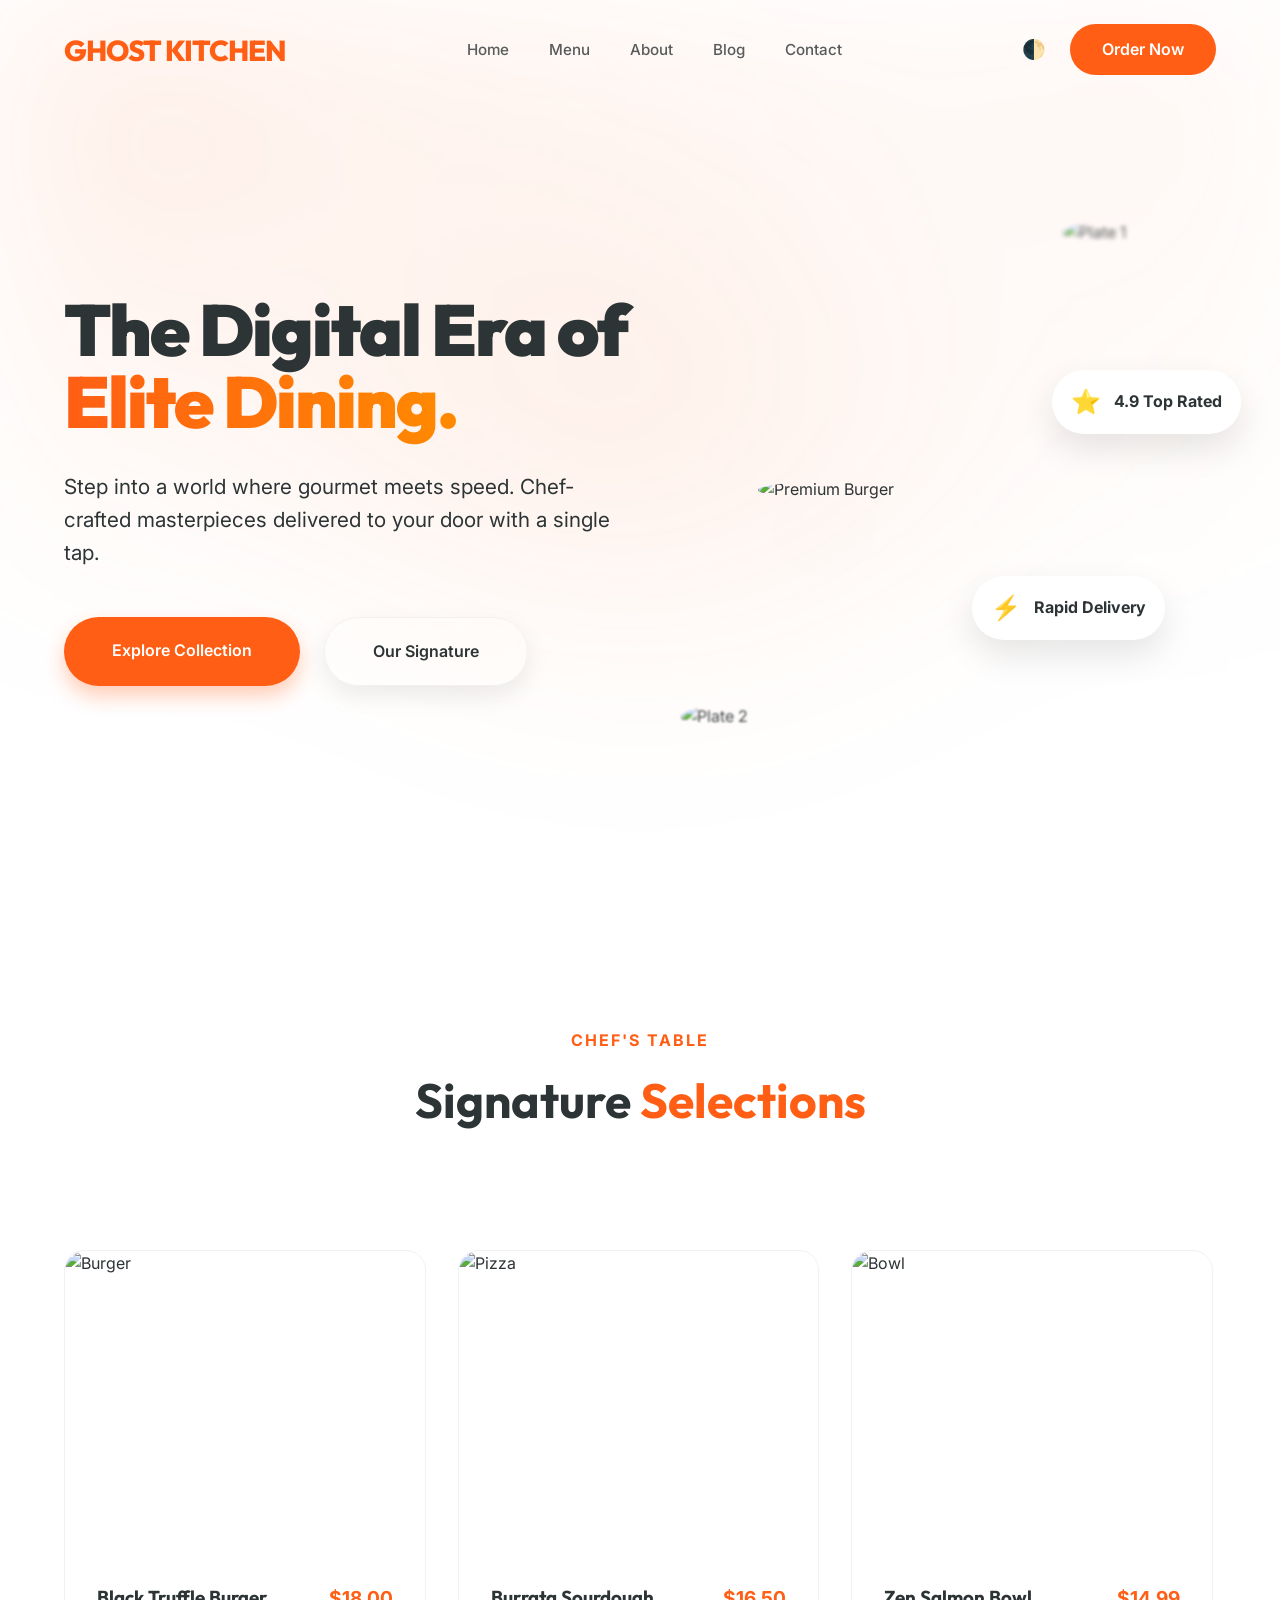
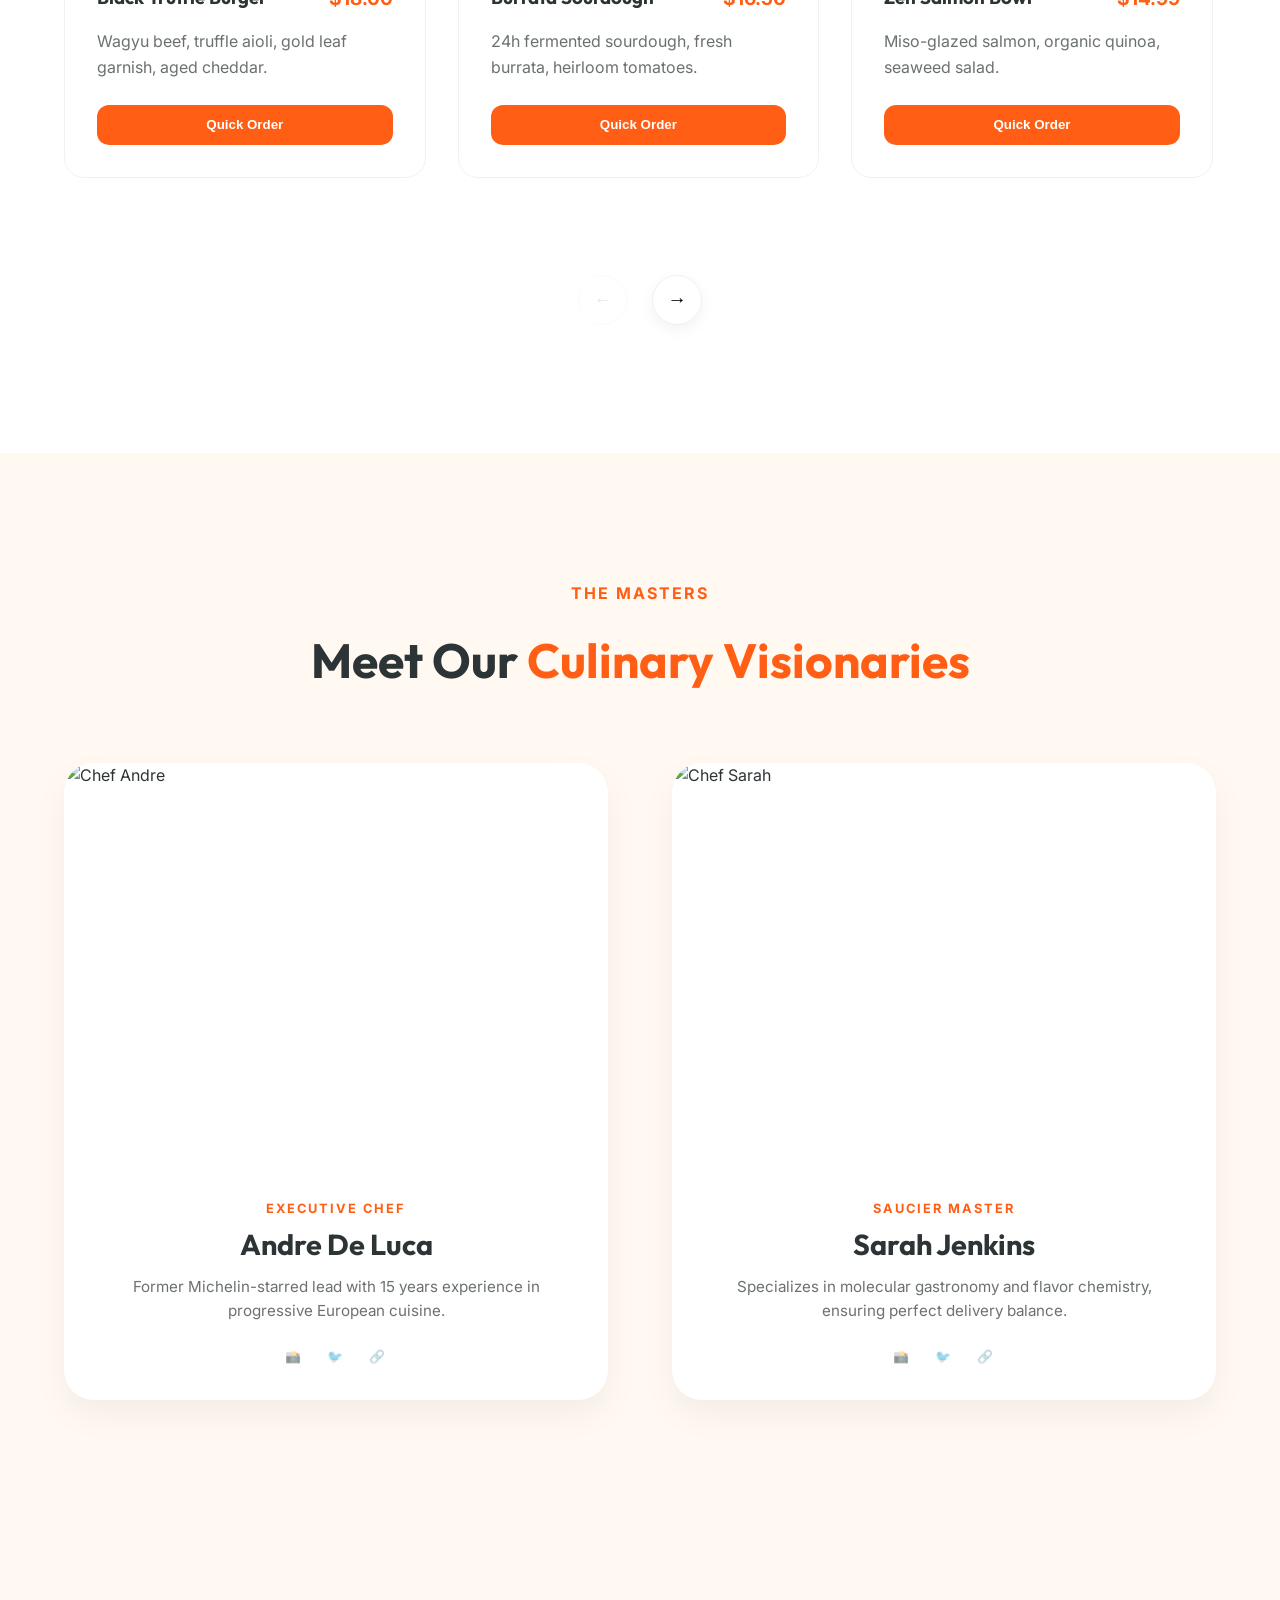
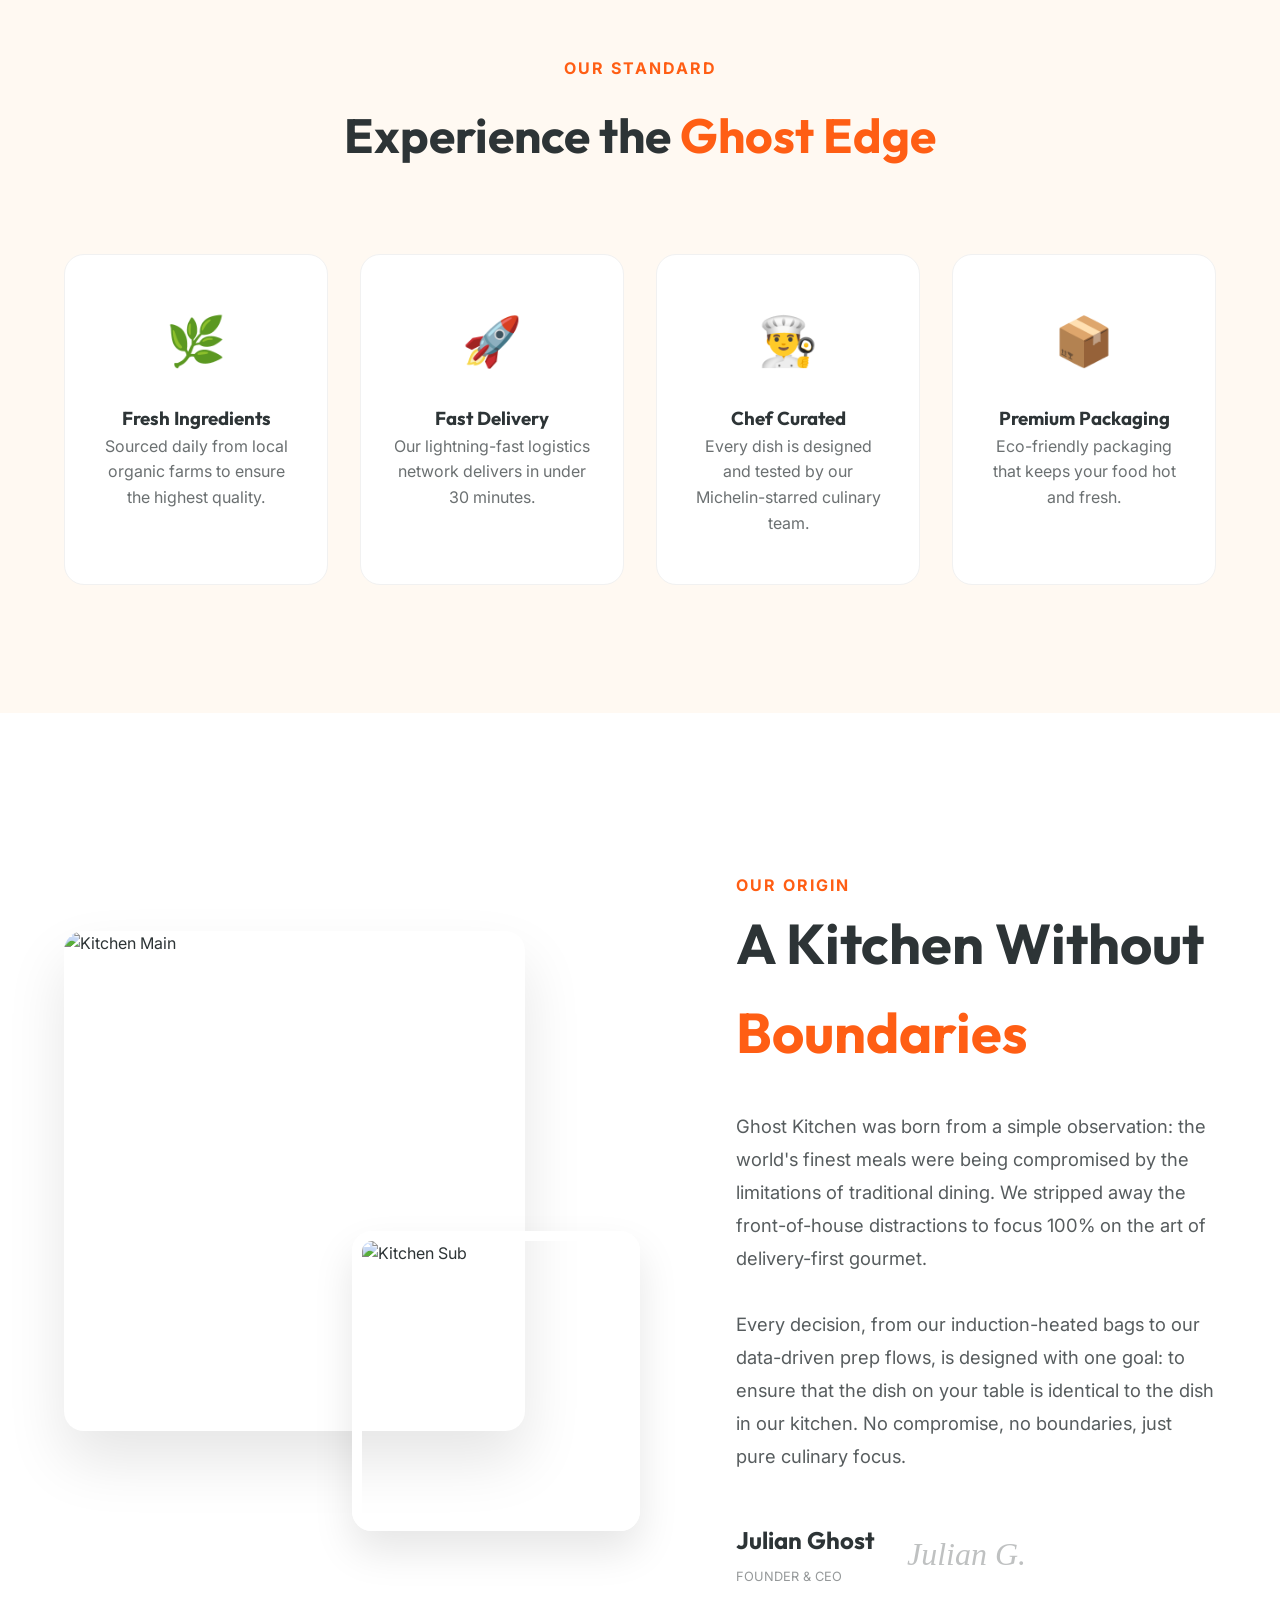
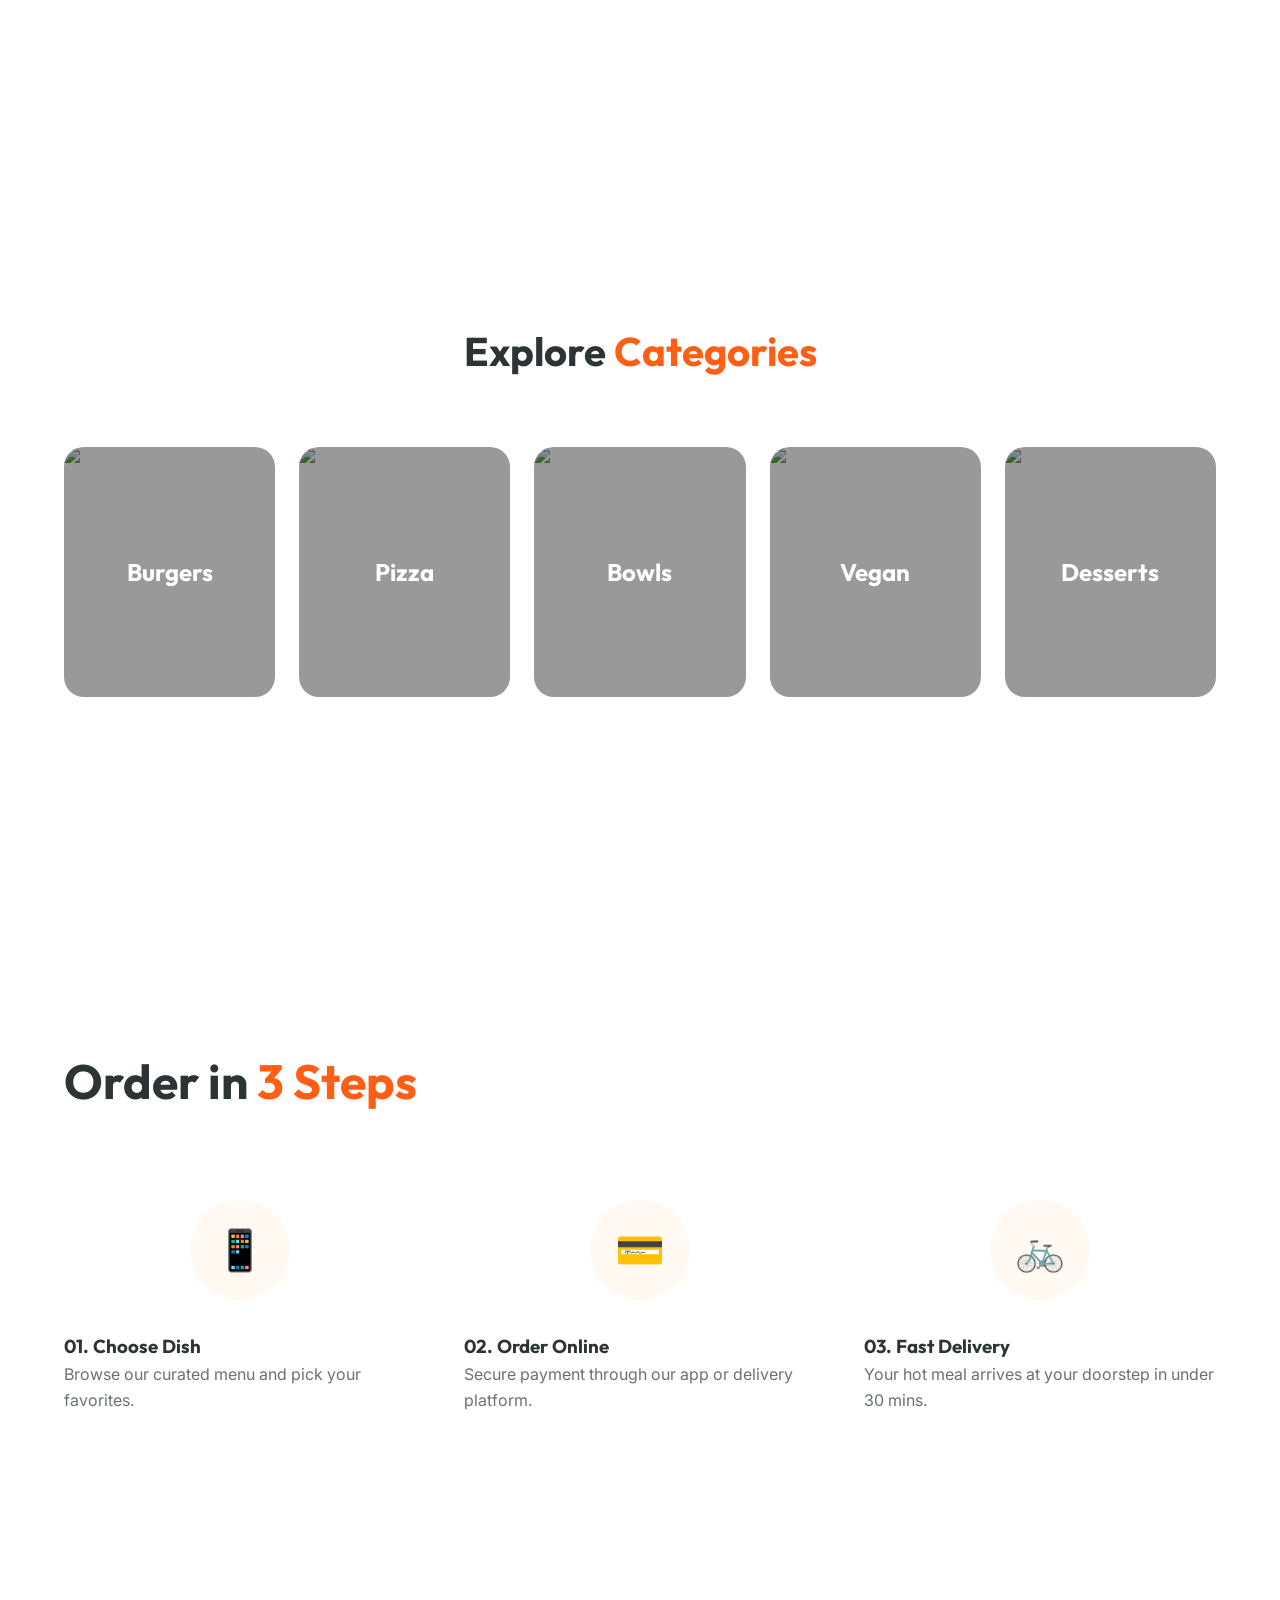
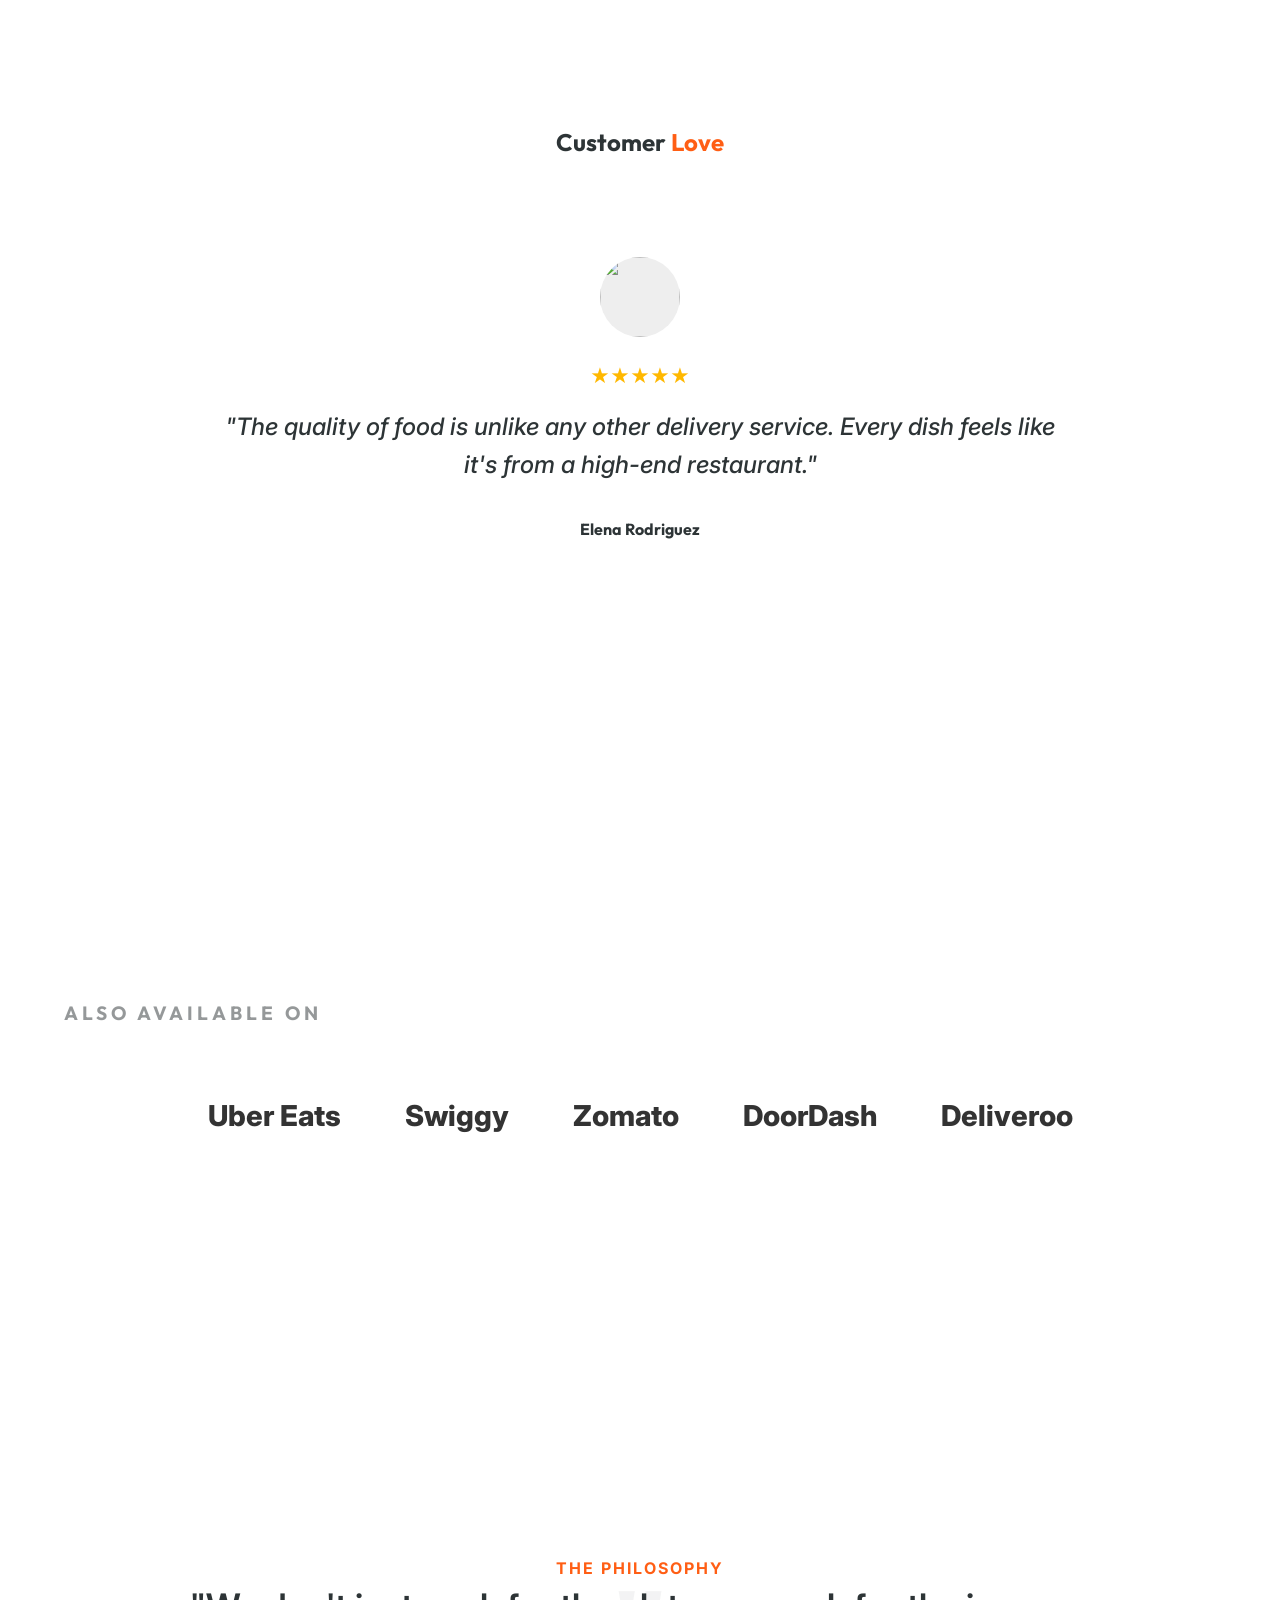
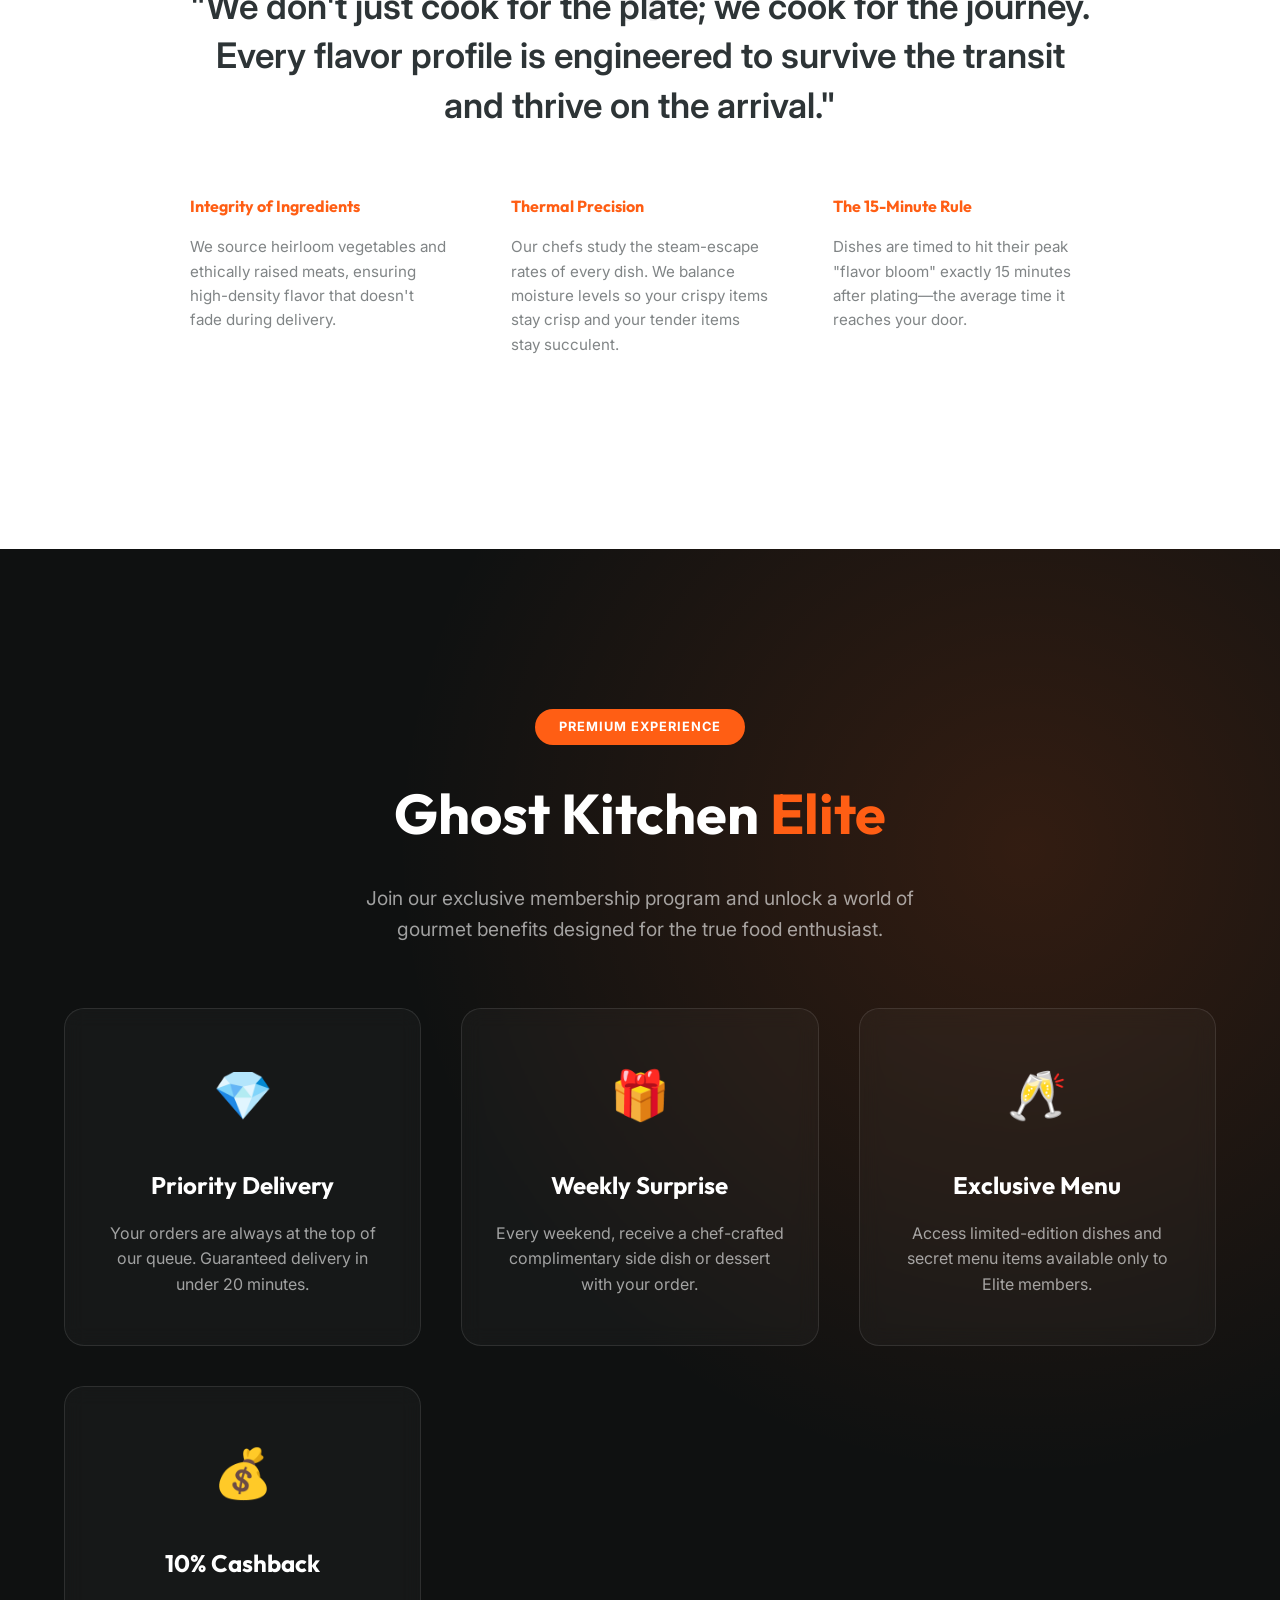
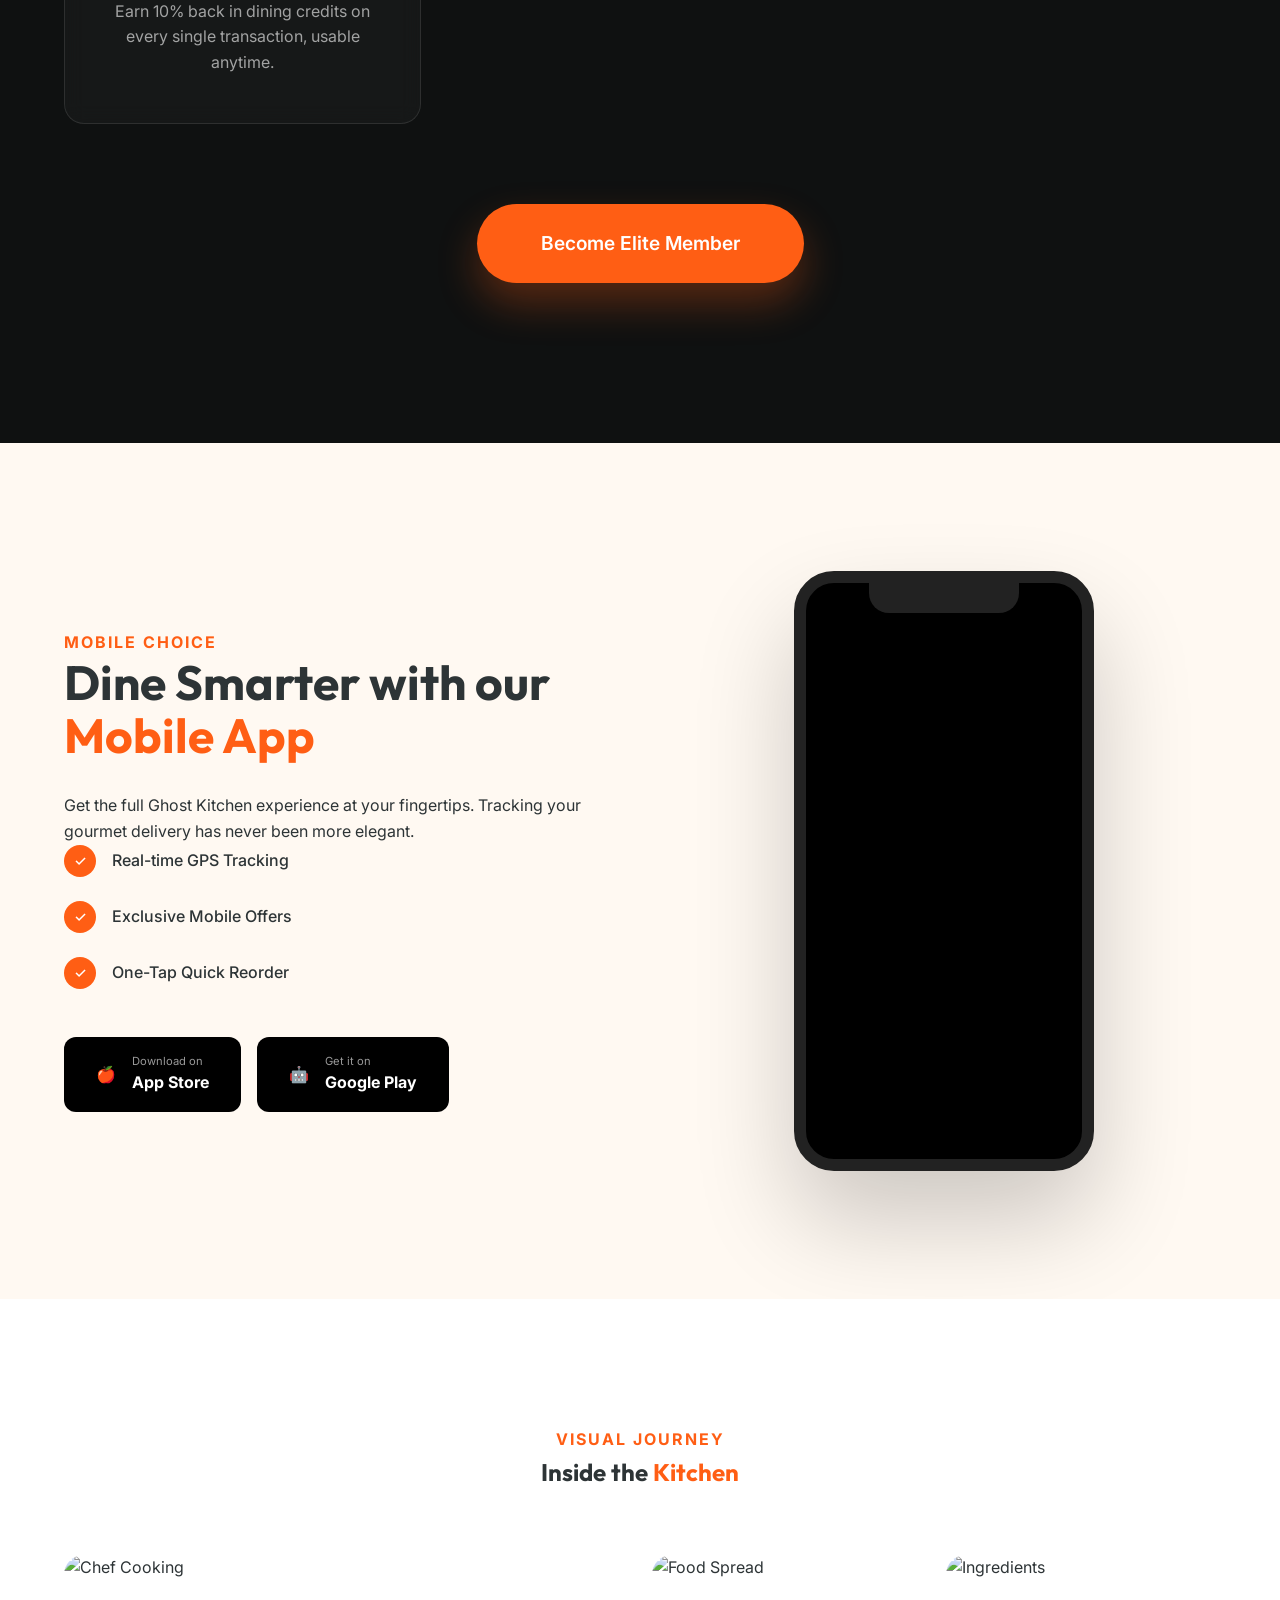
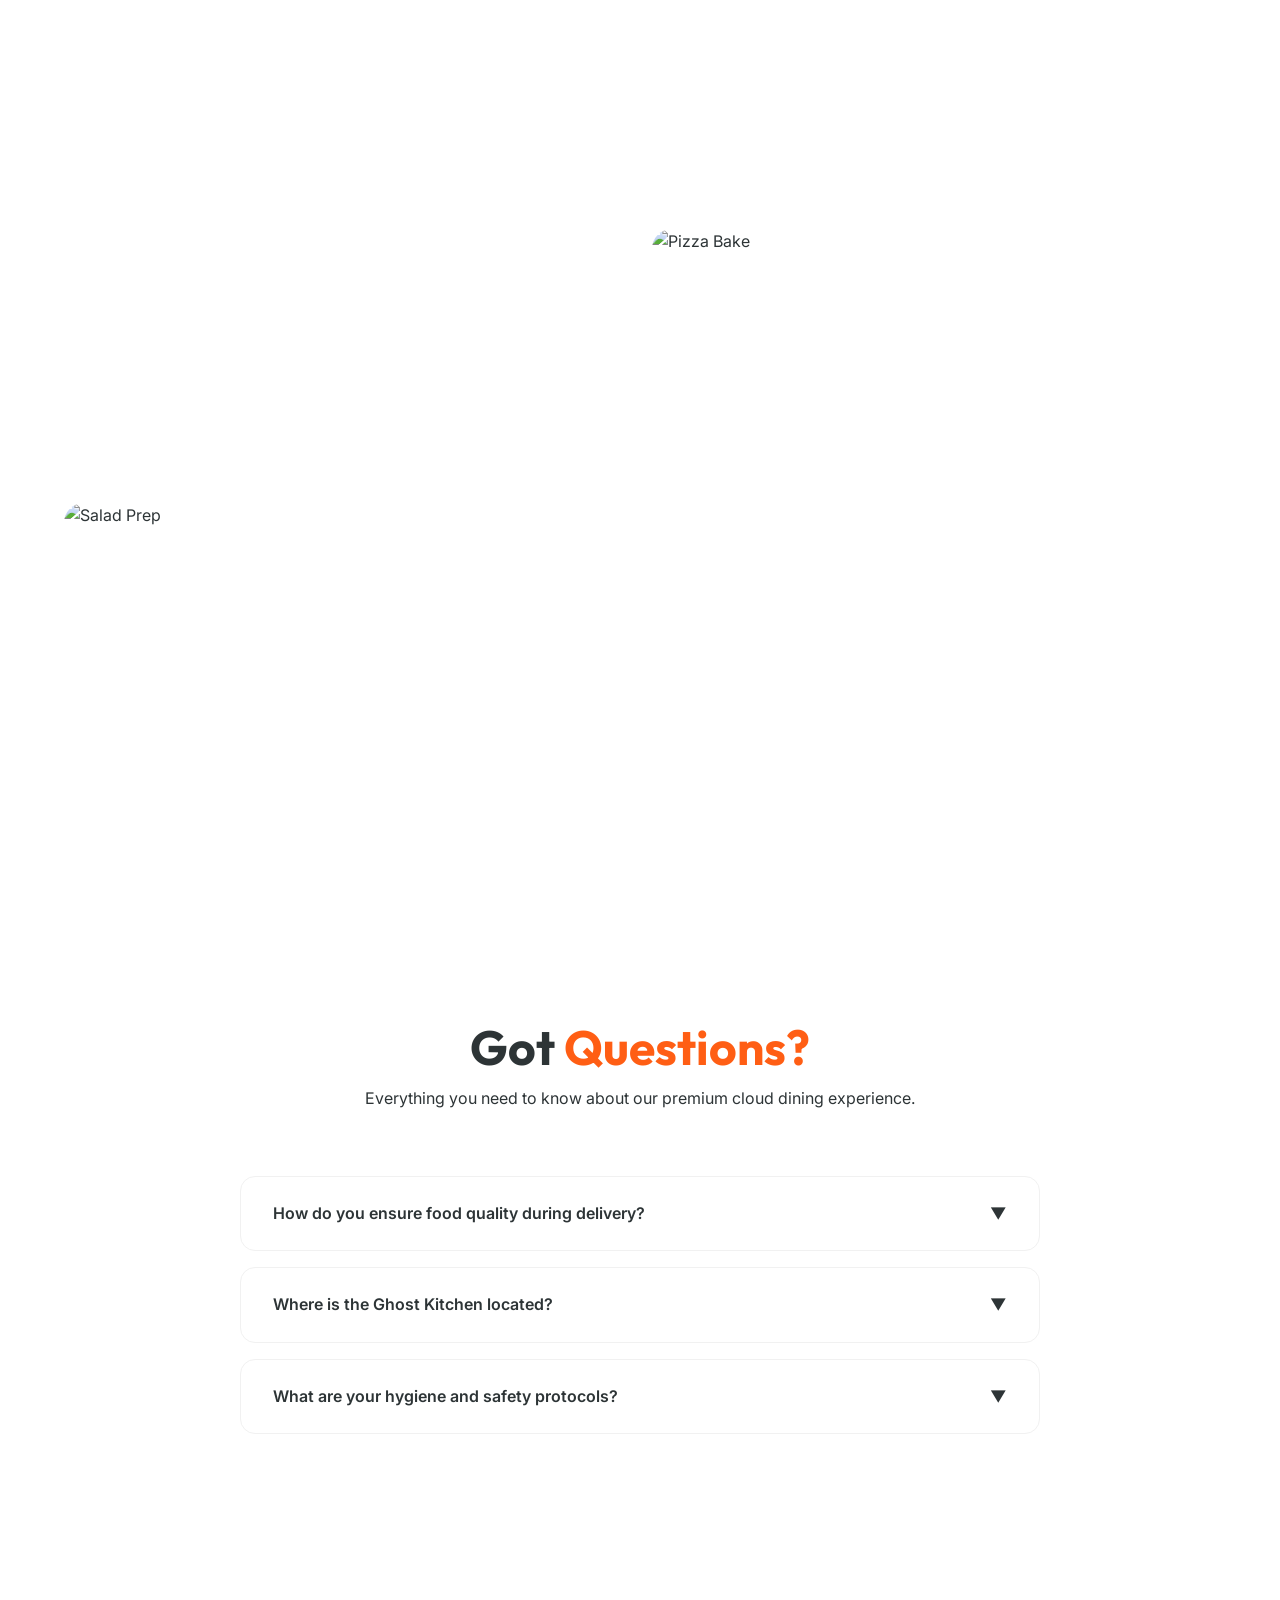
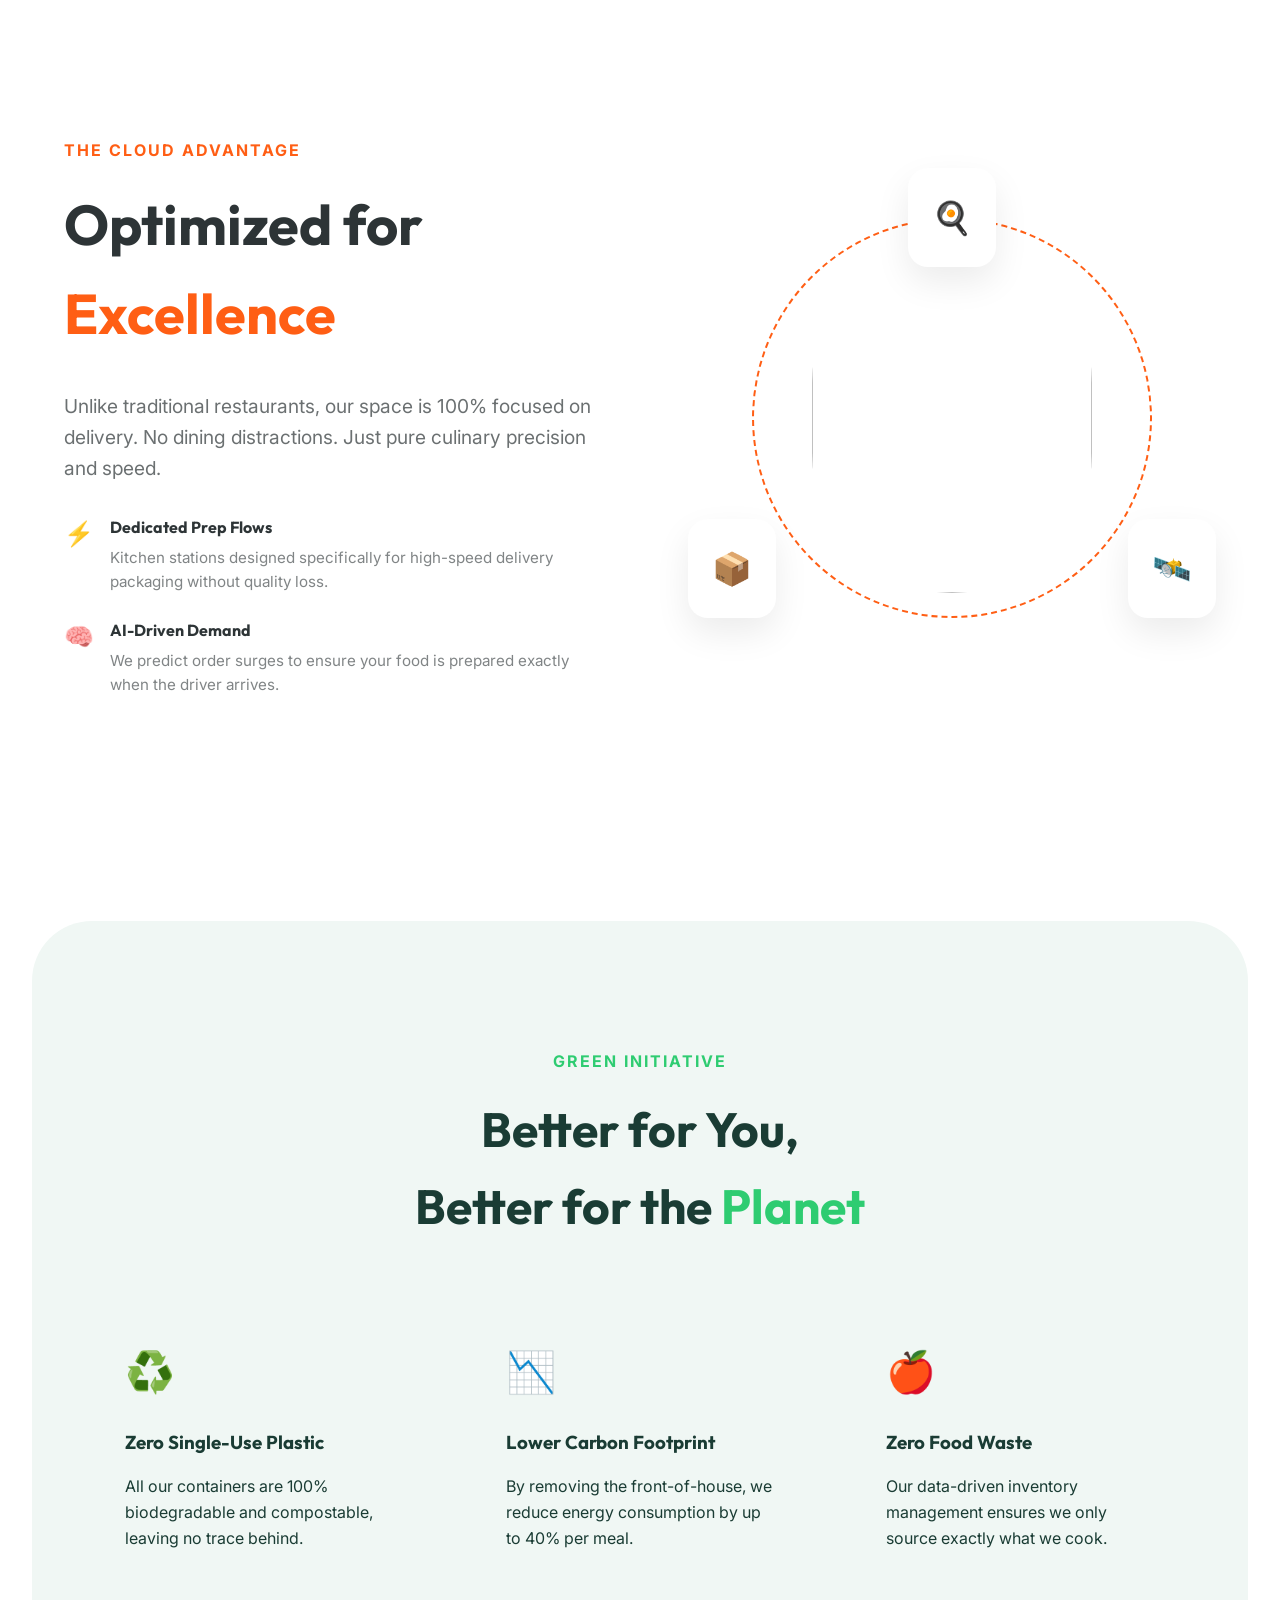
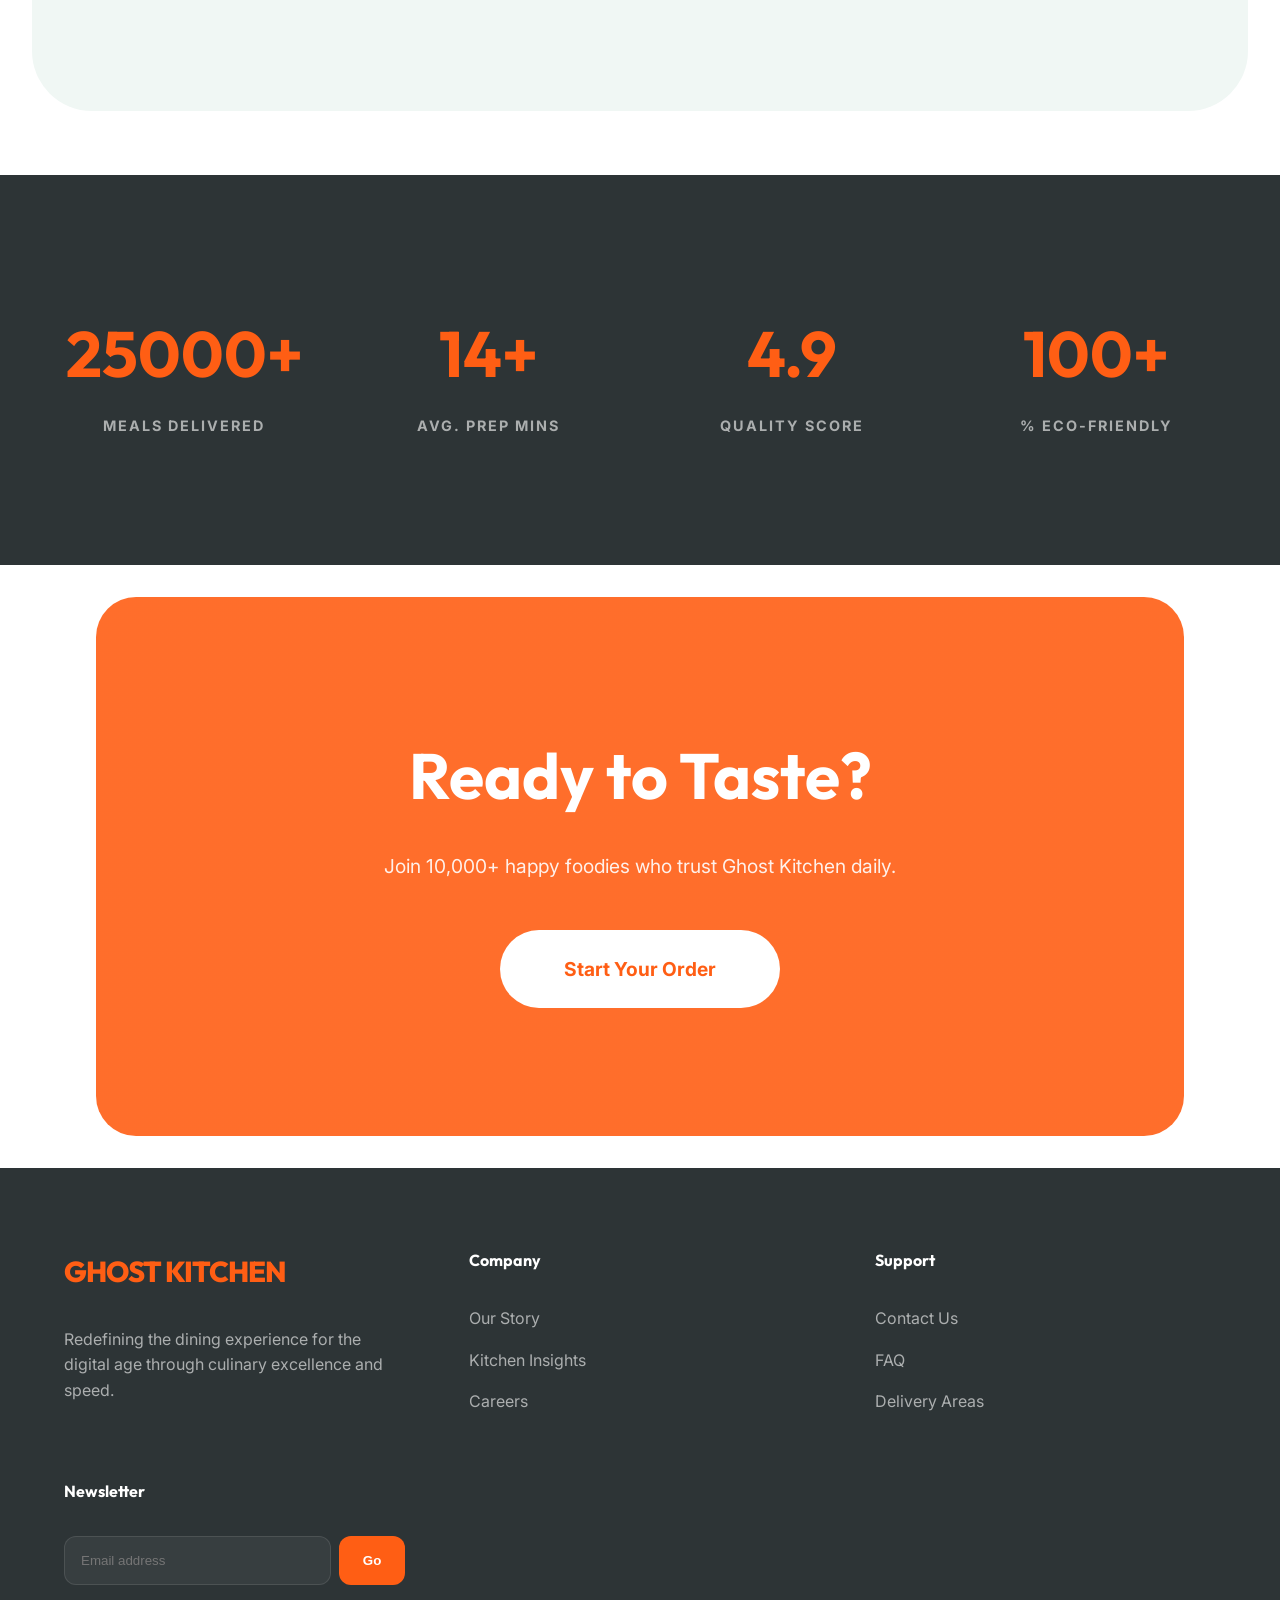
==== index.html @ 6c08d734 "15/03" ====
<!DOCTYPE html>
<html lang="en" data-theme="light">
<head>
    <meta charset="UTF-8">
    <meta name="viewport" content="width=device-width, initial-scale=1.0">
    <title>Ghost Kitchen | Premium Virtual Restaurant</title>
    <meta name="description" content="Experience the future of cloud dining. Chef-curated gourmet meals delivered to your doorstep.">
    
    <!-- Google Fonts -->
    <link rel="preconnect" href="https://fonts.googleapis.com">
    <link rel="preconnect" href="https://fonts.gstatic.com" crossorigin>
    <link href="https://fonts.googleapis.com/css2?family=Inter:wght@400;500;600&family=Outfit:wght@600;700;800&display=swap" rel="stylesheet">
    
    <!-- Core Styles -->
    <link rel="stylesheet" href="assets/css/style.css">
    <link rel="stylesheet" href="assets/css/dark-mode.css">
    
    <style>
        /* Custom V2 Homepage Styles */
        header {
            position: fixed;
            top: 0;
            width: 100%;
            padding: 1.5rem 0;
            z-index: 1000;
            transition: var(--transition);
            background: transparent;
        }
        header.scrolled {
            background: rgba(255,255,255,0.9);
            backdrop-filter: blur(10px);
            padding: 1rem 0;
            box-shadow: var(--shadow-sm);
        }
        [data-theme="dark"] header.scrolled {
            background: rgba(18,18,18,0.9);
        }

        .nav-container {
            display: flex;
            justify-content: space-between;
            align-items: center;
        }
        .logo {
            font-family: var(--font-heading);
            font-size: 1.8rem;
            font-weight: 800;
            color: var(--primary-color);
            letter-spacing: -1px;
        }
        .nav-menu ul {
            display: flex;
            gap: 2.5rem;
        }
        .nav-menu a {
            font-weight: 500;
            font-size: 0.95rem;
            opacity: 0.8;
        }
        .nav-menu a:hover {
            opacity: 1;
            color: var(--primary-color);
        }

        /* 1. Hero Section - V4 Dynamic Animated Collage */
        .hero {
            position: relative;
            min-height: 100vh;
            display: flex;
            align-items: center;
            overflow: hidden;
            background: #fff;
            padding-top: 80px;
        }

        /* Animated Mesh Background */
        .hero-mesh {
            position: absolute;
            top: 0;
            left: 0;
            width: 100%;
            height: 100%;
            background: 
                radial-gradient(at 10% 10%, rgba(255, 94, 20, 0.1) 0px, transparent 50%),
                radial-gradient(at 90% 10%, rgba(255, 94, 20, 0.05) 0px, transparent 50%),
                radial-gradient(at 50% 50%, rgba(255, 94, 20, 0.08) 0px, transparent 50%);
            filter: blur(80px);
            z-index: 0;
            animation: meshMove 20s ease-in-out infinite alternate;
        }
        @keyframes meshMove {
            0% { transform: scale(1) translate(0, 0); }
            100% { transform: scale(1.2) translate(5%, 5%); }
        }

        .hero-container {
            display: grid;
            grid-template-columns: 1.2fr 1fr;
            align-items: center;
            gap: 2rem;
            position: relative;
            z-index: 5;
        }

        .hero-content {
            text-align: left;
        }
        .hero-content h1 {
            font-size: clamp(2.8rem, 6vw, 4.5rem);
            line-height: 1;
            margin-bottom: 2rem;
            letter-spacing: -2px;
            font-weight: 900;
        }
        .hero-content h1 span {
            background: linear-gradient(90deg, var(--primary-color), #ff8a00);
            -webkit-background-clip: text;
            background-clip: text;
            -webkit-text-fill-color: transparent;
        }
        .hero-content p {
            font-size: 1.3rem;
            margin-bottom: 3rem;
            opacity: 0.8;
            max-width: 550px;
        }

        /* Dynamic Collage Area */
        .hero-collage {
            position: relative;
            height: 600px;
            display: flex;
            justify-content: center;
            align-items: center;
        }
        .parallax-item {
            position: absolute;
            transition: transform 0.1s ease-out;
            will-change: transform;
        }
        .main-food {
            width: 80%;
            z-index: 5;
            filter: drop-shadow(0 40px 60px rgba(0,0,0,0.15));
            animation: floating 10s ease-in-out infinite;
        }
        .sub-food-1 { width: 30%; top: 5%; right: 0; z-index: 3; animation: floating 8s ease-in-out infinite reverse; filter: blur(2px) opacity(0.8); }
        .sub-food-2 { width: 25%; bottom: 10%; left: -5%; z-index: 3; animation: floating 12s ease-in-out infinite; filter: blur(1px) opacity(0.9); }
        .sub-food-3 { width: 20%; top: 15%; left: 0; z-index: 2; animation: floating 15s ease-in-out infinite reverse; filter: blur(4px) opacity(0.6); }

        /* V4 Floating Badges */
        .v4-badge {
            position: absolute;
            background: white;
            padding: 0.8rem 1.2rem;
            border-radius: 100px;
            display: flex;
            align-items: center;
            gap: 0.8rem;
            font-weight: 700;
            box-shadow: 0 15px 35px rgba(0,0,0,0.1);
            z-index: 10;
        }
        .v4-badge-1 { top: 30%; right: -5%; }
        .v4-badge-2 { bottom: 25%; right: 10%; }

        @keyframes floating {
            0%, 100% { transform: translateY(0) rotate(0deg); }
            50% { transform: translateY(-30px) rotate(5deg); }
        }

        @media (max-width: 1024px) {
            .hero-container {
                grid-template-columns: 1fr;
                text-align: center;
                padding-bottom: 100px;
            }
            .hero-content {
                display: flex;
                flex-direction: column;
                align-items: center;
                margin-top: 4rem;
            }
            .hero-content p { margin-left: auto; margin-right: auto; }
            .hero-collage { height: 400px; order: -1; }
        }

        /* 2. Signature Dishes - Standardized */
        .dish-grid {
            display: grid;
            grid-template-columns: repeat(auto-fit, minmax(320px, 1fr));
            gap: 2.5rem;
        }
        .dish-card {
            background: var(--card-bg);
            border-radius: var(--radius-lg);
            border: 1px solid var(--border-color);
            padding: 0;
            display: flex;
            flex-direction: column;
            height: 100%;
            overflow: hidden;
            transition: transform 0.4s cubic-bezier(0.165, 0.84, 0.44, 1), 
                        box-shadow 0.4s cubic-bezier(0.165, 0.84, 0.44, 1),
                        border-color 0.4s ease;
            cursor: pointer;
            animation: float-card 6s ease-in-out infinite;
        }
        @keyframes float-card {
            0%, 100% { transform: translateY(0); }
            50% { transform: translateY(-8px); }
        }
        /* Staggered delays for the float animation */
        .dish-card:nth-child(2n) { animation-delay: 1s; }
        .dish-card:nth-child(3n) { animation-delay: 1.5s; }

        /* Carousel Styles */
        .carousel-container {
            position: relative;
            overflow: hidden;
            padding: 2rem 0;
            margin: 0 -1rem;
        }
        .carousel-track {
            display: flex;
            gap: 2rem;
            transition: transform 0.6s cubic-bezier(0.23, 1, 0.32, 1);
            will-change: transform;
            padding: 1rem;
        }
        .carousel-track .dish-card {
            flex: 0 0 calc(33.333% - 1.4rem);
            min-width: 300px;
        }
        .carousel-nav {
            display: flex;
            justify-content: center;
            gap: 1.5rem;
            margin-top: 3rem;
        }
        .btn-nav {
            width: 50px;
            height: 50px;
            border-radius: 50%;
            background: #fff;
            border: 1px solid var(--border-color);
            display: flex;
            align-items: center;
            justify-content: center;
            cursor: pointer;
            transition: var(--transition);
            font-size: 1.2rem;
            box-shadow: 0 5px 15px rgba(0,0,0,0.05);
        }
        .btn-nav:hover {
            background: var(--primary-color);
            color: #fff;
            border-color: var(--primary-color);
            transform: translateY(-3px);
            box-shadow: 0 10px 20px rgba(255, 94, 20, 0.2);
        }
        .btn-nav:disabled {
            opacity: 0.3;
            cursor: not-allowed;
            transform: none !important;
            box-shadow: none !important;
        }

        @media (max-width: 1024px) {
            .carousel-track .dish-card {
                flex: 0 0 calc(50% - 1rem);
            }
        }
        @media (max-width: 640px) {
            .carousel-track .dish-card {
                flex: 0 0 85%;
            }
            .carousel-container {
                margin: 0;
            }
        }
        
        .dish-card:hover {
            transform: translateY(-15px) !important; /* Override float-card slightly on hover */
            box-shadow: 0 30px 60px rgba(0,0,0,0.12);
            border-color: var(--primary-color);
        }
        .img-zoom-container {
            width: 100%;
            aspect-ratio: 1.2 / 1;
            overflow: hidden;
            position: relative;
        }
        /* Shine/Glint Effect */
        .img-zoom-container::after {
            content: '';
            position: absolute;
            top: 0;
            left: -100%;
            width: 100%;
            height: 100%;
            background: linear-gradient(
                90deg,
                transparent,
                rgba(255, 255, 255, 0.2),
                transparent
            );
            transition: 0.6s;
        }
        .dish-card:hover .img-zoom-container::after {
            left: 100%;
        }
        .img-zoom-container img {
            width: 100%;
            height: 100%;
            object-fit: cover;
            transition: transform 0.6s cubic-bezier(0.165, 0.84, 0.44, 1);
        }
        .dish-card:hover .img-zoom-container img {
            transform: scale(1.1);
        }
        .dish-info {
            padding: 2rem;
            flex-grow: 1;
            display: flex;
            flex-direction: column;
        }
        .dish-header {
            display: flex;
            justify-content: space-between;
            align-items: flex-start;
            margin-bottom: 1rem;
        }
        .dish-price {
            color: var(--primary-color);
            font-weight: 700;
            font-size: 1.2rem;
            transition: transform 0.3s ease;
        }
        .dish-card:hover .dish-price {
            transform: scale(1.1);
        }
        .dish-card p {
            flex-grow: 1;
            margin-bottom: 2rem;
            line-height: 1.6;
            opacity: 0.7;
            transition: opacity 0.3s ease;
        }
        .dish-card:hover p {
            opacity: 1;
        }
        /* Button Animation */
        .dish-card .btn-primary {
            width: 100%;
            border-radius: 12px;
            position: relative;
            overflow: hidden;
            transition: all 0.3s ease;
        }
        .dish-card:hover .btn-primary {
            transform: translateY(-2px);
            box-shadow: 0 10px 20px rgba(255, 94, 20, 0.2);
        }

        /* 3. Why Us */
        .feature-grid {
            display: grid;
            grid-template-columns: repeat(auto-fit, minmax(240px, 1fr));
            gap: 2rem;
        }
        .feature-card {
            padding: 3rem 2rem;
            background: var(--card-bg);
            border-radius: var(--radius-lg);
            text-align: center;
            border: 1px solid var(--border-color);
        }
        .feature-icon {
            font-size: 3rem;
            margin-bottom: 1.5rem;
            display: block;
        }

        /* 4. Menu Categories */
        .category-grid {
            display: grid;
            grid-template-columns: repeat(auto-fit, minmax(200px, 1fr));
            gap: 1.5rem;
        }
        .category-card {
            position: relative;
            height: 250px;
            border-radius: var(--radius-lg);
            overflow: hidden;
            display: flex;
            align-items: center;
            justify-content: center;
            color: white;
            text-align: center;
        }
        .category-card img {
            position: absolute;
            width: 100%;
            height: 100%;
            object-fit: cover;
            z-index: -1;
            transition: var(--transition);
        }
        .category-card:hover img {
            transform: scale(1.1);
        }
        .category-overlay {
            position: absolute;
            width: 100%;
            height: 100%;
            background: rgba(0,0,0,0.4);
            z-index: 0;
        }
        .category-card h3 {
            position: relative;
            z-index: 1;
            font-size: 1.5rem;
        }

        /* 6. Testimonials */
        .testimonial-slider {
            max-width: 900px;
            margin: 0 auto;
            overflow: hidden;
            position: relative;
        }
        .testimonial-track {
            display: flex;
            transition: transform 0.6s cubic-bezier(0.165, 0.84, 0.44, 1);
        }
        .testimonial-slide {
            min-width: 100%;
            padding: 2rem;
            text-align: center;
        }
        .customer-img {
            width: 80px;
            height: 80px;
            border-radius: 50%;
            margin: 0 auto 1.5rem;
            background: #eee;
            object-fit: cover;
        }

        /* 7. Delivery Partners */
        .partner-grid {
            display: flex;
            justify-content: center;
            align-items: center;
            gap: 4rem;
            flex-wrap: wrap;
            filter: grayscale(1);
            opacity: 0.6;
            transition: var(--transition);
        }
        .partner-grid span {
            font-size: 1.8rem;
            font-weight: 800;
            transition: var(--transition);
            cursor: pointer;
        }
        .partner-grid span:hover {
            filter: grayscale(0);
            opacity: 1;
            color: var(--primary-color);
            transform: scale(1.1);
        }

        /* 8. CTA Section */
        .cta-section {
            background: linear-gradient(rgba(255, 94, 20, 0.9), rgba(255, 94, 20, 0.9)), url('https://images.unsplash.com/photo-1555396273-367ea4eb4db5?q=80&w=1920&auto=format&fit=crop');
            background-size: cover;
            background-position: center;
            color: white;
            text-align: center;
            padding: 8rem 0;
            border-radius: 40px;
            margin: 2rem;
        }

        /* 9. Ghost Kitchen Elite - Premium Section */
        .elite-section {
            background: #0f1111;
            color: white;
            padding: 10rem 0;
            margin-top: 4rem;
            position: relative;
            overflow: hidden;
        }
        .elite-section::before {
            content: '';
            position: absolute;
            top: 0; left: 0; width: 100%; height: 100%;
            background: radial-gradient(circle at 80% 20%, rgba(255, 94, 20, 0.15), transparent 40%);
        }
        .elite-grid {
            display: grid;
            grid-template-columns: repeat(auto-fit, minmax(300px, 1fr));
            gap: 2.5rem;
            margin-top: 4rem;
        }
        .elite-card {
            background: rgba(255, 255, 255, 0.03);
            border: 1px solid rgba(255, 255, 255, 0.1);
            padding: 3rem 2rem;
            border-radius: var(--radius-lg);
            transition: var(--transition);
            text-align: center;
            backdrop-filter: blur(10px);
        }
        .elite-card:hover {
            border-color: var(--primary-color);
            transform: translateY(-10px);
            background: rgba(255, 255, 255, 0.05);
        }
        .elite-icon {
            font-size: 3rem;
            margin-bottom: 2rem;
            display: block;
        }
        .elite-card h3 {
            font-size: 1.5rem;
            margin-bottom: 1rem;
            color: #fff;
        }
        .elite-card p {
            opacity: 0.6;
            margin-bottom: 0;
        }
        .elite-badge {
            background: var(--primary-color);
            color: white;
            padding: 0.5rem 1.5rem;
            border-radius: 100px;
            font-weight: 700;
            font-size: 0.8rem;
            text-transform: uppercase;
            letter-spacing: 1px;
            display: inline-block;
            margin-bottom: 1.5rem;
        }

        /* 10. App Promotion Section */
        .app-section {
            padding: 8rem 0;
            background: var(--accent-color);
            overflow: hidden;
        }
        .app-container {
            display: grid;
            grid-template-columns: 1fr 1fr;
            align-items: center;
            gap: 4rem;
        }
        .app-content {
            text-align: left;
        }
        .app-content h2 {
            font-size: 3rem;
            margin-bottom: 2rem;
            line-height: 1.1;
        }
        .app-features {
            margin-bottom: 3rem;
        }
        .app-feature {
            display: flex;
            align-items: center;
            gap: 1rem;
            margin-bottom: 1.5rem;
            font-weight: 500;
        }
        .app-feature-icon {
            width: 32px;
            height: 32px;
            background: var(--primary-color);
            color: white;
            border-radius: 50%;
            display: flex;
            align-items: center;
            justify-content: center;
            font-size: 0.9rem;
        }
        .app-download {
            display: flex;
            gap: 1rem;
        }
        .btn-download {
            background: #000;
            color: white;
            padding: 1rem 2rem;
            border-radius: 12px;
            display: flex;
            align-items: center;
            gap: 1rem;
            transition: var(--transition);
        }
        .btn-download:hover {
            transform: translateY(-5px);
            background: #222;
        }
        .phone-mockup {
            position: relative;
            width: 300px;
            height: 600px;
            background: #000;
            border: 12px solid #222;
            border-radius: 40px;
            margin: 0 auto;
            box-shadow: 0 50px 100px rgba(0,0,0,0.2);
            overflow: hidden;
            animation: floating 8s ease-in-out infinite;
        }
        .phone-screen {
            width: 100%;
            height: 100%;
            background: url('https://images.unsplash.com/photo-1565299624946-b28f40a0ae38?q=80&w=400&auto=format&fit=crop');
            background-size: cover;
            background-position: center;
        }
        .phone-notch {
            position: absolute;
            top: 0;
            left: 50%;
            transform: translateX(-50%);
            width: 150px;
            height: 30px;
            background: #222;
            border-bottom-left-radius: 20px;
            border-bottom-right-radius: 20px;
            z-index: 2;
        }

        @media (max-width: 1024px) {
            .app-container {
                grid-template-columns: 1fr;
                text-align: center;
            }
            .app-content {
                display: flex;
                flex-direction: column;
                align-items: center;
            }
            .app-download {
                justify-content: center;
                flex-wrap: wrap;
            }
        }

        /* 11. Action Gallery */
        .gallery-section {
            padding: 8rem 0;
            background: #fff;
        }
        .gallery-grid {
            display: grid;
            grid-template-columns: repeat(4, 1fr);
            grid-auto-rows: 250px;
            gap: 1.5rem;
        }
        .gallery-item {
            position: relative;
            overflow: hidden;
            border-radius: var(--radius-lg);
            cursor: pointer;
        }
        .gallery-item img {
            width: 100%;
            height: 100%;
            object-fit: cover;
            transition: var(--transition);
        }
        .gallery-item:hover img {
            transform: scale(1.1);
        }
        .gallery-item.large { grid-column: span 2; grid-row: span 2; }
        .gallery-item.tall { grid-row: span 2; }

        /* 12. FAQ Section */
        .faq-section {
            padding: 8rem 0;
            background: var(--card-bg);
        }
        .faq-accordion {
            max-width: 800px;
            margin: 4rem auto 0;
        }
        .faq-item {
            background: var(--bg-color);
            border: 1px solid var(--border-color);
            border-radius: 15px;
            margin-bottom: 1rem;
            overflow: hidden;
            transition: var(--transition);
        }
        .faq-question {
            padding: 1.5rem 2rem;
            display: flex;
            justify-content: space-between;
            align-items: center;
            cursor: pointer;
            font-weight: 600;
        }
        .faq-answer {
            padding: 0 2rem;
            max-height: 0;
            overflow: hidden;
            transition: all 0.4s ease;
            opacity: 0;
        }
        .faq-item.active {
            border-color: var(--primary-color);
            box-shadow: 0 10px 30px rgba(0,0,0,0.05);
        }
        .faq-item.active .faq-answer {
            padding: 0 2rem 2rem;
            max-height: 200px;
            opacity: 1;
        }
        .faq-icon {
            transition: var(--transition);
        }
        .faq-item.active .faq-icon {
            transform: rotate(180deg);
            color: var(--primary-color);
        }

        /* 13. Technology & Efficiency - "The Cloud Advantage" */
        .tech-section {
            padding: 10rem 0;
            background: #fff;
            position: relative;
        }
        .tech-grid {
            display: grid;
            grid-template-columns: 1fr 1fr;
            align-items: center;
            gap: 6rem;
        }
        .tech-visual {
            position: relative;
            height: 500px;
            display: flex;
            align-items: center;
            justify-content: center;
        }
        .tech-circle {
            position: absolute;
            width: 400px;
            height: 400px;
            border: 2px dashed var(--primary-color);
            border-radius: 50%;
            animation: rotate-slow 20s linear infinite;
        }
        @keyframes rotate-slow {
            from { transform: rotate(0deg); }
            to { transform: rotate(360deg); }
        }
        .tech-icon-float {
            position: absolute;
            background: white;
            padding: 1.5rem;
            border-radius: 20px;
            box-shadow: 0 15px 35px rgba(0,0,0,0.08);
            font-size: 2rem;
            z-index: 2;
        }
        .icon-1 { top: 0; left: 50%; transform: translateX(-50%); }
        .icon-2 { bottom: 10%; right: 0; }
        .icon-3 { bottom: 10%; left: 0; }

        /* 14. Sustainability Section */
        .sustainability-section {
            padding: 8rem 0;
            background: #f0f7f4; /* Soft mint green */
            color: #1a3c34;
            border-radius: 60px;
            margin: 4rem 2rem;
        }
        .eco-grid {
            display: grid;
            grid-template-columns: repeat(auto-fit, minmax(280px, 1fr));
            gap: 3rem;
            margin-top: 4rem;
        }
        .eco-card {
            text-align: left;
            padding: 2rem;
        }
        .eco-card h3 { color: #1a3c34; margin-bottom: 1rem; }
        .eco-icon { color: #2ecc71; font-size: 2.5rem; margin-bottom: 1.5rem; display: block; }

        /* 15. Live Kitchen Pulse (Stats) */
        .pulse-section {
            padding: 8rem 0;
            background: var(--secondary-color);
            color: white;
        }
        .stats-grid {
            display: grid;
            grid-template-columns: repeat(auto-fit, minmax(200px, 1fr));
            gap: 4rem;
            text-align: center;
        }
        .stat-item h2 {
            font-size: 4rem;
            color: var(--primary-color);
            margin-bottom: 0.5rem;
        }
        .stat-item p {
            opacity: 0.6;
            text-transform: uppercase;
            letter-spacing: 2px;
            font-weight: 700;
            font-size: 0.9rem;
        }

        @media (max-width: 1024px) {
            .tech-grid { grid-template-columns: 1fr; text-align: center; }
            .tech-visual { height: 400px; order: -1; }
            .tech-circle { width: 300px; height: 300px; }
            .sustainability-section { margin: 2rem 1rem; padding: 6rem 0; }
        }

        /* 16. Narrative Sections */
        .story-section {
            padding: 10rem 0;
            background: #fff;
        }
        .story-grid {
            display: grid;
            grid-template-columns: 1.2fr 1fr;
            align-items: center;
            gap: 6rem;
        }
        .story-image-stack {
            position: relative;
            height: 600px;
        }
        .story-img-main {
            width: 80%;
            height: 500px;
            object-fit: cover;
            border-radius: 20px;
            box-shadow: 0 30px 60px rgba(0,0,0,0.1);
        }
        .story-img-sub {
            position: absolute;
            bottom: 0;
            right: 0;
            width: 50%;
            height: 300px;
            object-fit: cover;
            border-radius: 20px;
            border: 10px solid #fff;
            box-shadow: 0 20px 40px rgba(0,0,0,0.1);
        }
        .story-content h2 { font-size: 3.5rem; margin-bottom: 2rem; }
        .story-content p { font-size: 1.15rem; line-height: 1.8; opacity: 0.8; margin-bottom: 2rem; }

        .philosophy-section {
            padding: 8rem 0;
            text-align: center;
            background: var(--bg-color);
        }
        .philosophy-container {
            max-width: 900px;
            margin: 0 auto;
        }
        .philosophy-quote {
            font-size: 2.2rem;
            font-weight: 600;
            line-height: 1.4;
            margin-bottom: 3rem;
            position: relative;
        }
        .philosophy-quote::before {
            content: '"';
            position: absolute;
            top: -40px;
            left: 50%;
            transform: translateX(-50%);
            font-size: 8rem;
            opacity: 0.05;
            font-family: serif;
        }

        .chef-section {
            padding: 8rem 0;
            background: var(--accent-color);
        }
        .chef-grid {
            display: grid;
            grid-template-columns: repeat(auto-fit, minmax(300px, 1fr));
            gap: 4rem;
            margin-top: 4rem;
        }
        .chef-card {
            background: #fff;
            border-radius: 30px;
            overflow: hidden;
            box-shadow: 0 15px 35px rgba(0,0,0,0.05);
            transition: var(--transition);
        }
        .chef-img {
            width: 100%;
            height: 400px;
            object-fit: cover;
        }
        .chef-info {
            padding: 2rem;
            text-align: center;
        }
        .chef-info h3 { font-size: 1.8rem; margin-bottom: 0.5rem; }
        .chef-info span { color: var(--primary-color); font-weight: 700; text-transform: uppercase; font-size: 0.8rem; letter-spacing: 2px; }
        .chef-social {
            margin-top: 1.5rem;
            display: flex;
            justify-content: center;
            gap: 1.5rem;
            font-size: 1.2rem;
            opacity: 0.5;
        }

        @media (max-width: 1024px) {
            .story-grid { grid-template-columns: 1fr; gap: 4rem; }
            .story-image-stack { height: 450px; }
            .philosophy-quote { font-size: 1.6rem; }
        }

        /* Footer */
        footer {
            background: var(--secondary-color);
            color: white;
            padding: 5rem 0 2rem;
        }

        /* Responsive Improvements */
        @media (max-width: 1024px) {
            .hero-content h1 { font-size: 4rem; }
            .nav-menu { display: none; } /* Add hamburger logic in actual impl */
        }
    </style>
</head>
<body>

    <header id="main-header">
        <div class="container nav-container">
            <div class="logo">GHOST KITCHEN</div>
            <nav class="nav-menu">
                <ul>
                    <li><a href="#home">Home</a></li>
                    <li><a href="pages/services.html">Menu</a></li>
                    <li><a href="pages/about.html">About</a></li>
                    <li><a href="pages/blog.html">Blog</a></li>
                    <li><a href="pages/contact.html">Contact</a></li>
                </ul>
            </nav>
            <div style="display: flex; align-items: center; gap: 1.5rem;">
                <button id="theme-toggle" style="background:none; border:none; cursor:pointer; font-size: 1.2rem;">🌓</button>
                <a href="#featured" class="btn btn-primary">Order Now</a>
            </div>
        </div>
    </header>

    <main>
        <!-- 1. Hero Section - V4 Dynamic Animated Collage -->
        <section class="hero" id="home">
            <div class="hero-mesh"></div>
            <div class="container hero-container">
                <div class="hero-content">
                    <h1 class="reveal delay-1">The Digital Era of <br><span>Elite Dining.</span></h1>
                    <p class="reveal delay-2">Step into a world where gourmet meets speed. Chef-crafted masterpieces delivered to your door with a single tap.</p>
                    <div class="reveal delay-3" style="display: flex; gap: 1.5rem;">
                        <a href="pages/services.html" class="btn btn-primary" style="padding: 1.3rem 3rem; border-radius: 100px; box-shadow: 0 10px 20px rgba(255, 94, 20, 0.3);">Explore Collection</a>
                        <a href="#featured" class="btn" style="border: 1px solid var(--border-color); padding: 1.3rem 3rem; border-radius: 100px; backdrop-filter: blur(10px); box-shadow: 0 10px 25px rgba(0,0,0,0.08);">Our Signature</a>
                    </div>
                </div>
                
                <div class="hero-collage">
                    <!-- Parallax Food Items -->
                    <div class="parallax-item main-food" data-speed="0.03">
                        <img src="https://images.unsplash.com/photo-1568901346375-23c9450c58cd?q=80&w=800&auto=format&fit=crop" alt="Premium Burger" style="width: 100%; border-radius: 50%;">
                    </div>
                    <div class="parallax-item sub-food-1" data-speed="0.08">
                        <img src="https://images.unsplash.com/photo-1546069901-ba9599a7e63c?q=80&w=400&auto=format&fit=crop" alt="Plate 1" style="width: 100%; border-radius: 50%;">
                    </div>
                    <div class="parallax-item sub-food-2" data-speed="0.12">
                        <img src="https://images.unsplash.com/photo-1513104890138-7c749659a591?q=80&w=400&auto=format&fit=crop" alt="Plate 2" style="width: 100%; border-radius: 50%;">
                    </div>
                    
                    <!-- V4 Animated Badges -->
                    <div class="v4-badge v4-badge-1 reveal delay-4">
                        <span style="font-size: 1.5rem;">⭐</span>
                        <span>4.9 Top Rated</span>
                    </div>
                    <div class="v4-badge v4-badge-2 reveal delay-5">
                        <span style="font-size: 1.5rem;">⚡</span>
                        <span>Rapid Delivery</span>
                    </div>
                </div>
            </div>
        </section>

        <!-- 2. Featured Signature Dishes -->
        <section class="section" id="featured">
            <div class="container">
                <div class="section-header reveal" style="text-align: center; margin-bottom: 4rem;">
                    <span style="color: var(--primary-color); font-weight: 700; text-transform: uppercase; letter-spacing: 2px;">Chef's Table</span>
                    <h2 style="font-size: 3rem; margin-top: 0.5rem;">Signature <span style="color: var(--primary-color)">Selections</span></h2>
                </div>
                <div class="carousel-container">
                    <div class="carousel-track" id="signature-track">
                        <!-- Dish 1 -->
                        <div class="dish-card reveal hover-lift">
                            <div class="img-zoom-container">
                                <img src="https://images.unsplash.com/photo-1568901346375-23c9450c58cd?q=80&w=600&auto=format&fit=crop" alt="Burger">
                            </div>
                            <div class="dish-info">
                                <div class="dish-header">
                                    <h3>Black Truffle Burger</h3>
                                    <span class="dish-price">$18.00</span>
                                </div>
                                <p style="opacity: 0.7; margin-bottom: 1.5rem;">Wagyu beef, truffle aioli, gold leaf garnish, aged cheddar.</p>
                                <button class="btn btn-primary" style="width: 100%; border-radius: 12px;">Quick Order</button>
                            </div>
                        </div>
                        <!-- Dish 2 -->
                        <div class="dish-card reveal hover-lift delay-1">
                            <div class="img-zoom-container">
                                <img src="https://images.unsplash.com/photo-1513104890138-7c749659a591?q=80&w=600&auto=format&fit=crop" alt="Pizza">
                            </div>
                            <div class="dish-info">
                                <div class="dish-header">
                                    <h3>Burrata Sourdough</h3>
                                    <span class="dish-price">$16.50</span>
                                </div>
                                <p style="opacity: 0.7; margin-bottom: 1.5rem;">24h fermented sourdough, fresh burrata, heirloom tomatoes.</p>
                                <button class="btn btn-primary" style="width: 100%; border-radius: 12px;">Quick Order</button>
                            </div>
                        </div>
                        <!-- Dish 3 -->
                        <div class="dish-card reveal hover-lift delay-2">
                            <div class="img-zoom-container">
                                <img src="https://images.unsplash.com/photo-1546069901-ba9599a7e63c?q=80&w=600&auto=format&fit=crop" alt="Bowl">
                            </div>
                            <div class="dish-info">
                                <div class="dish-header">
                                    <h3>Zen Salmon Bowl</h3>
                                    <span class="dish-price">$14.99</span>
                                </div>
                                <p style="opacity: 0.7; margin-bottom: 1.5rem;">Miso-glazed salmon, organic quinoa, seaweed salad.</p>
                                <button class="btn btn-primary" style="width: 100%; border-radius: 12px;">Quick Order</button>
                            </div>
                        </div>
                        <!-- Dish 4 -->
                        <div class="dish-card reveal hover-lift">
                            <div class="img-zoom-container">
                                <img src="https://images.unsplash.com/photo-1473093226795-af9932fe5855?q=80&w=600&auto=format&fit=crop" alt="Pasta">
                            </div>
                            <div class="dish-info">
                                <div class="dish-header">
                                    <h3>Lobster Ravioli</h3>
                                    <span class="dish-price">$22.00</span>
                                </div>
                                <p style="opacity: 0.7; margin-bottom: 1.5rem;">Handmade pasta, butter poached lobster, saffron sauce.</p>
                                <button class="btn btn-primary" style="width: 100%; border-radius: 12px;">Quick Order</button>
                            </div>
                        </div>
                        <!-- Dish 5 -->
                        <div class="dish-card reveal hover-lift delay-1">
                            <div class="img-zoom-container">
                                <img src="https://images.unsplash.com/photo-1555939594-58d7cb561ad1?q=80&w=600&auto=format&fit=crop" alt="Grill">
                            </div>
                            <div class="dish-info">
                                <div class="dish-header">
                                    <h3>Wagyu Steak Strips</h3>
                                    <span class="dish-price">$28.00</span>
                                </div>
                                <p style="opacity: 0.7; margin-bottom: 1.5rem;">Grade A5 Wagyu, smoked sea salt, chimichurri.</p>
                                <button class="btn btn-primary" style="width: 100%; border-radius: 12px;">Quick Order</button>
                            </div>
                        </div>
                        <!-- Dish 6 -->
                        <div class="dish-card reveal hover-lift delay-2">
                            <div class="img-zoom-container">
                                <img src="https://images.unsplash.com/photo-1565299624946-b28f40a0ae38?q=80&w=600&auto=format&fit=crop" alt="Tacos">
                            </div>
                            <div class="dish-info">
                                <div class="dish-header">
                                    <h3>Signature Street Tacos</h3>
                                    <span class="dish-price">$15.00</span>
                                </div>
                                <p style="opacity: 0.7; margin-bottom: 1.5rem;">Al pastor pork, pineapple salsa, handmade corn tortillas.</p>
                                <button class="btn btn-primary" style="width: 100%; border-radius: 12px;">Quick Order</button>
                            </div>
                        </div>
                    </div>
                </div>
                <div class="carousel-nav">
                    <button class="btn-nav" id="signature-prev" aria-label="Previous">←</button>
                    <button class="btn-nav" id="signature-next" aria-label="Next">→</button>
                </div>
            </div>
        </section>

        <!-- 17. Culinary Visionaries -->
        <section class="chef-section">
            <div class="container">
                <div class="section-header reveal" style="text-align: center;">
                    <span style="color: var(--primary-color); font-weight: 700; text-transform: uppercase; letter-spacing: 2px;">The Masters</span>
                    <h2 style="font-size: 3rem; margin-top: 1rem;">Meet Our <span style="color: var(--primary-color)">Culinary Visionaries</span></h2>
                </div>
                <div class="chef-grid">
                    <div class="chef-card reveal hover-lift">
                        <img src="https://images.unsplash.com/photo-1577219491135-ce391730fb2c?q=80&w=600&auto=format&fit=crop" alt="Chef Andre" class="chef-img">
                        <div class="chef-info">
                            <span>Executive Chef</span>
                            <h3>Andre De Luca</h3>
                            <p style="opacity: 0.7; font-size: 0.95rem;">Former Michelin-starred lead with 15 years experience in progressive European cuisine.</p>
                            <div class="chef-social">
                                <span>📸</span> <span>🐦</span> <span>🔗</span>
                            </div>
                        </div>
                    </div>
                    <div class="chef-card reveal hover-lift delay-1">
                        <img src="https://images.unsplash.com/photo-1581299894007-aaa50297cf16?q=80&w=600&auto=format&fit=crop" alt="Chef Sarah" class="chef-img">
                        <div class="chef-info">
                            <span>Saucier Master</span>
                            <h3>Sarah Jenkins</h3>
                            <p style="opacity: 0.7; font-size: 0.95rem;">Specializes in molecular gastronomy and flavor chemistry, ensuring perfect delivery balance.</p>
                            <div class="chef-social">
                                <span>📸</span> <span>🐦</span> <span>🔗</span>
                            </div>
                        </div>
                    </div>
                </div>
            </div>
        </section>

        <!-- 3. Why Choose Our Kitchen -->
        <section class="section" style="background: var(--accent-color);">
            <div class="container">
                <div class="section-header reveal" style="text-align: center; margin-bottom: 5rem;">
                    <span style="color: var(--primary-color); font-weight: 700; text-transform: uppercase; letter-spacing: 2px;">Our Standard</span>
                    <h2 style="font-size: 3rem; margin-top: 1rem;">Experience the <span style="color: var(--primary-color)">Ghost Edge</span></h2>
                </div>
                <div class="feature-grid">
                    <div class="feature-card reveal hover-lift">
                        <span class="feature-icon">🌿</span>
                        <h3>Fresh Ingredients</h3>
                        <p style="opacity: 0.7;">Sourced daily from local organic farms to ensure the highest quality.</p>
                    </div>
                    <div class="feature-card reveal hover-lift delay-1">
                        <span class="feature-icon">🚀</span>
                        <h3>Fast Delivery</h3>
                        <p style="opacity: 0.7;">Our lightning-fast logistics network delivers in under 30 minutes.</p>
                    </div>
                    <div class="feature-card reveal hover-lift delay-2">
                        <span class="feature-icon">👨‍🍳</span>
                        <h3>Chef Curated</h3>
                        <p style="opacity: 0.7;">Every dish is designed and tested by our Michelin-starred culinary team.</p>
                    </div>
                    <div class="feature-card reveal hover-lift delay-3">
                        <span class="feature-icon">📦</span>
                        <h3>Premium Packaging</h3>
                        <p style="opacity: 0.7;">Eco-friendly packaging that keeps your food hot and fresh.</p>
                    </div>
                </div>
            </div>
        </section>

        <!-- 16. The Ghost Story -->
        <section class="story-section">
            <div class="container story-grid">
                <div class="story-image-stack reveal">
                    <img src="https://images.unsplash.com/photo-1556910103-1c02745aae4d?q=80&w=600&auto=format&fit=crop" class="story-img-main" alt="Kitchen Main">
                    <img src="https://images.unsplash.com/photo-1504674900247-0877df9cc836?q=80&w=400&auto=format&fit=crop" class="story-img-sub" alt="Kitchen Sub">
                </div>
                <div class="story-content reveal delay-2">
                    <span style="color: var(--primary-color); font-weight: 700; text-transform: uppercase; letter-spacing: 2px;">Our Origin</span>
                    <h2>A Kitchen Without <span style="color: var(--primary-color)">Boundaries</span></h2>
                    <p>Ghost Kitchen was born from a simple observation: the world's finest meals were being compromised by the limitations of traditional dining. We stripped away the front-of-house distractions to focus 100% on the art of delivery-first gourmet.</p>
                    <p>Every decision, from our induction-heated bags to our data-driven prep flows, is designed with one goal: to ensure that the dish on your table is identical to the dish in our kitchen. No compromise, no boundaries, just pure culinary focus.</p>
                    <div style="display: flex; align-items: center; gap: 2rem; margin-top: 3rem;">
                        <div>
                            <h4 style="font-size: 1.5rem; margin-bottom: 0.2rem;">Julian Ghost</h4>
                            <span style="opacity: 0.5; font-size: 0.8rem; text-transform: uppercase;">Founder & CEO</span>
                        </div>
                        <div style="font-family: serif; font-size: 2rem; font-style: italic; opacity: 0.3;">Julian G.</div>
                    </div>
                </div>
            </div>
        </section>

        <!-- 4. Menu Categories -->
        <section class="section">
            <div class="container">
                <div class="section-header reveal" style="text-align: center; margin-bottom: 4rem;">
                    <h2 style="font-size: 2.5rem;">Explore <span style="color: var(--primary-color)">Categories</span></h2>
                </div>
                <div class="category-grid">
                    <div class="category-card reveal hover-lift">
                        <img src="https://images.unsplash.com/photo-1547748443-41c30425bd94?q=80&w=400&auto=format&fit=crop" alt="Burgers">
                        <div class="category-overlay"></div>
                        <h3>Burgers</h3>
                    </div>
                    <div class="category-card reveal hover-lift delay-1">
                        <img src="https://images.unsplash.com/photo-1513104890138-7c749659a591?q=80&w=400&auto=format&fit=crop" alt="Pizza">
                        <div class="category-overlay"></div>
                        <h3>Pizza</h3>
                    </div>
                    <div class="category-card reveal hover-lift delay-2">
                        <img src="https://images.unsplash.com/photo-1546069901-ba9599a7e63c?q=80&w=400&auto=format&fit=crop" alt="Bowls">
                        <div class="category-overlay"></div>
                        <h3>Bowls</h3>
                    </div>
                    <div class="category-card reveal hover-lift delay-3">
                        <img src="https://images.unsplash.com/photo-1512621776951-a57141f2eefd?q=80&w=400&auto=format&fit=crop" alt="Vegan">
                        <div class="category-overlay"></div>
                        <h3>Vegan</h3>
                    </div>
                    <div class="category-card reveal hover-lift delay-4">
                        <img src="https://images.unsplash.com/photo-1551024506-0bccd828d307?q=80&w=400&auto=format&fit=crop" alt="Desserts">
                        <div class="category-overlay"></div>
                        <h3>Desserts</h3>
                    </div>
                </div>
            </div>
        </section>

        <!-- 5. How Ordering Works -->
        <section class="section" style="background: var(--card-bg);">
            <div class="container text-center">
                <h2 class="reveal" style="font-size: 3rem; margin-bottom: 5rem;">Order in <span style="color: var(--primary-color)">3 Steps</span></h2>
                <div style="display: grid; grid-template-columns: repeat(auto-fit, minmax(280px, 1fr)); gap: 3rem;">
                    <div class="reveal">
                        <div style="width: 100px; height: 100px; background: var(--accent-color); border-radius: 50%; display: flex; align-items: center; justify-content: center; margin: 0 auto 2rem; font-size: 2.5rem;">📱</div>
                        <h3>01. Choose Dish</h3>
                        <p style="opacity: 0.7;">Browse our curated menu and pick your favorites.</p>
                    </div>
                    <div class="reveal delay-1">
                        <div style="width: 100px; height: 100px; background: var(--accent-color); border-radius: 50%; display: flex; align-items: center; justify-content: center; margin: 0 auto 2rem; font-size: 2.5rem;">💳</div>
                        <h3>02. Order Online</h3>
                        <p style="opacity: 0.7;">Secure payment through our app or delivery platform.</p>
                    </div>
                    <div class="reveal delay-2">
                        <div style="width: 100px; height: 100px; background: var(--accent-color); border-radius: 50%; display: flex; align-items: center; justify-content: center; margin: 0 auto 2rem; font-size: 2.5rem;">🚲</div>
                        <h3>03. Fast Delivery</h3>
                        <p style="opacity: 0.7;">Your hot meal arrives at your doorstep in under 30 mins.</p>
                    </div>
                </div>
            </div>
        </section>

        <!-- 6. Customer Reviews -->
        <section class="section">
            <div class="container">
                <h2 class="reveal" style="text-align: center; margin-bottom: 4rem;">Customer <span style="color: var(--primary-color)">Love</span></h2>
                <div class="testimonial-slider reveal">
                    <div class="testimonial-track">
                        <div class="testimonial-slide">
                            <img src="https://images.unsplash.com/photo-1494790108377-be9c29b29330?q=80&w=150&auto=format&fit=crop" class="customer-img">
                            <div style="color: #ffb800; font-size: 1.2rem; margin-bottom: 1rem;">★★★★★</div>
                            <p style="font-size: 1.5rem; font-weight: 500; font-style: italic; margin-bottom: 2rem;">"The quality of food is unlike any other delivery service. Every dish feels like it's from a high-end restaurant."</p>
                            <h4>Elena Rodriguez</h4>
                        </div>
                        <div class="testimonial-slide">
                            <img src="https://images.unsplash.com/photo-1507003211169-0a1dd7228f2d?q=80&w=150&auto=format&fit=crop" class="customer-img">
                            <div style="color: #ffb800; font-size: 1.2rem; margin-bottom: 1rem;">★★★★★</div>
                            <p style="font-size: 1.5rem; font-weight: 500; font-style: italic; margin-bottom: 2rem;">"Lightning fast delivery and incredible packaging. The Truffle Burger arrived perfectly juicy and aromatic."</p>
                            <h4>Marcus Chen</h4>
                        </div>
                    </div>
                </div>
            </div>
        </section>

        <!-- 7. Also Available On -->
        <section class="section" style="padding-bottom: 8rem;">
            <div class="container text-center">
                <h2 class="reveal" style="font-size: 1.2rem; text-transform: uppercase; letter-spacing: 4px; opacity: 0.5; margin-bottom: 4rem;">Also Available On</h2>
                <div class="partner-grid reveal">
                    <span>Uber Eats</span>
                    <span>Swiggy</span>
                    <span>Zomato</span>
                    <span>DoorDash</span>
                    <span>Deliveroo</span>
                </div>
            </div>
        </section>

        <!-- 18. Our Culinary Philosophy -->
        <section class="philosophy-section">
            <div class="container philosophy-container">
                <div class="reveal">
                    <span style="color: var(--primary-color); font-weight: 700; text-transform: uppercase; letter-spacing: 2px;">The Philosophy</span>
                    <div class="philosophy-quote">
                        "We don't just cook for the plate; we cook for the journey. Every flavor profile is engineered to survive the transit and thrive on the arrival."
                    </div>
                </div>
                <div class="reveal delay-1" style="display: grid; grid-template-columns: repeat(auto-fit, minmax(250px, 1fr)); gap: 4rem; text-align: left; margin-top: 4rem;">
                    <div>
                        <h4 style="margin-bottom: 1rem; color: var(--primary-color);">Integrity of Ingredients</h4>
                        <p style="opacity: 0.6; font-size: 0.95rem;">We source heirloom vegetables and ethically raised meats, ensuring high-density flavor that doesn't fade during delivery.</p>
                    </div>
                    <div>
                        <h4 style="margin-bottom: 1rem; color: var(--primary-color);">Thermal Precision</h4>
                        <p style="opacity: 0.6; font-size: 0.95rem;">Our chefs study the steam-escape rates of every dish. We balance moisture levels so your crispy items stay crisp and your tender items stay succulent.</p>
                    </div>
                    <div>
                        <h4 style="margin-bottom: 1rem; color: var(--primary-color);">The 15-Minute Rule</h4>
                        <p style="opacity: 0.6; font-size: 0.95rem;">Dishes are timed to hit their peak "flavor bloom" exactly 15 minutes after plating—the average time it reaches your door.</p>
                    </div>
                </div>
            </div>
        </section>

        <!-- 9. Ghost Kitchen Elite Membership -->
        <section class="elite-section">
            <div class="container">
                <div class="section-header reveal" style="text-align: center;">
                    <div class="elite-badge">Premium Experience</div>
                    <h2 style="font-size: 3.5rem; color: #fff;">Ghost Kitchen <span style="color: var(--primary-color)">Elite</span></h2>
                    <p style="max-width: 600px; margin: 1.5rem auto; opacity: 0.6; font-size: 1.2rem;">Join our exclusive membership program and unlock a world of gourmet benefits designed for the true food enthusiast.</p>
                </div>
                
                <div class="elite-grid">
                    <div class="elite-card reveal hover-lift">
                        <span class="elite-icon">💎</span>
                        <h3>Priority Delivery</h3>
                        <p>Your orders are always at the top of our queue. Guaranteed delivery in under 20 minutes.</p>
                    </div>
                    <div class="elite-card reveal hover-lift delay-1">
                        <span class="elite-icon">🎁</span>
                        <h3>Weekly Surprise</h3>
                        <p>Every weekend, receive a chef-crafted complimentary side dish or dessert with your order.</p>
                    </div>
                    <div class="elite-card reveal hover-lift delay-2">
                        <span class="elite-icon">🥂</span>
                        <h3>Exclusive Menu</h3>
                        <p>Access limited-edition dishes and secret menu items available only to Elite members.</p>
                    </div>
                    <div class="elite-card reveal hover-lift delay-3">
                        <span class="elite-icon">💰</span>
                        <h3>10% Cashback</h3>
                        <p>Earn 10% back in dining credits on every single transaction, usable anytime.</p>
                    </div>
                </div>
                
                <div class="reveal delay-4" style="text-align: center; margin-top: 5rem;">
                    <a href="#" class="btn btn-primary" style="padding: 1.5rem 4rem; border-radius: 100px; font-size: 1.2rem; box-shadow: 0 20px 40px rgba(255, 94, 20, 0.3);">Become Elite Member</a>
                </div>
            </div>
        </section>

        <!-- 10. Mobile App Promotion -->
        <section class="app-section">
            <div class="container app-container">
                <div class="app-content reveal">
                    <span style="color: var(--primary-color); font-weight: 700; text-transform: uppercase; letter-spacing: 2px;">Mobile Choice</span>
                    <h2>Dine Smarter with our <br><span style="color: var(--primary-color)">Mobile App</span></h2>
                    <p>Get the full Ghost Kitchen experience at your fingertips. Tracking your gourmet delivery has never been more elegant.</p>
                    
                    <div class="app-features">
                        <div class="app-feature">
                            <div class="app-feature-icon">✓</div>
                            <span>Real-time GPS Tracking</span>
                        </div>
                        <div class="app-feature">
                            <div class="app-feature-icon">✓</div>
                            <span>Exclusive Mobile Offers</span>
                        </div>
                        <div class="app-feature">
                            <div class="app-feature-icon">✓</div>
                            <span>One-Tap Quick Reorder</span>
                        </div>
                    </div>
                    
                    <div class="app-download">
                        <a href="#" class="btn-download">
                            <span>🍎</span>
                            <div style="text-align: left;">
                                <div style="font-size: 0.7rem; opacity: 0.6;">Download on</div>
                                <div style="font-weight: 700;">App Store</div>
                            </div>
                        </a>
                        <a href="#" class="btn-download">
                            <span>🤖</span>
                            <div style="text-align: left;">
                                <div style="font-size: 0.7rem; opacity: 0.6;">Get it on</div>
                                <div style="font-weight: 700;">Google Play</div>
                            </div>
                        </a>
                    </div>
                </div>
                
                <div class="reveal delay-2">
                    <div class="phone-mockup">
                        <div class="phone-notch"></div>
                        <div class="phone-screen"></div>
                    </div>
                </div>
            </div>
        </section>

        </section>

        <!-- 11. Action Gallery -->
        <section class="gallery-section">
            <div class="container">
                <div class="section-header reveal" style="text-align: center; margin-bottom: 4rem;">
                    <span style="color: var(--primary-color); font-weight: 700; text-transform: uppercase; letter-spacing: 2px;">Visual Journey</span>
                    <h2>Inside the <span style="color: var(--primary-color)">Kitchen</span></h2>
                </div>
                <div class="gallery-grid">
                    <div class="gallery-item large reveal">
                        <img src="https://images.unsplash.com/photo-1556910103-1c02745aae4d?q=80&w=800&auto=format&fit=crop" alt="Chef Cooking">
                    </div>
                    <div class="gallery-item reveal delay-1">
                        <img src="https://images.unsplash.com/photo-1504674900247-0877df9cc836?q=80&w=400&auto=format&fit=crop" alt="Food Spread">
                    </div>
                    <div class="gallery-item tall reveal delay-2">
                        <img src="https://images.unsplash.com/photo-1559339352-11d035aa65de?q=80&w=400&auto=format&fit=crop" alt="Ingredients">
                    </div>
                    <div class="gallery-item reveal delay-3">
                        <img src="https://images.unsplash.com/photo-1565299624946-b28f40a0ae38?q=80&w=400&auto=format&fit=crop" alt="Pizza Bake">
                    </div>
                    <div class="gallery-item reveal delay-4">
                        <img src="https://images.unsplash.com/photo-1512621776951-a57141f2eefd?q=80&w=400&auto=format&fit=crop" alt="Salad Prep">
                    </div>
                </div>
            </div>
        </section>

        <!-- 12. FAQ Section -->
        <section class="faq-section">
            <div class="container">
                <div class="section-header reveal" style="text-align: center;">
                    <h2 style="font-size: 3rem;">Got <span style="color: var(--primary-color)">Questions?</span></h2>
                    <p>Everything you need to know about our premium cloud dining experience.</p>
                </div>
                
                <div class="faq-accordion reveal delay-1">
                    <div class="faq-item">
                        <div class="faq-question">
                            <span>How do you ensure food quality during delivery?</span>
                            <span class="faq-icon">▼</span>
                        </div>
                        <div class="faq-answer">
                            <p>We use custom-engineered, induction-heated delivery bags and eco-friendly temperature-controlled packaging to ensure your dish arrives exactly as the chef intended.</p>
                        </div>
                    </div>
                    <div class="faq-item">
                        <div class="faq-question">
                            <span>Where is the Ghost Kitchen located?</span>
                            <span class="faq-icon">▼</span>
                        </div>
                        <div class="faq-answer">
                            <p>We operate from a state-of-the-art culinary hub designed specifically for high-efficiency delivery, allowing us to maintain gourmet standards while serving the entire metropolitan area.</p>
                        </div>
                    </div>
                    <div class="faq-item">
                        <div class="faq-question">
                            <span>What are your hygiene and safety protocols?</span>
                            <span class="faq-icon">▼</span>
                        </div>
                        <div class="faq-answer">
                            <p>Our kitchen exceeds 5-star safety ratings. We implement hourly sanitation cycles, real-time temperature monitoring of all ingredients, and rigorous health checks for all culinary staff.</p>
                        </div>
                    </div>
                </div>
            </div>
        </section>

        </section>

        <!-- 13. Technology & Efficiency -->
        <section class="tech-section">
            <div class="container tech-grid">
                <div class="tech-content reveal">
                    <span style="color: var(--primary-color); font-weight: 700; text-transform: uppercase; letter-spacing: 2px;">The Cloud Advantage</span>
                    <h2 style="font-size: 3.5rem; margin-top: 1rem;">Optimized for <span style="color: var(--primary-color)">Excellence</span></h2>
                    <p style="margin: 2rem 0; font-size: 1.2rem; opacity: 0.7;">Unlike traditional restaurants, our space is 100% focused on delivery. No dining distractions. Just pure culinary precision and speed.</p>
                    <ul style="display: grid; gap: 1.5rem;">
                        <li style="display: flex; gap: 1rem; align-items: flex-start;">
                            <span style="color: var(--primary-color); font-size: 1.5rem;">⚡</span>
                            <div>
                                <h4 style="margin-bottom: 0.3rem;">Dedicated Prep Flows</h4>
                                <p style="font-size: 0.95rem; opacity: 0.6;">Kitchen stations designed specifically for high-speed delivery packaging without quality loss.</p>
                            </div>
                        </li>
                        <li style="display: flex; gap: 1rem; align-items: flex-start;">
                            <span style="color: var(--primary-color); font-size: 1.5rem;">🧠</span>
                            <div>
                                <h4 style="margin-bottom: 0.3rem;">AI-Driven Demand</h4>
                                <p style="font-size: 0.95rem; opacity: 0.6;">We predict order surges to ensure your food is prepared exactly when the driver arrives.</p>
                            </div>
                        </li>
                    </ul>
                </div>
                <div class="tech-visual reveal delay-2">
                    <div class="tech-circle"></div>
                    <div class="tech-icon-float icon-1">🍳</div>
                    <div class="tech-icon-float icon-2">🛰️</div>
                    <div class="tech-icon-float icon-3">📦</div>
                    <img src="https://images.unsplash.com/photo-1556910103-1c02745aae4d?q=80&w=600&auto=format&fit=crop" style="width: 280px; height: 350px; object-fit: cover; border-radius: 140px; z-index: 1;">
                </div>
            </div>
        </section>

        <!-- 14. Sustainability Section -->
        <section class="sustainability-section">
            <div class="container">
                <div class="section-header reveal" style="text-align: center;">
                    <span style="color: #2ecc71; font-weight: 700; text-transform: uppercase; letter-spacing: 2px;">Green Initiative</span>
                    <h2 style="font-size: 3rem; margin-top: 1rem;">Better for You, <br>Better for the <span style="color: #2ecc71">Planet</span></h2>
                </div>
                <div class="eco-grid">
                    <div class="eco-card reveal hover-lift">
                        <span class="eco-icon">♻️</span>
                        <h3>Zero Single-Use Plastic</h3>
                        <p>All our containers are 100% biodegradable and compostable, leaving no trace behind.</p>
                    </div>
                    <div class="eco-card reveal hover-lift delay-1">
                        <span class="eco-icon">📉</span>
                        <h3>Lower Carbon Footprint</h3>
                        <p>By removing the front-of-house, we reduce energy consumption by up to 40% per meal.</p>
                    </div>
                    <div class="eco-card reveal hover-lift delay-2">
                        <span class="eco-icon">🍎</span>
                        <h3>Zero Food Waste</h3>
                        <p>Our data-driven inventory management ensures we only source exactly what we cook.</p>
                    </div>
                </div>
            </div>
        </section>

        <!-- 15. Live Kitchen Pulse (Stats) -->
        <section class="pulse-section">
            <div class="container">
                <div class="stats-grid">
                    <div class="stat-item reveal">
                        <h2 class="counter" data-target="25000">0</h2>
                        <p>Meals Delivered</p>
                    </div>
                    <div class="stat-item reveal delay-1">
                        <h2 class="counter" data-target="14">0</h2>
                        <p>Avg. Prep Mins</p>
                    </div>
                    <div class="stat-item reveal delay-2">
                        <h2 class="counter" data-target="4.9">0</h2>
                        <p>Quality Score</p>
                    </div>
                    <div class="stat-item reveal delay-3">
                        <h2 class="counter" data-target="100">0</h2>
                        <p>% Eco-Friendly</p>
                    </div>
                </div>
            </div>
        </section>

        <!-- 8. Order Now CTA -->
        <section class="container reveal">
            <div class="cta-section">
                <h2 style="font-size: 4rem; margin-bottom: 1.5rem;">Ready to Taste?</h2>
                <p style="font-size: 1.2rem; margin-bottom: 3rem; opacity: 0.9;">Join 10,000+ happy foodies who trust Ghost Kitchen daily.</p>
                <a href="pages/services.html" class="btn" style="background: white; color: var(--primary-color); padding: 1.5rem 4rem; font-size: 1.2rem; font-weight: 700;">Start Your Order</a>
            </div>
        </section>
    </main>

    <footer>
        <div class="container" style="display: grid; grid-template-columns: repeat(auto-fit, minmax(250px, 1fr)); gap: 4rem; border-bottom: 1px solid rgba(255,255,255,0.1); padding-bottom: 4rem;">
            <div>
                <div class="logo" style="margin-bottom: 2rem;">GHOST KITCHEN</div>
                <p style="opacity: 0.6;">Redefining the dining experience for the digital age through culinary excellence and speed.</p>
            </div>
            <div>
                <h4 style="margin-bottom: 2rem;">Company</h4>
                <ul style="opacity: 0.6; display: flex; flex-direction: column; gap: 1rem;">
                    <li><a href="pages/about.html">Our Story</a></li>
                    <li><a href="pages/blog.html">Kitchen Insights</a></li>
                    <li><a href="pages/contact.html">Careers</a></li>
                </ul>
            </div>
            <div>
                <h4 style="margin-bottom: 2rem;">Support</h4>
                <ul style="opacity: 0.6; display: flex; flex-direction: column; gap: 1rem;">
                    <li><a href="pages/contact.html">Contact Us</a></li>
                    <li><a href="pages/contact.html">FAQ</a></li>
                    <li><a href="pages/404.html">Delivery Areas</a></li>
                </ul>
            </div>
            <div>
                <h4 style="margin-bottom: 2rem;">Newsletter</h4>
                <form style="display: flex; gap: 0.5rem;">
                    <input type="email" placeholder="Email address" style="flex: 1; padding: 1rem; border-radius: 12px; border: 1px solid rgba(255,255,255,0.1); background: rgba(255,255,255,0.05); color: white;">
                    <button class="btn btn-primary" style="padding: 1rem 1.5rem; border-radius: 12px;">Go</button>
                </form>
            </div>
        </div>
        <div class="container" style="padding-top: 2rem; display: flex; justify-content: space-between; flex-wrap: wrap; opacity: 0.5; font-size: 0.9rem;">
            <p>&copy; 2026 Ghost Kitchen Inc. All Rights Reserved.</p>
            <div style="display: flex; gap: 2rem;">
                <a href="#">Privacy Policy</a>
                <a href="#">Terms of Use</a>
            </div>
        </div>
    </footer>

    <script src="assets/js/main.js"></script>
</body>
</html>
---- assets/css/style.css ----
:root {
    /* V2 Primary Colors */
    --primary-color: #ff5e14; /* Warm vibrant orange/red */
    --primary-hover: #e64a00;
    --secondary-color: #2d3436; /* Charcoal */
    --accent-color: #fff9f2; /* Cream */
    
    /* Neutral Colors */
    --bg-light: #ffffff;
    --text-light: #2d3436;
    --card-bg-light: #ffffff;
    --border-light: #f1f1f1;
    
    /* Dark Mode Tokens */
    --bg-dark: #121212;
    --text-dark: #f5f5f5;
    --card-bg-dark: #1e1e1e;
    --border-dark: #2a2a2a;

    --bg-color: var(--bg-light);
    --text-color: var(--text-light);
    --card-bg: var(--card-bg-light);
    --border-color: var(--border-light);

    /* Typography */
    --font-main: 'Inter', sans-serif;
    --font-heading: 'Outfit', sans-serif;

    /* Spacing & Effects */
    --spacing-md: 4rem;
    --spacing-lg: 8rem;
    --shadow-sm: 0 4px 6px rgba(0,0,0,0.05);
    --shadow-md: 0 10px 30px rgba(0,0,0,0.08);
    --radius-lg: 20px;
    --radius-full: 50px;
    --transition: all 0.4s cubic-bezier(0.165, 0.84, 0.44, 1);
}

[data-theme="dark"] {
    --bg-color: var(--bg-dark);
    --text-color: var(--text-dark);
    --card-bg: var(--card-bg-dark);
    --border-color: var(--border-dark);
}

* {
    margin: 0;
    padding: 0;
    box-sizing: border-box;
}

body {
    font-family: var(--font-main);
    background-color: var(--bg-color);
    color: var(--text-color);
    line-height: 1.6;
    transition: var(--transition);
}

h1, h2, h3, h4, h5, h6 {
    font-family: var(--font-heading);
    font-weight: 700;
}

a {
    text-decoration: none;
    color: inherit;
    transition: var(--transition);
}

ul {
    list-style: none;
}

img {
    max-width: 100%;
    display: block;
}

.container {
    width: 90%;
    max-width: 1200px;
    margin: 0 auto;
}

/* Base Components */
.btn {
    display: inline-block;
    padding: 0.8rem 2rem;
    border-radius: 50px;
    font-weight: 600;
    cursor: pointer;
    border: none;
    transition: var(--transition);
}

.btn-primary {
    background-color: var(--primary-color);
    color: white;
}

.btn-primary:hover {
    background-color: var(--primary-hover);
    transform: translateY(-2px);
}

.section {
    padding: var(--spacing-lg) 0;
    min-height: 80vh;
    display: flex;
    align-items: center;
}

/* Scroll Reveal Animations (AOS Style) */
.reveal {
    opacity: 0;
    transform: translateY(40px);
    transition: var(--transition);
    visibility: hidden;
}

.reveal.active {
    opacity: 1;
    transform: translateY(0);
    visibility: visible;
}

/* Staggered Delay Helpers */
.delay-1 { transition-delay: 0.1s; }
.delay-2 { transition-delay: 0.2s; }
.delay-3 { transition-delay: 0.3s; }
.delay-4 { transition-delay: 0.4s; }

/* Interactive States */
.hover-lift {
    transition: var(--transition);
}
.hover-lift:hover {
    transform: translateY(-10px);
    box-shadow: var(--shadow-md);
}

.img-zoom-container {
    overflow: hidden;
    border-radius: var(--radius-lg);
}
.img-zoom-container img {
    transition: var(--transition);
}
.img-zoom-container:hover img {
    transform: scale(1.1);
}
---- assets/css/dark-mode.css ----
/* Dark Mode Overrides */
[data-theme="dark"] {
    --bg-color: #121212;
    --text-color: #f5f5f5;
    --card-bg: #1e1e1e;
    --border-color: #333333;
}

[data-theme="dark"] .card {
    background-color: var(--card-bg);
    box-shadow: 0 4px 15px rgba(0,0,0,0.3);
}

[data-theme="dark"] .bg-alt {
    background-color: #1a1a1a;
}
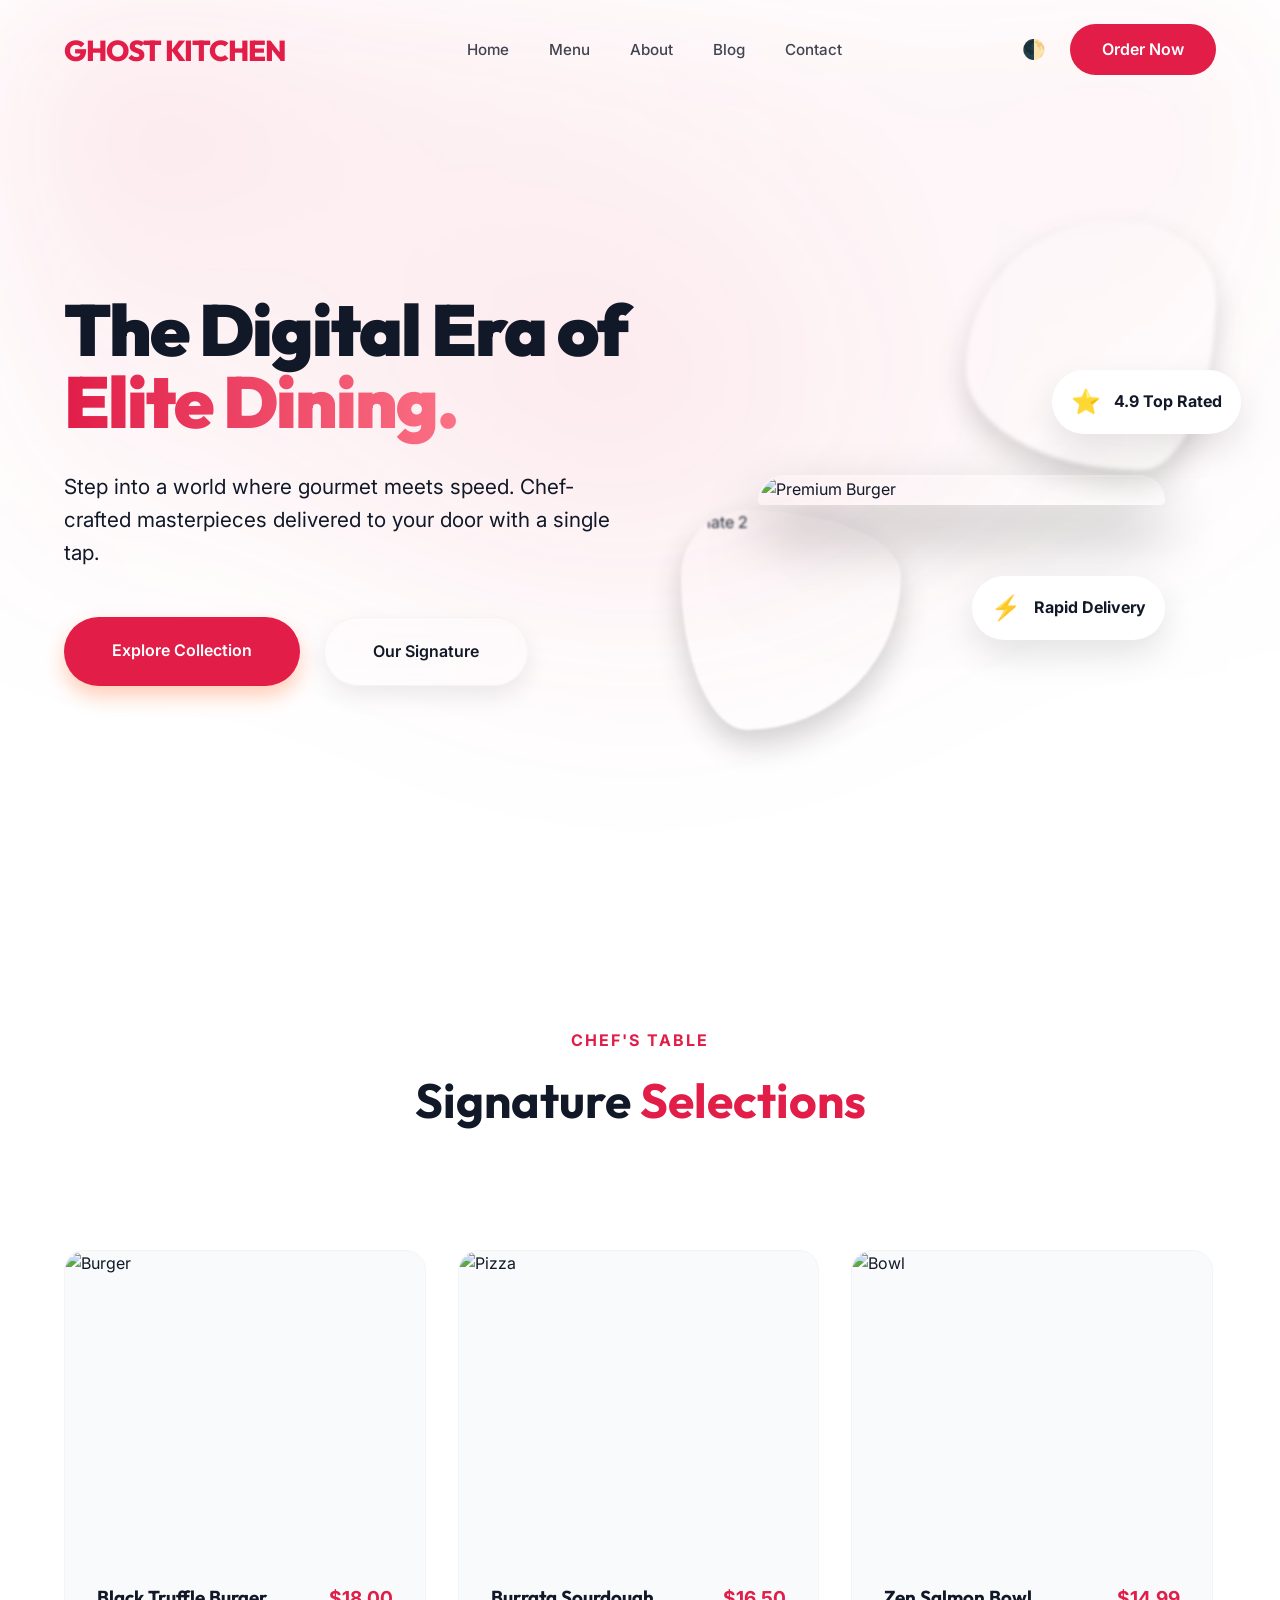
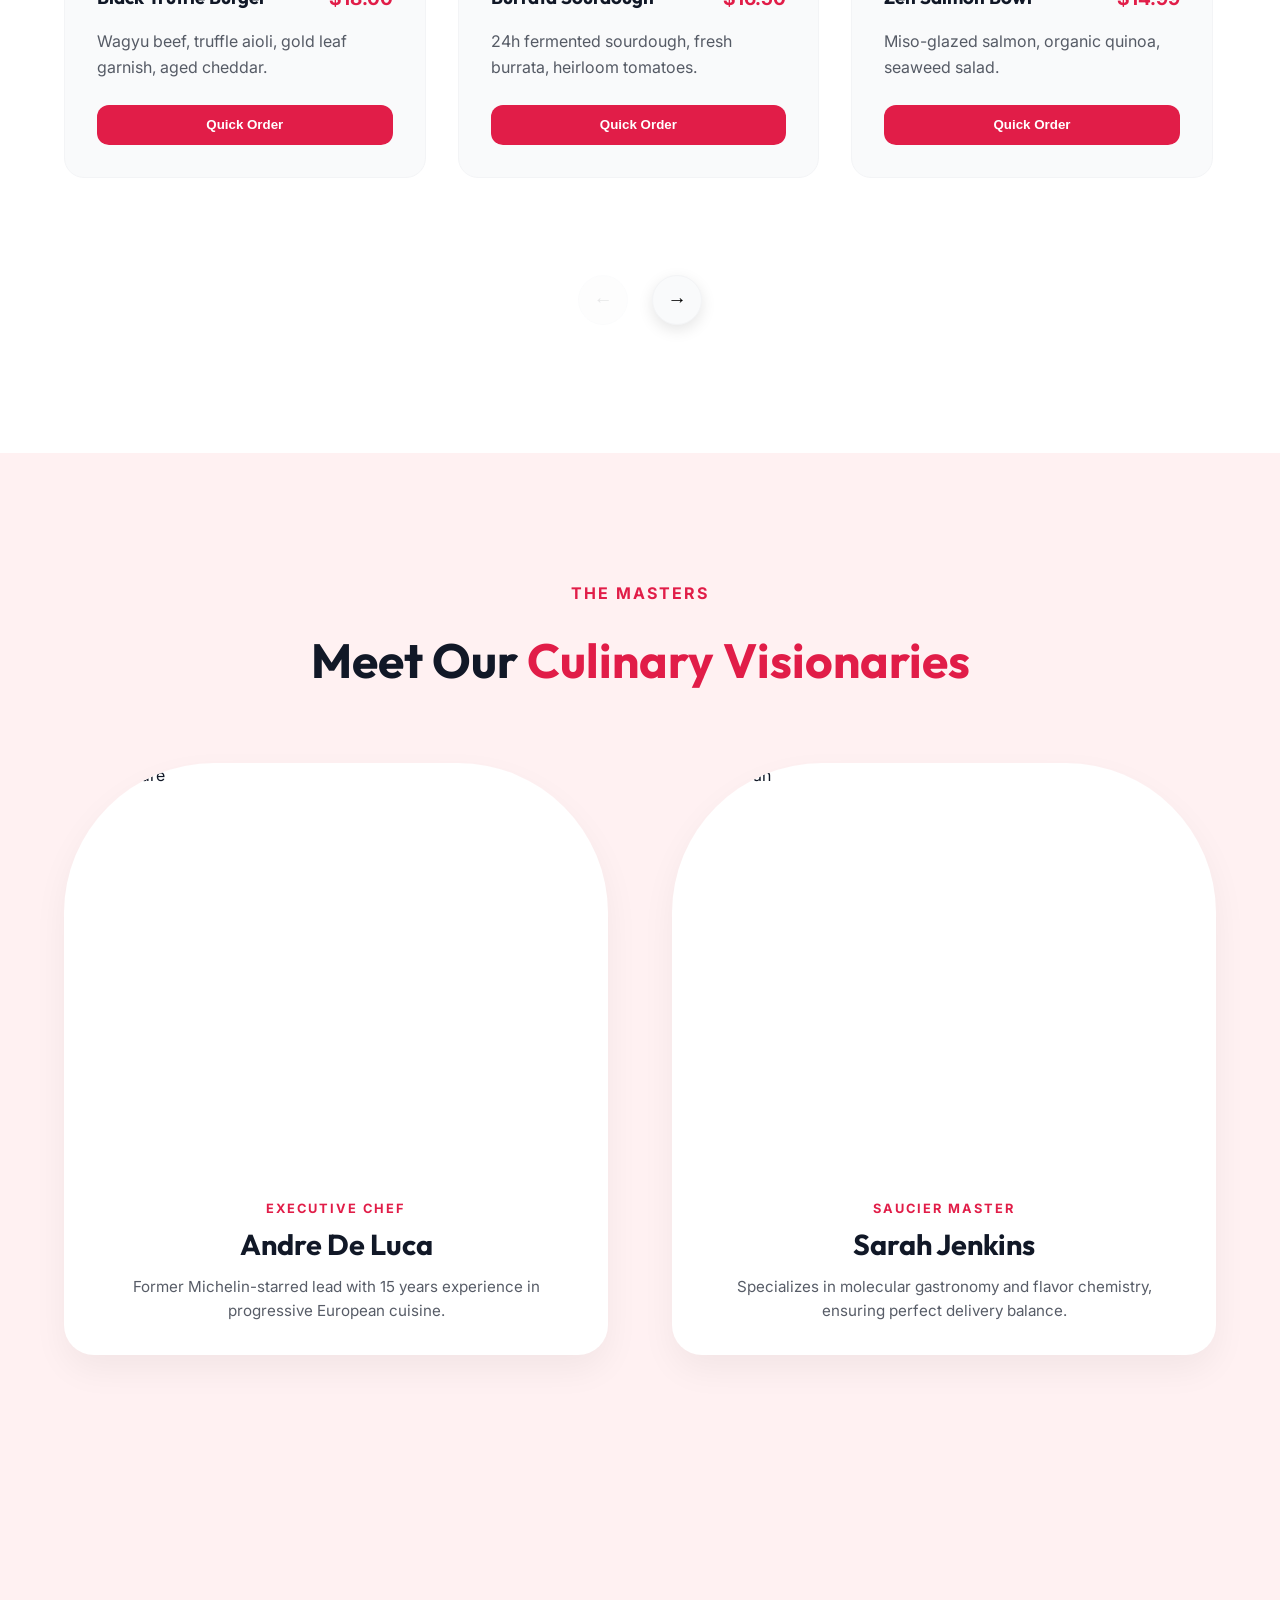
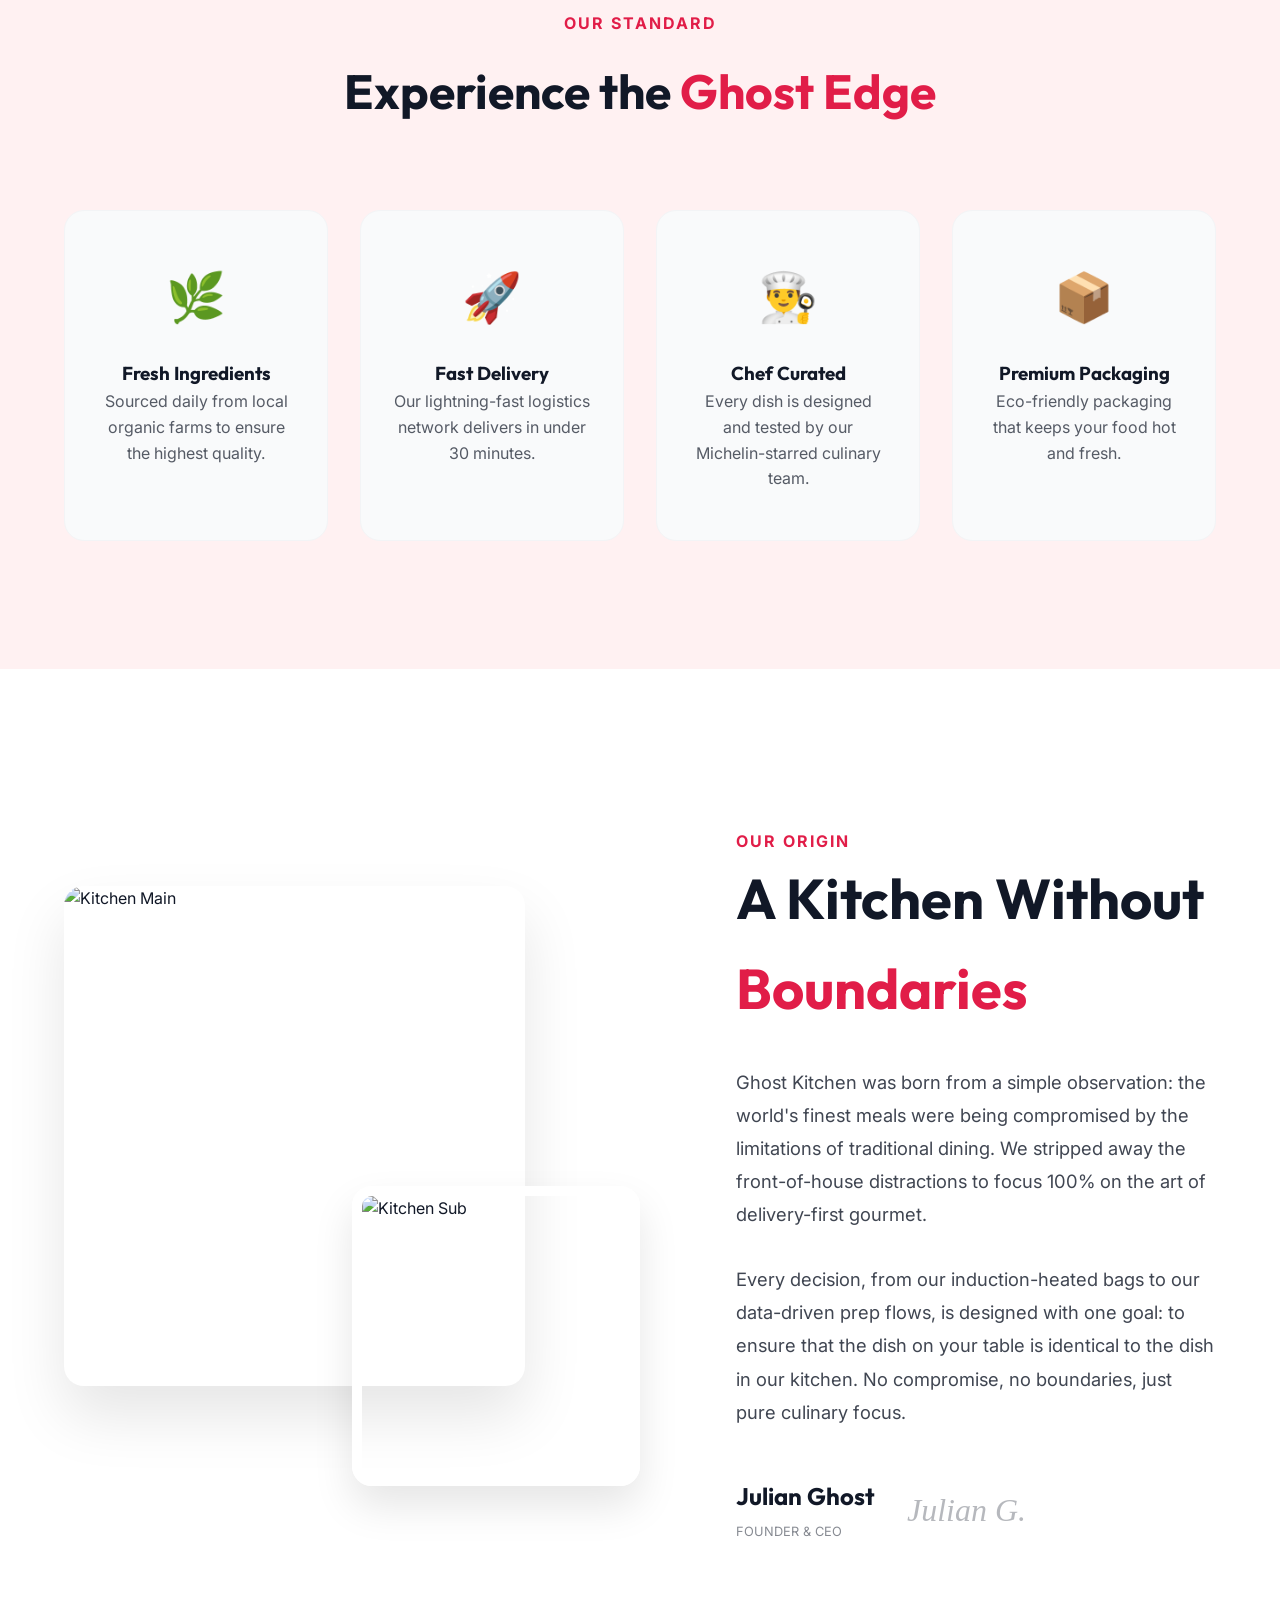
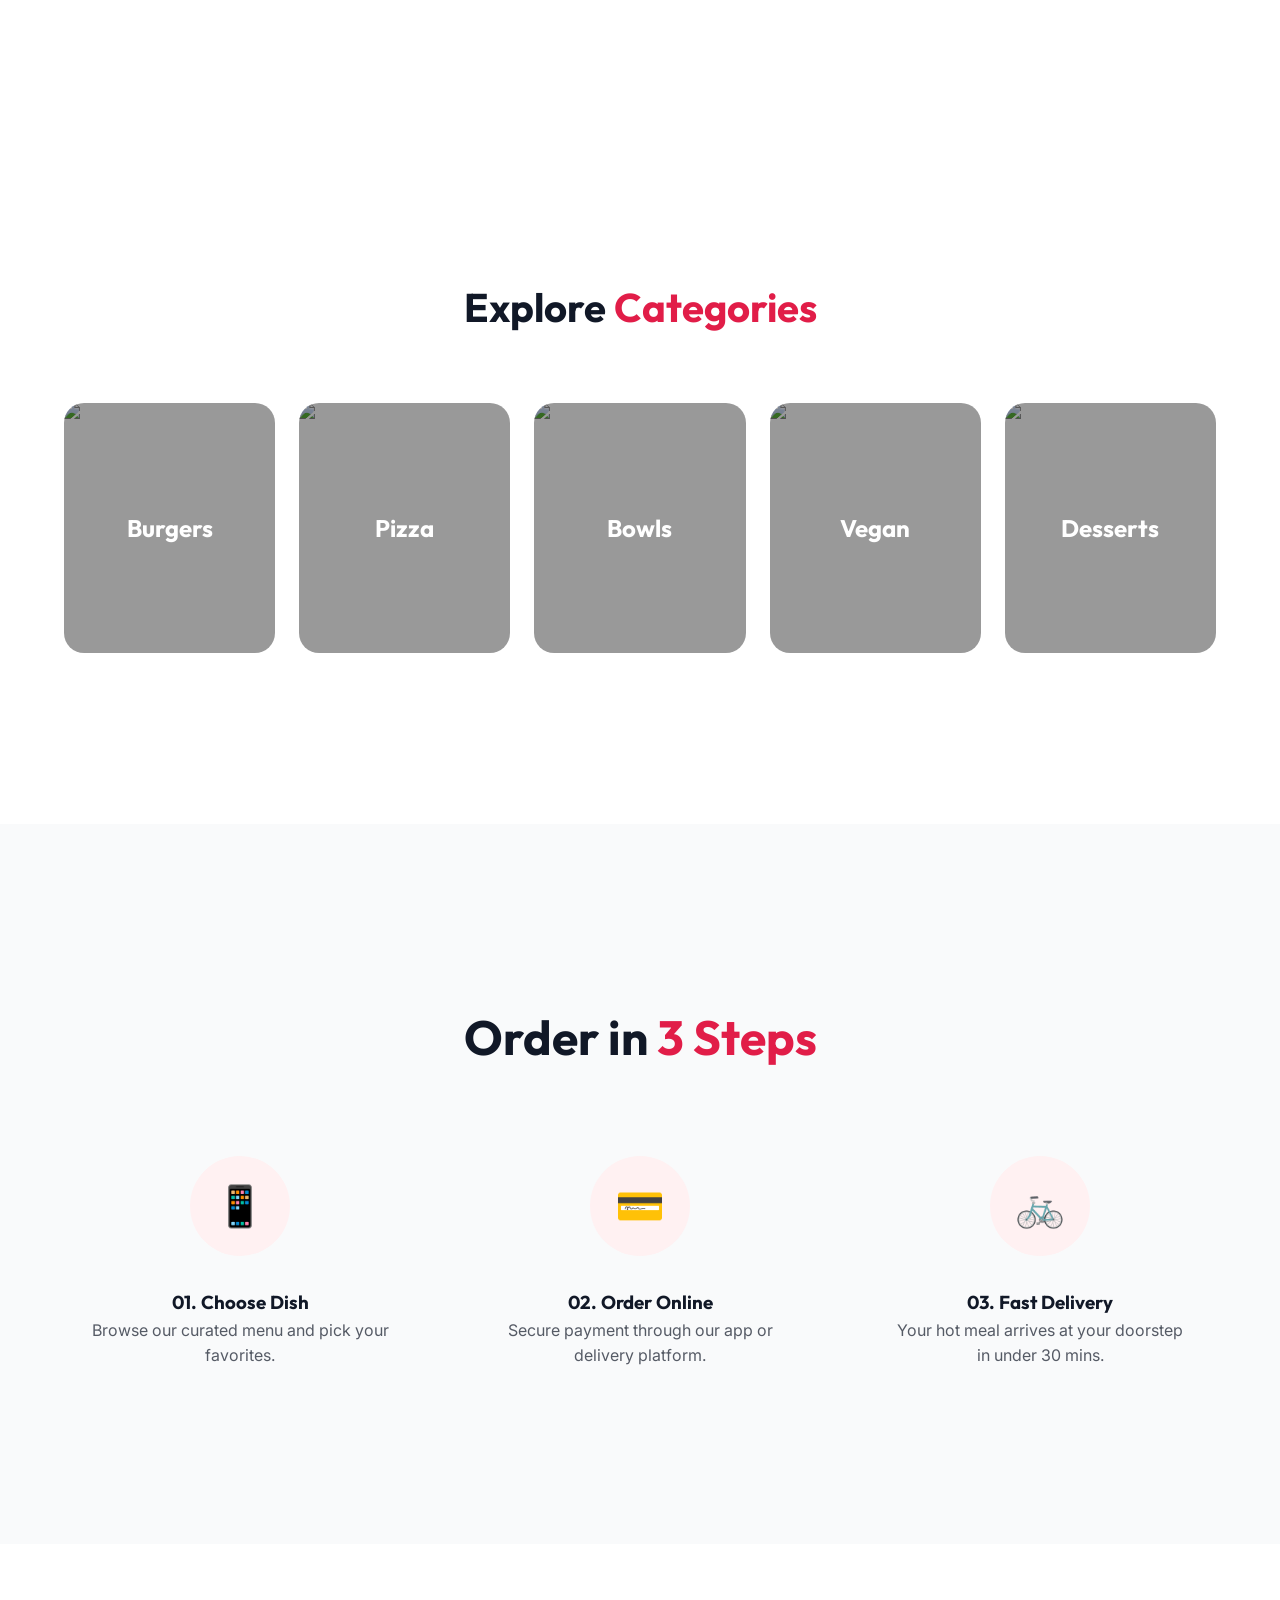
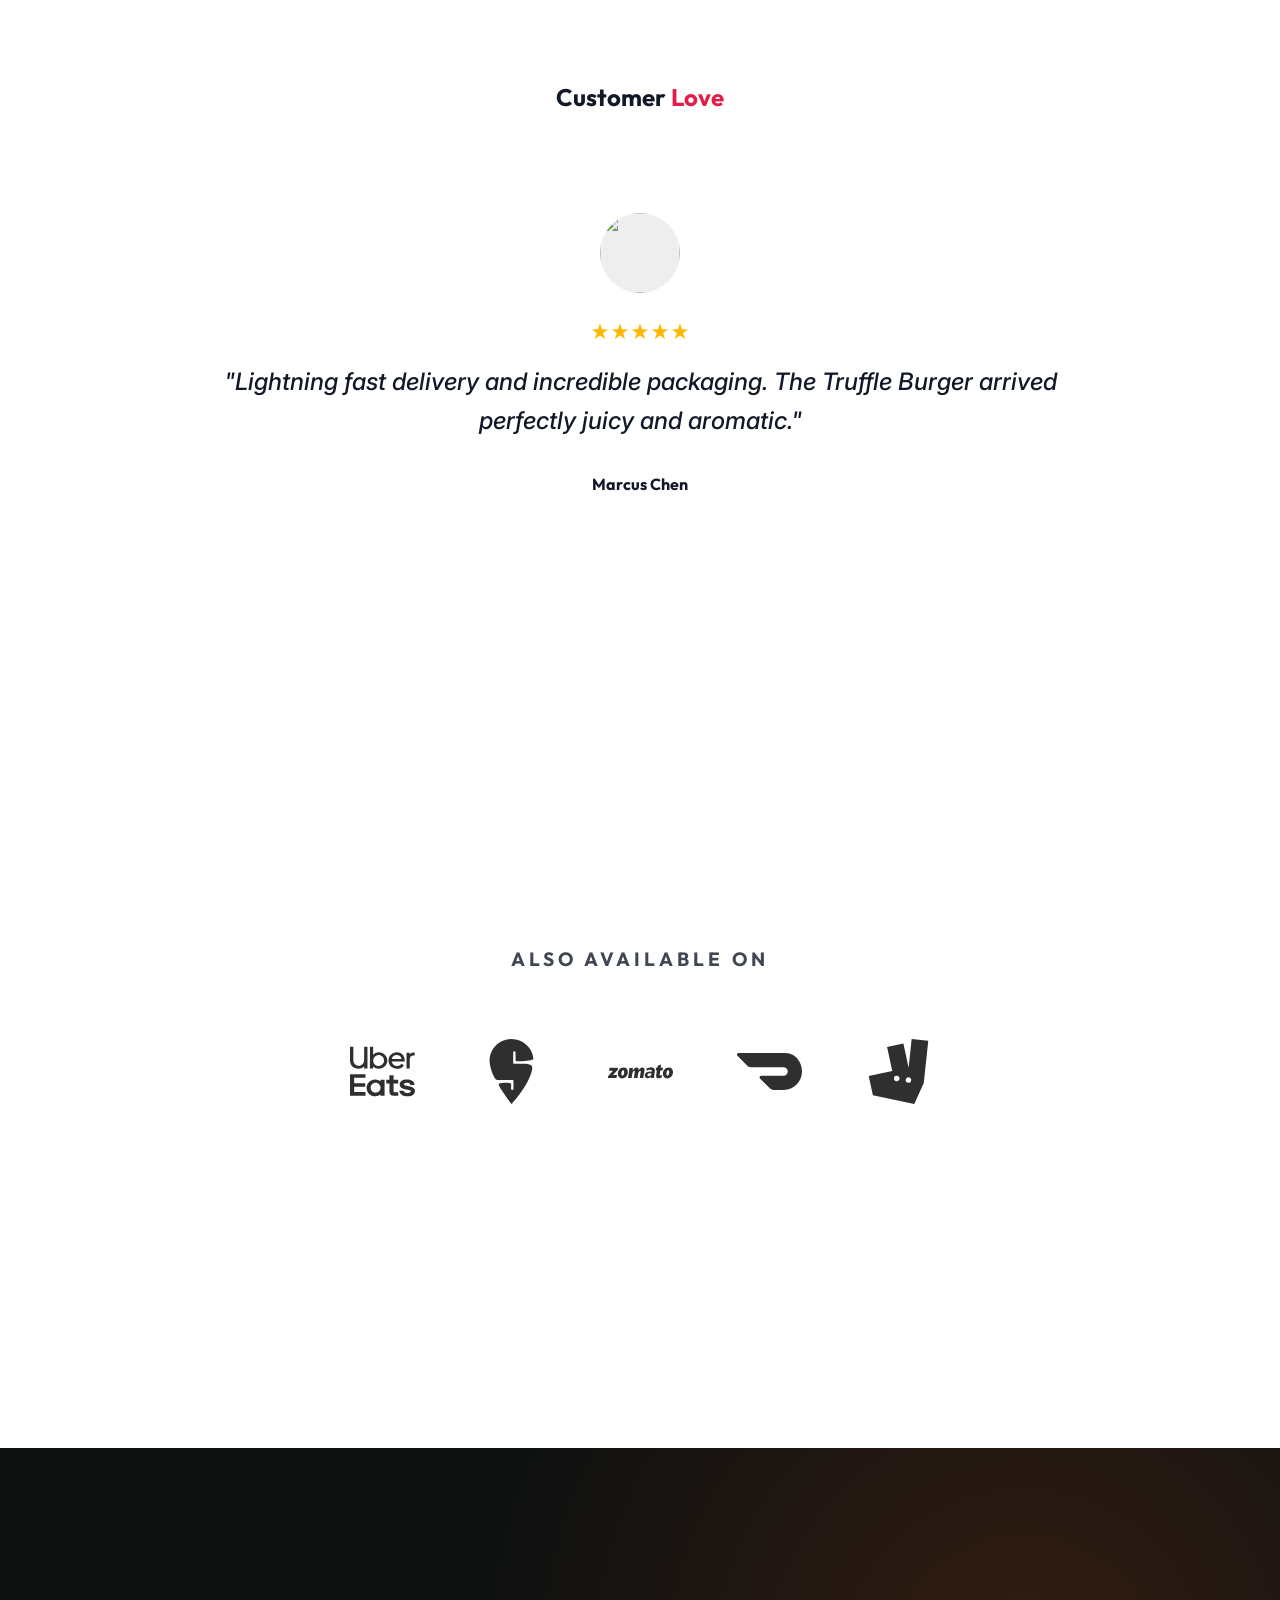
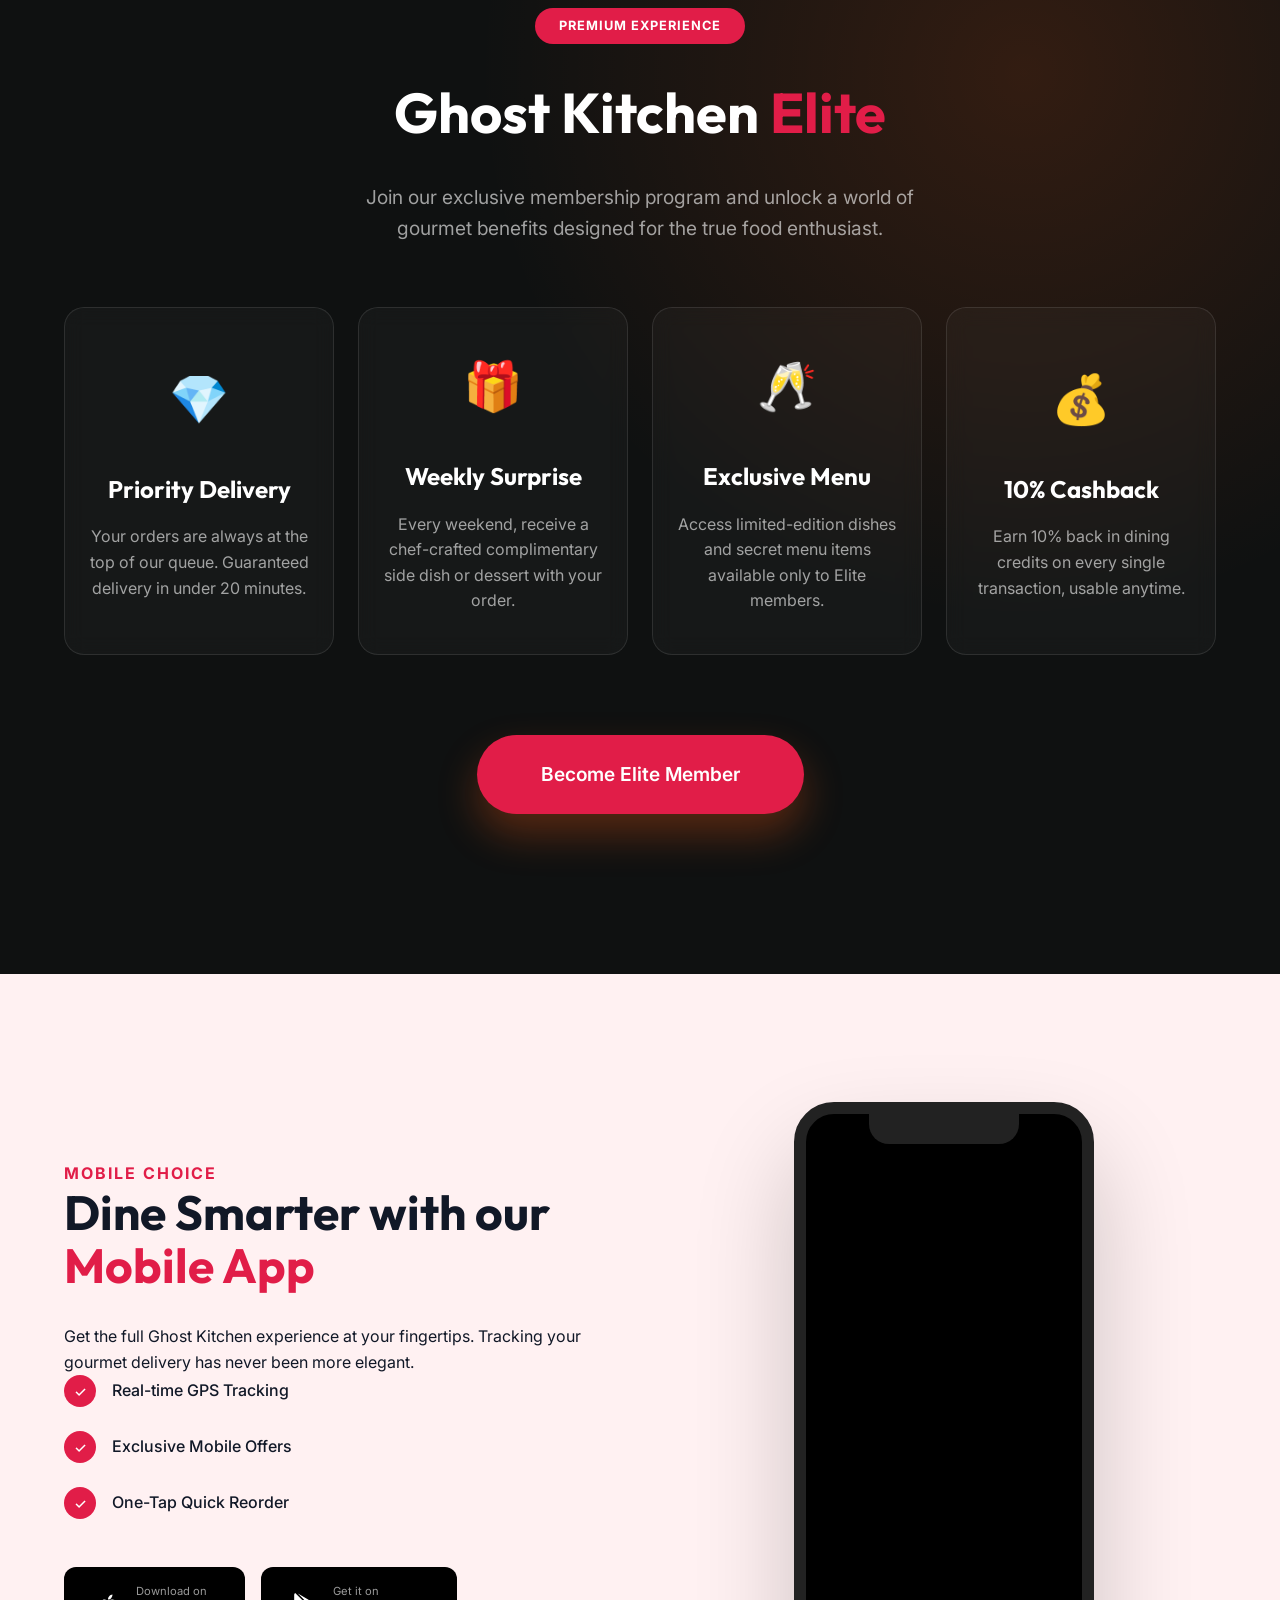
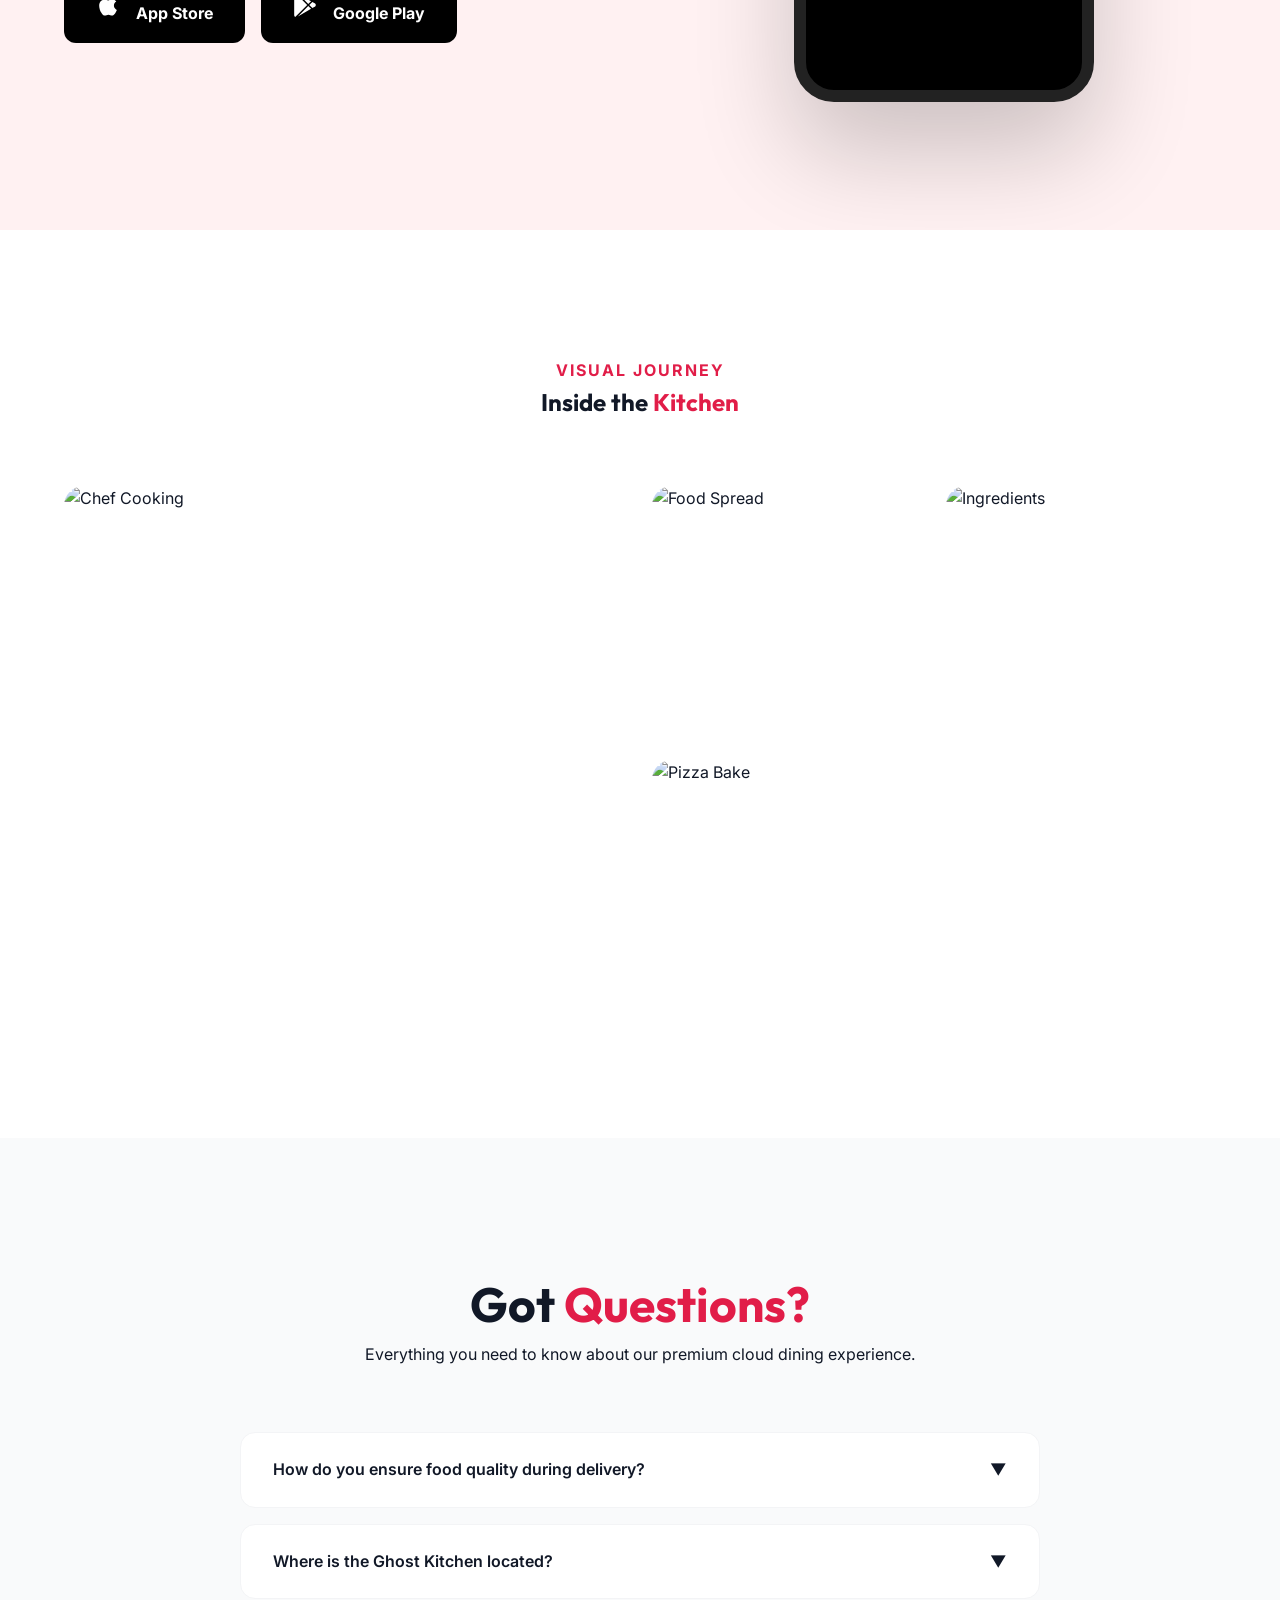
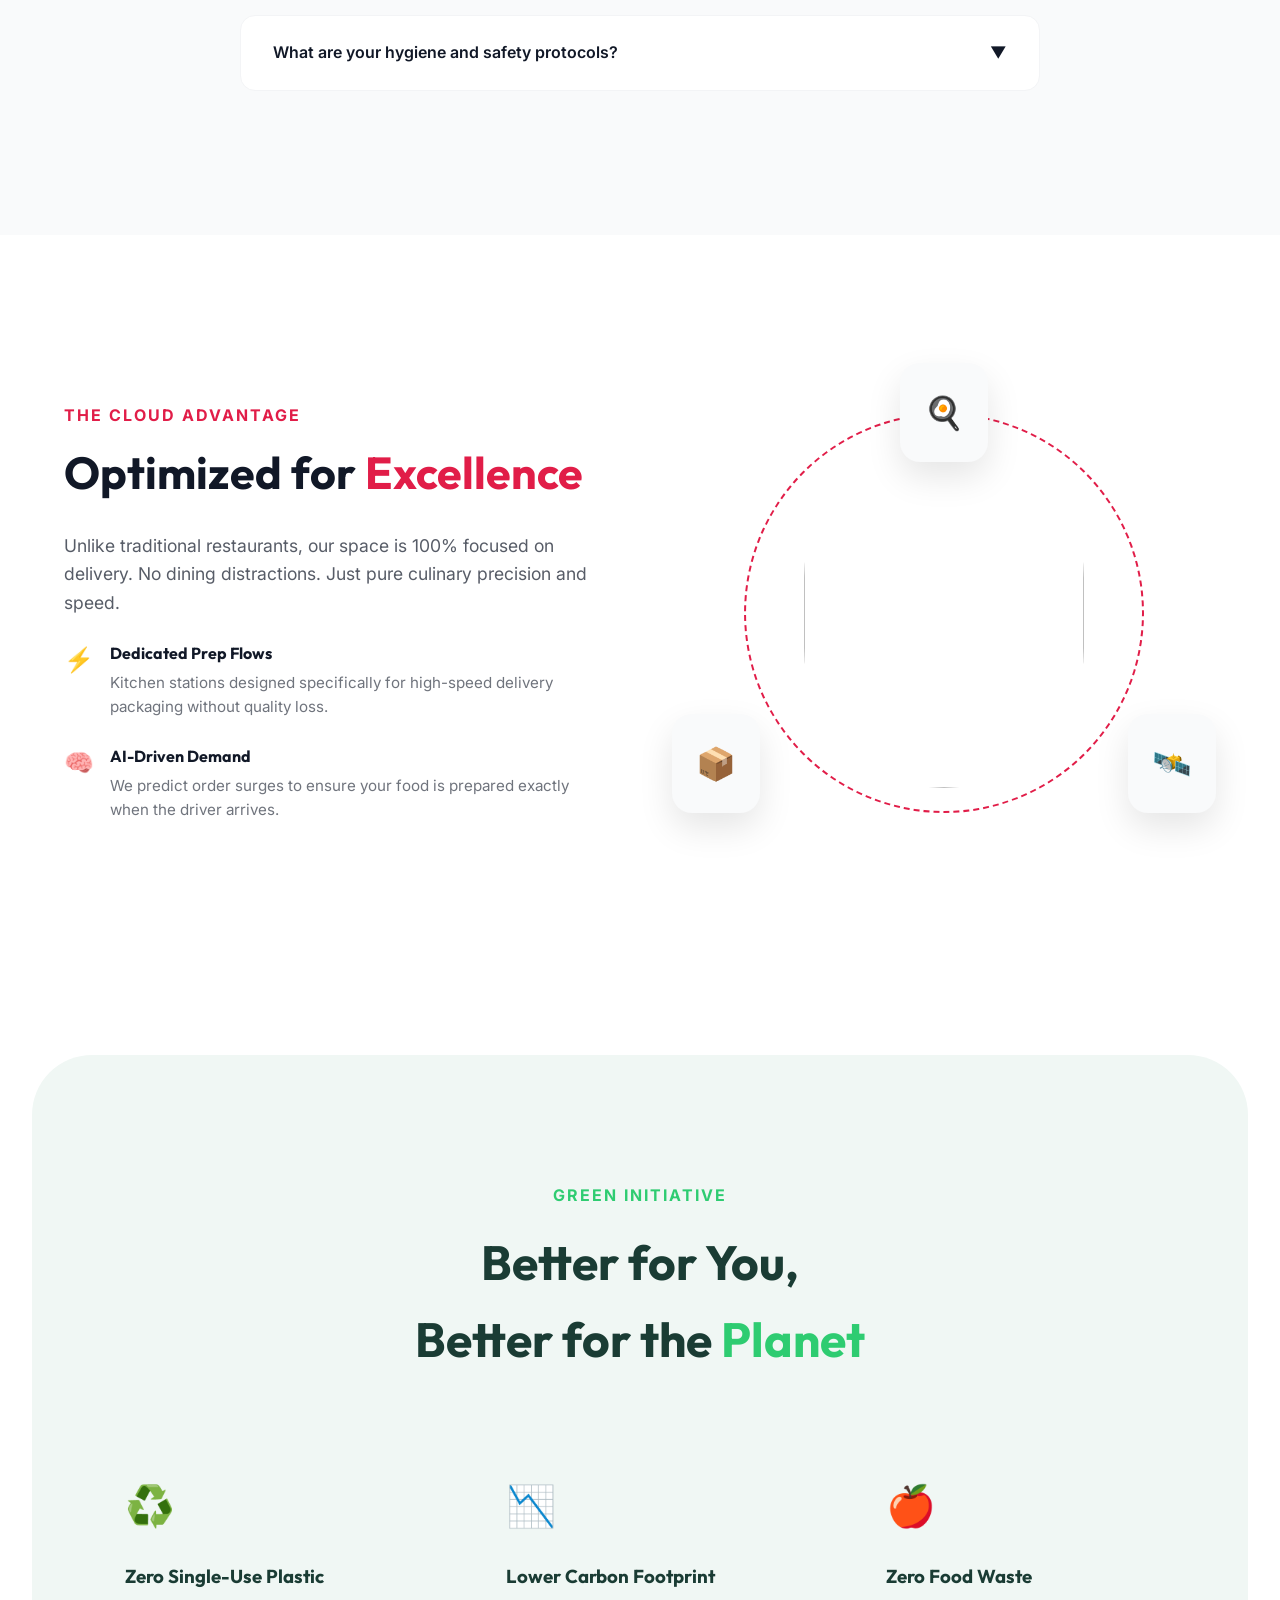
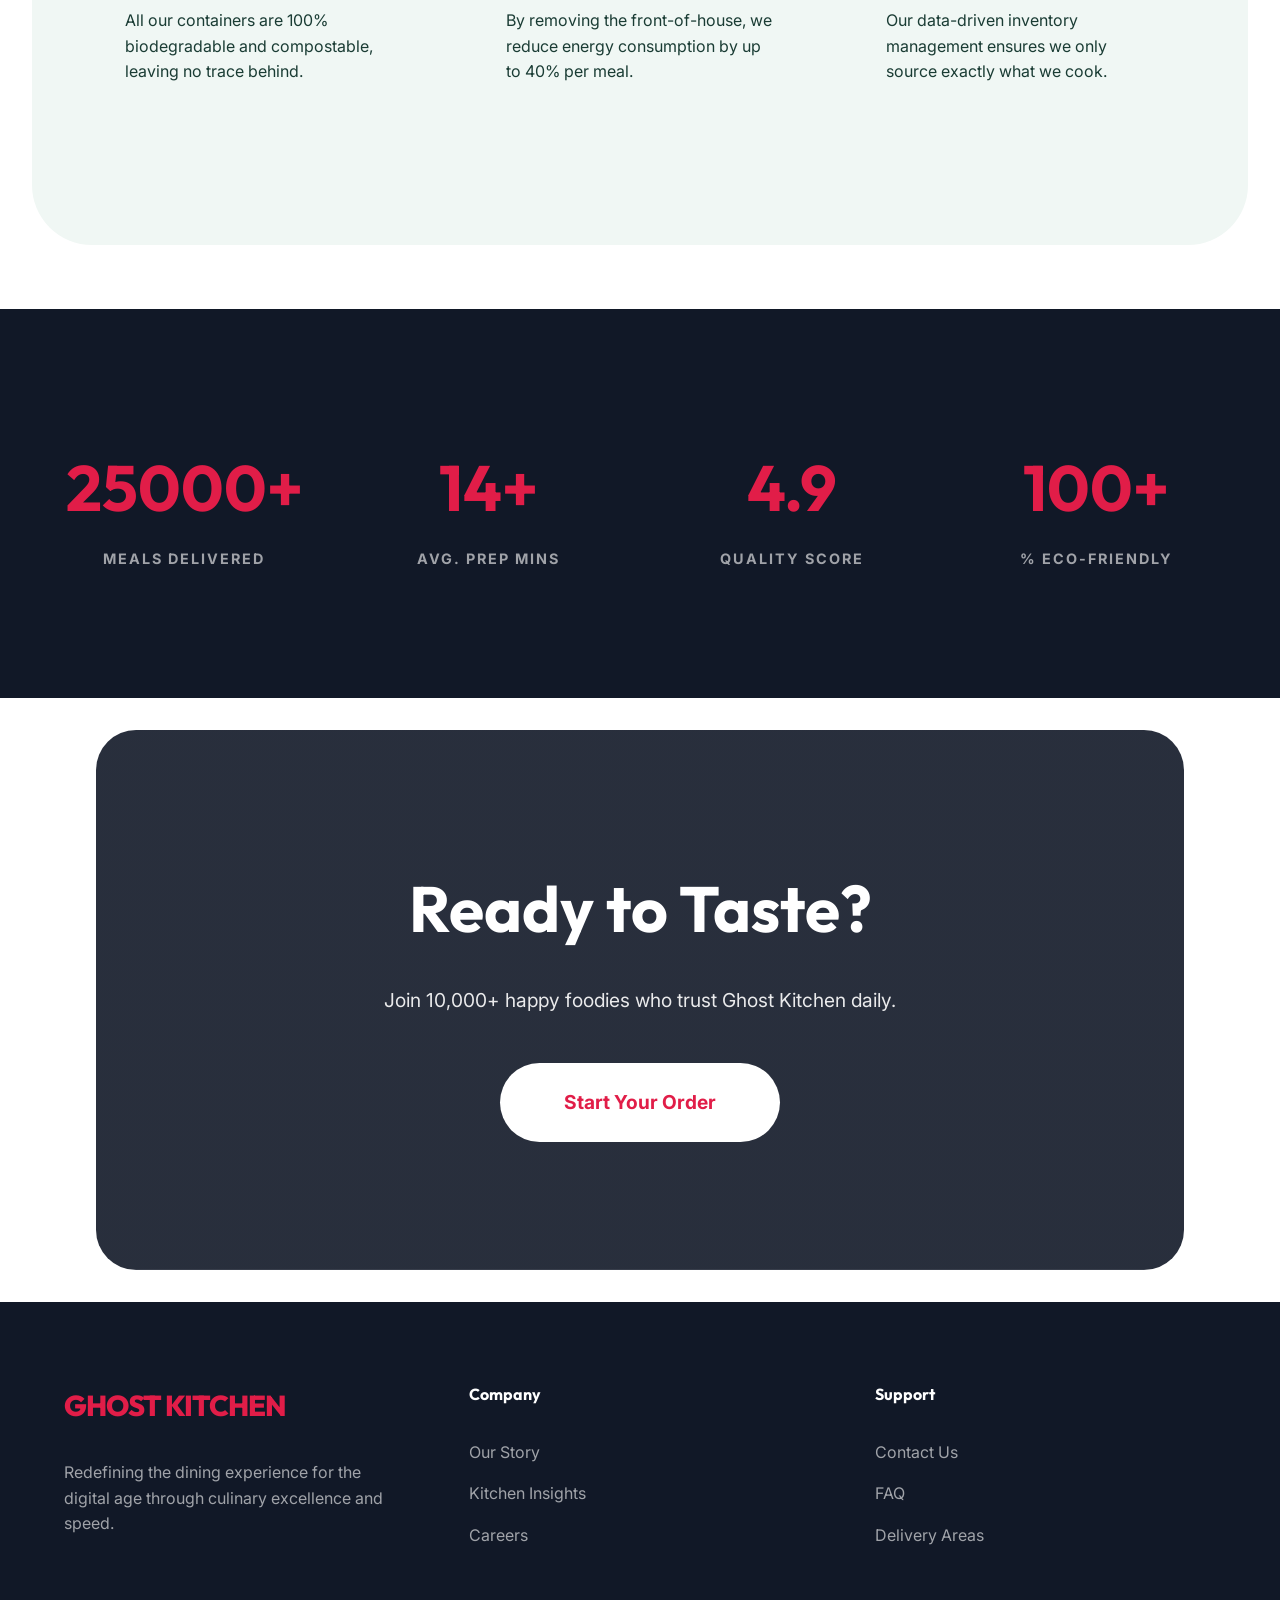
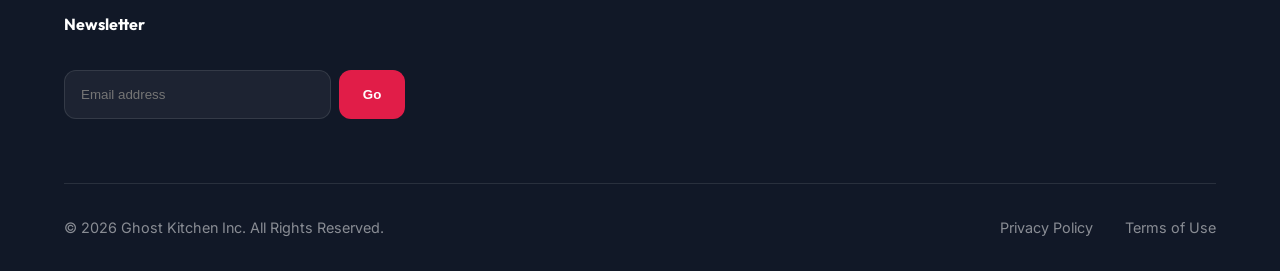
==== commit 80cf0c67: "16/03" ====
--- a/index.html
+++ b/index.html
@@ -1,20 +1,24 @@
 <!DOCTYPE html>
 <html lang="en" data-theme="light">
+
 <head>
     <meta charset="UTF-8">
     <meta name="viewport" content="width=device-width, initial-scale=1.0">
     <title>Ghost Kitchen | Premium Virtual Restaurant</title>
-    <meta name="description" content="Experience the future of cloud dining. Chef-curated gourmet meals delivered to your doorstep.">
-    
+    <meta name="description"
+        content="Experience the future of cloud dining. Chef-curated gourmet meals delivered to your doorstep.">
+
     <!-- Google Fonts -->
     <link rel="preconnect" href="https://fonts.googleapis.com">
     <link rel="preconnect" href="https://fonts.gstatic.com" crossorigin>
-    <link href="https://fonts.googleapis.com/css2?family=Inter:wght@400;500;600&family=Outfit:wght@600;700;800&display=swap" rel="stylesheet">
-    
+    <link
+        href="https://fonts.googleapis.com/css2?family=Inter:wght@400;500;600&family=Outfit:wght@600;700;800&display=swap"
+        rel="stylesheet">
+
     <!-- Core Styles -->
     <link rel="stylesheet" href="assets/css/style.css">
     <link rel="stylesheet" href="assets/css/dark-mode.css">
-    
+
     <style>
         /* Custom V2 Homepage Styles */
         header {
@@ -26,14 +30,17 @@
             transition: var(--transition);
             background: transparent;
         }
+
         header.scrolled {
-            background: rgba(255,255,255,0.9);
+            background: var(--bg-color);
             backdrop-filter: blur(10px);
+            opacity: 0.95;
             padding: 1rem 0;
             box-shadow: var(--shadow-sm);
         }
+
         [data-theme="dark"] header.scrolled {
-            background: rgba(18,18,18,0.9);
+            background: rgba(17, 24, 39, 0.9);
         }
 
         .nav-container {
@@ -41,6 +48,7 @@
             justify-content: space-between;
             align-items: center;
         }
+
         .logo {
             font-family: var(--font-heading);
             font-size: 1.8rem;
@@ -48,15 +56,18 @@
             color: var(--primary-color);
             letter-spacing: -1px;
         }
+
         .nav-menu ul {
             display: flex;
             gap: 2.5rem;
         }
+
         .nav-menu a {
             font-weight: 500;
             font-size: 0.95rem;
             opacity: 0.8;
         }
+
         .nav-menu a:hover {
             opacity: 1;
             color: var(--primary-color);
@@ -69,7 +80,7 @@
             display: flex;
             align-items: center;
             overflow: hidden;
-            background: #fff;
+            background: var(--bg-color);
             padding-top: 80px;
         }
 
@@ -80,17 +91,23 @@
             left: 0;
             width: 100%;
             height: 100%;
-            background: 
-                radial-gradient(at 10% 10%, rgba(255, 94, 20, 0.1) 0px, transparent 50%),
-                radial-gradient(at 90% 10%, rgba(255, 94, 20, 0.05) 0px, transparent 50%),
-                radial-gradient(at 50% 50%, rgba(255, 94, 20, 0.08) 0px, transparent 50%);
+            background:
+                radial-gradient(at 10% 10%, rgba(225, 29, 72, 0.1) 0px, transparent 50%),
+                radial-gradient(at 90% 10%, rgba(225, 29, 72, 0.05) 0px, transparent 50%),
+                radial-gradient(at 50% 50%, rgba(225, 29, 72, 0.08) 0px, transparent 50%);
             filter: blur(80px);
             z-index: 0;
             animation: meshMove 20s ease-in-out infinite alternate;
         }
+
         @keyframes meshMove {
-            0% { transform: scale(1) translate(0, 0); }
-            100% { transform: scale(1.2) translate(5%, 5%); }
+            0% {
+                transform: scale(1) translate(0, 0);
+            }
+
+            100% {
+                transform: scale(1.2) translate(5%, 5%);
+            }
         }
 
         .hero-container {
@@ -105,6 +122,7 @@
         .hero-content {
             text-align: left;
         }
+
         .hero-content h1 {
             font-size: clamp(2.8rem, 6vw, 4.5rem);
             line-height: 1;
@@ -112,12 +130,14 @@
             letter-spacing: -2px;
             font-weight: 900;
         }
+
         .hero-content h1 span {
-            background: linear-gradient(90deg, var(--primary-color), #ff8a00);
+            background: linear-gradient(90deg, var(--primary-color), #fb7185);
             -webkit-background-clip: text;
             background-clip: text;
             -webkit-text-fill-color: transparent;
         }
+
         .hero-content p {
             font-size: 1.3rem;
             margin-bottom: 3rem;
@@ -133,20 +153,46 @@
             justify-content: center;
             align-items: center;
         }
+
         .parallax-item {
             position: absolute;
             transition: transform 0.1s ease-out;
             will-change: transform;
         }
+
         .main-food {
             width: 80%;
             z-index: 5;
-            filter: drop-shadow(0 40px 60px rgba(0,0,0,0.15));
+            filter: drop-shadow(0 40px 60px rgba(0, 0, 0, 0.15));
             animation: floating 10s ease-in-out infinite;
         }
-        .sub-food-1 { width: 30%; top: 5%; right: 0; z-index: 3; animation: floating 8s ease-in-out infinite reverse; filter: blur(2px) opacity(0.8); }
-        .sub-food-2 { width: 25%; bottom: 10%; left: -5%; z-index: 3; animation: floating 12s ease-in-out infinite; filter: blur(1px) opacity(0.9); }
-        .sub-food-3 { width: 20%; top: 15%; left: 0; z-index: 2; animation: floating 15s ease-in-out infinite reverse; filter: blur(4px) opacity(0.6); }
+
+        .sub-food-1 {
+            width: 30%;
+            top: 5%;
+            right: 0;
+            z-index: 3;
+            animation: floating 8s ease-in-out infinite reverse;
+            filter: blur(2px) opacity(0.8);
+        }
+
+        .sub-food-2 {
+            width: 25%;
+            bottom: 10%;
+            left: -5%;
+            z-index: 3;
+            animation: floating 12s ease-in-out infinite;
+            filter: blur(1px) opacity(0.9);
+        }
+
+        .sub-food-3 {
+            width: 20%;
+            top: 15%;
+            left: 0;
+            z-index: 2;
+            animation: floating 15s ease-in-out infinite reverse;
+            filter: blur(4px) opacity(0.6);
+        }
 
         /* V4 Floating Badges */
         .v4-badge {
@@ -158,15 +204,30 @@
             align-items: center;
             gap: 0.8rem;
             font-weight: 700;
-            box-shadow: 0 15px 35px rgba(0,0,0,0.1);
+            box-shadow: 0 15px 35px rgba(0, 0, 0, 0.1);
             z-index: 10;
         }
-        .v4-badge-1 { top: 30%; right: -5%; }
-        .v4-badge-2 { bottom: 25%; right: 10%; }
+
+        .v4-badge-1 {
+            top: 30%;
+            right: -5%;
+        }
+
+        .v4-badge-2 {
+            bottom: 25%;
+            right: 10%;
+        }
 
         @keyframes floating {
-            0%, 100% { transform: translateY(0) rotate(0deg); }
-            50% { transform: translateY(-30px) rotate(5deg); }
+
+            0%,
+            100% {
+                transform: translateY(0) rotate(0deg);
+            }
+
+            50% {
+                transform: translateY(-30px) rotate(5deg);
+            }
         }
 
         @media (max-width: 1024px) {
@@ -175,14 +236,23 @@
                 text-align: center;
                 padding-bottom: 100px;
             }
+
             .hero-content {
                 display: flex;
                 flex-direction: column;
                 align-items: center;
                 margin-top: 4rem;
             }
-            .hero-content p { margin-left: auto; margin-right: auto; }
-            .hero-collage { height: 400px; order: -1; }
+
+            .hero-content p {
+                margin-left: auto;
+                margin-right: auto;
+            }
+
+            .hero-collage {
+                height: 400px;
+                order: -1;
+            }
         }
 
         /* 2. Signature Dishes - Standardized */
@@ -191,6 +261,7 @@
             grid-template-columns: repeat(auto-fit, minmax(320px, 1fr));
             gap: 2.5rem;
         }
+
         .dish-card {
             background: var(--card-bg);
             border-radius: var(--radius-lg);
@@ -200,19 +271,33 @@
             flex-direction: column;
             height: 100%;
             overflow: hidden;
-            transition: transform 0.4s cubic-bezier(0.165, 0.84, 0.44, 1), 
-                        box-shadow 0.4s cubic-bezier(0.165, 0.84, 0.44, 1),
-                        border-color 0.4s ease;
+            transition: transform 0.4s cubic-bezier(0.165, 0.84, 0.44, 1),
+                box-shadow 0.4s cubic-bezier(0.165, 0.84, 0.44, 1),
+                border-color 0.4s ease;
             cursor: pointer;
             animation: float-card 6s ease-in-out infinite;
         }
+
         @keyframes float-card {
-            0%, 100% { transform: translateY(0); }
-            50% { transform: translateY(-8px); }
-        }
+
+            0%,
+            100% {
+                transform: translateY(0);
+            }
+
+            50% {
+                transform: translateY(-8px);
+            }
+        }
+
         /* Staggered delays for the float animation */
-        .dish-card:nth-child(2n) { animation-delay: 1s; }
-        .dish-card:nth-child(3n) { animation-delay: 1.5s; }
+        .dish-card:nth-child(2n) {
+            animation-delay: 1s;
+        }
+
+        .dish-card:nth-child(3n) {
+            animation-delay: 1.5s;
+        }
 
         /* Carousel Styles */
         .carousel-container {
@@ -221,6 +306,7 @@
             padding: 2rem 0;
             margin: 0 -1rem;
         }
+
         .carousel-track {
             display: flex;
             gap: 2rem;
@@ -228,21 +314,24 @@
             will-change: transform;
             padding: 1rem;
         }
+
         .carousel-track .dish-card {
             flex: 0 0 calc(33.333% - 1.4rem);
             min-width: 300px;
         }
+
         .carousel-nav {
             display: flex;
             justify-content: center;
             gap: 1.5rem;
             margin-top: 3rem;
         }
+
         .btn-nav {
             width: 50px;
             height: 50px;
             border-radius: 50%;
-            background: #fff;
+            background: var(--card-bg);
             border: 1px solid var(--border-color);
             display: flex;
             align-items: center;
@@ -250,15 +339,17 @@
             cursor: pointer;
             transition: var(--transition);
             font-size: 1.2rem;
-            box-shadow: 0 5px 15px rgba(0,0,0,0.05);
-        }
+            box-shadow: 0 5px 15px rgba(0, 0, 0, 0.1);
+        }
+
         .btn-nav:hover {
             background: var(--primary-color);
             color: #fff;
             border-color: var(--primary-color);
             transform: translateY(-3px);
-            box-shadow: 0 10px 20px rgba(255, 94, 20, 0.2);
-        }
+            box-shadow: 0 10px 20px rgba(225, 29, 72, 0.2);
+        }
+
         .btn-nav:disabled {
             opacity: 0.3;
             cursor: not-allowed;
@@ -271,26 +362,31 @@
                 flex: 0 0 calc(50% - 1rem);
             }
         }
+
         @media (max-width: 640px) {
             .carousel-track .dish-card {
                 flex: 0 0 85%;
             }
+
             .carousel-container {
                 margin: 0;
             }
         }
-        
+
         .dish-card:hover {
-            transform: translateY(-15px) !important; /* Override float-card slightly on hover */
-            box-shadow: 0 30px 60px rgba(0,0,0,0.12);
+            transform: translateY(-15px) !important;
+            /* Override float-card slightly on hover */
+            box-shadow: 0 30px 60px rgba(0, 0, 0, 0.12);
             border-color: var(--primary-color);
         }
+
         .img-zoom-container {
             width: 100%;
             aspect-ratio: 1.2 / 1;
             overflow: hidden;
             position: relative;
         }
+
         /* Shine/Glint Effect */
         .img-zoom-container::after {
             content: '';
@@ -299,47 +395,53 @@
             left: -100%;
             width: 100%;
             height: 100%;
-            background: linear-gradient(
-                90deg,
-                transparent,
-                rgba(255, 255, 255, 0.2),
-                transparent
-            );
+            background: linear-gradient(90deg,
+                    transparent,
+                    rgba(255, 255, 255, 0.2),
+                    transparent);
             transition: 0.6s;
         }
+
         .dish-card:hover .img-zoom-container::after {
             left: 100%;
         }
+
         .img-zoom-container img {
             width: 100%;
             height: 100%;
             object-fit: cover;
             transition: transform 0.6s cubic-bezier(0.165, 0.84, 0.44, 1);
         }
+
         .dish-card:hover .img-zoom-container img {
             transform: scale(1.1);
         }
+
         .dish-info {
             padding: 2rem;
             flex-grow: 1;
             display: flex;
             flex-direction: column;
         }
+
         .dish-header {
             display: flex;
             justify-content: space-between;
             align-items: flex-start;
             margin-bottom: 1rem;
         }
+
         .dish-price {
             color: var(--primary-color);
             font-weight: 700;
             font-size: 1.2rem;
             transition: transform 0.3s ease;
         }
+
         .dish-card:hover .dish-price {
             transform: scale(1.1);
         }
+
         .dish-card p {
             flex-grow: 1;
             margin-bottom: 2rem;
@@ -347,9 +449,11 @@
             opacity: 0.7;
             transition: opacity 0.3s ease;
         }
+
         .dish-card:hover p {
             opacity: 1;
         }
+
         /* Button Animation */
         .dish-card .btn-primary {
             width: 100%;
@@ -358,9 +462,10 @@
             overflow: hidden;
             transition: all 0.3s ease;
         }
+
         .dish-card:hover .btn-primary {
             transform: translateY(-2px);
-            box-shadow: 0 10px 20px rgba(255, 94, 20, 0.2);
+            box-shadow: 0 10px 20px rgba(225, 29, 72, 0.2);
         }
 
         /* 3. Why Us */
@@ -369,6 +474,7 @@
             grid-template-columns: repeat(auto-fit, minmax(240px, 1fr));
             gap: 2rem;
         }
+
         .feature-card {
             padding: 3rem 2rem;
             background: var(--card-bg);
@@ -376,6 +482,7 @@
             text-align: center;
             border: 1px solid var(--border-color);
         }
+
         .feature-icon {
             font-size: 3rem;
             margin-bottom: 1.5rem;
@@ -388,6 +495,7 @@
             grid-template-columns: repeat(auto-fit, minmax(200px, 1fr));
             gap: 1.5rem;
         }
+
         .category-card {
             position: relative;
             height: 250px;
@@ -399,6 +507,7 @@
             color: white;
             text-align: center;
         }
+
         .category-card img {
             position: absolute;
             width: 100%;
@@ -407,16 +516,19 @@
             z-index: -1;
             transition: var(--transition);
         }
+
         .category-card:hover img {
             transform: scale(1.1);
         }
+
         .category-overlay {
             position: absolute;
             width: 100%;
             height: 100%;
-            background: rgba(0,0,0,0.4);
+            background: rgba(0, 0, 0, 0.4);
             z-index: 0;
         }
+
         .category-card h3 {
             position: relative;
             z-index: 1;
@@ -430,15 +542,18 @@
             overflow: hidden;
             position: relative;
         }
+
         .testimonial-track {
             display: flex;
             transition: transform 0.6s cubic-bezier(0.165, 0.84, 0.44, 1);
         }
+
         .testimonial-slide {
             min-width: 100%;
             padding: 2rem;
             text-align: center;
         }
+
         .customer-img {
             width: 80px;
             height: 80px;
@@ -453,28 +568,65 @@
             display: flex;
             justify-content: center;
             align-items: center;
-            gap: 4rem;
+            gap: clamp(2rem, 5vw, 4rem);
             flex-wrap: wrap;
-            filter: grayscale(1);
-            opacity: 0.6;
+            opacity: 1;
             transition: var(--transition);
-        }
-        .partner-grid span {
-            font-size: 1.8rem;
-            font-weight: 800;
+            max-width: 1200px;
+            margin: 0 auto;
+            padding: 0 1rem;
+        }
+
+        .partner-item {
+            height: 65px;
+            display: flex;
+            align-items: center;
             transition: var(--transition);
+            filter: grayscale(1) brightness(2);
             cursor: pointer;
         }
-        .partner-grid span:hover {
-            filter: grayscale(0);
+
+        [data-theme="dark"] .partner-item {
+            filter: grayscale(1) invert(1) brightness(1.5);
+        }
+
+        .partner-item svg {
+            height: 100%;
+            width: auto;
+            max-width: clamp(120px, 18vw, 180px);
+            fill: currentColor;
+        }
+
+        .partner-item:hover {
+            filter: grayscale(0) brightness(1) !important;
+            transform: scale(1.1);
             opacity: 1;
-            color: var(--primary-color);
-            transform: scale(1.1);
+        }
+
+        /* Brand Specific Colors on Hover */
+        .partner-item.uber:hover {
+            color: #06C167;
+        }
+
+        .partner-item.swiggy:hover {
+            color: #FC8019;
+        }
+
+        .partner-item.zomato:hover {
+            color: #CB202D;
+        }
+
+        .partner-item.doordash:hover {
+            color: #FF3008;
+        }
+
+        .partner-item.deliveroo:hover {
+            color: #00CCBC;
         }
 
         /* 8. CTA Section */
         .cta-section {
-            background: linear-gradient(rgba(255, 94, 20, 0.9), rgba(255, 94, 20, 0.9)), url('https://images.unsplash.com/photo-1555396273-367ea4eb4db5?q=80&w=1920&auto=format&fit=crop');
+            background: linear-gradient(rgba(17, 24, 39, 0.9), rgba(17, 24, 39, 0.9)), url('https://images.unsplash.com/photo-1555396273-367ea4eb4db5?q=80&w=1920&auto=format&fit=crop');
             background-size: cover;
             background-position: center;
             color: white;
@@ -493,46 +645,72 @@
             position: relative;
             overflow: hidden;
         }
+
         .elite-section::before {
             content: '';
             position: absolute;
-            top: 0; left: 0; width: 100%; height: 100%;
+            top: 0;
+            left: 0;
+            width: 100%;
+            height: 100%;
             background: radial-gradient(circle at 80% 20%, rgba(255, 94, 20, 0.15), transparent 40%);
         }
+
         .elite-grid {
             display: grid;
-            grid-template-columns: repeat(auto-fit, minmax(300px, 1fr));
-            gap: 2.5rem;
+            grid-template-columns: repeat(4, 1fr);
+            gap: 1.5rem;
             margin-top: 4rem;
         }
+
+        @media (max-width: 1200px) {
+            .elite-grid {
+                grid-template-columns: repeat(2, 1fr);
+            }
+        }
+
+        @media (max-width: 640px) {
+            .elite-grid {
+                grid-template-columns: 1fr;
+            }
+        }
+
         .elite-card {
             background: rgba(255, 255, 255, 0.03);
             border: 1px solid rgba(255, 255, 255, 0.1);
-            padding: 3rem 2rem;
+            padding: 2.5rem 1.5rem;
             border-radius: var(--radius-lg);
             transition: var(--transition);
             text-align: center;
             backdrop-filter: blur(10px);
-        }
+            display: flex;
+            flex-direction: column;
+            justify-content: center;
+        }
+
         .elite-card:hover {
             border-color: var(--primary-color);
             transform: translateY(-10px);
             background: rgba(255, 255, 255, 0.05);
         }
+
         .elite-icon {
             font-size: 3rem;
             margin-bottom: 2rem;
             display: block;
         }
+
         .elite-card h3 {
             font-size: 1.5rem;
             margin-bottom: 1rem;
             color: #fff;
         }
+
         .elite-card p {
             opacity: 0.6;
             margin-bottom: 0;
         }
+
         .elite-badge {
             background: var(--primary-color);
             color: white;
@@ -552,23 +730,28 @@
             background: var(--accent-color);
             overflow: hidden;
         }
+
         .app-container {
             display: grid;
             grid-template-columns: 1fr 1fr;
             align-items: center;
             gap: 4rem;
         }
+
         .app-content {
             text-align: left;
         }
+
         .app-content h2 {
             font-size: 3rem;
             margin-bottom: 2rem;
             line-height: 1.1;
         }
+
         .app-features {
             margin-bottom: 3rem;
         }
+
         .app-feature {
             display: flex;
             align-items: center;
@@ -576,6 +759,7 @@
             margin-bottom: 1.5rem;
             font-weight: 500;
         }
+
         .app-feature-icon {
             width: 32px;
             height: 32px;
@@ -587,10 +771,12 @@
             justify-content: center;
             font-size: 0.9rem;
         }
+
         .app-download {
             display: flex;
             gap: 1rem;
         }
+
         .btn-download {
             background: #000;
             color: white;
@@ -601,10 +787,12 @@
             gap: 1rem;
             transition: var(--transition);
         }
+
         .btn-download:hover {
             transform: translateY(-5px);
             background: #222;
         }
+
         .phone-mockup {
             position: relative;
             width: 300px;
@@ -613,17 +801,19 @@
             border: 12px solid #222;
             border-radius: 40px;
             margin: 0 auto;
-            box-shadow: 0 50px 100px rgba(0,0,0,0.2);
+            box-shadow: 0 50px 100px rgba(0, 0, 0, 0.2);
             overflow: hidden;
             animation: floating 8s ease-in-out infinite;
         }
+
         .phone-screen {
             width: 100%;
             height: 100%;
-            background: url('https://images.unsplash.com/photo-1565299624946-b28f40a0ae38?q=80&w=400&auto=format&fit=crop');
+            background: url('https://images.unsplash.com/photo-1565299624946-b28f40a0ae38?q=100&w=2000&auto=format&fit=crop');
             background-size: cover;
             background-position: center;
         }
+
         .phone-notch {
             position: absolute;
             top: 0;
@@ -642,11 +832,13 @@
                 grid-template-columns: 1fr;
                 text-align: center;
             }
+
             .app-content {
                 display: flex;
                 flex-direction: column;
                 align-items: center;
             }
+
             .app-download {
                 justify-content: center;
                 flex-wrap: wrap;
@@ -656,41 +848,54 @@
         /* 11. Action Gallery */
         .gallery-section {
             padding: 8rem 0;
-            background: #fff;
-        }
+            background: var(--bg-color);
+        }
+
         .gallery-grid {
             display: grid;
             grid-template-columns: repeat(4, 1fr);
             grid-auto-rows: 250px;
             gap: 1.5rem;
         }
+
         .gallery-item {
             position: relative;
             overflow: hidden;
             border-radius: var(--radius-lg);
             cursor: pointer;
         }
+
         .gallery-item img {
             width: 100%;
             height: 100%;
             object-fit: cover;
             transition: var(--transition);
         }
+
         .gallery-item:hover img {
             transform: scale(1.1);
         }
-        .gallery-item.large { grid-column: span 2; grid-row: span 2; }
-        .gallery-item.tall { grid-row: span 2; }
+
+        .gallery-item.large {
+            grid-column: span 2;
+            grid-row: span 2;
+        }
+
+        .gallery-item.tall {
+            grid-row: span 2;
+        }
 
         /* 12. FAQ Section */
         .faq-section {
             padding: 8rem 0;
             background: var(--card-bg);
         }
+
         .faq-accordion {
             max-width: 800px;
             margin: 4rem auto 0;
         }
+
         .faq-item {
             background: var(--bg-color);
             border: 1px solid var(--border-color);
@@ -699,6 +904,7 @@
             overflow: hidden;
             transition: var(--transition);
         }
+
         .faq-question {
             padding: 1.5rem 2rem;
             display: flex;
@@ -707,6 +913,7 @@
             cursor: pointer;
             font-weight: 600;
         }
+
         .faq-answer {
             padding: 0 2rem;
             max-height: 0;
@@ -714,18 +921,22 @@
             transition: all 0.4s ease;
             opacity: 0;
         }
+
         .faq-item.active {
             border-color: var(--primary-color);
-            box-shadow: 0 10px 30px rgba(0,0,0,0.05);
-        }
+            box-shadow: 0 10px 30px rgba(0, 0, 0, 0.05);
+        }
+
         .faq-item.active .faq-answer {
             padding: 0 2rem 2rem;
             max-height: 200px;
             opacity: 1;
         }
+
         .faq-icon {
             transition: var(--transition);
         }
+
         .faq-item.active .faq-icon {
             transform: rotate(180deg);
             color: var(--primary-color);
@@ -733,16 +944,18 @@
 
         /* 13. Technology & Efficiency - "The Cloud Advantage" */
         .tech-section {
-            padding: 10rem 0;
-            background: #fff;
+            padding: 8rem 0;
+            background: var(--bg-color);
             position: relative;
         }
+
         .tech-grid {
             display: grid;
             grid-template-columns: 1fr 1fr;
             align-items: center;
-            gap: 6rem;
-        }
+            gap: 4rem;
+        }
+
         .tech-visual {
             position: relative;
             height: 500px;
@@ -750,6 +963,7 @@
             align-items: center;
             justify-content: center;
         }
+
         .tech-circle {
             position: absolute;
             width: 400px;
@@ -758,43 +972,76 @@
             border-radius: 50%;
             animation: rotate-slow 20s linear infinite;
         }
+
         @keyframes rotate-slow {
-            from { transform: rotate(0deg); }
-            to { transform: rotate(360deg); }
-        }
+            from {
+                transform: rotate(0deg);
+            }
+
+            to {
+                transform: rotate(360deg);
+            }
+        }
+
         .tech-icon-float {
             position: absolute;
-            background: white;
+            background: var(--card-bg);
             padding: 1.5rem;
             border-radius: 20px;
-            box-shadow: 0 15px 35px rgba(0,0,0,0.08);
+            box-shadow: 0 15px 35px rgba(0, 0, 0, 0.1);
             font-size: 2rem;
             z-index: 2;
         }
-        .icon-1 { top: 0; left: 50%; transform: translateX(-50%); }
-        .icon-2 { bottom: 10%; right: 0; }
-        .icon-3 { bottom: 10%; left: 0; }
+
+        .icon-1 {
+            top: 0;
+            left: 50%;
+            transform: translateX(-50%);
+        }
+
+        .icon-2 {
+            bottom: 10%;
+            right: 0;
+        }
+
+        .icon-3 {
+            bottom: 10%;
+            left: 0;
+        }
 
         /* 14. Sustainability Section */
         .sustainability-section {
             padding: 8rem 0;
-            background: #f0f7f4; /* Soft mint green */
+            background: #f0f7f4;
+            /* Soft mint green */
             color: #1a3c34;
             border-radius: 60px;
             margin: 4rem 2rem;
         }
+
         .eco-grid {
             display: grid;
             grid-template-columns: repeat(auto-fit, minmax(280px, 1fr));
             gap: 3rem;
             margin-top: 4rem;
         }
+
         .eco-card {
             text-align: left;
             padding: 2rem;
         }
-        .eco-card h3 { color: #1a3c34; margin-bottom: 1rem; }
-        .eco-icon { color: #2ecc71; font-size: 2.5rem; margin-bottom: 1.5rem; display: block; }
+
+        .eco-card h3 {
+            color: #1a3c34;
+            margin-bottom: 1rem;
+        }
+
+        .eco-icon {
+            color: #2ecc71;
+            font-size: 2.5rem;
+            margin-bottom: 1.5rem;
+            display: block;
+        }
 
         /* 15. Live Kitchen Pulse (Stats) */
         .pulse-section {
@@ -802,17 +1049,20 @@
             background: var(--secondary-color);
             color: white;
         }
+
         .stats-grid {
             display: grid;
             grid-template-columns: repeat(auto-fit, minmax(200px, 1fr));
             gap: 4rem;
             text-align: center;
         }
+
         .stat-item h2 {
             font-size: 4rem;
             color: var(--primary-color);
             margin-bottom: 0.5rem;
         }
+
         .stat-item p {
             opacity: 0.6;
             text-transform: uppercase;
@@ -822,10 +1072,25 @@
         }
 
         @media (max-width: 1024px) {
-            .tech-grid { grid-template-columns: 1fr; text-align: center; }
-            .tech-visual { height: 400px; order: -1; }
-            .tech-circle { width: 300px; height: 300px; }
-            .sustainability-section { margin: 2rem 1rem; padding: 6rem 0; }
+            .tech-grid {
+                grid-template-columns: 1fr;
+                text-align: center;
+            }
+
+            .tech-visual {
+                height: 400px;
+                order: -1;
+            }
+
+            .tech-circle {
+                width: 300px;
+                height: 300px;
+            }
+
+            .sustainability-section {
+                margin: 2rem 1rem;
+                padding: 6rem 0;
+            }
         }
 
         /* 16. Narrative Sections */
@@ -833,23 +1098,27 @@
             padding: 10rem 0;
             background: #fff;
         }
+
         .story-grid {
             display: grid;
             grid-template-columns: 1.2fr 1fr;
             align-items: center;
             gap: 6rem;
         }
+
         .story-image-stack {
             position: relative;
             height: 600px;
         }
+
         .story-img-main {
             width: 80%;
             height: 500px;
             object-fit: cover;
             border-radius: 20px;
-            box-shadow: 0 30px 60px rgba(0,0,0,0.1);
-        }
+            box-shadow: 0 30px 60px rgba(0, 0, 0, 0.1);
+        }
+
         .story-img-sub {
             position: absolute;
             bottom: 0;
@@ -859,20 +1128,32 @@
             object-fit: cover;
             border-radius: 20px;
             border: 10px solid #fff;
-            box-shadow: 0 20px 40px rgba(0,0,0,0.1);
-        }
-        .story-content h2 { font-size: 3.5rem; margin-bottom: 2rem; }
-        .story-content p { font-size: 1.15rem; line-height: 1.8; opacity: 0.8; margin-bottom: 2rem; }
+            box-shadow: 0 20px 40px rgba(0, 0, 0, 0.1);
+        }
+
+        .story-content h2 {
+            font-size: 3.5rem;
+            margin-bottom: 2rem;
+        }
+
+        .story-content p {
+            font-size: 1.15rem;
+            line-height: 1.8;
+            opacity: 0.8;
+            margin-bottom: 2rem;
+        }
 
         .philosophy-section {
             padding: 8rem 0;
             text-align: center;
             background: var(--bg-color);
         }
+
         .philosophy-container {
             max-width: 900px;
             margin: 0 auto;
         }
+
         .philosophy-quote {
             font-size: 2.2rem;
             font-weight: 600;
@@ -880,6 +1161,7 @@
             margin-bottom: 3rem;
             position: relative;
         }
+
         .philosophy-quote::before {
             content: '"';
             position: absolute;
@@ -895,30 +1177,52 @@
             padding: 8rem 0;
             background: var(--accent-color);
         }
+
         .chef-grid {
             display: grid;
             grid-template-columns: repeat(auto-fit, minmax(300px, 1fr));
             gap: 4rem;
             margin-top: 4rem;
         }
+
         .chef-card {
             background: #fff;
-            border-radius: 30px;
+            border-radius: 150px 150px 30px 30px;
             overflow: hidden;
-            box-shadow: 0 15px 35px rgba(0,0,0,0.05);
+            box-shadow: 0 15px 35px rgba(0, 0, 0, 0.05);
             transition: var(--transition);
         }
+
         .chef-img {
             width: 100%;
             height: 400px;
             object-fit: cover;
-        }
+            border-radius: 150px 150px 0 0;
+            transition: var(--transition);
+        }
+
+        .chef-card:hover .chef-img {
+            transform: scale(1.05);
+        }
+
         .chef-info {
             padding: 2rem;
             text-align: center;
         }
-        .chef-info h3 { font-size: 1.8rem; margin-bottom: 0.5rem; }
-        .chef-info span { color: var(--primary-color); font-weight: 700; text-transform: uppercase; font-size: 0.8rem; letter-spacing: 2px; }
+
+        .chef-info h3 {
+            font-size: 1.8rem;
+            margin-bottom: 0.5rem;
+        }
+
+        .chef-info span {
+            color: var(--primary-color);
+            font-weight: 700;
+            text-transform: uppercase;
+            font-size: 0.8rem;
+            letter-spacing: 2px;
+        }
+
         .chef-social {
             margin-top: 1.5rem;
             display: flex;
@@ -929,9 +1233,18 @@
         }
 
         @media (max-width: 1024px) {
-            .story-grid { grid-template-columns: 1fr; gap: 4rem; }
-            .story-image-stack { height: 450px; }
-            .philosophy-quote { font-size: 1.6rem; }
+            .story-grid {
+                grid-template-columns: 1fr;
+                gap: 4rem;
+            }
+
+            .story-image-stack {
+                height: 450px;
+            }
+
+            .philosophy-quote {
+                font-size: 1.6rem;
+            }
         }
 
         /* Footer */
@@ -943,11 +1256,19 @@
 
         /* Responsive Improvements */
         @media (max-width: 1024px) {
-            .hero-content h1 { font-size: 4rem; }
-            .nav-menu { display: none; } /* Add hamburger logic in actual impl */
+            .hero-content h1 {
+                font-size: 4rem;
+            }
+
+            .nav-menu {
+                display: none;
+            }
+
+            /* Add hamburger logic in actual impl */
         }
     </style>
 </head>
+
 <body>
 
     <header id="main-header">
@@ -963,7 +1284,8 @@
                 </ul>
             </nav>
             <div style="display: flex; align-items: center; gap: 1.5rem;">
-                <button id="theme-toggle" style="background:none; border:none; cursor:pointer; font-size: 1.2rem;">🌓</button>
+                <button id="theme-toggle"
+                    style="background:none; border:none; cursor:pointer; font-size: 1.2rem;">🌓</button>
                 <a href="#featured" class="btn btn-primary">Order Now</a>
             </div>
         </div>
@@ -976,25 +1298,36 @@
             <div class="container hero-container">
                 <div class="hero-content">
                     <h1 class="reveal delay-1">The Digital Era of <br><span>Elite Dining.</span></h1>
-                    <p class="reveal delay-2">Step into a world where gourmet meets speed. Chef-crafted masterpieces delivered to your door with a single tap.</p>
+                    <p class="reveal delay-2">Step into a world where gourmet meets speed. Chef-crafted masterpieces
+                        delivered to your door with a single tap.</p>
                     <div class="reveal delay-3" style="display: flex; gap: 1.5rem;">
-                        <a href="pages/services.html" class="btn btn-primary" style="padding: 1.3rem 3rem; border-radius: 100px; box-shadow: 0 10px 20px rgba(255, 94, 20, 0.3);">Explore Collection</a>
-                        <a href="#featured" class="btn" style="border: 1px solid var(--border-color); padding: 1.3rem 3rem; border-radius: 100px; backdrop-filter: blur(10px); box-shadow: 0 10px 25px rgba(0,0,0,0.08);">Our Signature</a>
-                    </div>
-                </div>
-                
+                        <a href="pages/services.html" class="btn btn-primary"
+                            style="padding: 1.3rem 3rem; border-radius: 100px; box-shadow: 0 10px 20px rgba(255, 94, 20, 0.3);">Explore
+                            Collection</a>
+                        <a href="#featured" class="btn"
+                            style="border: 1px solid var(--border-color); padding: 1.3rem 3rem; border-radius: 100px; backdrop-filter: blur(10px); box-shadow: 0 10px 25px rgba(0,0,0,0.08);">Our
+                            Signature</a>
+                    </div>
+                </div>
+
                 <div class="hero-collage">
                     <!-- Parallax Food Items -->
                     <div class="parallax-item main-food" data-speed="0.03">
-                        <img src="https://images.unsplash.com/photo-1568901346375-23c9450c58cd?q=80&w=800&auto=format&fit=crop" alt="Premium Burger" style="width: 100%; border-radius: 50%;">
-                    </div>
-                    <div class="parallax-item sub-food-1" data-speed="0.08">
-                        <img src="https://images.unsplash.com/photo-1546069901-ba9599a7e63c?q=80&w=400&auto=format&fit=crop" alt="Plate 1" style="width: 100%; border-radius: 50%;">
-                    </div>
-                    <div class="parallax-item sub-food-2" data-speed="0.12">
-                        <img src="https://images.unsplash.com/photo-1513104890138-7c749659a591?q=80&w=400&auto=format&fit=crop" alt="Plate 2" style="width: 100%; border-radius: 50%;">
-                    </div>
-                    
+                        <img src="https://images.unsplash.com/photo-1550547660-d9450f859349?q=80&w=1200&auto=format&fit=crop"
+                            alt="Premium Burger"
+                            style="width: 100%; height: 100%; object-fit: cover; border-radius: 250px 250px 40px 40px; box-shadow: 0 30px 60px rgba(0,0,0,0.3); border: 2px solid rgba(255,255,255,0.1);">
+                    </div>
+                    <div class="parallax-item sub-food-1" data-speed="0.08" style="width: 250px; height: 250px;">
+                        <img src="https://images.unsplash.com/photo-1546069901-ba9599a7e63c?q=80&w=600&auto=format&fit=crop"
+                            alt="Plate 1"
+                            style="width: 100%; height: 100%; object-fit: cover; border-radius: 60% 40% 30% 70% / 60% 30% 70% 40%; box-shadow: 0 15px 30px rgba(0,0,0,0.2);">
+                    </div>
+                    <div class="parallax-item sub-food-2" data-speed="0.12" style="width: 220px; height: 220px;">
+                        <img src="https://images.unsplash.com/photo-1565299624946-b28f40a0ae38?q=80&w=600&auto=format&fit=crop"
+                            alt="Plate 2"
+                            style="width: 100%; height: 100%; object-fit: cover; border-radius: 30% 70% 70% 30% / 30% 30% 70% 70%; box-shadow: 0 15px 30px rgba(0,0,0,0.2);">
+                    </div>
+
                     <!-- V4 Animated Badges -->
                     <div class="v4-badge v4-badge-1 reveal delay-4">
                         <span style="font-size: 1.5rem;">⭐</span>
@@ -1012,93 +1345,114 @@
         <section class="section" id="featured">
             <div class="container">
                 <div class="section-header reveal" style="text-align: center; margin-bottom: 4rem;">
-                    <span style="color: var(--primary-color); font-weight: 700; text-transform: uppercase; letter-spacing: 2px;">Chef's Table</span>
-                    <h2 style="font-size: 3rem; margin-top: 0.5rem;">Signature <span style="color: var(--primary-color)">Selections</span></h2>
+                    <span
+                        style="color: var(--primary-color); font-weight: 700; text-transform: uppercase; letter-spacing: 2px;">Chef's
+                        Table</span>
+                    <h2 style="font-size: 3rem; margin-top: 0.5rem;">Signature <span
+                            style="color: var(--primary-color)">Selections</span></h2>
                 </div>
                 <div class="carousel-container">
                     <div class="carousel-track" id="signature-track">
                         <!-- Dish 1 -->
                         <div class="dish-card reveal hover-lift">
                             <div class="img-zoom-container">
-                                <img src="https://images.unsplash.com/photo-1568901346375-23c9450c58cd?q=80&w=600&auto=format&fit=crop" alt="Burger">
+                                <img src="https://images.unsplash.com/photo-1571091718767-18b5b1457add?q=80&w=600&auto=format&fit=crop"
+                                    alt="Burger">
                             </div>
                             <div class="dish-info">
                                 <div class="dish-header">
                                     <h3>Black Truffle Burger</h3>
                                     <span class="dish-price">$18.00</span>
                                 </div>
-                                <p style="opacity: 0.7; margin-bottom: 1.5rem;">Wagyu beef, truffle aioli, gold leaf garnish, aged cheddar.</p>
-                                <button class="btn btn-primary" style="width: 100%; border-radius: 12px;">Quick Order</button>
+                                <p style="opacity: 0.7; margin-bottom: 1.5rem;">Wagyu beef, truffle aioli, gold leaf
+                                    garnish, aged cheddar.</p>
+                                <button class="btn btn-primary" style="width: 100%; border-radius: 12px;">Quick
+                                    Order</button>
                             </div>
                         </div>
                         <!-- Dish 2 -->
                         <div class="dish-card reveal hover-lift delay-1">
                             <div class="img-zoom-container">
-                                <img src="https://images.unsplash.com/photo-1513104890138-7c749659a591?q=80&w=600&auto=format&fit=crop" alt="Pizza">
+                                <img src="https://images.unsplash.com/photo-1513104890138-7c749659a591?q=80&w=600&auto=format&fit=crop"
+                                    alt="Pizza">
                             </div>
                             <div class="dish-info">
                                 <div class="dish-header">
                                     <h3>Burrata Sourdough</h3>
                                     <span class="dish-price">$16.50</span>
                                 </div>
-                                <p style="opacity: 0.7; margin-bottom: 1.5rem;">24h fermented sourdough, fresh burrata, heirloom tomatoes.</p>
-                                <button class="btn btn-primary" style="width: 100%; border-radius: 12px;">Quick Order</button>
+                                <p style="opacity: 0.7; margin-bottom: 1.5rem;">24h fermented sourdough, fresh burrata,
+                                    heirloom tomatoes.</p>
+                                <button class="btn btn-primary" style="width: 100%; border-radius: 12px;">Quick
+                                    Order</button>
                             </div>
                         </div>
                         <!-- Dish 3 -->
                         <div class="dish-card reveal hover-lift delay-2">
                             <div class="img-zoom-container">
-                                <img src="https://images.unsplash.com/photo-1546069901-ba9599a7e63c?q=80&w=600&auto=format&fit=crop" alt="Bowl">
+                                <img src="https://images.unsplash.com/photo-1546069901-ba9599a7e63c?q=80&w=600&auto=format&fit=crop"
+                                    alt="Bowl">
                             </div>
                             <div class="dish-info">
                                 <div class="dish-header">
                                     <h3>Zen Salmon Bowl</h3>
                                     <span class="dish-price">$14.99</span>
                                 </div>
-                                <p style="opacity: 0.7; margin-bottom: 1.5rem;">Miso-glazed salmon, organic quinoa, seaweed salad.</p>
-                                <button class="btn btn-primary" style="width: 100%; border-radius: 12px;">Quick Order</button>
+                                <p style="opacity: 0.7; margin-bottom: 1.5rem;">Miso-glazed salmon, organic quinoa,
+                                    seaweed salad.</p>
+                                <button class="btn btn-primary" style="width: 100%; border-radius: 12px;">Quick
+                                    Order</button>
                             </div>
                         </div>
                         <!-- Dish 4 -->
                         <div class="dish-card reveal hover-lift">
                             <div class="img-zoom-container">
-                                <img src="https://images.unsplash.com/photo-1473093226795-af9932fe5855?q=80&w=600&auto=format&fit=crop" alt="Pasta">
+                                <img src="https://images.unsplash.com/photo-1546549032-9571cd6b27df?q=80&w=600&auto=format&fit=crop"
+                                    alt="Lobster Ravioli">
                             </div>
                             <div class="dish-info">
                                 <div class="dish-header">
                                     <h3>Lobster Ravioli</h3>
                                     <span class="dish-price">$22.00</span>
                                 </div>
-                                <p style="opacity: 0.7; margin-bottom: 1.5rem;">Handmade pasta, butter poached lobster, saffron sauce.</p>
-                                <button class="btn btn-primary" style="width: 100%; border-radius: 12px;">Quick Order</button>
+                                <p style="opacity: 0.7; margin-bottom: 1.5rem;">Handmade pasta, butter poached lobster,
+                                    saffron sauce.</p>
+                                <button class="btn btn-primary" style="width: 100%; border-radius: 12px;">Quick
+                                    Order</button>
                             </div>
                         </div>
                         <!-- Dish 5 -->
                         <div class="dish-card reveal hover-lift delay-1">
                             <div class="img-zoom-container">
-                                <img src="https://images.unsplash.com/photo-1555939594-58d7cb561ad1?q=80&w=600&auto=format&fit=crop" alt="Grill">
+                                <img src="https://images.unsplash.com/photo-1555939594-58d7cb561ad1?q=80&w=600&auto=format&fit=crop"
+                                    alt="Grill">
                             </div>
                             <div class="dish-info">
                                 <div class="dish-header">
                                     <h3>Wagyu Steak Strips</h3>
                                     <span class="dish-price">$28.00</span>
                                 </div>
-                                <p style="opacity: 0.7; margin-bottom: 1.5rem;">Grade A5 Wagyu, smoked sea salt, chimichurri.</p>
-                                <button class="btn btn-primary" style="width: 100%; border-radius: 12px;">Quick Order</button>
+                                <p style="opacity: 0.7; margin-bottom: 1.5rem;">Grade A5 Wagyu, smoked sea salt,
+                                    chimichurri.</p>
+                                <button class="btn btn-primary" style="width: 100%; border-radius: 12px;">Quick
+                                    Order</button>
                             </div>
                         </div>
                         <!-- Dish 6 -->
                         <div class="dish-card reveal hover-lift delay-2">
                             <div class="img-zoom-container">
-                                <img src="https://images.unsplash.com/photo-1565299624946-b28f40a0ae38?q=80&w=600&auto=format&fit=crop" alt="Tacos">
+                                <img src="https://images.unsplash.com/photo-1565299624946-b28f40a0ae38?q=80&w=600&auto=format&fit=crop"
+                                    alt="Tacos">
                             </div>
                             <div class="dish-info">
                                 <div class="dish-header">
                                     <h3>Signature Street Tacos</h3>
                                     <span class="dish-price">$15.00</span>
                                 </div>
-                                <p style="opacity: 0.7; margin-bottom: 1.5rem;">Al pastor pork, pineapple salsa, handmade corn tortillas.</p>
-                                <button class="btn btn-primary" style="width: 100%; border-radius: 12px;">Quick Order</button>
+                                <p style="opacity: 0.7; margin-bottom: 1.5rem;">Al pastor pork, pineapple salsa,
+                                    handmade corn tortillas.</p>
+                                <button class="btn btn-primary" style="width: 100%; border-radius: 12px;">Quick
+                                    Order</button>
                             </div>
                         </div>
                     </div>
@@ -1114,30 +1468,33 @@
         <section class="chef-section">
             <div class="container">
                 <div class="section-header reveal" style="text-align: center;">
-                    <span style="color: var(--primary-color); font-weight: 700; text-transform: uppercase; letter-spacing: 2px;">The Masters</span>
-                    <h2 style="font-size: 3rem; margin-top: 1rem;">Meet Our <span style="color: var(--primary-color)">Culinary Visionaries</span></h2>
+                    <span
+                        style="color: var(--primary-color); font-weight: 700; text-transform: uppercase; letter-spacing: 2px;">The
+                        Masters</span>
+                    <h2 style="font-size: 3rem; margin-top: 1rem;">Meet Our <span
+                            style="color: var(--primary-color)">Culinary Visionaries</span></h2>
                 </div>
                 <div class="chef-grid">
                     <div class="chef-card reveal hover-lift">
-                        <img src="https://images.unsplash.com/photo-1577219491135-ce391730fb2c?q=80&w=600&auto=format&fit=crop" alt="Chef Andre" class="chef-img">
+                        <img src="https://images.unsplash.com/photo-1577219491135-ce391730fb2c?q=80&w=600&auto=format&fit=crop"
+                            alt="Chef Andre" class="chef-img">
                         <div class="chef-info">
                             <span>Executive Chef</span>
                             <h3>Andre De Luca</h3>
-                            <p style="opacity: 0.7; font-size: 0.95rem;">Former Michelin-starred lead with 15 years experience in progressive European cuisine.</p>
-                            <div class="chef-social">
-                                <span>📸</span> <span>🐦</span> <span>🔗</span>
-                            </div>
+                            <p style="opacity: 0.7; font-size: 0.95rem;">Former Michelin-starred lead with 15 years
+                                experience in progressive European cuisine.</p>
+
                         </div>
                     </div>
                     <div class="chef-card reveal hover-lift delay-1">
-                        <img src="https://images.unsplash.com/photo-1581299894007-aaa50297cf16?q=80&w=600&auto=format&fit=crop" alt="Chef Sarah" class="chef-img">
+                        <img src="https://images.unsplash.com/photo-1595273670150-bd0c3c392e46?q=80&w=600&auto=format&fit=crop"
+                            alt="Chef Sarah" class="chef-img">
                         <div class="chef-info">
                             <span>Saucier Master</span>
                             <h3>Sarah Jenkins</h3>
-                            <p style="opacity: 0.7; font-size: 0.95rem;">Specializes in molecular gastronomy and flavor chemistry, ensuring perfect delivery balance.</p>
-                            <div class="chef-social">
-                                <span>📸</span> <span>🐦</span> <span>🔗</span>
-                            </div>
+                            <p style="opacity: 0.7; font-size: 0.95rem;">Specializes in molecular gastronomy and flavor
+                                chemistry, ensuring perfect delivery balance.</p>
+
                         </div>
                     </div>
                 </div>
@@ -1148,14 +1505,18 @@
         <section class="section" style="background: var(--accent-color);">
             <div class="container">
                 <div class="section-header reveal" style="text-align: center; margin-bottom: 5rem;">
-                    <span style="color: var(--primary-color); font-weight: 700; text-transform: uppercase; letter-spacing: 2px;">Our Standard</span>
-                    <h2 style="font-size: 3rem; margin-top: 1rem;">Experience the <span style="color: var(--primary-color)">Ghost Edge</span></h2>
+                    <span
+                        style="color: var(--primary-color); font-weight: 700; text-transform: uppercase; letter-spacing: 2px;">Our
+                        Standard</span>
+                    <h2 style="font-size: 3rem; margin-top: 1rem;">Experience the <span
+                            style="color: var(--primary-color)">Ghost Edge</span></h2>
                 </div>
                 <div class="feature-grid">
                     <div class="feature-card reveal hover-lift">
                         <span class="feature-icon">🌿</span>
                         <h3>Fresh Ingredients</h3>
-                        <p style="opacity: 0.7;">Sourced daily from local organic farms to ensure the highest quality.</p>
+                        <p style="opacity: 0.7;">Sourced daily from local organic farms to ensure the highest quality.
+                        </p>
                     </div>
                     <div class="feature-card reveal hover-lift delay-1">
                         <span class="feature-icon">🚀</span>
@@ -1165,7 +1526,8 @@
                     <div class="feature-card reveal hover-lift delay-2">
                         <span class="feature-icon">👨‍🍳</span>
                         <h3>Chef Curated</h3>
-                        <p style="opacity: 0.7;">Every dish is designed and tested by our Michelin-starred culinary team.</p>
+                        <p style="opacity: 0.7;">Every dish is designed and tested by our Michelin-starred culinary
+                            team.</p>
                     </div>
                     <div class="feature-card reveal hover-lift delay-3">
                         <span class="feature-icon">📦</span>
@@ -1180,20 +1542,30 @@
         <section class="story-section">
             <div class="container story-grid">
                 <div class="story-image-stack reveal">
-                    <img src="https://images.unsplash.com/photo-1556910103-1c02745aae4d?q=80&w=600&auto=format&fit=crop" class="story-img-main" alt="Kitchen Main">
-                    <img src="https://images.unsplash.com/photo-1504674900247-0877df9cc836?q=80&w=400&auto=format&fit=crop" class="story-img-sub" alt="Kitchen Sub">
+                    <img src="https://images.unsplash.com/photo-1556910103-1c02745aae4d?q=80&w=600&auto=format&fit=crop"
+                        class="story-img-main" alt="Kitchen Main">
+                    <img src="https://images.unsplash.com/photo-1504674900247-0877df9cc836?q=80&w=400&auto=format&fit=crop"
+                        class="story-img-sub" alt="Kitchen Sub">
                 </div>
                 <div class="story-content reveal delay-2">
-                    <span style="color: var(--primary-color); font-weight: 700; text-transform: uppercase; letter-spacing: 2px;">Our Origin</span>
+                    <span
+                        style="color: var(--primary-color); font-weight: 700; text-transform: uppercase; letter-spacing: 2px;">Our
+                        Origin</span>
                     <h2>A Kitchen Without <span style="color: var(--primary-color)">Boundaries</span></h2>
-                    <p>Ghost Kitchen was born from a simple observation: the world's finest meals were being compromised by the limitations of traditional dining. We stripped away the front-of-house distractions to focus 100% on the art of delivery-first gourmet.</p>
-                    <p>Every decision, from our induction-heated bags to our data-driven prep flows, is designed with one goal: to ensure that the dish on your table is identical to the dish in our kitchen. No compromise, no boundaries, just pure culinary focus.</p>
+                    <p>Ghost Kitchen was born from a simple observation: the world's finest meals were being compromised
+                        by the limitations of traditional dining. We stripped away the front-of-house distractions to
+                        focus 100% on the art of delivery-first gourmet.</p>
+                    <p>Every decision, from our induction-heated bags to our data-driven prep flows, is designed with
+                        one goal: to ensure that the dish on your table is identical to the dish in our kitchen. No
+                        compromise, no boundaries, just pure culinary focus.</p>
                     <div style="display: flex; align-items: center; gap: 2rem; margin-top: 3rem;">
                         <div>
                             <h4 style="font-size: 1.5rem; margin-bottom: 0.2rem;">Julian Ghost</h4>
-                            <span style="opacity: 0.5; font-size: 0.8rem; text-transform: uppercase;">Founder & CEO</span>
+                            <span style="opacity: 0.5; font-size: 0.8rem; text-transform: uppercase;">Founder &
+                                CEO</span>
                         </div>
-                        <div style="font-family: serif; font-size: 2rem; font-style: italic; opacity: 0.3;">Julian G.</div>
+                        <div style="font-family: serif; font-size: 2rem; font-style: italic; opacity: 0.3;">Julian G.
+                        </div>
                     </div>
                 </div>
             </div>
@@ -1203,31 +1575,37 @@
         <section class="section">
             <div class="container">
                 <div class="section-header reveal" style="text-align: center; margin-bottom: 4rem;">
-                    <h2 style="font-size: 2.5rem;">Explore <span style="color: var(--primary-color)">Categories</span></h2>
+                    <h2 style="font-size: 2.5rem;">Explore <span style="color: var(--primary-color)">Categories</span>
+                    </h2>
                 </div>
                 <div class="category-grid">
                     <div class="category-card reveal hover-lift">
-                        <img src="https://images.unsplash.com/photo-1547748443-41c30425bd94?q=80&w=400&auto=format&fit=crop" alt="Burgers">
+                        <img src="https://images.unsplash.com/photo-1568901346375-23c9450c58cd?q=80&w=800&auto=format&fit=crop"
+                            alt="Burgers">
                         <div class="category-overlay"></div>
                         <h3>Burgers</h3>
                     </div>
                     <div class="category-card reveal hover-lift delay-1">
-                        <img src="https://images.unsplash.com/photo-1513104890138-7c749659a591?q=80&w=400&auto=format&fit=crop" alt="Pizza">
+                        <img src="https://images.unsplash.com/photo-1513104890138-7c749659a591?q=80&w=400&auto=format&fit=crop"
+                            alt="Pizza">
                         <div class="category-overlay"></div>
                         <h3>Pizza</h3>
                     </div>
                     <div class="category-card reveal hover-lift delay-2">
-                        <img src="https://images.unsplash.com/photo-1546069901-ba9599a7e63c?q=80&w=400&auto=format&fit=crop" alt="Bowls">
+                        <img src="https://images.unsplash.com/photo-1546069901-ba9599a7e63c?q=80&w=400&auto=format&fit=crop"
+                            alt="Bowls">
                         <div class="category-overlay"></div>
                         <h3>Bowls</h3>
                     </div>
                     <div class="category-card reveal hover-lift delay-3">
-                        <img src="https://images.unsplash.com/photo-1512621776951-a57141f2eefd?q=80&w=400&auto=format&fit=crop" alt="Vegan">
+                        <img src="https://images.unsplash.com/photo-1512621776951-a57141f2eefd?q=80&w=400&auto=format&fit=crop"
+                            alt="Vegan">
                         <div class="category-overlay"></div>
                         <h3>Vegan</h3>
                     </div>
                     <div class="category-card reveal hover-lift delay-4">
-                        <img src="https://images.unsplash.com/photo-1551024506-0bccd828d307?q=80&w=400&auto=format&fit=crop" alt="Desserts">
+                        <img src="https://images.unsplash.com/photo-1551024506-0bccd828d307?q=80&w=400&auto=format&fit=crop"
+                            alt="Desserts">
                         <div class="category-overlay"></div>
                         <h3>Desserts</h3>
                     </div>
@@ -1238,22 +1616,36 @@
         <!-- 5. How Ordering Works -->
         <section class="section" style="background: var(--card-bg);">
             <div class="container text-center">
-                <h2 class="reveal" style="font-size: 3rem; margin-bottom: 5rem;">Order in <span style="color: var(--primary-color)">3 Steps</span></h2>
-                <div style="display: grid; grid-template-columns: repeat(auto-fit, minmax(280px, 1fr)); gap: 3rem;">
-                    <div class="reveal">
-                        <div style="width: 100px; height: 100px; background: var(--accent-color); border-radius: 50%; display: flex; align-items: center; justify-content: center; margin: 0 auto 2rem; font-size: 2.5rem;">📱</div>
-                        <h3>01. Choose Dish</h3>
-                        <p style="opacity: 0.7;">Browse our curated menu and pick your favorites.</p>
-                    </div>
-                    <div class="reveal delay-1">
-                        <div style="width: 100px; height: 100px; background: var(--accent-color); border-radius: 50%; display: flex; align-items: center; justify-content: center; margin: 0 auto 2rem; font-size: 2.5rem;">💳</div>
-                        <h3>02. Order Online</h3>
-                        <p style="opacity: 0.7;">Secure payment through our app or delivery platform.</p>
-                    </div>
-                    <div class="reveal delay-2">
-                        <div style="width: 100px; height: 100px; background: var(--accent-color); border-radius: 50%; display: flex; align-items: center; justify-content: center; margin: 0 auto 2rem; font-size: 2.5rem;">🚲</div>
-                        <h3>03. Fast Delivery</h3>
-                        <p style="opacity: 0.7;">Your hot meal arrives at your doorstep in under 30 mins.</p>
+                <h2 class="reveal" style="font-size: 3rem; margin-bottom: 5rem; text-align: center;">Order in <span
+                        style="color: var(--primary-color)">3 Steps</span></h2>
+                <div
+                    style="display: grid; grid-template-columns: repeat(auto-fit, minmax(280px, 1fr)); gap: 3rem; text-align: center;">
+                    <div class="reveal"
+                        style="display: flex; flex-direction: column; align-items: center; text-align: center;">
+                        <div
+                            style="width: 100px; height: 100px; background: var(--accent-color); border-radius: 50%; display: flex; align-items: center; justify-content: center; margin-bottom: 2rem; font-size: 2.5rem;">
+                            📱</div>
+                        <h3 style="text-align: center;">01. Choose Dish</h3>
+                        <p style="opacity: 0.7; max-width: 300px; text-align: center;">Browse our curated menu and pick
+                            your favorites.</p>
+                    </div>
+                    <div class="reveal delay-1"
+                        style="display: flex; flex-direction: column; align-items: center; text-align: center;">
+                        <div
+                            style="width: 100px; height: 100px; background: var(--accent-color); border-radius: 50%; display: flex; align-items: center; justify-content: center; margin-bottom: 2rem; font-size: 2.5rem;">
+                            💳</div>
+                        <h3 style="text-align: center;">02. Order Online</h3>
+                        <p style="opacity: 0.7; max-width: 300px; text-align: center;">Secure payment through our app or
+                            delivery platform.</p>
+                    </div>
+                    <div class="reveal delay-2"
+                        style="display: flex; flex-direction: column; align-items: center; text-align: center;">
+                        <div
+                            style="width: 100px; height: 100px; background: var(--accent-color); border-radius: 50%; display: flex; align-items: center; justify-content: center; margin-bottom: 2rem; font-size: 2.5rem;">
+                            🚲</div>
+                        <h3 style="text-align: center;">03. Fast Delivery</h3>
+                        <p style="opacity: 0.7; max-width: 300px; text-align: center;">Your hot meal arrives at your
+                            doorstep in under 30 mins.</p>
                     </div>
                 </div>
             </div>
@@ -1262,19 +1654,26 @@
         <!-- 6. Customer Reviews -->
         <section class="section">
             <div class="container">
-                <h2 class="reveal" style="text-align: center; margin-bottom: 4rem;">Customer <span style="color: var(--primary-color)">Love</span></h2>
+                <h2 class="reveal" style="text-align: center; margin-bottom: 4rem;">Customer <span
+                        style="color: var(--primary-color)">Love</span></h2>
                 <div class="testimonial-slider reveal">
                     <div class="testimonial-track">
                         <div class="testimonial-slide">
-                            <img src="https://images.unsplash.com/photo-1494790108377-be9c29b29330?q=80&w=150&auto=format&fit=crop" class="customer-img">
+                            <img src="https://images.unsplash.com/photo-1494790108377-be9c29b29330?q=80&w=150&auto=format&fit=crop"
+                                class="customer-img">
                             <div style="color: #ffb800; font-size: 1.2rem; margin-bottom: 1rem;">★★★★★</div>
-                            <p style="font-size: 1.5rem; font-weight: 500; font-style: italic; margin-bottom: 2rem;">"The quality of food is unlike any other delivery service. Every dish feels like it's from a high-end restaurant."</p>
+                            <p style="font-size: 1.5rem; font-weight: 500; font-style: italic; margin-bottom: 2rem;">
+                                "The quality of food is unlike any other delivery service. Every dish feels like it's
+                                from a high-end restaurant."</p>
                             <h4>Elena Rodriguez</h4>
                         </div>
                         <div class="testimonial-slide">
-                            <img src="https://images.unsplash.com/photo-1507003211169-0a1dd7228f2d?q=80&w=150&auto=format&fit=crop" class="customer-img">
+                            <img src="https://images.unsplash.com/photo-1507003211169-0a1dd7228f2d?q=80&w=150&auto=format&fit=crop"
+                                class="customer-img">
                             <div style="color: #ffb800; font-size: 1.2rem; margin-bottom: 1rem;">★★★★★</div>
-                            <p style="font-size: 1.5rem; font-weight: 500; font-style: italic; margin-bottom: 2rem;">"Lightning fast delivery and incredible packaging. The Truffle Burger arrived perfectly juicy and aromatic."</p>
+                            <p style="font-size: 1.5rem; font-weight: 500; font-style: italic; margin-bottom: 2rem;">
+                                "Lightning fast delivery and incredible packaging. The Truffle Burger arrived perfectly
+                                juicy and aromatic."</p>
                             <h4>Marcus Chen</h4>
                         </div>
                     </div>
@@ -1285,19 +1684,46 @@
         <!-- 7. Also Available On -->
         <section class="section" style="padding-bottom: 8rem;">
             <div class="container text-center">
-                <h2 class="reveal" style="font-size: 1.2rem; text-transform: uppercase; letter-spacing: 4px; opacity: 0.5; margin-bottom: 4rem;">Also Available On</h2>
+                <h2 class="reveal"
+                    style="font-size: 1.2rem; text-transform: uppercase; letter-spacing: 4px; opacity: 0.8; margin-bottom: 4rem; text-align: center; width: 100%;">
+                    Also Available On</h2>
                 <div class="partner-grid reveal">
-                    <span>Uber Eats</span>
-                    <span>Swiggy</span>
-                    <span>Zomato</span>
-                    <span>DoorDash</span>
-                    <span>Deliveroo</span>
+                    <div class="partner-item uber" title="Uber Eats">
+                        <svg role="img" viewBox="0 0 24 24" xmlns="http://www.w3.org/2000/svg">
+                            <path
+                                d="M0 2.8645v4.9972c0 1.8834 1.3315 3.1297 3.0835 3.1297a2.9652 2.9652 0 0 0 2.1502-.876v.7425H6.445V2.8645H5.223v4.9339c0 1.2642-.8696 2.1198-1.9954 2.122-1.1386-.0023-1.997-.834-1.997-2.122V2.8645zm7.3625 0v7.9934h1.163v-.7318a2.9915 2.9915 0 0 0 2.1177.876c1.714.048 3.1295-1.3283 3.1295-3.0429s-1.4155-3.091-3.1295-3.0429a2.9674 2.9674 0 0 0-2.107.876V2.8645zm9.8857 2.0561c-1.6752-.0074-3.0369 1.3492-3.0356 3.0245 0 1.7366 1.3732 3.0373 3.1537 3.0373a3.123 3.123 0 0 0 2.5578-1.2438l-.8495-.6177a2.0498 2.0498 0 0 1-1.7083.8585c-.9763.0126-1.8147-.6915-1.971-1.6553h4.818v-.379c0-1.734-1.254-3.0238-2.9638-3.0245zm6.1632.0667a1.5943 1.5943 0 0 0-1.376.7657v-.7186h-1.163v5.8235h1.1741V7.5465c0-.9023.5581-1.4847 1.3268-1.4847h.4949V4.9886c-.1576.0013-.3186-.0009-.4568-.0013zm-6.2034.944a1.844 1.844 0 0 1 1.8337 1.486H15.424a1.844 1.844 0 0 1 1.784-1.486zm-6.6589.0056c1.1223-.0084 2.0365.8992 2.0364 2.0215-.0026 1.1203-.914 2.0258-2.0343 2.021a2.0151 2.0151 0 0 1-1.4159-.5987A2.0152 2.0152 0 0 1 8.55 7.9592a2.0152 2.0152 0 0 1 .5838-1.422 2.0152 2.0152 0 0 1 1.4153-.6003zM0 12.9864v7.9716h5.7222v-1.3666H1.5458v-1.971h4.0647v-1.314H1.5458v-1.9556h4.1764v-1.3644zm14.5608.4097v1.6861h-1.1519v1.338h1.1545v3.143c0 .7927.5712 1.4209 1.6005 1.4209h1.6425L17.8 19.646h-1.1412c-.3482 0-.5714-.1509-.5714-.464v-2.7683H17.8v-1.3316h-1.7062v-1.686zm-5.2974 1.5275c-1.7348-.0103-3.141 1.4035-3.1214 3.1382.0196 1.7346 1.4575 3.1163 3.1915 3.0668a2.9915 2.9915 0 0 0 1.912-.6655v.532h1.5175v-5.9129h-1.509v.5257a3.0047 3.0047 0 0 0-1.9205-.6835c-.0244-.0007-.0492-.0006-.0701-.0008zm11.771.0077c-1.5855 0-2.7002.6437-2.7002 1.8854 0 .8607.6132 1.4213 1.936 1.695l1.4478.3286c.5694.1095.7224.2585.7224.4906 0 .3701-.438.6022-1.1279.6022-.876 0-1.3774-.1907-1.5723-.8477h-1.533c.219 1.2307 1.1563 2.05 3.0484 2.05h.0022c1.752 0 2.7422-.819 2.7422-1.9534 0-.8059-.5847-1.4084-1.8089-1.6668l-1.2943-.2605c-.7511-.1358-.988-.2738-.988-.5454 0-.357.3616-.5757 1.0295-.5757.7227 0 1.2527.1925 1.406.8473h1.5175c-.0854-1.2286-.9899-2.0497-2.8273-2.0497zM9.467 16.1815c1.0092.0096 1.8188.8369 1.8067 1.8461.0014 1.0046-.8198 1.816-1.8243 1.8025-1.0075-.0048-1.8203-.8256-1.8155-1.833.0048-1.0076.8255-1.8204 1.833-1.8156z" />
+                        </svg>
+                    </div>
+                    <div class="partner-item swiggy" title="Swiggy">
+                        <svg role="img" viewBox="0 0 24 24" xmlns="http://www.w3.org/2000/svg">
+                            <path
+                                d="M12.034 24c-.376-.411-2.075-2.584-3.95-5.513-.547-.916-.901-1.63-.833-1.814.178-.48 3.355-.743 4.333-.308.298.132.29.307.29.409 0 .44-.022 1.619-.022 1.619a.441.441 0 1 0 .883-.002l-.005-2.939c0-.255-.278-.319-.331-.329-.511-.002-1.548-.006-2.661-.006-2.457 0-3.006.101-3.423-.172-.904-.591-2.383-4.577-2.417-6.819C3.849 4.964 5.723 2.225 8.362.868A8.13 8.13 0 0 1 12.026 0c4.177 0 7.617 3.153 8.075 7.209l.001.011c.084.981-5.321 1.189-6.39.904-.164-.044-.206-.212-.206-.284L13.5 4.996a.442.442 0 0 0-.884.002l.009 3.866a.33.33 0 0 0 .268.32l3.354-.001c1.79 0 2.542.207 3.042.588.333.254.461.739.349 1.37C18.633 16.755 12.273 23.71 12.034 24z" />
+                        </svg>
+                    </div>
+                    <div class="partner-item zomato" title="Zomato">
+                        <svg role="img" viewBox="0 0 24 24" xmlns="http://www.w3.org/2000/svg">
+                            <path
+                                d="M19.615 9.45l-1.258.473-.167.71-.446.021-.115.978h.408l-.211 1.51c-.131.939.036 1.381.865 1.381.488 0 .91-.175 1.135-.297l.145-.9c-.167.083-.436.19-.618.19-.247 0-.276-.13-.225-.488l.189-1.396h.843c.03-.206.131-.877.16-1h-.865zm-3.779 1.002c-.115.002-.236.01-.361.026a3.592 3.592 0 0 0-1.347.432l.26.789c.269-.15.615-.28.978-.326.538-.066.757.1.79.375.014.109.004.199-.005.289l-.014.056a3.46 3.46 0 0 0-1.097-.036c-.518.063-.943.273-1.204.6a1.324 1.324 0 0 0-.225 1.034c.127.583.553.84 1.199.76.45-.055.812-.27 1.076-.63a2.665 2.665 0 0 1-.03.304 1.74 1.74 0 0 1-.072.29l1.244.001a3.657 3.657 0 0 1-.001-.365c.036-.459.118-1.143.247-2.051a2.397 2.397 0 0 0-.002-.59c-.08-.644-.628-.969-1.436-.958zm6.536.063c-1.194 0-2.107 1.067-2.107 2.342 0 .959.552 1.693 1.628 1.693 1.2 0 2.107-1.067 2.107-2.35 0-.95-.538-1.685-1.628-1.685zm-11.777.041c-.538 0-1.12.465-1.52 1.236.102-.504.08-1.076.051-1.198a8.964 8.964 0 0 1-1.287.122 6.9 6.9 0 0 1-.073 1.243l-.167 1.145c-.066.45-.138.969-.211 1.297h1.353c.007-.199.058-.511.094-.786l.116-.786c.095-.511.502-1.114.815-1.114.182 0 .175.176.124.504l-.131.885c-.066.45-.138.969-.211 1.297h1.367c.008-.199.051-.512.088-.786l.116-.786c.094-.512.502-1.114.814-1.114.182 0 .175.168.146.396l-.327 2.29H13l.438-2.609c.095-.649.044-1.236-.676-1.236-.523 0-1.09.443-1.49 1.182.087-.61.036-1.182-.677-1.182zm-4.88.008c-1.177 0-2.08 1.053-2.08 2.312 0 .946.546 1.67 1.608 1.67 1.185 0 2.08-1.052 2.08-2.319 0-.938-.531-1.663-1.607-1.663zm-5.126.091c-.05.39-.102.778-.175 1.13.328-.008.619-.016 1.411-.016l-1.81 1.96-.015.703c.444-.03.997-.039 1.63-.039.566 0 1.134.008 1.497.039.065-.458.13-.763.21-1.137-.275.015-.755.023-1.512.023l1.81-1.969.023-.694c-.437.023-.83.03-1.52.03-.749 0-.975-.007-1.549-.03zm4.988.927c.255 0 .408.228.408.701 0 .687-.276 1.251-.626 1.251-.261 0-.414-.236-.414-.702 0-.694.283-1.25.632-1.25zm16.629 0c.254 0 .407.228.407.701 0 .687-.276 1.251-.625 1.251-.262 0-.415-.236-.415-.702 0-.694.284-1.25.633-1.25zM15.51 12.64c.206-.003.403.024.55.058l-.013.118c-.075.44-.39.881-.848.938-.31.037-.578-.148-.608-.39a.538.538 0 0 1 .114-.41c.117-.159.336-.268.599-.3.069-.009.138-.013.206-.014Z" />
+                        </svg>
+                    </div>
+                    <div class="partner-item doordash" title="DoorDash">
+                        <svg role="img" viewBox="0 0 24 24" xmlns="http://www.w3.org/2000/svg">
+                            <path
+                                d="M23.071 8.409a6.09 6.09 0 00-5.396-3.228H.584A.589.589 0 00.17 6.184L3.894 9.93a1.752 1.752 0 001.242.516h12.049a1.554 1.554 0 11.031 3.108H8.91a.589.589 0 00-.415 1.003l3.725 3.747a1.75 1.75 0 001.242.516h3.757c4.887 0 8.584-5.225 5.852-10.413" />
+                        </svg>
+                    </div>
+                    <div class="partner-item deliveroo" title="Deliveroo">
+                        <svg role="img" viewBox="0 0 24 24" xmlns="http://www.w3.org/2000/svg">
+                            <path
+                                d="M16.861 0l-1.127 10.584L13.81 1.66 7.777 2.926l1.924 8.922-8.695 1.822 1.535 7.127L17.832 24l3.498-7.744L22.994.636 16.861 0zM11.39 13.61a.755.755 0 01.322.066c.208.093.56.29.63.592.103.434.004.799-.312 1.084v.002c-.315.284-.732.258-1.174.113-.441-.145-.637-.672-.47-1.309.124-.473.71-.544 1.004-.549zm4.142.548c.447-.012.832.186 1.05.543.217.357.107.75-.122 1.143h-.002c-.229.392-.83.445-1.422.16-.399-.193-.397-.684-.353-.983a.922.922 0 01.193-.447c.142-.177.381-.408.656-.416Z" />
+                        </svg>
+                    </div>
                 </div>
             </div>
         </section>
 
         <!-- 18. Our Culinary Philosophy -->
-        <section class="philosophy-section">
+        <!-- <section class="philosophy-section">
             <div class="container philosophy-container">
                 <div class="reveal">
                     <span style="color: var(--primary-color); font-weight: 700; text-transform: uppercase; letter-spacing: 2px;">The Philosophy</span>
@@ -1320,17 +1746,20 @@
                     </div>
                 </div>
             </div>
-        </section>
+        </section> -->
 
         <!-- 9. Ghost Kitchen Elite Membership -->
         <section class="elite-section">
             <div class="container">
                 <div class="section-header reveal" style="text-align: center;">
                     <div class="elite-badge">Premium Experience</div>
-                    <h2 style="font-size: 3.5rem; color: #fff;">Ghost Kitchen <span style="color: var(--primary-color)">Elite</span></h2>
-                    <p style="max-width: 600px; margin: 1.5rem auto; opacity: 0.6; font-size: 1.2rem;">Join our exclusive membership program and unlock a world of gourmet benefits designed for the true food enthusiast.</p>
-                </div>
-                
+                    <h2 style="font-size: 3.5rem; color: #fff;">Ghost Kitchen <span
+                            style="color: var(--primary-color)">Elite</span></h2>
+                    <p style="max-width: 600px; margin: 1.5rem auto; opacity: 0.6; font-size: 1.2rem;">Join our
+                        exclusive membership program and unlock a world of gourmet benefits designed for the true food
+                        enthusiast.</p>
+                </div>
+
                 <div class="elite-grid">
                     <div class="elite-card reveal hover-lift">
                         <span class="elite-icon">💎</span>
@@ -1353,9 +1782,11 @@
                         <p>Earn 10% back in dining credits on every single transaction, usable anytime.</p>
                     </div>
                 </div>
-                
+
                 <div class="reveal delay-4" style="text-align: center; margin-top: 5rem;">
-                    <a href="#" class="btn btn-primary" style="padding: 1.5rem 4rem; border-radius: 100px; font-size: 1.2rem; box-shadow: 0 20px 40px rgba(255, 94, 20, 0.3);">Become Elite Member</a>
+                    <a href="#" class="btn btn-primary"
+                        style="padding: 1.5rem 4rem; border-radius: 100px; font-size: 1.2rem; box-shadow: 0 20px 40px rgba(255, 94, 20, 0.3);">Become
+                        Elite Member</a>
                 </div>
             </div>
         </section>
@@ -1364,10 +1795,13 @@
         <section class="app-section">
             <div class="container app-container">
                 <div class="app-content reveal">
-                    <span style="color: var(--primary-color); font-weight: 700; text-transform: uppercase; letter-spacing: 2px;">Mobile Choice</span>
+                    <span
+                        style="color: var(--primary-color); font-weight: 700; text-transform: uppercase; letter-spacing: 2px;">Mobile
+                        Choice</span>
                     <h2>Dine Smarter with our <br><span style="color: var(--primary-color)">Mobile App</span></h2>
-                    <p>Get the full Ghost Kitchen experience at your fingertips. Tracking your gourmet delivery has never been more elegant.</p>
-                    
+                    <p>Get the full Ghost Kitchen experience at your fingertips. Tracking your gourmet delivery has
+                        never been more elegant.</p>
+
                     <div class="app-features">
                         <div class="app-feature">
                             <div class="app-feature-icon">✓</div>
@@ -1382,17 +1816,23 @@
                             <span>One-Tap Quick Reorder</span>
                         </div>
                     </div>
-                    
+
                     <div class="app-download">
                         <a href="#" class="btn-download">
-                            <span>🍎</span>
+                            <svg viewBox="0 0 384 512" width="24" height="24" fill="currentColor">
+                                <path
+                                    d="M318.7 268.7c-.2-36.7 16.4-64.4 50-84.8-18.8-26.9-47.2-41.7-84.7-44.6-35.5-2.8-74.3 20.7-88.5 20.7-15 0-49.4-19.7-76.4-19.7C63.3 141.2 4 184.8 4 273.5q0 39.3 14.4 81.2c12.8 36.7 59 126.7 107.2 125.2 25.2-.6 43-17.9 75.8-17.9 31.8 0 48.3 17.9 76.4 17.9 48.6-.7 90.4-82.5 102.6-119.3-65.2-30.7-61.7-90-61.7-91.9zm-56.6-164.2c27.3-32.4 24.8-61.9 24-72.5-24.1 1.4-52 16.4-67.9 34.9-17.5 19.8-27.8 44.3-25.6 71.9 26.1 2 49.9-11.4 69.5-34.3z" />
+                            </svg>
                             <div style="text-align: left;">
                                 <div style="font-size: 0.7rem; opacity: 0.6;">Download on</div>
                                 <div style="font-weight: 700;">App Store</div>
                             </div>
                         </a>
                         <a href="#" class="btn-download">
-                            <span>🤖</span>
+                            <svg viewBox="0 0 512 512" width="24" height="24" fill="currentColor">
+                                <path
+                                    d="M325.3 234.3L104.6 13l280.8 161.2-60.1 60.1zM47 0C34 6.8 25.3 19.2 25.3 35.3v441.3c0 16.1 8.7 28.5 21.7 35.3l256.6-256L47 0zm425.2 225.6l-58.9-34.1-65.7 64.5 65.7 64.5 60.1-34.1c18-14.3 18-46.5-1.2-60.8zM104.6 499l280.8-161.2-60.1-60.1L104.6 499z" />
+                            </svg>
                             <div style="text-align: left;">
                                 <div style="font-size: 0.7rem; opacity: 0.6;">Get it on</div>
                                 <div style="font-weight: 700;">Google Play</div>
@@ -1400,7 +1840,7 @@
                         </a>
                     </div>
                 </div>
-                
+
                 <div class="reveal delay-2">
                     <div class="phone-mockup">
                         <div class="phone-notch"></div>
@@ -1416,25 +1856,32 @@
         <section class="gallery-section">
             <div class="container">
                 <div class="section-header reveal" style="text-align: center; margin-bottom: 4rem;">
-                    <span style="color: var(--primary-color); font-weight: 700; text-transform: uppercase; letter-spacing: 2px;">Visual Journey</span>
+                    <span
+                        style="color: var(--primary-color); font-weight: 700; text-transform: uppercase; letter-spacing: 2px;">Visual
+                        Journey</span>
                     <h2>Inside the <span style="color: var(--primary-color)">Kitchen</span></h2>
                 </div>
                 <div class="gallery-grid">
                     <div class="gallery-item large reveal">
-                        <img src="https://images.unsplash.com/photo-1556910103-1c02745aae4d?q=80&w=800&auto=format&fit=crop" alt="Chef Cooking">
+                        <img src="https://images.unsplash.com/photo-1556910103-1c02745aae4d?q=80&w=800&auto=format&fit=crop"
+                            alt="Chef Cooking">
                     </div>
                     <div class="gallery-item reveal delay-1">
-                        <img src="https://images.unsplash.com/photo-1504674900247-0877df9cc836?q=80&w=400&auto=format&fit=crop" alt="Food Spread">
+                        <img src="https://images.unsplash.com/photo-1504674900247-0877df9cc836?q=80&w=400&auto=format&fit=crop"
+                            alt="Food Spread">
                     </div>
                     <div class="gallery-item tall reveal delay-2">
-                        <img src="https://images.unsplash.com/photo-1559339352-11d035aa65de?q=80&w=400&auto=format&fit=crop" alt="Ingredients">
+                        <img src="https://images.unsplash.com/photo-1512621776951-a57141f2eefd?q=80&w=400&auto=format&fit=crop"
+                            alt="Ingredients">
                     </div>
                     <div class="gallery-item reveal delay-3">
-                        <img src="https://images.unsplash.com/photo-1565299624946-b28f40a0ae38?q=80&w=400&auto=format&fit=crop" alt="Pizza Bake">
-                    </div>
-                    <div class="gallery-item reveal delay-4">
-                        <img src="https://images.unsplash.com/photo-1512621776951-a57141f2eefd?q=80&w=400&auto=format&fit=crop" alt="Salad Prep">
-                    </div>
+                        <img src="https://images.unsplash.com/photo-1513104890138-7c749659a591?q=80&w=400&auto=format&fit=crop"
+                            alt="Pizza Bake">
+                    </div>
+                    <!-- <div class="gallery-item reveal delay-4">
+                        <img src="https://images.unsplash.com/photo-1546069901-ba9599a7e63c?q=80&w=400&auto=format&fit=crop"
+                            alt="Salad Prep">
+                    </div> -->
                 </div>
             </div>
         </section>
@@ -1446,7 +1893,7 @@
                     <h2 style="font-size: 3rem;">Got <span style="color: var(--primary-color)">Questions?</span></h2>
                     <p>Everything you need to know about our premium cloud dining experience.</p>
                 </div>
-                
+
                 <div class="faq-accordion reveal delay-1">
                     <div class="faq-item">
                         <div class="faq-question">
@@ -1454,7 +1901,9 @@
                             <span class="faq-icon">▼</span>
                         </div>
                         <div class="faq-answer">
-                            <p>We use custom-engineered, induction-heated delivery bags and eco-friendly temperature-controlled packaging to ensure your dish arrives exactly as the chef intended.</p>
+                            <p>We use custom-engineered, induction-heated delivery bags and eco-friendly
+                                temperature-controlled packaging to ensure your dish arrives exactly as the chef
+                                intended.</p>
                         </div>
                     </div>
                     <div class="faq-item">
@@ -1463,7 +1912,9 @@
                             <span class="faq-icon">▼</span>
                         </div>
                         <div class="faq-answer">
-                            <p>We operate from a state-of-the-art culinary hub designed specifically for high-efficiency delivery, allowing us to maintain gourmet standards while serving the entire metropolitan area.</p>
+                            <p>We operate from a state-of-the-art culinary hub designed specifically for high-efficiency
+                                delivery, allowing us to maintain gourmet standards while serving the entire
+                                metropolitan area.</p>
                         </div>
                     </div>
                     <div class="faq-item">
@@ -1472,7 +1923,9 @@
                             <span class="faq-icon">▼</span>
                         </div>
                         <div class="faq-answer">
-                            <p>Our kitchen exceeds 5-star safety ratings. We implement hourly sanitation cycles, real-time temperature monitoring of all ingredients, and rigorous health checks for all culinary staff.</p>
+                            <p>Our kitchen exceeds 5-star safety ratings. We implement hourly sanitation cycles,
+                                real-time temperature monitoring of all ingredients, and rigorous health checks for all
+                                culinary staff.</p>
                         </div>
                     </div>
                 </div>
@@ -1485,22 +1938,29 @@
         <section class="tech-section">
             <div class="container tech-grid">
                 <div class="tech-content reveal">
-                    <span style="color: var(--primary-color); font-weight: 700; text-transform: uppercase; letter-spacing: 2px;">The Cloud Advantage</span>
-                    <h2 style="font-size: 3.5rem; margin-top: 1rem;">Optimized for <span style="color: var(--primary-color)">Excellence</span></h2>
-                    <p style="margin: 2rem 0; font-size: 1.2rem; opacity: 0.7;">Unlike traditional restaurants, our space is 100% focused on delivery. No dining distractions. Just pure culinary precision and speed.</p>
+                    <span
+                        style="color: var(--primary-color); font-weight: 700; text-transform: uppercase; letter-spacing: 2px;">The
+                        Cloud Advantage</span>
+                    <h2 style="font-size: 2.8rem; margin-top: 0.5rem;">Optimized for <span
+                            style="color: var(--primary-color)">Excellence</span></h2>
+                    <p style="margin: 1.5rem 0; font-size: 1.1rem; opacity: 0.7;">Unlike traditional restaurants, our
+                        space is 100% focused on delivery. No dining distractions. Just pure culinary precision and
+                        speed.</p>
                     <ul style="display: grid; gap: 1.5rem;">
                         <li style="display: flex; gap: 1rem; align-items: flex-start;">
                             <span style="color: var(--primary-color); font-size: 1.5rem;">⚡</span>
                             <div>
                                 <h4 style="margin-bottom: 0.3rem;">Dedicated Prep Flows</h4>
-                                <p style="font-size: 0.95rem; opacity: 0.6;">Kitchen stations designed specifically for high-speed delivery packaging without quality loss.</p>
+                                <p style="font-size: 0.95rem; opacity: 0.6;">Kitchen stations designed specifically for
+                                    high-speed delivery packaging without quality loss.</p>
                             </div>
                         </li>
                         <li style="display: flex; gap: 1rem; align-items: flex-start;">
                             <span style="color: var(--primary-color); font-size: 1.5rem;">🧠</span>
                             <div>
                                 <h4 style="margin-bottom: 0.3rem;">AI-Driven Demand</h4>
-                                <p style="font-size: 0.95rem; opacity: 0.6;">We predict order surges to ensure your food is prepared exactly when the driver arrives.</p>
+                                <p style="font-size: 0.95rem; opacity: 0.6;">We predict order surges to ensure your food
+                                    is prepared exactly when the driver arrives.</p>
                             </div>
                         </li>
                     </ul>
@@ -1510,7 +1970,8 @@
                     <div class="tech-icon-float icon-1">🍳</div>
                     <div class="tech-icon-float icon-2">🛰️</div>
                     <div class="tech-icon-float icon-3">📦</div>
-                    <img src="https://images.unsplash.com/photo-1556910103-1c02745aae4d?q=80&w=600&auto=format&fit=crop" style="width: 280px; height: 350px; object-fit: cover; border-radius: 140px; z-index: 1;">
+                    <img src="https://images.unsplash.com/photo-1600566752355-35792bed3a88?q=80&w=600&auto=format&fit=crop"
+                        style="width: 280px; height: 350px; object-fit: cover; border-radius: 140px; z-index: 1;">
                 </div>
             </div>
         </section>
@@ -1519,8 +1980,11 @@
         <section class="sustainability-section">
             <div class="container">
                 <div class="section-header reveal" style="text-align: center;">
-                    <span style="color: #2ecc71; font-weight: 700; text-transform: uppercase; letter-spacing: 2px;">Green Initiative</span>
-                    <h2 style="font-size: 3rem; margin-top: 1rem;">Better for You, <br>Better for the <span style="color: #2ecc71">Planet</span></h2>
+                    <span
+                        style="color: #2ecc71; font-weight: 700; text-transform: uppercase; letter-spacing: 2px;">Green
+                        Initiative</span>
+                    <h2 style="font-size: 3rem; margin-top: 1rem;">Better for You, <br>Better for the <span
+                            style="color: #2ecc71">Planet</span></h2>
                 </div>
                 <div class="eco-grid">
                     <div class="eco-card reveal hover-lift">
@@ -1570,17 +2034,22 @@
         <section class="container reveal">
             <div class="cta-section">
                 <h2 style="font-size: 4rem; margin-bottom: 1.5rem;">Ready to Taste?</h2>
-                <p style="font-size: 1.2rem; margin-bottom: 3rem; opacity: 0.9;">Join 10,000+ happy foodies who trust Ghost Kitchen daily.</p>
-                <a href="pages/services.html" class="btn" style="background: white; color: var(--primary-color); padding: 1.5rem 4rem; font-size: 1.2rem; font-weight: 700;">Start Your Order</a>
+                <p style="font-size: 1.2rem; margin-bottom: 3rem; opacity: 0.9;">Join 10,000+ happy foodies who trust
+                    Ghost Kitchen daily.</p>
+                <a href="pages/services.html" class="btn"
+                    style="background: white; color: var(--primary-color); padding: 1.5rem 4rem; font-size: 1.2rem; font-weight: 700;">Start
+                    Your Order</a>
             </div>
         </section>
     </main>
 
     <footer>
-        <div class="container" style="display: grid; grid-template-columns: repeat(auto-fit, minmax(250px, 1fr)); gap: 4rem; border-bottom: 1px solid rgba(255,255,255,0.1); padding-bottom: 4rem;">
+        <div class="container"
+            style="display: grid; grid-template-columns: repeat(auto-fit, minmax(250px, 1fr)); gap: 4rem; border-bottom: 1px solid rgba(255,255,255,0.1); padding-bottom: 4rem;">
             <div>
                 <div class="logo" style="margin-bottom: 2rem;">GHOST KITCHEN</div>
-                <p style="opacity: 0.6;">Redefining the dining experience for the digital age through culinary excellence and speed.</p>
+                <p style="opacity: 0.6;">Redefining the dining experience for the digital age through culinary
+                    excellence and speed.</p>
             </div>
             <div>
                 <h4 style="margin-bottom: 2rem;">Company</h4>
@@ -1601,12 +2070,14 @@
             <div>
                 <h4 style="margin-bottom: 2rem;">Newsletter</h4>
                 <form style="display: flex; gap: 0.5rem;">
-                    <input type="email" placeholder="Email address" style="flex: 1; padding: 1rem; border-radius: 12px; border: 1px solid rgba(255,255,255,0.1); background: rgba(255,255,255,0.05); color: white;">
+                    <input type="email" placeholder="Email address"
+                        style="flex: 1; padding: 1rem; border-radius: 12px; border: 1px solid rgba(255,255,255,0.1); background: rgba(255,255,255,0.05); color: white;">
                     <button class="btn btn-primary" style="padding: 1rem 1.5rem; border-radius: 12px;">Go</button>
                 </form>
             </div>
         </div>
-        <div class="container" style="padding-top: 2rem; display: flex; justify-content: space-between; flex-wrap: wrap; opacity: 0.5; font-size: 0.9rem;">
+        <div class="container"
+            style="padding-top: 2rem; display: flex; justify-content: space-between; flex-wrap: wrap; opacity: 0.5; font-size: 0.9rem;">
             <p>&copy; 2026 Ghost Kitchen Inc. All Rights Reserved.</p>
             <div style="display: flex; gap: 2rem;">
                 <a href="#">Privacy Policy</a>
@@ -1617,4 +2088,5 @@
 
     <script src="assets/js/main.js"></script>
 </body>
-</html>
+
+</html>
--- a/assets/css/style.css
+++ b/assets/css/style.css
@@ -1,26 +1,27 @@
 :root {
-    /* V2 Primary Colors */
-    --primary-color: #ff5e14; /* Warm vibrant orange/red */
-    --primary-hover: #e64a00;
-    --secondary-color: #2d3436; /* Charcoal */
-    --accent-color: #fff9f2; /* Cream */
+    /* Rose & Charcoal Theme */
+    --primary-color: #e11d48; /* Rose-600 */
+    --primary-hover: #be123c; /* Rose-700 */
+    --secondary-color: #111827; /* Gray-900 */
+    --accent-color: #fff1f2; /* Rose-50 */
     
-    /* Neutral Colors */
+    /* Light Mode Palette */
     --bg-light: #ffffff;
-    --text-light: #2d3436;
-    --card-bg-light: #ffffff;
-    --border-light: #f1f1f1;
+    --text-light: #111827;
+    --card-bg-light: #f9fafb;
+    --border-light: #f3f4f6;
     
-    /* Dark Mode Tokens */
-    --bg-dark: #121212;
-    --text-dark: #f5f5f5;
-    --card-bg-dark: #1e1e1e;
-    --border-dark: #2a2a2a;
+    /* Dark Mode Palette */
+    --bg-dark: #111827;
+    --text-dark: #f9fafb;
+    --card-bg-dark: #1f2937;
+    --border-dark: #374151;
 
     --bg-color: var(--bg-light);
     --text-color: var(--text-light);
     --card-bg: var(--card-bg-light);
     --border-color: var(--border-light);
+    --section-bg-alt: var(--accent-color);
 
     /* Typography */
     --font-main: 'Inter', sans-serif;
--- a/assets/css/dark-mode.css
+++ b/assets/css/dark-mode.css
@@ -1,16 +1,20 @@
-/* Dark Mode Overrides */
+/* Dark Mode Overrides (Refining for Rose & Charcoal Theme) */
 [data-theme="dark"] {
-    --bg-color: #121212;
-    --text-color: #f5f5f5;
-    --card-bg: #1e1e1e;
-    --border-color: #333333;
+    --bg-color: var(--bg-dark);
+    --text-color: var(--text-dark);
+    --card-bg: var(--card-bg-dark);
+    --border-color: var(--border-dark);
+    --section-bg-alt: #0b0f1a; /* Deeper charcoal for contrast */
 }
 
 [data-theme="dark"] .card {
     background-color: var(--card-bg);
-    box-shadow: 0 4px 15px rgba(0,0,0,0.3);
+    box-shadow: 0 4px 15px rgba(0,0,0,0.5);
 }
 
 [data-theme="dark"] .bg-alt {
-    background-color: #1a1a1a;
+    background-color: var(--section-bg-alt);
 }
+
+
+
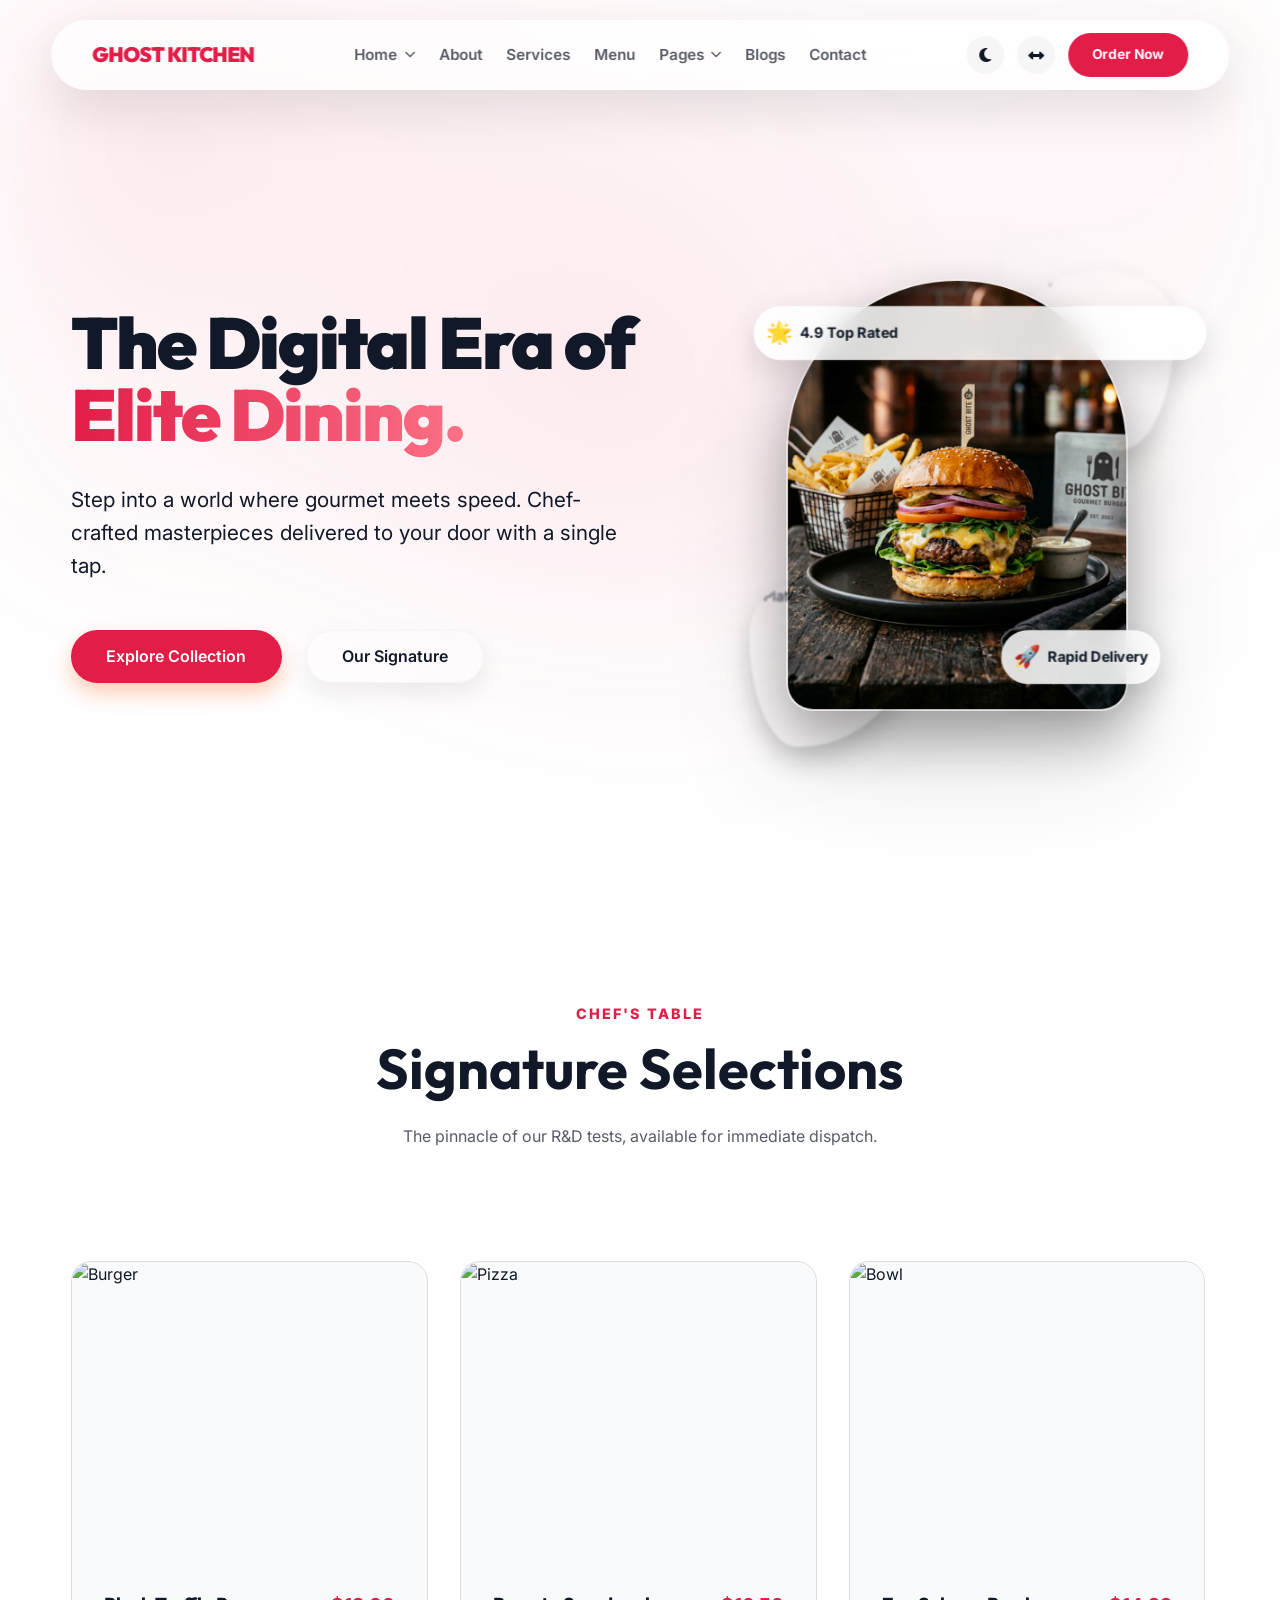
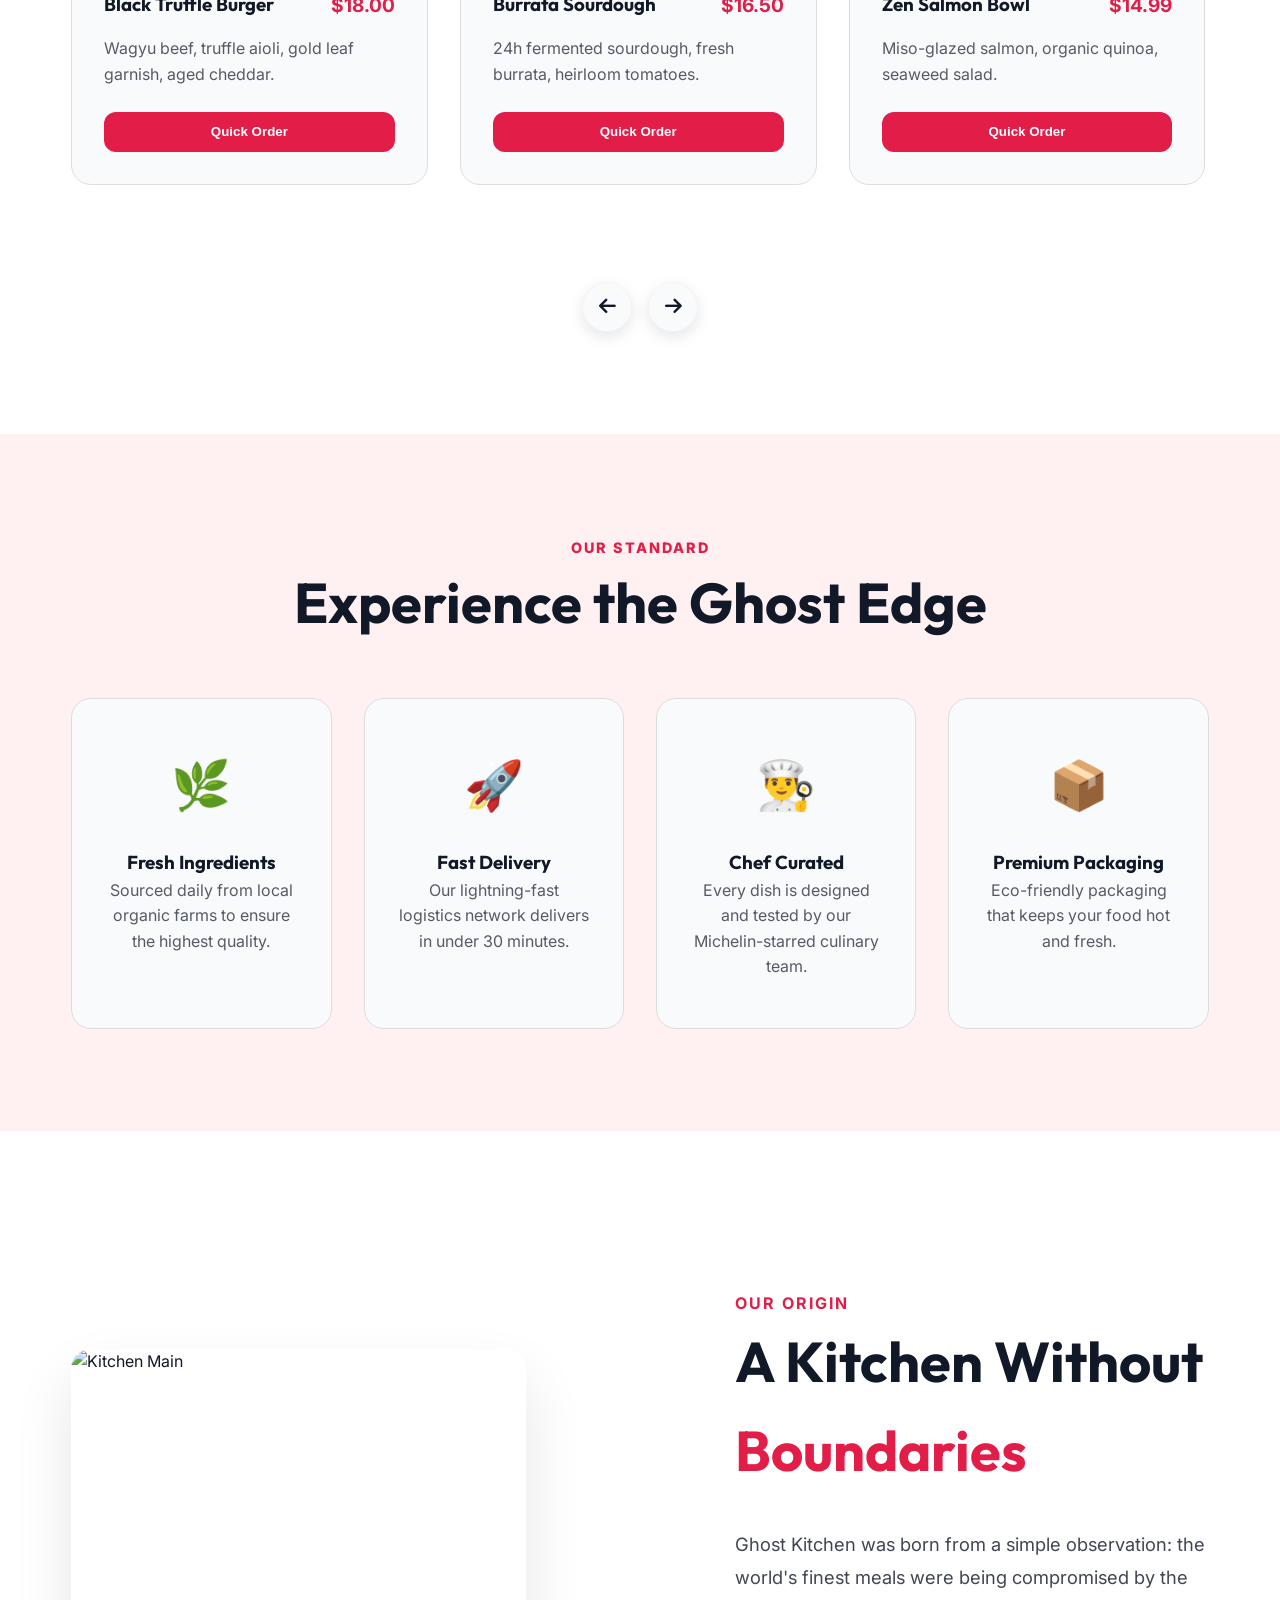
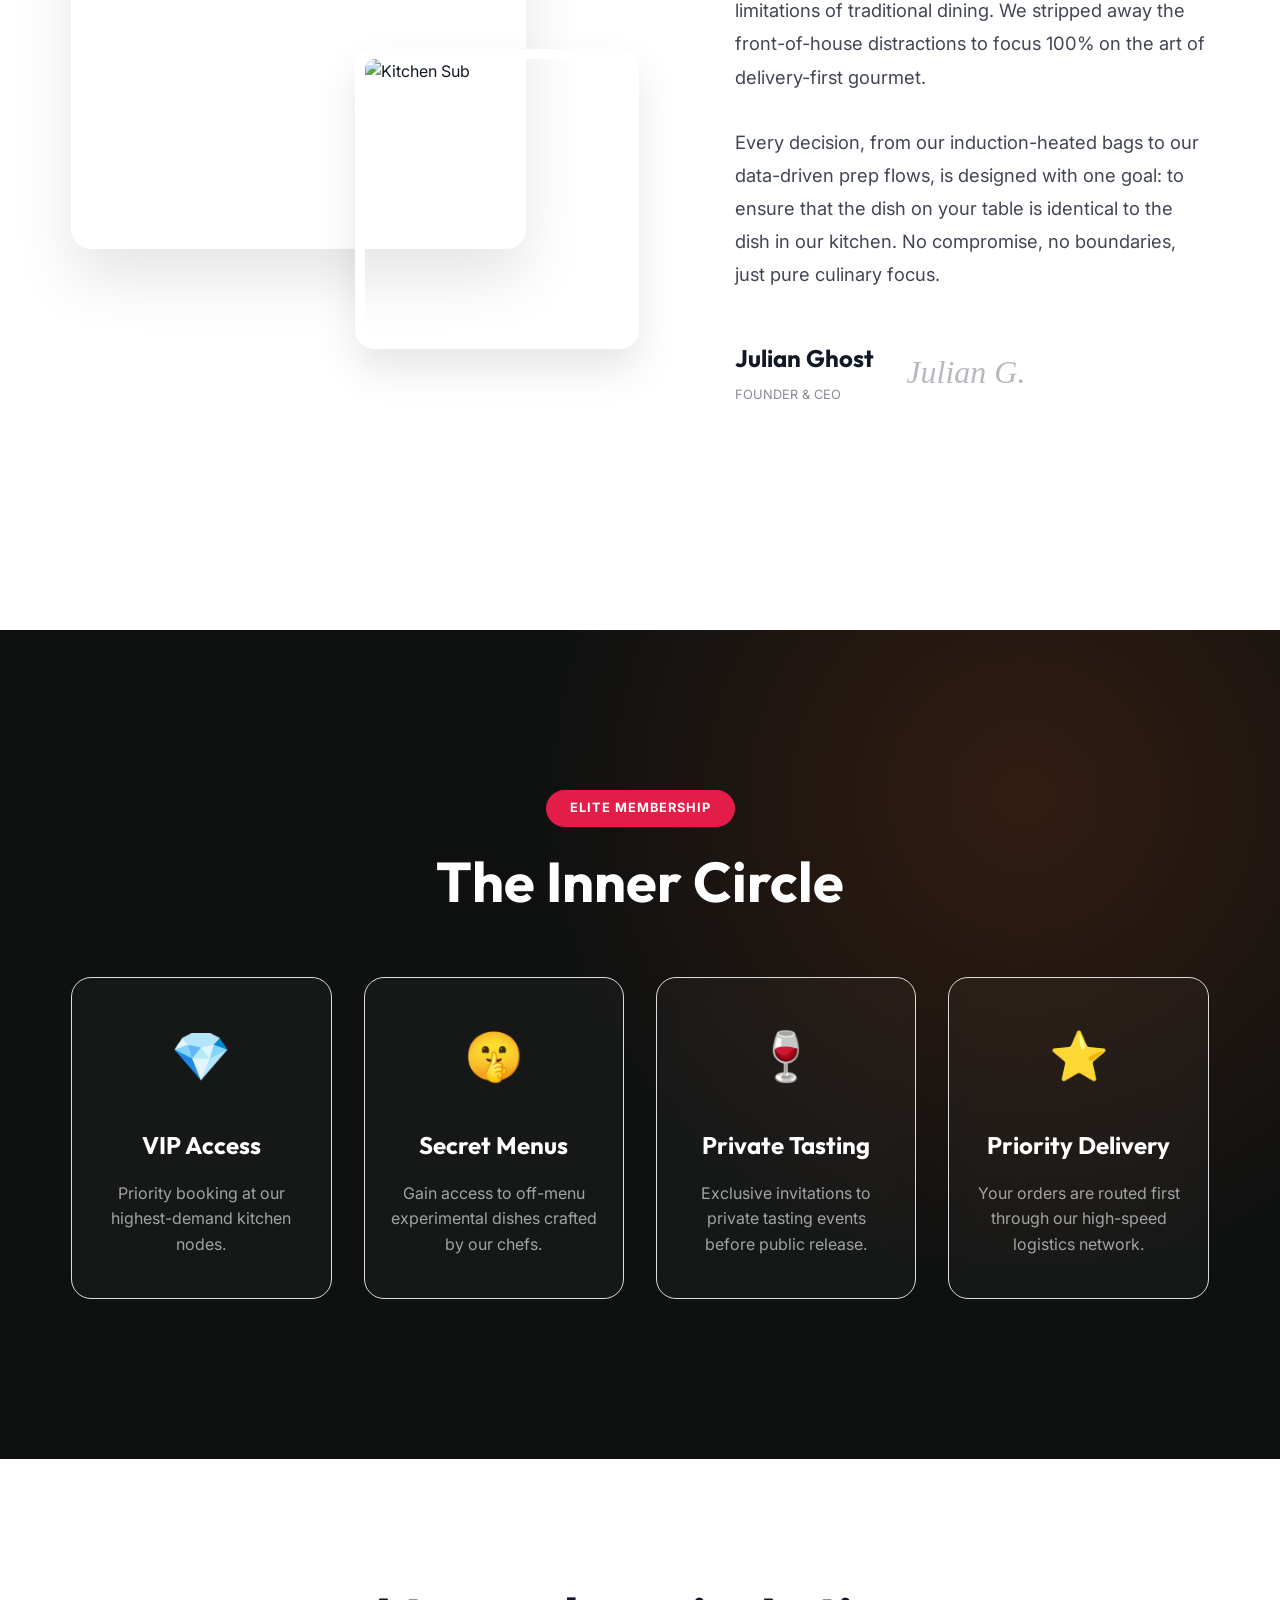
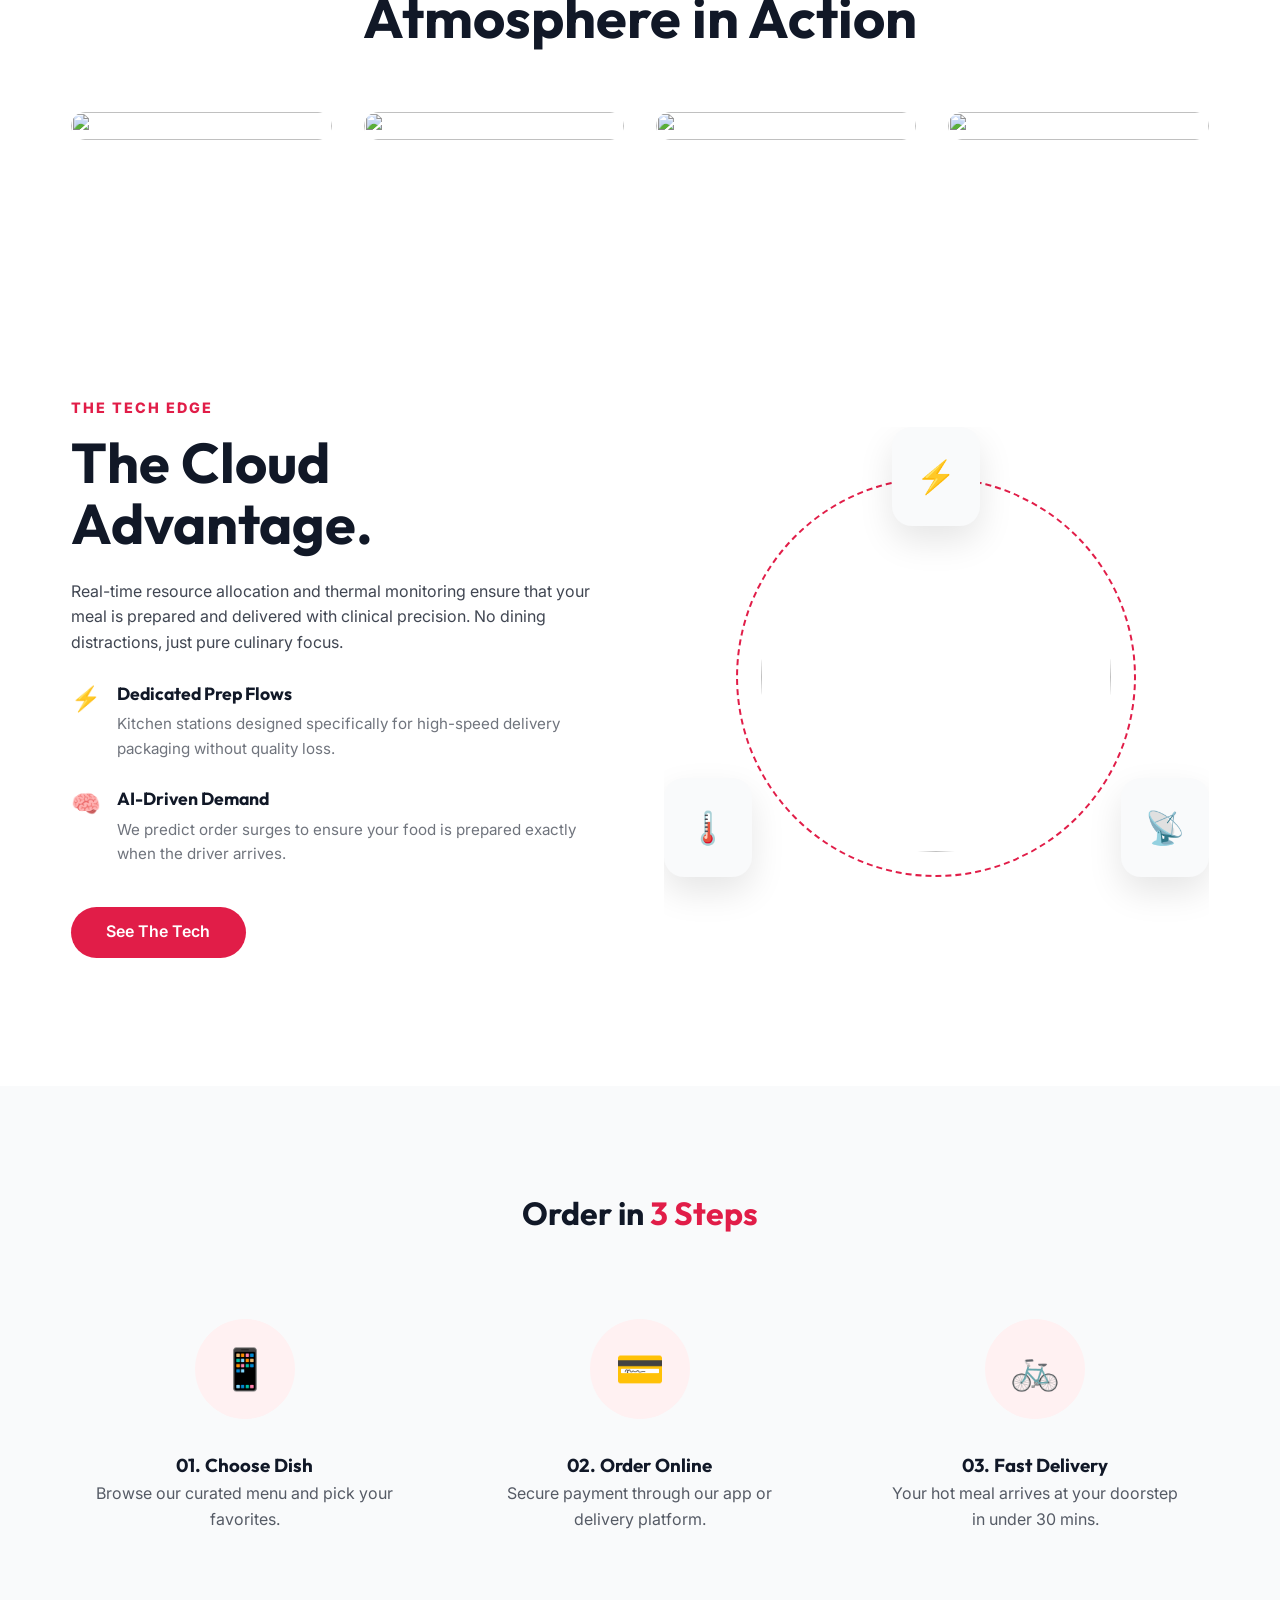
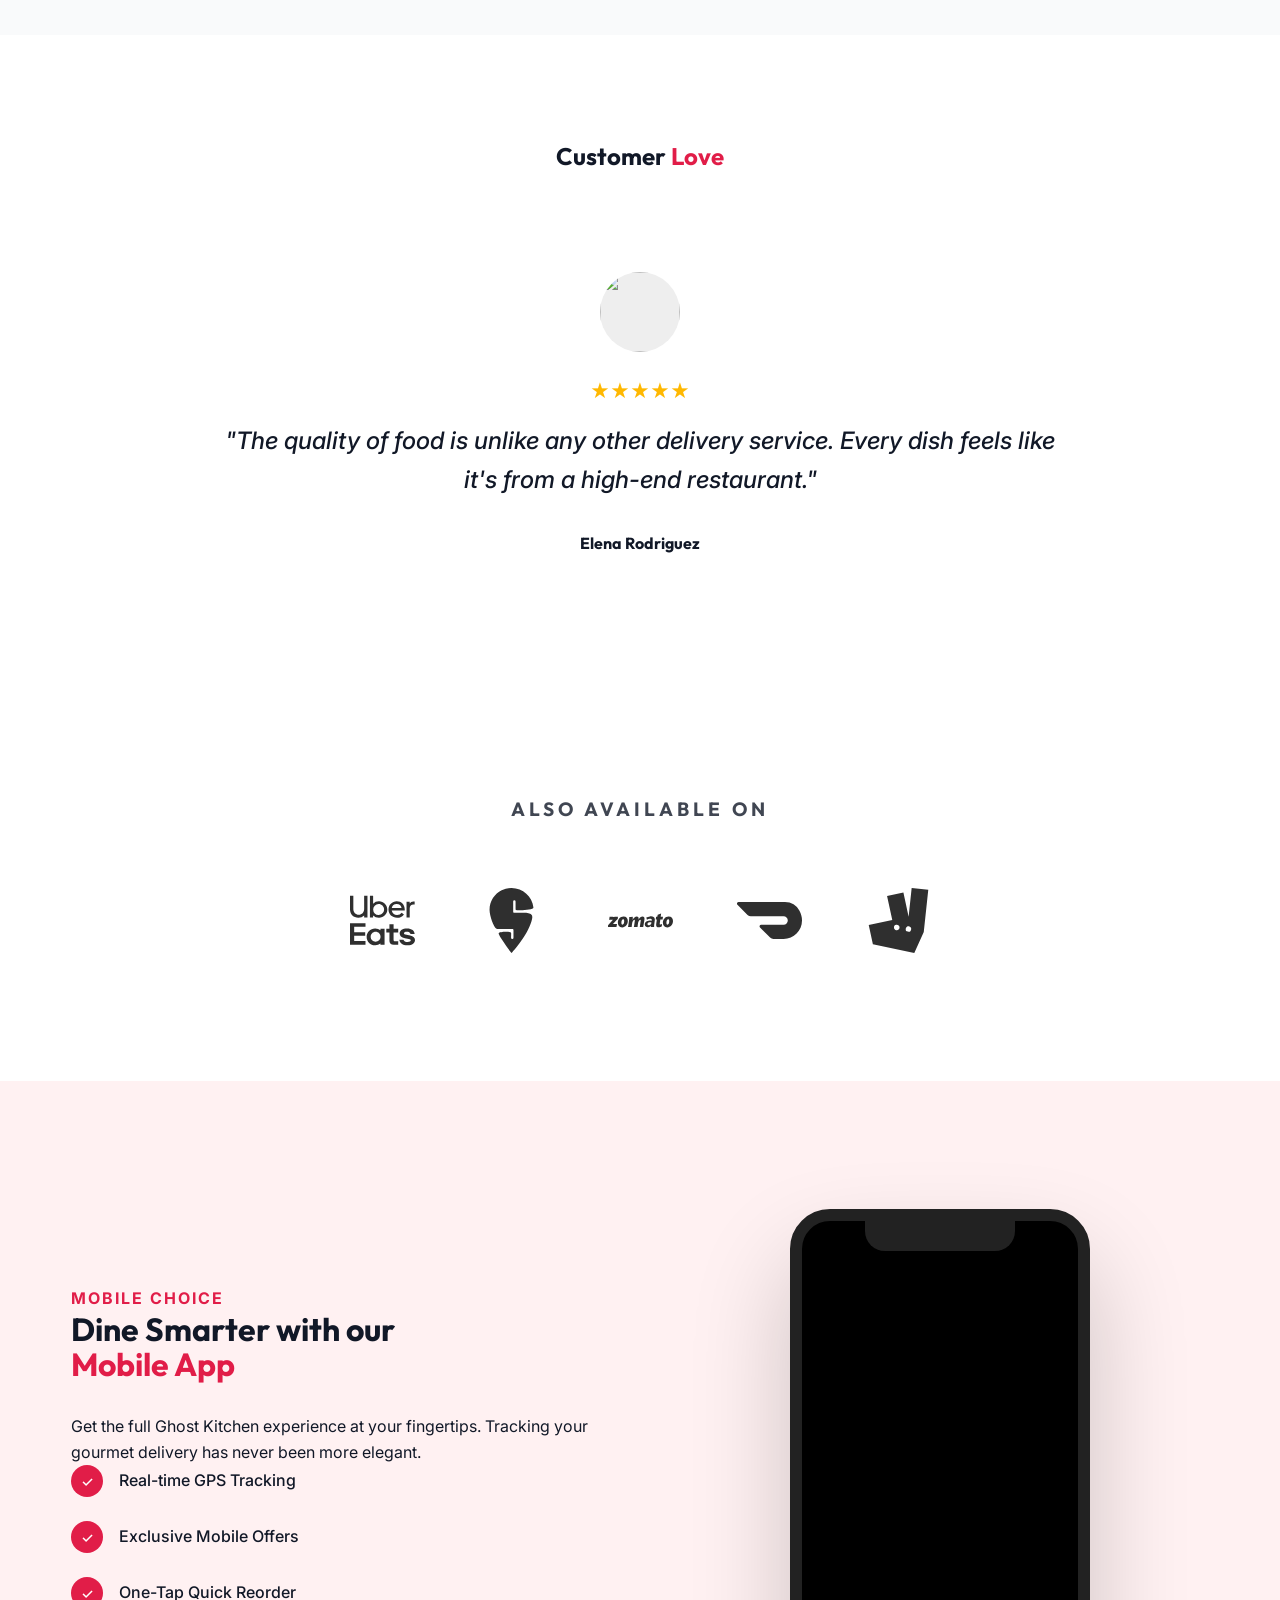
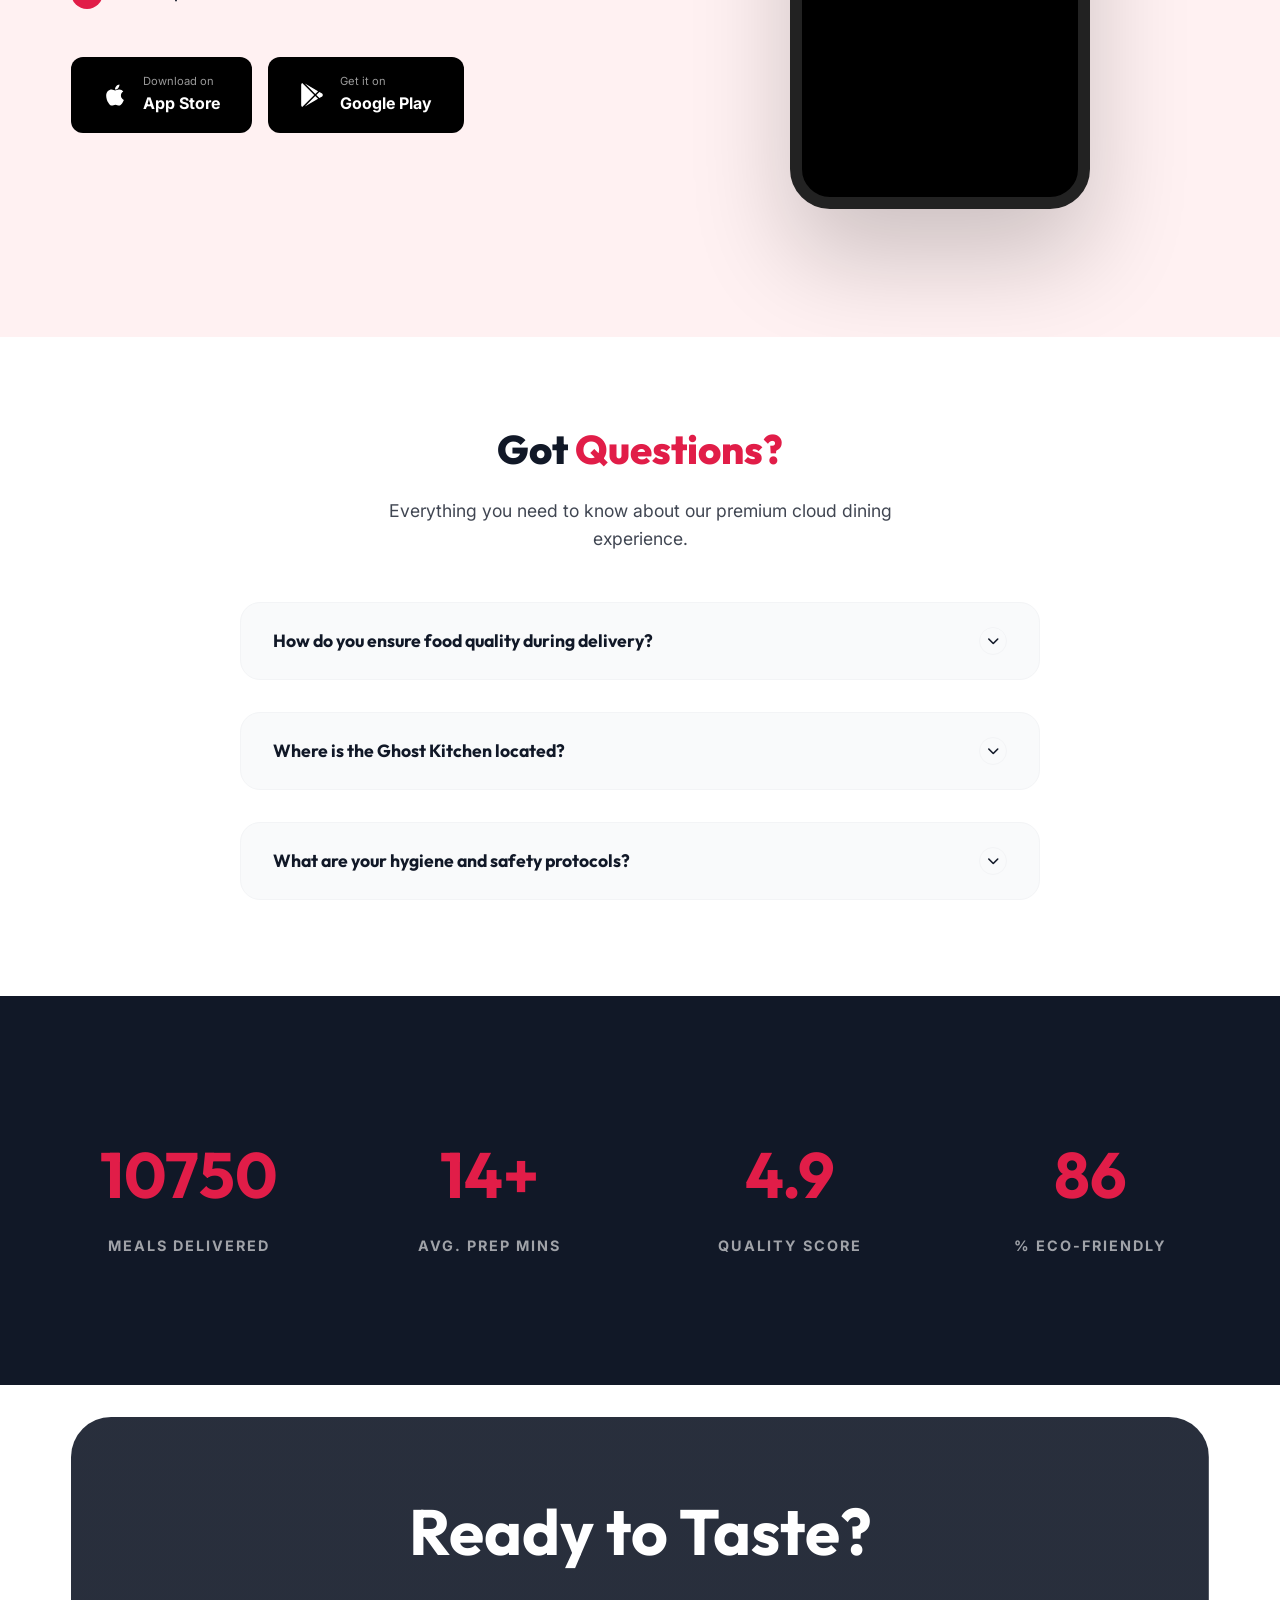
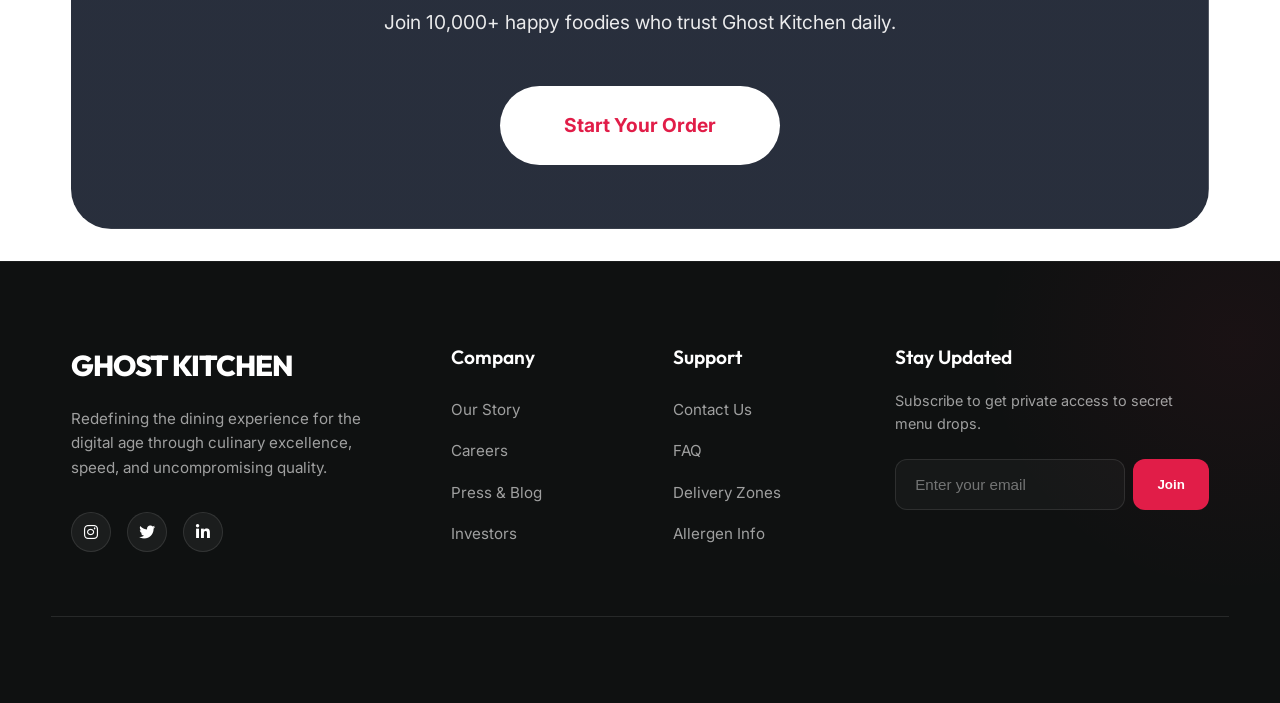
==== commit a976557c: "30/03" ====
--- a/index.html
+++ b/index.html
@@ -4,6 +4,7 @@
 <head>
     <meta charset="UTF-8">
     <meta name="viewport" content="width=device-width, initial-scale=1.0">
+    <link rel="icon" type="image/png" href="assets/images/favicon.png">
     <title>Ghost Kitchen | Premium Virtual Restaurant</title>
     <meta name="description"
         content="Experience the future of cloud dining. Chef-curated gourmet meals delivered to your doorstep.">
@@ -19,9 +20,26 @@
     <link rel="stylesheet" href="assets/css/style.css">
     <link rel="stylesheet" href="assets/css/dark-mode.css">
 
+    <!-- Navbar V4 -->
+    <link rel="stylesheet" href="https://cdnjs.cloudflare.com/ajax/libs/font-awesome/6.4.0/css/all.min.css">
+    <link rel="stylesheet" href="assets/css/navbar-v4.css">
+    <link rel="stylesheet" href="assets/css/rtl.css">
+    <link rel="stylesheet" href="assets/css/footer.css">
+    <link rel="stylesheet" href="assets/css/responsive.css">
+
+    <script>
+        // Immediate Theme & Direction application to prevent flash
+        (function() {
+            const dir = localStorage.getItem('dir') || 'ltr';
+            const theme = localStorage.getItem('theme') || 'light';
+            document.documentElement.dir = dir;
+            document.documentElement.setAttribute('data-theme', theme);
+        })();
+    </script>
+
     <style>
         /* Custom V2 Homepage Styles */
-        header {
+        /* header {
             position: fixed;
             top: 0;
             width: 100%;
@@ -41,9 +59,9 @@
 
         [data-theme="dark"] header.scrolled {
             background: rgba(17, 24, 39, 0.9);
-        }
-
-        .nav-container {
+        } */
+
+        /* .nav-container {
             display: flex;
             justify-content: space-between;
             align-items: center;
@@ -71,7 +89,7 @@
         .nav-menu a:hover {
             opacity: 1;
             color: var(--primary-color);
-        }
+        } */
 
         /* 1. Hero Section - V4 Dynamic Animated Collage */
         .hero {
@@ -81,7 +99,7 @@
             align-items: center;
             overflow: hidden;
             background: var(--bg-color);
-            padding-top: 80px;
+            padding-top: 90px;
         }
 
         /* Animated Mesh Background */
@@ -197,14 +215,19 @@
         /* V4 Floating Badges */
         .v4-badge {
             position: absolute;
-            background: white;
-            padding: 0.8rem 1.2rem;
+            background: rgba(255, 255, 255, 0.85);
+            backdrop-filter: blur(15px);
+            -webkit-backdrop-filter: blur(15px);
+            border: 1px solid rgba(255, 255, 255, 0.4);
+            padding: 0.6rem 0.8rem;
             border-radius: 100px;
             display: flex;
             align-items: center;
-            gap: 0.8rem;
+            gap: 0.5rem;
             font-weight: 700;
-            box-shadow: 0 15px 35px rgba(0, 0, 0, 0.1);
+            color: #111827;
+            /* Dark charcoal text for readability */
+            box-shadow: 0 15px 35px rgba(0, 0, 0, 0.12);
             z-index: 10;
         }
 
@@ -234,7 +257,7 @@
             .hero-container {
                 grid-template-columns: 1fr;
                 text-align: center;
-                padding-bottom: 100px;
+                padding-bottom: 50px;
             }
 
             .hero-content {
@@ -265,7 +288,7 @@
         .dish-card {
             background: var(--card-bg);
             border-radius: var(--radius-lg);
-            border: 1px solid var(--border-color);
+            border: 1px solid #ddd;
             padding: 0;
             display: flex;
             flex-direction: column;
@@ -351,7 +374,7 @@
         }
 
         .btn-nav:disabled {
-            opacity: 0.3;
+            opacity: 0.6;
             cursor: not-allowed;
             transform: none !important;
             box-shadow: none !important;
@@ -363,13 +386,21 @@
             }
         }
 
-        @media (max-width: 640px) {
+        @media (max-width: 768px) {
             .carousel-track .dish-card {
-                flex: 0 0 85%;
+                flex: 0 0 88vw;
+                min-width: unset;
+            }
+
+            .carousel-track {
+                padding-left: 6vw;
+                gap: 1.5rem;
+                display: flex;
             }
 
             .carousel-container {
-                margin: 0;
+                margin: 0 -1.5rem;
+                overflow: hidden;
             }
         }
 
@@ -480,7 +511,7 @@
             background: var(--card-bg);
             border-radius: var(--radius-lg);
             text-align: center;
-            border: 1px solid var(--border-color);
+            border: 1px solid #ddd;
         }
 
         .feature-icon {
@@ -631,9 +662,9 @@
             background-position: center;
             color: white;
             text-align: center;
-            padding: 8rem 0;
+            padding: 4rem 0;
             border-radius: 40px;
-            margin: 2rem;
+            margin: 2rem 0px;
         }
 
         /* 9. Ghost Kitchen Elite - Premium Section */
@@ -677,7 +708,7 @@
 
         .elite-card {
             background: rgba(255, 255, 255, 0.03);
-            border: 1px solid rgba(255, 255, 255, 0.1);
+            border: 1px solid #ddd;
             padding: 2.5rem 1.5rem;
             border-radius: var(--radius-lg);
             transition: var(--transition);
@@ -743,7 +774,7 @@
         }
 
         .app-content h2 {
-            font-size: 3rem;
+            font-size: 2rem;
             margin-bottom: 2rem;
             line-height: 1.1;
         }
@@ -906,7 +937,7 @@
         }
 
         .faq-question {
-            padding: 1.5rem 2rem;
+            padding: 1.5rem 5px;
             display: flex;
             justify-content: space-between;
             align-items: center;
@@ -1010,38 +1041,6 @@
         }
 
         /* 14. Sustainability Section */
-        .sustainability-section {
-            padding: 8rem 0;
-            background: #f0f7f4;
-            /* Soft mint green */
-            color: #1a3c34;
-            border-radius: 60px;
-            margin: 4rem 2rem;
-        }
-
-        .eco-grid {
-            display: grid;
-            grid-template-columns: repeat(auto-fit, minmax(280px, 1fr));
-            gap: 3rem;
-            margin-top: 4rem;
-        }
-
-        .eco-card {
-            text-align: left;
-            padding: 2rem;
-        }
-
-        .eco-card h3 {
-            color: #1a3c34;
-            margin-bottom: 1rem;
-        }
-
-        .eco-icon {
-            color: #2ecc71;
-            font-size: 2.5rem;
-            margin-bottom: 1.5rem;
-            display: block;
-        }
 
         /* 15. Live Kitchen Pulse (Stats) */
         .pulse-section {
@@ -1096,7 +1095,7 @@
         /* 16. Narrative Sections */
         .story-section {
             padding: 10rem 0;
-            background: #fff;
+            background: var(--bg-color);
         }
 
         .story-grid {
@@ -1127,7 +1126,7 @@
             height: 300px;
             object-fit: cover;
             border-radius: 20px;
-            border: 10px solid #fff;
+            border: 10px solid var(--bg-color);
             box-shadow: 0 20px 40px rgba(0, 0, 0, 0.1);
         }
 
@@ -1186,7 +1185,7 @@
         }
 
         .chef-card {
-            background: #fff;
+            background: var(--card-bg);
             border-radius: 150px 150px 30px 30px;
             overflow: hidden;
             box-shadow: 0 15px 35px rgba(0, 0, 0, 0.05);
@@ -1254,42 +1253,427 @@
             padding: 5rem 0 2rem;
         }
 
-        /* Responsive Improvements */
+        /* Total Mobile Responsiveness Fixes */
+        html,
+        body {
+            overflow-x: hidden;
+            width: 100%;
+            position: relative;
+        }
+
         @media (max-width: 1024px) {
             .hero-content h1 {
-                font-size: 4rem;
-            }
-
-            .nav-menu {
-                display: none;
-            }
-
-            /* Add hamburger logic in actual impl */
+                font-size: 3.2rem;
+            }
+
+            .hero-collage {
+                height: 450px;
+            }
+
+            .gallery-grid {
+                grid-template-columns: repeat(2, 1fr);
+            }
+        }
+
+        @media (max-width: 768px) {
+
+            .section,
+            .gallery-section,
+            .faq-section,
+            .tech-section,
+            .pulse-section,
+            .story-section,
+            .chef-section {
+                padding: 50px 0px !important;
+                text-align: center;
+            }
+
+            .hero {
+                padding-top: 80px;
+                min-height: auto;
+                padding-bottom: 2rem;
+            }
+
+            .hero-content {
+                text-align: center;
+            }
+
+            .hero-content h1 {
+                font-size: 2.2rem;
+                line-height: 1.2;
+                margin-bottom: 1rem;
+            }
+
+            .hero-content p {
+                font-size: 0.95rem;
+                margin-bottom: 1.5rem;
+            }
+
+            .hero-content .flex-btns {
+                flex-direction: column;
+                align-items: center;
+                gap: 1rem !important;
+                margin: 0 auto;
+                width: 100%;
+            }
+
+            .hero-content .btn {
+                width: 100%;
+                max-width: 280px;
+                padding: 1.2rem 2rem !important;
+                font-size: 15px !important;
+                height: 60px;
+                display: flex;
+                align-items: center;
+                justify-content: center;
+            }
+
+            .hero-collage {
+                height: 350px;
+                margin-top: 2rem;
+                position: relative;
+            }
+
+            .parallax-item.main-food {
+                width: 300px;
+                height: 300px;
+                position: relative;
+                z-index: 5;
+                margin: 0 auto;
+                left: auto;
+                transform: none;
+                /* box-shadow: 0 25px 50px rgba(0, 0, 0, 0.4) !important;
+                border: 4px solid rgba(255, 255, 255, 0.2) !important; */
+                border-radius: 40px !important;
+            }
+
+            .parallax-item.sub-food-1 {
+                width: 150px !important;
+                height: 150px !important;
+                z-index: 1;
+                filter: blur(8px);
+                opacity: 0.6;
+                top: -10%;
+                left: -5%;
+                display: block !important;
+            }
+
+            .parallax-item.sub-food-2 {
+                width: 120px !important;
+                height: 120px !important;
+                z-index: 1;
+                filter: blur(10px);
+                opacity: 0.5;
+                bottom: -5%;
+                right: -5%;
+                display: block !important;
+            }
+
+            .v4-badge {
+                padding: 0.45rem 0.8rem;
+                font-size: 0.75rem;
+                width: max-content;
+                z-index: 10;
+            }
+
+            .v4-badge-1 {
+                top: 0;
+                right: 0;
+                left: auto;
+                transform: translate(20%, -20%);
+            }
+
+            .v4-badge-2 {
+                bottom: 0;
+                left: 0;
+                right: auto;
+                transform: translate(-20%, 20%);
+            }
+
+            .section-header {
+                margin-bottom: 2rem;
+            }
+
+            .section-title {
+                font-size: 1.8rem;
+            }
+
+            .carousel-track {
+                padding-left: 0;
+                gap: 1rem;
+            }
+
+            .carousel-track .dish-card {
+                flex: 0 0 100%;
+                min-width: 100%;
+            }
+
+            .carousel-container {
+                margin: 0;
+                overflow: hidden;
+                width: 100%;
+            }
+
+            .carousel-nav {
+                margin-top: 1.5rem;
+                gap: 0.8rem !important;
+            }
+
+            .btn-nav {
+                width: 40px;
+                height: 40px;
+                font-size: 1rem;
+            }
+
+            .grid-4,
+            .grid-3,
+            .grid-2 {
+                grid-template-columns: 1fr;
+                gap: 1.5rem;
+                padding: 0 0.5rem;
+            }
+
+            .feature-card {
+                padding: 2rem 1.5rem !important;
+            }
+
+            .story-grid {
+                display: flex;
+                flex-direction: column;
+                gap: 2rem;
+            }
+
+            .story-image-stack {
+                height: 280px;
+                width: 100%;
+                position: relative;
+                margin-bottom: 1rem;
+            }
+
+            .story-img-main {
+                width: 85%;
+                height: 250px;
+            }
+
+            .story-img-sub {
+                width: 180px;
+                height: 180px;
+                bottom: 0;
+                right: 0;
+                border-width: 5px;
+            }
+
+            .story-content {
+                text-align: center;
+                padding: 0;
+            }
+
+            .story-content h2 {
+                font-size: 1.8rem;
+                margin-top: 1rem;
+            }
+
+            .story-signature-block {
+                flex-direction: column;
+                align-items: center !important;
+                text-align: center;
+                gap: 1rem !important;
+                margin-top: 2rem !important;
+            }
+
+            .testimonial-slide {
+                padding: 1rem;
+            }
+
+            .testimonial-slide p {
+                font-size: 1.2rem;
+            }
+
+            .partner-grid {
+                display: flex;
+                flex-direction: column;
+                align-items: center;
+                gap: 2rem;
+                padding: 2rem 0;
+                width: 100%;
+            }
+
+            .partner-item {
+                /* width: 150px; */
+                height: auto;
+                opacity: 1;
+            }
+
+            .partner-item svg {
+                height: 40px;
+            }
+
+            .app-container {
+                flex-direction: column;
+                text-align: center;
+                gap: 3rem;
+            }
+
+            .app-content {
+                text-align: center;
+                display: flex;
+                flex-direction: column;
+                align-items: center;
+            }
+
+            .app-features {
+                display: inline-flex;
+                flex-direction: column;
+                align-items: center;
+                text-align: left;
+                width: 100%;
+                margin: 2rem 0;
+            }
+
+            .app-feature {
+                justify-content: center;
+                width: 100%;
+                max-width: 250px;
+                /* margin: 0 auto; */
+            }
+
+            .app-download {
+                flex-direction: column;
+                align-items: center;
+                width: 100%;
+                gap: 1rem !important;
+            }
+
+            .btn-download {
+                width: 100%;
+                max-width: 280px;
+                justify-content: center;
+            }
+
+            .phone-mockup {
+                width: 180px;
+                height: 360px;
+                margin: 0 auto;
+            }
+
+            .pulse-section .stats-grid {
+                grid-template-columns: repeat(2, 1fr);
+                gap: 2rem;
+            }
+
+            .stat-item h2 {
+                font-size: 2rem;
+            }
+
+            .cta-section {
+                padding: 3rem 1.5rem;
+                text-align: center;
+            }
+
+            .cta-section h2 {
+                font-size: 2.5rem !important;
+            }
+
+            .cta-section .btn {
+                width: 100%;
+                max-width: 300px;
+                padding: 1.2rem !important;
+                font-size: 1.1rem !important;
+            }
+        }
+
+        @media (max-width: 480px) {
+            .hero-content h1 {
+                font-size: 1.8rem;
+            }
+
+            .hero-collage {
+                height: 280px;
+            }
+
+            .parallax-item.main-food {
+                width: 280px;
+                height: 280px;
+            }
+
+            .parallax-item.sub-food-1 {
+                width: 120px !important;
+                height: 120px !important;
+            }
+
+            .parallax-item.sub-food-2 {
+                width: 100px !important;
+                height: 100px !important;
+            }
+
+            .pulse-section .stats-grid {
+                grid-template-columns: 1fr;
+            }
+
+            .section-title {
+                font-size: 1.6rem;
+            }
+        }
+
+        @media screen and (min-width:0px) and (max-width:992px) {
+            .home_cloud_advantage_img {
+                width: 250px !important;
+                height: 250px !important;
+            }
+
+            .The_tech_edge_list {
+                text-align: left !important;
+            }
+        }
+
+        /* ===== 12. FAQ Section Fix ===== */
+        .faq-section { padding: 5rem 0; background: var(--bg-color); }
+        .faq-section .section-header { max-width: 600px; margin: 0 auto 3rem; text-align: center; }
+        .faq-section .section-header p { opacity: 0.8; font-size: 1.1rem; line-height: 1.6; }
+        .faq-accordion { max-width: 800px; margin: 0 auto; display: flex; flex-direction: column; gap: 1rem; }
+        .faq-accordion .faq-item {
+            background: var(--card-bg); border: 1px solid var(--border-color);
+            border-radius: var(--radius-lg); overflow: hidden; transition: var(--transition);
+        }
+        .faq-accordion .faq-item:hover { border-color: var(--primary-color); }
+        .faq-accordion .faq-question {
+            width: 100%; display: flex; justify-content: space-between; align-items: center;
+            padding: 1.5rem 2rem; cursor: pointer; background: none; border: none;
+            color: var(--text-color); font-family: 'Outfit', sans-serif; font-size: 1.1rem;
+            font-weight: 700; text-align: left; transition: color 0.3s;
+        }
+        .faq-accordion .faq-question:hover { color: var(--primary-color); }
+        .faq-accordion .faq-question.open { color: var(--primary-color); }
+        .faq-accordion .faq-icon {
+            min-width: 28px; height: 28px; border-radius: 50%;
+            border: 1.5px solid var(--border-color); display: flex; align-items: center;
+            justify-content: center; font-size: 0.75rem; color: var(--text-color);
+            transition: all 0.3s; flex-shrink: 0;
+        }
+        .faq-accordion .faq-question.open .faq-icon {
+            background: var(--primary-color); border-color: var(--primary-color);
+            color: #fff; transform: rotate(180deg);
+        }
+        .faq-accordion .faq-answer {
+            max-height: 0; overflow: hidden;
+            transition: max-height 0.45s cubic-bezier(0.165,0.84,0.44,1), padding 0.35s ease;
+            background: rgba(0,0,0,0.015);
+        }
+        [data-theme="dark"] .faq-accordion .faq-answer { background: rgba(255,255,255,0.015); }
+        .faq-accordion .faq-answer.open { max-height: 300px; padding-bottom: 0; }
+        .faq-accordion .faq-answer-inner {
+            font-size: 0.95rem; line-height: 1.75; opacity: 0.8; padding: 0 2rem 1.5rem;
+        }
+        @media (max-width: 640px) {
+            .faq-accordion .faq-question { padding: 1.2rem 1.5rem; font-size: 1rem; }
+            .faq-accordion .faq-answer-inner { padding: 0 1.5rem 1.5rem; }
+            .faq-section { padding: 3rem 0; }
         }
     </style>
 </head>
 
-<body>
-
-    <header id="main-header">
-        <div class="container nav-container">
-            <div class="logo">GHOST KITCHEN</div>
-            <nav class="nav-menu">
-                <ul>
-                    <li><a href="#home">Home</a></li>
-                    <li><a href="pages/services.html">Menu</a></li>
-                    <li><a href="pages/about.html">About</a></li>
-                    <li><a href="pages/blog.html">Blog</a></li>
-                    <li><a href="pages/contact.html">Contact</a></li>
-                </ul>
-            </nav>
-            <div style="display: flex; align-items: center; gap: 1.5rem;">
-                <button id="theme-toggle"
-                    style="background:none; border:none; cursor:pointer; font-size: 1.2rem;">🌓</button>
-                <a href="#featured" class="btn btn-primary">Order Now</a>
-            </div>
-        </div>
-    </header>
+<body data-theme="light">
+    <header id="main-header"></header>
 
     <main>
         <!-- 1. Hero Section - V4 Dynamic Animated Collage -->
@@ -1300,12 +1684,12 @@
                     <h1 class="reveal delay-1">The Digital Era of <br><span>Elite Dining.</span></h1>
                     <p class="reveal delay-2">Step into a world where gourmet meets speed. Chef-crafted masterpieces
                         delivered to your door with a single tap.</p>
-                    <div class="reveal delay-3" style="display: flex; gap: 1.5rem;">
+                    <div class="reveal delay-3 flex-btns" style="display: flex; gap: 1.5rem;">
                         <a href="pages/services.html" class="btn btn-primary"
-                            style="padding: 1.3rem 3rem; border-radius: 100px; box-shadow: 0 10px 20px rgba(255, 94, 20, 0.3);">Explore
+                            style="border-radius: 100px; box-shadow: 0 10px 20px rgba(255, 94, 20, 0.3);">Explore
                             Collection</a>
                         <a href="#featured" class="btn"
-                            style="border: 1px solid var(--border-color); padding: 1.3rem 3rem; border-radius: 100px; backdrop-filter: blur(10px); box-shadow: 0 10px 25px rgba(0,0,0,0.08);">Our
+                            style="border: 1px solid var(--border-color); border-radius: 100px; backdrop-filter: blur(10px); box-shadow: 0 10px 25px rgba(0,0,0,0.08);">Our
                             Signature</a>
                     </div>
                 </div>
@@ -1313,9 +1697,7 @@
                 <div class="hero-collage">
                     <!-- Parallax Food Items -->
                     <div class="parallax-item main-food" data-speed="0.03">
-                        <img src="https://images.unsplash.com/photo-1550547660-d9450f859349?q=80&w=1200&auto=format&fit=crop"
-                            alt="Premium Burger"
-                            style="width: 100%; height: 100%; object-fit: cover; border-radius: 250px 250px 40px 40px; box-shadow: 0 30px 60px rgba(0,0,0,0.3); border: 2px solid rgba(255,255,255,0.1);">
+                        <img src="assets/images/hero_burger.png" alt="Ghost Kitchen Burger" style="width: 100%; height: 100%; object-fit: cover; border-radius: 250px 250px 40px 40px; box-shadow: 0 30px 60px rgba(0,0,0,0.3); border: 2px solid rgba(255,255,255,0.1);">
                     </div>
                     <div class="parallax-item sub-food-1" data-speed="0.08" style="width: 250px; height: 250px;">
                         <img src="https://images.unsplash.com/photo-1546069901-ba9599a7e63c?q=80&w=600&auto=format&fit=crop"
@@ -1330,11 +1712,11 @@
 
                     <!-- V4 Animated Badges -->
                     <div class="v4-badge v4-badge-1 reveal delay-4">
-                        <span style="font-size: 1.5rem;">⭐</span>
+                        <span style="font-size: 1.5rem;">🌟</span>
                         <span>4.9 Top Rated</span>
                     </div>
                     <div class="v4-badge v4-badge-2 reveal delay-5">
-                        <span style="font-size: 1.5rem;">⚡</span>
+                        <span style="font-size: 1.5rem;">🚀</span>
                         <span>Rapid Delivery</span>
                     </div>
                 </div>
@@ -1344,159 +1726,120 @@
         <!-- 2. Featured Signature Dishes -->
         <section class="section" id="featured">
             <div class="container">
-                <div class="section-header reveal" style="text-align: center; margin-bottom: 4rem;">
-                    <span
-                        style="color: var(--primary-color); font-weight: 700; text-transform: uppercase; letter-spacing: 2px;">Chef's
-                        Table</span>
-                    <h2 style="font-size: 3rem; margin-top: 0.5rem;">Signature <span
-                            style="color: var(--primary-color)">Selections</span></h2>
-                </div>
+                <div class="section-header center reveal">
+                    <span class="section-subtitle">Chef's Table</span>
+                    <h2 class="section-title">Signature Selections</h2>
+                    <p class="mx-auto" style="opacity: 0.7; max-width: 500px;">The pinnacle of our R&D tests, available
+                        for immediate dispatch.</p>
+                </div>
+
                 <div class="carousel-container">
                     <div class="carousel-track" id="signature-track">
                         <!-- Dish 1 -->
                         <div class="dish-card reveal hover-lift">
                             <div class="img-zoom-container">
                                 <img src="https://images.unsplash.com/photo-1571091718767-18b5b1457add?q=80&w=600&auto=format&fit=crop"
-                                    alt="Burger">
+                                    alt="Burger" class="img-cover">
                             </div>
                             <div class="dish-info">
-                                <div class="dish-header">
-                                    <h3>Black Truffle Burger</h3>
+                                <div class="flex-between" style="margin-bottom: 1rem;">
+                                    <h3 style="margin:0;">Black Truffle Burger</h3>
                                     <span class="dish-price">$18.00</span>
                                 </div>
                                 <p style="opacity: 0.7; margin-bottom: 1.5rem;">Wagyu beef, truffle aioli, gold leaf
                                     garnish, aged cheddar.</p>
-                                <button class="btn btn-primary" style="width: 100%; border-radius: 12px;">Quick
-                                    Order</button>
+                                <button class="btn btn-primary w-full">Quick Order</button>
                             </div>
                         </div>
                         <!-- Dish 2 -->
                         <div class="dish-card reveal hover-lift delay-1">
                             <div class="img-zoom-container">
                                 <img src="https://images.unsplash.com/photo-1513104890138-7c749659a591?q=80&w=600&auto=format&fit=crop"
-                                    alt="Pizza">
+                                    alt="Pizza" class="img-cover">
                             </div>
                             <div class="dish-info">
-                                <div class="dish-header">
-                                    <h3>Burrata Sourdough</h3>
+                                <div class="flex-between" style="margin-bottom: 1rem;">
+                                    <h3 style="margin:0;">Burrata Sourdough</h3>
                                     <span class="dish-price">$16.50</span>
                                 </div>
                                 <p style="opacity: 0.7; margin-bottom: 1.5rem;">24h fermented sourdough, fresh burrata,
                                     heirloom tomatoes.</p>
-                                <button class="btn btn-primary" style="width: 100%; border-radius: 12px;">Quick
-                                    Order</button>
+                                <button class="btn btn-primary w-full">Quick Order</button>
                             </div>
                         </div>
                         <!-- Dish 3 -->
                         <div class="dish-card reveal hover-lift delay-2">
                             <div class="img-zoom-container">
                                 <img src="https://images.unsplash.com/photo-1546069901-ba9599a7e63c?q=80&w=600&auto=format&fit=crop"
-                                    alt="Bowl">
+                                    alt="Bowl" class="img-cover">
                             </div>
                             <div class="dish-info">
-                                <div class="dish-header">
-                                    <h3>Zen Salmon Bowl</h3>
+                                <div class="flex-between" style="margin-bottom: 1rem;">
+                                    <h3 style="margin:0;">Zen Salmon Bowl</h3>
                                     <span class="dish-price">$14.99</span>
                                 </div>
                                 <p style="opacity: 0.7; margin-bottom: 1.5rem;">Miso-glazed salmon, organic quinoa,
                                     seaweed salad.</p>
-                                <button class="btn btn-primary" style="width: 100%; border-radius: 12px;">Quick
-                                    Order</button>
+                                <button class="btn btn-primary w-full">Quick Order</button>
                             </div>
                         </div>
                         <!-- Dish 4 -->
                         <div class="dish-card reveal hover-lift">
                             <div class="img-zoom-container">
                                 <img src="https://images.unsplash.com/photo-1546549032-9571cd6b27df?q=80&w=600&auto=format&fit=crop"
-                                    alt="Lobster Ravioli">
+                                    alt="Lobster Ravioli" class="img-cover">
                             </div>
                             <div class="dish-info">
-                                <div class="dish-header">
-                                    <h3>Lobster Ravioli</h3>
+                                <div class="flex-between" style="margin-bottom: 1rem;">
+                                    <h3 style="margin:0;">Lobster Ravioli</h3>
                                     <span class="dish-price">$22.00</span>
                                 </div>
                                 <p style="opacity: 0.7; margin-bottom: 1.5rem;">Handmade pasta, butter poached lobster,
                                     saffron sauce.</p>
-                                <button class="btn btn-primary" style="width: 100%; border-radius: 12px;">Quick
-                                    Order</button>
+                                <button class="btn btn-primary w-full">Quick Order</button>
                             </div>
                         </div>
                         <!-- Dish 5 -->
                         <div class="dish-card reveal hover-lift delay-1">
                             <div class="img-zoom-container">
                                 <img src="https://images.unsplash.com/photo-1555939594-58d7cb561ad1?q=80&w=600&auto=format&fit=crop"
-                                    alt="Grill">
+                                    alt="Grill" class="img-cover">
                             </div>
                             <div class="dish-info">
-                                <div class="dish-header">
-                                    <h3>Wagyu Steak Strips</h3>
+                                <div class="flex-between" style="margin-bottom: 1rem;">
+                                    <h3 style="margin:0;">Wagyu Steak Strips</h3>
                                     <span class="dish-price">$28.00</span>
                                 </div>
                                 <p style="opacity: 0.7; margin-bottom: 1.5rem;">Grade A5 Wagyu, smoked sea salt,
                                     chimichurri.</p>
-                                <button class="btn btn-primary" style="width: 100%; border-radius: 12px;">Quick
-                                    Order</button>
+                                <button class="btn btn-primary w-full">Quick Order</button>
                             </div>
                         </div>
                         <!-- Dish 6 -->
                         <div class="dish-card reveal hover-lift delay-2">
                             <div class="img-zoom-container">
                                 <img src="https://images.unsplash.com/photo-1565299624946-b28f40a0ae38?q=80&w=600&auto=format&fit=crop"
-                                    alt="Tacos">
+                                    alt="Tacos" class="img-cover">
                             </div>
                             <div class="dish-info">
-                                <div class="dish-header">
-                                    <h3>Signature Street Tacos</h3>
+                                <div class="flex-between" style="margin-bottom: 1rem;">
+                                    <h3 style="margin:0;">Signature Street Tacos</h3>
                                     <span class="dish-price">$15.00</span>
                                 </div>
                                 <p style="opacity: 0.7; margin-bottom: 1.5rem;">Al pastor pork, pineapple salsa,
                                     handmade corn tortillas.</p>
-                                <button class="btn btn-primary" style="width: 100%; border-radius: 12px;">Quick
-                                    Order</button>
+                                <button class="btn btn-primary w-full">Quick Order</button>
                             </div>
                         </div>
                     </div>
                 </div>
-                <div class="carousel-nav">
-                    <button class="btn-nav" id="signature-prev" aria-label="Previous">←</button>
-                    <button class="btn-nav" id="signature-next" aria-label="Next">→</button>
-                </div>
-            </div>
-        </section>
-
-        <!-- 17. Culinary Visionaries -->
-        <section class="chef-section">
-            <div class="container">
-                <div class="section-header reveal" style="text-align: center;">
-                    <span
-                        style="color: var(--primary-color); font-weight: 700; text-transform: uppercase; letter-spacing: 2px;">The
-                        Masters</span>
-                    <h2 style="font-size: 3rem; margin-top: 1rem;">Meet Our <span
-                            style="color: var(--primary-color)">Culinary Visionaries</span></h2>
-                </div>
-                <div class="chef-grid">
-                    <div class="chef-card reveal hover-lift">
-                        <img src="https://images.unsplash.com/photo-1577219491135-ce391730fb2c?q=80&w=600&auto=format&fit=crop"
-                            alt="Chef Andre" class="chef-img">
-                        <div class="chef-info">
-                            <span>Executive Chef</span>
-                            <h3>Andre De Luca</h3>
-                            <p style="opacity: 0.7; font-size: 0.95rem;">Former Michelin-starred lead with 15 years
-                                experience in progressive European cuisine.</p>
-
-                        </div>
-                    </div>
-                    <div class="chef-card reveal hover-lift delay-1">
-                        <img src="https://images.unsplash.com/photo-1595273670150-bd0c3c392e46?q=80&w=600&auto=format&fit=crop"
-                            alt="Chef Sarah" class="chef-img">
-                        <div class="chef-info">
-                            <span>Saucier Master</span>
-                            <h3>Sarah Jenkins</h3>
-                            <p style="opacity: 0.7; font-size: 0.95rem;">Specializes in molecular gastronomy and flavor
-                                chemistry, ensuring perfect delivery balance.</p>
-
-                        </div>
-                    </div>
+                <div class="carousel-nav" style="display: flex; justify-content: center; gap: 1rem; margin-top: 3rem;">
+                    <button class="btn-nav" id="signature-prev" aria-label="Previous"
+                        style="width: 50px; height: 50px; border-radius: 50%; border: 1px solid var(--border-color); background: var(--card-bg); color: var(--text-color); cursor: pointer;"><i
+                            class="fas fa-arrow-left"></i></button>
+                    <button class="btn-nav" id="signature-next" aria-label="Next"
+                        style="width: 50px; height: 50px; border-radius: 50%; border: 1px solid var(--border-color); background: var(--card-bg); color: var(--text-color); cursor: pointer;"><i
+                            class="fas fa-arrow-right"></i></button>
                 </div>
             </div>
         </section>
@@ -1504,14 +1847,11 @@
         <!-- 3. Why Choose Our Kitchen -->
         <section class="section" style="background: var(--accent-color);">
             <div class="container">
-                <div class="section-header reveal" style="text-align: center; margin-bottom: 5rem;">
-                    <span
-                        style="color: var(--primary-color); font-weight: 700; text-transform: uppercase; letter-spacing: 2px;">Our
-                        Standard</span>
-                    <h2 style="font-size: 3rem; margin-top: 1rem;">Experience the <span
-                            style="color: var(--primary-color)">Ghost Edge</span></h2>
-                </div>
-                <div class="feature-grid">
+                <div class="section-header center reveal">
+                    <span class="section-subtitle">Our Standard</span>
+                    <h2 class="section-title">Experience the Ghost Edge</h2>
+                </div>
+                <div class="grid-4">
                     <div class="feature-card reveal hover-lift">
                         <span class="feature-icon">🌿</span>
                         <h3>Fresh Ingredients</h3>
@@ -1558,7 +1898,8 @@
                     <p>Every decision, from our induction-heated bags to our data-driven prep flows, is designed with
                         one goal: to ensure that the dish on your table is identical to the dish in our kitchen. No
                         compromise, no boundaries, just pure culinary focus.</p>
-                    <div style="display: flex; align-items: center; gap: 2rem; margin-top: 3rem;">
+                    <div class="story-signature-block"
+                        style="display: flex; align-items: center; gap: 2rem; margin-top: 3rem;">
                         <div>
                             <h4 style="font-size: 1.5rem; margin-bottom: 0.2rem;">Julian Ghost</h4>
                             <span style="opacity: 0.5; font-size: 0.8rem; text-transform: uppercase;">Founder &
@@ -1571,44 +1912,100 @@
             </div>
         </section>
 
-        <!-- 4. Menu Categories -->
-        <section class="section">
+        <!-- 9. Ghost Kitchen Elite -->
+        <section class="section elite-section">
             <div class="container">
-                <div class="section-header reveal" style="text-align: center; margin-bottom: 4rem;">
-                    <h2 style="font-size: 2.5rem;">Explore <span style="color: var(--primary-color)">Categories</span>
-                    </h2>
-                </div>
-                <div class="category-grid">
-                    <div class="category-card reveal hover-lift">
-                        <img src="https://images.unsplash.com/photo-1568901346375-23c9450c58cd?q=80&w=800&auto=format&fit=crop"
-                            alt="Burgers">
-                        <div class="category-overlay"></div>
-                        <h3>Burgers</h3>
-                    </div>
-                    <div class="category-card reveal hover-lift delay-1">
-                        <img src="https://images.unsplash.com/photo-1513104890138-7c749659a591?q=80&w=400&auto=format&fit=crop"
-                            alt="Pizza">
-                        <div class="category-overlay"></div>
-                        <h3>Pizza</h3>
-                    </div>
-                    <div class="category-card reveal hover-lift delay-2">
-                        <img src="https://images.unsplash.com/photo-1546069901-ba9599a7e63c?q=80&w=400&auto=format&fit=crop"
-                            alt="Bowls">
-                        <div class="category-overlay"></div>
-                        <h3>Bowls</h3>
-                    </div>
-                    <div class="category-card reveal hover-lift delay-3">
-                        <img src="https://images.unsplash.com/photo-1512621776951-a57141f2eefd?q=80&w=400&auto=format&fit=crop"
-                            alt="Vegan">
-                        <div class="category-overlay"></div>
-                        <h3>Vegan</h3>
-                    </div>
-                    <div class="category-card reveal hover-lift delay-4">
-                        <img src="https://images.unsplash.com/photo-1551024506-0bccd828d307?q=80&w=400&auto=format&fit=crop"
-                            alt="Desserts">
-                        <div class="category-overlay"></div>
-                        <h3>Desserts</h3>
-                    </div>
+                <div class="section-header center reveal">
+                    <span class="elite-badge">Elite Membership</span>
+                    <h2 class="section-title">The Inner Circle</h2>
+                </div>
+                <div class="grid-4">
+                    <div class="elite-card reveal hover-lift">
+                        <span class="elite-icon">💎</span>
+                        <h3>VIP Access</h3>
+                        <p>Priority booking at our highest-demand kitchen nodes.</p>
+                    </div>
+                    <div class="elite-card reveal hover-lift delay-1">
+                        <span class="elite-icon">🤫</span>
+                        <h3>Secret Menus</h3>
+                        <p>Gain access to off-menu experimental dishes crafted by our chefs.</p>
+                    </div>
+                    <div class="elite-card reveal hover-lift delay-2">
+                        <span class="elite-icon">🍷</span>
+                        <h3>Private Tasting</h3>
+                        <p>Exclusive invitations to private tasting events before public release.</p>
+                    </div>
+                    <div class="elite-card reveal hover-lift delay-3">
+                        <span class="elite-icon">⭐</span>
+                        <h3>Priority Delivery</h3>
+                        <p>Your orders are routed first through our high-speed logistics network.</p>
+                    </div>
+                </div>
+            </div>
+        </section>
+
+        <!-- 11. Action Gallery -->
+        <section class="section gallery-section">
+            <div class="container">
+                <div class="section-header center reveal">
+                    <h2 class="section-title">Atmosphere in Action</h2>
+                </div>
+                <div class="grid-4">
+                    <div class="gallery-item reveal"><img
+                            src="https://images.unsplash.com/photo-1556910103-1c02745aae4d?q=80&w=600"
+                            class="img-cover"></div>
+                    <div class="gallery-item reveal delay-1"><img
+                            src="https://images.unsplash.com/photo-1504674900247-0877df9cc836?q=80&w=400"
+                            class="img-cover"></div>
+                    <div class="gallery-item reveal delay-2"><img
+                            src="https://images.unsplash.com/photo-1577219491135-ce391730fb2c?q=80&w=600"
+                            class="img-cover"></div>
+                    <div class="gallery-item reveal delay-3"><img
+                            src="https://images.unsplash.com/photo-1595273670150-bd0c3c392e46?q=80&w=600"
+                            class="img-cover"></div>
+                </div>
+            </div>
+        </section>
+
+        <!-- 13. High-Tech Efficiency -->
+        <section class="section tech-section">
+            <div class="container grid-2">
+                <div class="reveal">
+                    <span class="section-subtitle">The Tech Edge</span>
+                    <h2 class="section-title">The Cloud Advantage.</h2>
+                    <p style="margin-bottom: 1.5rem; opacity: 0.8;">Real-time resource allocation and thermal monitoring
+                        ensure that your meal is prepared and delivered with clinical precision. No dining distractions,
+                        just pure culinary focus.</p>
+
+                    <ul style="display: grid; gap: 1.5rem; margin-bottom: 2.5rem; list-style: none; padding: 0;">
+                        <li style="display: flex; gap: 1rem; align-items: flex-start;">
+                            <span style="color: var(--primary-color); font-size: 1.5rem;">⚡</span>
+                            <div class="The_tech_edge_list">
+                                <h4 style="margin-bottom: 0.3rem; font-size: 1.1rem;">Dedicated Prep Flows</h4>
+                                <p style="font-size: 0.95rem; opacity: 0.6; margin: 0;">Kitchen stations designed
+                                    specifically for high-speed delivery packaging without quality loss.</p>
+                            </div>
+                        </li>
+                        <li style="display: flex; gap: 1rem; align-items: flex-start;">
+                            <span style="color: var(--primary-color); font-size: 1.5rem;">🧠</span>
+                            <div class="The_tech_edge_list">
+                                <h4 style="margin-bottom: 0.3rem; font-size: 1.1rem;">AI-Driven Demand</h4>
+                                <p style="font-size: 0.95rem; opacity: 0.6; margin: 0;">We predict order surges to
+                                    ensure your food is prepared exactly when the driver arrives.</p>
+                            </div>
+                        </li>
+                    </ul>
+
+                    <a href="pages/services.html" class="btn btn-primary">See The Tech</a>
+                </div>
+                <div class="tech-visual reveal delay-2">
+                    <div class="tech-circle"></div>
+                    <div class="tech-icon-float icon-1">⚡</div>
+                    <div class="tech-icon-float icon-2">📡</div>
+                    <div class="tech-icon-float icon-3">🌡️</div>
+                    <img src="https://images.unsplash.com/photo-1571091718767-18b5b1457add?q=80&w=600&auto=format&fit=crop"
+                        style="width: 350px; height: 350px; object-fit: cover; border-radius: 50%; z-index: 1;"
+                        class="home_cloud_advantage_img">
                 </div>
             </div>
         </section>
@@ -1616,7 +2013,7 @@
         <!-- 5. How Ordering Works -->
         <section class="section" style="background: var(--card-bg);">
             <div class="container text-center">
-                <h2 class="reveal" style="font-size: 3rem; margin-bottom: 5rem; text-align: center;">Order in <span
+                <h2 class="reveal" style="font-size: 2rem; margin-bottom: 5rem; text-align: center;">Order in <span
                         style="color: var(--primary-color)">3 Steps</span></h2>
                 <div
                     style="display: grid; grid-template-columns: repeat(auto-fit, minmax(280px, 1fr)); gap: 3rem; text-align: center;">
@@ -1748,48 +2145,7 @@
             </div>
         </section> -->
 
-        <!-- 9. Ghost Kitchen Elite Membership -->
-        <section class="elite-section">
-            <div class="container">
-                <div class="section-header reveal" style="text-align: center;">
-                    <div class="elite-badge">Premium Experience</div>
-                    <h2 style="font-size: 3.5rem; color: #fff;">Ghost Kitchen <span
-                            style="color: var(--primary-color)">Elite</span></h2>
-                    <p style="max-width: 600px; margin: 1.5rem auto; opacity: 0.6; font-size: 1.2rem;">Join our
-                        exclusive membership program and unlock a world of gourmet benefits designed for the true food
-                        enthusiast.</p>
-                </div>
-
-                <div class="elite-grid">
-                    <div class="elite-card reveal hover-lift">
-                        <span class="elite-icon">💎</span>
-                        <h3>Priority Delivery</h3>
-                        <p>Your orders are always at the top of our queue. Guaranteed delivery in under 20 minutes.</p>
-                    </div>
-                    <div class="elite-card reveal hover-lift delay-1">
-                        <span class="elite-icon">🎁</span>
-                        <h3>Weekly Surprise</h3>
-                        <p>Every weekend, receive a chef-crafted complimentary side dish or dessert with your order.</p>
-                    </div>
-                    <div class="elite-card reveal hover-lift delay-2">
-                        <span class="elite-icon">🥂</span>
-                        <h3>Exclusive Menu</h3>
-                        <p>Access limited-edition dishes and secret menu items available only to Elite members.</p>
-                    </div>
-                    <div class="elite-card reveal hover-lift delay-3">
-                        <span class="elite-icon">💰</span>
-                        <h3>10% Cashback</h3>
-                        <p>Earn 10% back in dining credits on every single transaction, usable anytime.</p>
-                    </div>
-                </div>
-
-                <div class="reveal delay-4" style="text-align: center; margin-top: 5rem;">
-                    <a href="#" class="btn btn-primary"
-                        style="padding: 1.5rem 4rem; border-radius: 100px; font-size: 1.2rem; box-shadow: 0 20px 40px rgba(255, 94, 20, 0.3);">Become
-                        Elite Member</a>
-                </div>
-            </div>
-        </section>
+
 
         <!-- 10. Mobile App Promotion -->
         <section class="app-section">
@@ -1850,161 +2206,48 @@
             </div>
         </section>
 
-        </section>
-
-        <!-- 11. Action Gallery -->
-        <section class="gallery-section">
-            <div class="container">
-                <div class="section-header reveal" style="text-align: center; margin-bottom: 4rem;">
-                    <span
-                        style="color: var(--primary-color); font-weight: 700; text-transform: uppercase; letter-spacing: 2px;">Visual
-                        Journey</span>
-                    <h2>Inside the <span style="color: var(--primary-color)">Kitchen</span></h2>
-                </div>
-                <div class="gallery-grid">
-                    <div class="gallery-item large reveal">
-                        <img src="https://images.unsplash.com/photo-1556910103-1c02745aae4d?q=80&w=800&auto=format&fit=crop"
-                            alt="Chef Cooking">
-                    </div>
-                    <div class="gallery-item reveal delay-1">
-                        <img src="https://images.unsplash.com/photo-1504674900247-0877df9cc836?q=80&w=400&auto=format&fit=crop"
-                            alt="Food Spread">
-                    </div>
-                    <div class="gallery-item tall reveal delay-2">
-                        <img src="https://images.unsplash.com/photo-1512621776951-a57141f2eefd?q=80&w=400&auto=format&fit=crop"
-                            alt="Ingredients">
-                    </div>
-                    <div class="gallery-item reveal delay-3">
-                        <img src="https://images.unsplash.com/photo-1513104890138-7c749659a591?q=80&w=400&auto=format&fit=crop"
-                            alt="Pizza Bake">
-                    </div>
-                    <!-- <div class="gallery-item reveal delay-4">
-                        <img src="https://images.unsplash.com/photo-1546069901-ba9599a7e63c?q=80&w=400&auto=format&fit=crop"
-                            alt="Salad Prep">
-                    </div> -->
-                </div>
-            </div>
-        </section>
-
         <!-- 12. FAQ Section -->
         <section class="faq-section">
             <div class="container">
-                <div class="section-header reveal" style="text-align: center;">
-                    <h2 style="font-size: 3rem;">Got <span style="color: var(--primary-color)">Questions?</span></h2>
+                <div class="section-header reveal">
+                    <h2 style="font-size: 2.5rem; font-weight: 800; margin-bottom: 1rem;">Got <span
+                            style="color: var(--primary-color)">Questions?</span></h2>
                     <p>Everything you need to know about our premium cloud dining experience.</p>
                 </div>
 
                 <div class="faq-accordion reveal delay-1">
                     <div class="faq-item">
-                        <div class="faq-question">
-                            <span>How do you ensure food quality during delivery?</span>
-                            <span class="faq-icon">▼</span>
+                        <button class="faq-question" onclick="toggleFaqIndex(this)">
+                            How do you ensure food quality during delivery?
+                            <span class="faq-icon"><i class="fas fa-chevron-down"></i></span>
+                        </button>
+                        <div class="faq-answer">
+                            <div class="faq-answer-inner">We use custom-engineered, induction-heated delivery bags and eco-friendly temperature-controlled packaging to ensure your dish arrives exactly as the chef intended.</div>
                         </div>
+                    </div>
+                    <div class="faq-item">
+                        <button class="faq-question" onclick="toggleFaqIndex(this)">
+                            Where is the Ghost Kitchen located?
+                            <span class="faq-icon"><i class="fas fa-chevron-down"></i></span>
+                        </button>
                         <div class="faq-answer">
-                            <p>We use custom-engineered, induction-heated delivery bags and eco-friendly
-                                temperature-controlled packaging to ensure your dish arrives exactly as the chef
-                                intended.</p>
+                            <div class="faq-answer-inner">We operate from a state-of-the-art culinary hub designed specifically for high-efficiency delivery, allowing us to maintain gourmet standards while serving the entire metropolitan area.</div>
                         </div>
                     </div>
                     <div class="faq-item">
-                        <div class="faq-question">
-                            <span>Where is the Ghost Kitchen located?</span>
-                            <span class="faq-icon">▼</span>
-                        </div>
+                        <button class="faq-question" onclick="toggleFaqIndex(this)">
+                            What are your hygiene and safety protocols?
+                            <span class="faq-icon"><i class="fas fa-chevron-down"></i></span>
+                        </button>
                         <div class="faq-answer">
-                            <p>We operate from a state-of-the-art culinary hub designed specifically for high-efficiency
-                                delivery, allowing us to maintain gourmet standards while serving the entire
-                                metropolitan area.</p>
-                        </div>
-                    </div>
-                    <div class="faq-item">
-                        <div class="faq-question">
-                            <span>What are your hygiene and safety protocols?</span>
-                            <span class="faq-icon">▼</span>
-                        </div>
-                        <div class="faq-answer">
-                            <p>Our kitchen exceeds 5-star safety ratings. We implement hourly sanitation cycles,
-                                real-time temperature monitoring of all ingredients, and rigorous health checks for all
-                                culinary staff.</p>
+                            <div class="faq-answer-inner">Our kitchen exceeds 5-star safety ratings. We implement hourly sanitation cycles, real-time temperature monitoring of all ingredients, and rigorous health checks for all culinary staff.</div>
                         </div>
                     </div>
                 </div>
             </div>
         </section>
 
-        </section>
-
-        <!-- 13. Technology & Efficiency -->
-        <section class="tech-section">
-            <div class="container tech-grid">
-                <div class="tech-content reveal">
-                    <span
-                        style="color: var(--primary-color); font-weight: 700; text-transform: uppercase; letter-spacing: 2px;">The
-                        Cloud Advantage</span>
-                    <h2 style="font-size: 2.8rem; margin-top: 0.5rem;">Optimized for <span
-                            style="color: var(--primary-color)">Excellence</span></h2>
-                    <p style="margin: 1.5rem 0; font-size: 1.1rem; opacity: 0.7;">Unlike traditional restaurants, our
-                        space is 100% focused on delivery. No dining distractions. Just pure culinary precision and
-                        speed.</p>
-                    <ul style="display: grid; gap: 1.5rem;">
-                        <li style="display: flex; gap: 1rem; align-items: flex-start;">
-                            <span style="color: var(--primary-color); font-size: 1.5rem;">⚡</span>
-                            <div>
-                                <h4 style="margin-bottom: 0.3rem;">Dedicated Prep Flows</h4>
-                                <p style="font-size: 0.95rem; opacity: 0.6;">Kitchen stations designed specifically for
-                                    high-speed delivery packaging without quality loss.</p>
-                            </div>
-                        </li>
-                        <li style="display: flex; gap: 1rem; align-items: flex-start;">
-                            <span style="color: var(--primary-color); font-size: 1.5rem;">🧠</span>
-                            <div>
-                                <h4 style="margin-bottom: 0.3rem;">AI-Driven Demand</h4>
-                                <p style="font-size: 0.95rem; opacity: 0.6;">We predict order surges to ensure your food
-                                    is prepared exactly when the driver arrives.</p>
-                            </div>
-                        </li>
-                    </ul>
-                </div>
-                <div class="tech-visual reveal delay-2">
-                    <div class="tech-circle"></div>
-                    <div class="tech-icon-float icon-1">🍳</div>
-                    <div class="tech-icon-float icon-2">🛰️</div>
-                    <div class="tech-icon-float icon-3">📦</div>
-                    <img src="https://images.unsplash.com/photo-1600566752355-35792bed3a88?q=80&w=600&auto=format&fit=crop"
-                        style="width: 280px; height: 350px; object-fit: cover; border-radius: 140px; z-index: 1;">
-                </div>
-            </div>
-        </section>
-
         <!-- 14. Sustainability Section -->
-        <section class="sustainability-section">
-            <div class="container">
-                <div class="section-header reveal" style="text-align: center;">
-                    <span
-                        style="color: #2ecc71; font-weight: 700; text-transform: uppercase; letter-spacing: 2px;">Green
-                        Initiative</span>
-                    <h2 style="font-size: 3rem; margin-top: 1rem;">Better for You, <br>Better for the <span
-                            style="color: #2ecc71">Planet</span></h2>
-                </div>
-                <div class="eco-grid">
-                    <div class="eco-card reveal hover-lift">
-                        <span class="eco-icon">♻️</span>
-                        <h3>Zero Single-Use Plastic</h3>
-                        <p>All our containers are 100% biodegradable and compostable, leaving no trace behind.</p>
-                    </div>
-                    <div class="eco-card reveal hover-lift delay-1">
-                        <span class="eco-icon">📉</span>
-                        <h3>Lower Carbon Footprint</h3>
-                        <p>By removing the front-of-house, we reduce energy consumption by up to 40% per meal.</p>
-                    </div>
-                    <div class="eco-card reveal hover-lift delay-2">
-                        <span class="eco-icon">🍎</span>
-                        <h3>Zero Food Waste</h3>
-                        <p>Our data-driven inventory management ensures we only source exactly what we cook.</p>
-                    </div>
-                </div>
-            </div>
-        </section>
 
         <!-- 15. Live Kitchen Pulse (Stats) -->
         <section class="pulse-section">
@@ -2043,50 +2286,68 @@
         </section>
     </main>
 
-    <footer>
-        <div class="container"
-            style="display: grid; grid-template-columns: repeat(auto-fit, minmax(250px, 1fr)); gap: 4rem; border-bottom: 1px solid rgba(255,255,255,0.1); padding-bottom: 4rem;">
-            <div>
-                <div class="logo" style="margin-bottom: 2rem;">GHOST KITCHEN</div>
-                <p style="opacity: 0.6;">Redefining the dining experience for the digital age through culinary
-                    excellence and speed.</p>
+    <footer class="site-footer">
+        <div class="container footer-top">
+            <div class="footer-brand reveal">
+                <div class="logo">GHOST KITCHEN</div>
+                <p class="brand-desc">Redefining the dining experience for the digital age through culinary excellence, speed, and uncompromising quality.</p>
+                <div class="footer-socials">
+                    <a href="#" class="social-circle"><i class="fab fa-instagram"></i></a>
+                    <a href="#" class="social-circle"><i class="fab fa-twitter"></i></a>
+                    <a href="#" class="social-circle"><i class="fab fa-linkedin-in"></i></a>
+                </div>
             </div>
-            <div>
-                <h4 style="margin-bottom: 2rem;">Company</h4>
-                <ul style="opacity: 0.6; display: flex; flex-direction: column; gap: 1rem;">
+
+            <div class="footer-links reveal">
+                <h4>Company</h4>
+                <ul>
                     <li><a href="pages/about.html">Our Story</a></li>
-                    <li><a href="pages/blog.html">Kitchen Insights</a></li>
-                    <li><a href="pages/contact.html">Careers</a></li>
+                    <li><a href="pages/order.html">Careers</a></li>
+                    <li><a href="pages/blog.html">Press & Blog</a></li>
+                    <li><a href="pages/order.html">Investors</a></li>
                 </ul>
             </div>
-            <div>
-                <h4 style="margin-bottom: 2rem;">Support</h4>
-                <ul style="opacity: 0.6; display: flex; flex-direction: column; gap: 1rem;">
-                    <li><a href="pages/contact.html">Contact Us</a></li>
-                    <li><a href="pages/contact.html">FAQ</a></li>
-                    <li><a href="pages/404.html">Delivery Areas</a></li>
+
+            <div class="footer-links reveal">
+                <h4>Support</h4>
+                <ul>
+                    <li><a href="pages/order.html">Contact Us</a></li>
+                    <li><a href="pages/order.html">FAQ</a></li>
+                    <li><a href="pages/404.html">Delivery Zones</a></li>
+                    <li><a href="pages/services.html">Allergen Info</a></li>
                 </ul>
             </div>
-            <div>
-                <h4 style="margin-bottom: 2rem;">Newsletter</h4>
-                <form style="display: flex; gap: 0.5rem;">
-                    <input type="email" placeholder="Email address"
-                        style="flex: 1; padding: 1rem; border-radius: 12px; border: 1px solid rgba(255,255,255,0.1); background: rgba(255,255,255,0.05); color: white;">
-                    <button class="btn btn-primary" style="padding: 1rem 1.5rem; border-radius: 12px;">Go</button>
+
+            <div class="footer-newsletter reveal">
+                <h4>Stay Updated</h4>
+                <p>Subscribe to get private access to secret menu drops.</p>
+                <form class="newsletter-form">
+                    <input type="email" placeholder="Enter your email" class="newsletter-input" required>
+                    <button type="submit" class="newsletter-btn">Join</button>
                 </form>
             </div>
         </div>
-        <div class="container"
-            style="padding-top: 2rem; display: flex; justify-content: space-between; flex-wrap: wrap; opacity: 0.5; font-size: 0.9rem;">
+
+        <div class="container footer-bottom reveal">
             <p>&copy; 2026 Ghost Kitchen Inc. All Rights Reserved.</p>
-            <div style="display: flex; gap: 2rem;">
+            <div class="footer-legal">
                 <a href="#">Privacy Policy</a>
-                <a href="#">Terms of Use</a>
+                <a href="#">Terms of Service</a>
             </div>
         </div>
     </footer>
 
     <script src="assets/js/main.js"></script>
+    <script src="assets/js/navbar-v4.js"></script>
+    <script>
+        function toggleFaqIndex(btn) {
+            const answer = btn.nextElementSibling;
+            const isOpen = answer.classList.contains('open');
+            document.querySelectorAll('.faq-accordion .faq-answer').forEach(a => a.classList.remove('open'));
+            document.querySelectorAll('.faq-accordion .faq-question').forEach(b => b.classList.remove('open'));
+            if (!isOpen) { answer.classList.add('open'); btn.classList.add('open'); }
+        }
+    </script>
 </body>
 
 </html>
--- a/assets/css/style.css
+++ b/assets/css/style.css
@@ -1,16 +1,20 @@
 :root {
     /* Rose & Charcoal Theme */
-    --primary-color: #e11d48; /* Rose-600 */
-    --primary-hover: #be123c; /* Rose-700 */
-    --secondary-color: #111827; /* Gray-900 */
-    --accent-color: #fff1f2; /* Rose-50 */
-    
+    --primary-color: #e11d48;
+    /* Rose-600 */
+    --primary-hover: #be123c;
+    /* Rose-700 */
+    --secondary-color: #111827;
+    /* Gray-900 */
+    --accent-color: #fff1f2;
+    /* Rose-50 */
+
     /* Light Mode Palette */
     --bg-light: #ffffff;
     --text-light: #111827;
     --card-bg-light: #f9fafb;
     --border-light: #f3f4f6;
-    
+
     /* Dark Mode Palette */
     --bg-dark: #111827;
     --text-dark: #f9fafb;
@@ -30,8 +34,8 @@
     /* Spacing & Effects */
     --spacing-md: 4rem;
     --spacing-lg: 8rem;
-    --shadow-sm: 0 4px 6px rgba(0,0,0,0.05);
-    --shadow-md: 0 10px 30px rgba(0,0,0,0.08);
+    --shadow-sm: 0 4px 6px rgba(0, 0, 0, 0.05);
+    --shadow-md: 0 10px 30px rgba(0, 0, 0, 0.08);
     --radius-lg: 20px;
     --radius-full: 50px;
     --transition: all 0.4s cubic-bezier(0.165, 0.84, 0.44, 1);
@@ -42,6 +46,7 @@
     --text-color: var(--text-dark);
     --card-bg: var(--card-bg-dark);
     --border-color: var(--border-dark);
+    --accent-color: #1a1f2e;
 }
 
 * {
@@ -55,10 +60,15 @@
     background-color: var(--bg-color);
     color: var(--text-color);
     line-height: 1.6;
-    transition: var(--transition);
-}
-
-h1, h2, h3, h4, h5, h6 {
+    transition: background-color 0.4s, color 0.4s;
+}
+
+h1,
+h2,
+h3,
+h4,
+h5,
+h6 {
     font-family: var(--font-heading);
     font-weight: 700;
 }
@@ -79,20 +89,22 @@
 }
 
 .container {
-    width: 90%;
-    max-width: 1200px;
+    width: 92%;
+    max-width: 1300px;
     margin: 0 auto;
+    padding: 0 1rem;
 }
 
 /* Base Components */
 .btn {
     display: inline-block;
-    padding: 0.8rem 2rem;
+    padding: 0.8rem 2.2rem;
     border-radius: 50px;
     font-weight: 600;
     cursor: pointer;
     border: none;
     transition: var(--transition);
+    text-align: center;
 }
 
 .btn-primary {
@@ -103,51 +115,234 @@
 .btn-primary:hover {
     background-color: var(--primary-hover);
     transform: translateY(-2px);
+    box-shadow: 0 10px 20px rgba(225, 29, 72, 0.2);
 }
 
 .section {
-    padding: var(--spacing-lg) 0;
-    min-height: 80vh;
-    display: flex;
-    align-items: center;
-}
-
-/* Scroll Reveal Animations (AOS Style) */
+    padding: clamp(3.5rem, 8vw, 7rem) 0;
+    position: relative;
+    overflow: hidden;
+}
+
+/* Layout Utilities */
+.grid-2 {
+    display: grid;
+    grid-template-columns: repeat(2, 1fr);
+    gap: 3rem;
+    align-items: center;
+}
+
+.grid-3 {
+    display: grid;
+    grid-template-columns: repeat(3, 1fr);
+    gap: 2.5rem;
+}
+
+.grid-4 {
+    display: grid;
+    grid-template-columns: repeat(4, 1fr);
+    gap: 2rem;
+}
+
+.flex {
+    display: flex;
+    gap: 1.5rem;
+}
+
+.flex-center {
+    display: flex;
+    align-items: center;
+    justify-content: center;
+}
+
+.flex-between {
+    display: flex;
+    align-items: center;
+    justify-content: space-between;
+}
+
+.flex-column {
+    display: flex;
+    flex-direction: column;
+}
+
+.text-center {
+    text-align: center;
+}
+
+.text-left {
+    text-align: left;
+}
+
+.text-right {
+    text-align: right;
+}
+
+.mx-auto {
+    margin-left: auto;
+    margin-right: auto;
+}
+
+.w-full {
+    width: 100%;
+}
+
+.h-full {
+    height: 100%;
+}
+
+/* Responsive Grid Adjustments */
+@media (max-width: 1024px) {
+    .grid-4 {
+        grid-template-columns: repeat(2, 1fr);
+    }
+
+    .grid-3 {
+        grid-template-columns: repeat(2, 1fr);
+    }
+
+    .grid-2 {
+        grid-template-columns: 1fr;
+    }
+}
+
+@media (max-width: 768px) {
+
+    .grid-4,
+    .grid-3 {
+        grid-template-columns: 1fr;
+    }
+
+    .container {
+        width: 100%;
+        padding-left: 1.25rem;
+        padding-right: 1.25rem;
+        box-sizing: border-box;
+    }
+}
+
+/* Section Headers */
+.section-header {
+    margin-bottom: clamp(2rem, 6vw, 4rem);
+    max-width: 700px;
+    box-sizing: border-box;
+    width: 100%;
+}
+
+.section-header.center {
+    margin-left: auto;
+    margin-right: auto;
+    text-align: center;
+}
+
+.section-title {
+    font-size: clamp(2rem, 5vw, 3.5rem);
+    line-height: 1.1;
+    margin-bottom: 1.5rem;
+}
+
+.section-subtitle {
+    color: var(--primary-color);
+    font-weight: 800;
+    text-transform: uppercase;
+    letter-spacing: 2px;
+    font-size: 0.9rem;
+    margin-bottom: 0.8rem;
+    display: block;
+}
+
+/* Image Standards */
+.img-cover {
+    width: 100%;
+    height: 100%;
+    object-fit: cover;
+    border-radius: var(--radius-lg);
+}
+
+.img-fluid {
+    width: 100%;
+    height: auto;
+    border-radius: var(--radius-lg);
+}
+
+/* Scroll Reveal Animations */
 .reveal {
     opacity: 0;
-    transform: translateY(40px);
-    transition: var(--transition);
-    visibility: hidden;
+    transform: translateY(30px);
+    transition: opacity 0.8s cubic-bezier(0.165, 0.84, 0.44, 1), transform 0.8s cubic-bezier(0.165, 0.84, 0.44, 1);
 }
 
 .reveal.active {
     opacity: 1;
     transform: translateY(0);
-    visibility: visible;
-}
-
-/* Staggered Delay Helpers */
-.delay-1 { transition-delay: 0.1s; }
-.delay-2 { transition-delay: 0.2s; }
-.delay-3 { transition-delay: 0.3s; }
-.delay-4 { transition-delay: 0.4s; }
-
-/* Interactive States */
-.hover-lift {
-    transition: var(--transition);
-}
+}
+
 .hover-lift:hover {
     transform: translateY(-10px);
     box-shadow: var(--shadow-md);
 }
 
-.img-zoom-container {
-    overflow: hidden;
-    border-radius: var(--radius-lg);
-}
-.img-zoom-container img {
-    transition: var(--transition);
-}
-.img-zoom-container:hover img {
-    transform: scale(1.1);
-}
+/* Hero Collage (V4 Design) */
+.hero-collage {
+    position: relative;
+    width: 100%;
+    height: 500px;
+    display: flex;
+    justify-content: center;
+    align-items: center;
+    transform: scale(0.9);
+    /* Slightly reduced size per user request */
+}
+
+.hero-collage .main-food {
+    width: 380px;
+    height: 480px;
+    position: relative;
+    z-index: 2;
+}
+
+.hero-collage .sub-food-1 {
+    position: absolute;
+    top: 50px;
+    right: 10px;
+    z-index: 3;
+    width: 200px !important;
+    height: 200px !important;
+}
+
+.hero-collage .sub-food-2 {
+    position: absolute;
+    bottom: 20px;
+    left: 20px;
+    z-index: 4;
+    width: 180px !important;
+    height: 180px !important;
+}
+
+.hero-collage .v4-badge {
+    position: absolute;
+    background: rgba(255, 255, 255, 0.85);
+    backdrop-filter: blur(15px);
+    -webkit-backdrop-filter: blur(15px);
+    border: 1px solid rgba(255, 255, 255, 0.4);
+    padding: 0.6rem 0.8rem;
+    border-radius: 50px;
+    display: flex;
+    align-items: center;
+    gap: 0.5rem;
+    font-weight: 700;
+    color: #111827;
+    /* Dark charcoal text for readability */
+    box-shadow: 0 15px 35px rgba(0, 0, 0, 0.15);
+    z-index: 5;
+}
+
+.hero-collage .v4-badge-1 {
+    top: 15%;
+    left: 5%;
+}
+
+.hero-collage .v4-badge-2 {
+    bottom: 15%;
+    right: 5%;
+}
--- a/assets/css/navbar-v4.css
+++ b/assets/css/navbar-v4.css
@@ -0,0 +1,319 @@
+/* 
+ * Ghost Kitchen Ultra-Premium Navbar V4.2
+ * Structured Dropdowns & Cinematic Glassmorphism
+ */
+
+:root {
+    --nav-pill-height: 70px;
+    --nav-blur: 25px;
+    --nav-border: rgba(255, 255, 255, 0.1);
+    --nav-bg-light: rgba(255, 255, 255, 0.75);
+    --nav-bg-dark: rgba(17, 24, 39, 0.82);
+    --nav-accent: #e11d48; /* Rose-600 */
+    --nav-text-light: #111827;
+    --nav-text-dark: #f9fafb;
+    --nav-z: 999999;
+}
+
+#main-header {
+    position: fixed;
+    top: 20px;
+    left: 50%;
+    transform: translateX(-50%);
+    width: 92%;
+    max-width: 1400px;
+    height: var(--nav-pill-height);
+    background: var(--nav-bg-light);
+    backdrop-filter: blur(var(--nav-blur));
+    -webkit-backdrop-filter: blur(var(--nav-blur));
+    border: 1px solid var(--nav-border);
+    border-radius: 100px;
+    z-index: var(--nav-z);
+    transition: all 0.6s cubic-bezier(0.165, 0.84, 0.44, 1);
+    display: flex;
+    align-items: center;
+    padding: 0 40px;
+    box-shadow: 0 20px 50px rgba(0, 0, 0, 0.1);
+}
+
+#main-header.scrolled {
+    top: 10px;
+    width: 95%;
+    background: rgba(255, 255, 255, 0.85);
+}
+
+[data-theme="dark"] #main-header {
+    background: var(--nav-bg-dark);
+    border-color: rgba(255, 255, 255, 0.08);
+}
+
+.nav-container {
+    width: 100%;
+    display: flex;
+    justify-content: space-between;
+    align-items: center;
+}
+
+/* Logo */
+.nav-logo a {
+    font-family: 'Outfit', sans-serif;
+    font-size: 1.3rem;
+    font-weight: 900;
+    color: var(--nav-accent);
+    letter-spacing: -1px;
+    text-transform: uppercase;
+    text-decoration: none;
+}
+
+/* Navigation Links */
+.nav-links {
+    display: flex;
+    gap: 1.5rem;
+    list-style: none;
+    margin: 0;
+    padding: 0;
+}
+
+.nav-item {
+    position: relative;
+    padding: 1rem 0;
+}
+
+.nav-link {
+    font-weight: 600;
+    font-size: 0.95rem;
+    color: var(--nav-text-light);
+    opacity: 0.7;
+    transition: 0.3s;
+    text-decoration: none;
+    display: flex;
+    align-items: center;
+    gap: 0.4rem;
+}
+
+[data-theme="dark"] .nav-link { color: var(--nav-text-dark); }
+
+.nav-link i {
+    font-size: 0.7rem;
+    transition: transform 0.3s;
+}
+
+.nav-link:hover, .nav-item:hover > .nav-link {
+    opacity: 1;
+    color: var(--nav-accent);
+}
+
+.nav-item:hover .nav-link i { transform: rotate(180deg); }
+
+/* Dropdown Menu (Desktop) */
+.dropdown-menu {
+    position: absolute;
+    top: 100%;
+    left: 50%;
+    transform: translateX(-50%) translateY(10px);
+    background: var(--nav-bg-light);
+    backdrop-filter: blur(var(--nav-blur));
+    -webkit-backdrop-filter: blur(var(--nav-blur));
+    border: 1px solid var(--nav-border);
+    border-radius: 20px;
+    min-width: 200px;
+    padding: 1rem;
+    list-style: none;
+    box-shadow: 0 15px 40px rgba(0,0,0,0.1);
+    opacity: 0;
+    visibility: hidden;
+    transition: all 0.4s cubic-bezier(0.165, 0.84, 0.44, 1);
+}
+
+[data-theme="dark"] .dropdown-menu { background: var(--nav-bg-dark); }
+
+.nav-item:hover .dropdown-menu {
+    opacity: 1;
+    visibility: visible;
+    transform: translateX(-50%) translateY(0);
+}
+
+.dropdown-link {
+    display: block;
+    padding: 0.7rem 1.2rem;
+    color: var(--nav-text-light);
+    text-decoration: none;
+    font-weight: 500;
+    border-radius: 12px;
+    transition: 0.3s;
+    font-size: 0.9rem;
+    white-space: nowrap;
+}
+
+[data-theme="dark"] .dropdown-link { color: var(--nav-text-dark); }
+
+.dropdown-link:hover {
+    background: var(--nav-accent);
+    color: white !important;
+}
+
+/* Utilities */
+.nav-utils {
+    display: flex;
+    align-items: center;
+    gap: 0.8rem;
+}
+
+.util-icon {
+    width: 38px;
+    height: 38px;
+    display: flex;
+    align-items: center;
+    justify-content: center;
+    border-radius: 50%;
+    background: rgba(0,0,0,0.03);
+    cursor: pointer;
+    transition: 0.3s;
+}
+
+[data-theme="dark"] .util-icon { background: rgba(255,255,255,0.05); }
+
+.util-icon:hover {
+    background: var(--nav-accent);
+    color: white;
+}
+
+.btn-cta {
+    background: var(--nav-accent);
+    color: white !important;
+    padding: 0.7rem 1.5rem;
+    border-radius: 50px;
+    font-weight: 700;
+    font-size: 0.85rem;
+    text-decoration: none;
+    transition: 0.3s;
+}
+
+.btn-cta:hover { transform: translateY(-2px); }
+
+/* Mobile Toggle */
+.mobile-toggle {
+    display: none;
+    flex-direction: column;
+    gap: 6px;
+    cursor: pointer;
+    z-index: calc(var(--nav-z) + 20);
+}
+
+.mobile-toggle span {
+    width: 28px;
+    height: 2px;
+    background: var(--nav-text-light);
+    transition: 0.3s;
+}
+
+[data-theme="dark"] .mobile-toggle span { background: var(--nav-text-dark); }
+
+#main-header.menu-open .mobile-toggle span:nth-child(1) { transform: translateY(8px) rotate(45deg); }
+#main-header.menu-open .mobile-toggle span:nth-child(2) { opacity: 0; }
+#main-header.menu-open .mobile-toggle span:nth-child(3) { transform: translateY(-8px) rotate(-45deg); }
+
+/* Mobile Menu */
+.mobile-menu {
+    position: fixed;
+    top: 0;
+    left: 0;
+    width: 100%;
+    height: 100vh;
+    background: rgba(255, 255, 255, 0.98);
+    backdrop-filter: blur(35px);
+    -webkit-backdrop-filter: blur(35px);
+    z-index: calc(var(--nav-z) - 1);
+    display: flex;
+    flex-direction: column;
+    padding-top: 100px;
+    transform: translateY(-100%);
+    transition: all 0.6s cubic-bezier(1, 0, 0, 1);
+    visibility: hidden;
+    opacity: 0;
+    overflow-y: auto;
+}
+
+[data-theme="dark"] .mobile-menu { background: rgba(17, 24, 39, 0.98); }
+
+#main-header.menu-open .mobile-menu {
+    transform: translateY(0);
+    visibility: visible;
+    opacity: 1;
+}
+
+#main-header.menu-open {
+    top: 0 !important;
+    width: 100% !important;
+    border-radius: 0 !important;
+}
+
+.mobile-nav-list {
+    list-style: none;
+    padding: 0 40px;
+}
+
+.mobile-nav-item {
+    margin-bottom: 1.5rem;
+}
+
+.mobile-nav-link {
+    font-size: 16px;
+    font-weight: 900;
+    color: var(--nav-text-light);
+    text-transform: uppercase;
+    text-decoration: none;
+    display: flex;
+    justify-content: space-between;
+    align-items: center;
+}
+
+[data-theme="dark"] .mobile-nav-link { color: var(--nav-text-dark); }
+
+.mobile-nav-link i { font-size: 0.8rem; }
+
+/* Mobile Dropdown */
+.mobile-dropdown {
+    list-style: none;
+    padding-left: 1.5rem;
+    max-height: 0;
+    overflow: hidden;
+    transition: max-height 0.4s ease;
+}
+
+.has-mobile-dropdown.expanded .mobile-dropdown {
+    max-height: 500px;
+    margin-top: 1rem;
+}
+
+.mobile-dropdown-link {
+    display: block;
+    padding: 0.6rem 0;
+    color: var(--nav-text-light);
+    opacity: 0.6;
+    text-decoration: none;
+    font-weight: 600;
+    font-size: 14px;
+}
+
+[data-theme="dark"] .mobile-dropdown-link { color: var(--nav-text-dark); }
+
+@media (max-width: 1050px) {
+    #main-header { padding: 0 20px; height: 60px; top: 15px; width: 94%; }
+    .nav-links, .btn-order-desktop, .nav-utils .btn-cta { display: none; }
+    .mobile-toggle {
+        display: flex;
+        padding: 10px; /* More hit area */
+        margin-right: -10px;
+    }
+
+    .nav-logo a {
+        font-size: 1.1rem;
+    }
+
+    .nav-utils {
+        gap: 0.5rem;
+    }
+}
+
+body.no-scroll { overflow: hidden; }
--- a/assets/css/rtl.css
+++ b/assets/css/rtl.css
@@ -0,0 +1,248 @@
+/* 
+    Ghost Kitchen RTL Support Style - V1.1
+    Flipping the layout for a seamless Right-to-Left experience.
+*/
+
+[dir="rtl"] body {
+    text-align: right;
+}
+
+[dir="rtl"] .container {
+    direction: rtl;
+}
+
+/* Navbar Flipping */
+[dir="rtl"] .navbar-v4 .nav-links {
+    margin-right: 0;
+    margin-left: auto;
+}
+
+[dir="rtl"] .navbar-v4 .nav-item.has-dropdown .fa-chevron-down {
+    margin-right: 0.5rem;
+    margin-left: 0;
+}
+
+[dir="rtl"] .navbar-v4 .dropdown-menu {
+    right: auto;
+    left: 0;
+    text-align: right;
+}
+
+[dir="rtl"] .navbar-v4 .util-icon {
+    margin-left: 0;
+    margin-right: 0.5rem;
+}
+
+/* Hero Section */
+[dir="rtl"] .hero-content {
+    text-align: right;
+}
+
+/* badges will automatically reverse layout in rtl */
+
+/* Flip Hero Badge Positioning */
+[dir="rtl"] .hero-collage .v4-badge-1 {
+    right: auto;
+    left: -5%;
+}
+
+[dir="rtl"] .hero-collage .v4-badge-2 {
+    right: auto;
+    left: 10%;
+}
+
+@media (max-width: 768px) {
+    [dir="rtl"] .v4-badge-1 {
+        right: auto;
+        left: 0;
+        transform: translate(-20%, -20%);
+    }
+
+    [dir="rtl"] .v4-badge-2 {
+        left: auto;
+        right: 0;
+        transform: translate(20%, 20%);
+    }
+}
+
+/* Section Common */
+[dir="rtl"] .section-header.center {
+    text-align: center;
+}
+
+[dir="rtl"] .section-header:not(.center) {
+    text-align: right;
+}
+
+/* Dish Card & Carousel */
+[dir="rtl"] .dish-info {
+    text-align: right;
+}
+
+[dir="rtl"] .fa-arrow-left { transform: rotate(180deg); }
+[dir="rtl"] .fa-arrow-right { transform: rotate(180deg); }
+[dir="rtl"] .fa-chevron-down { margin-right: 0.4rem; margin-left: 0; }
+
+/* Features Grid */
+[dir="rtl"] .grid-4, 
+[dir="rtl"] .grid-3, 
+[dir="rtl"] .grid-2 {
+    direction: rtl;
+}
+
+[dir="rtl"] .feature-card, 
+[dir="rtl"] .elite-card {
+    text-align: right;
+}
+
+/* Narrative Story */
+[dir="rtl"] .story-content {
+    text-align: right;
+}
+
+[dir="rtl"] .story-img-sub {
+    right: auto;
+    left: 0;
+}
+
+/* Tech Section */
+[dir="rtl"] .tech-section .reveal:first-child {
+    text-align: right;
+}
+
+[dir="rtl"] .The_tech_edge_list {
+    text-align: right !important;
+}
+
+[dir="rtl"] #signature-next i,
+[dir="rtl"] #signature-prev i {
+    transform: rotate(180deg);
+}
+
+/* App Promotion Section */
+[dir="rtl"] .app-content {
+    text-align: right !important;
+}
+
+[dir="rtl"] .app-features {
+    text-align: right !important;
+}
+
+[dir="rtl"] .app-download {
+    justify-content: flex-start;
+}
+
+[dir="rtl"] .btn-download div {
+    text-align: right !important;
+}
+
+[dir="rtl"] .btn-download svg {
+    margin-left: 0.8rem;
+    margin-right: 0;
+}
+
+/* FAQ Mobile */
+[dir="rtl"] .faq-icon {
+    margin-right: auto;
+    margin-left: 0;
+}
+
+/* Footer Support */
+[dir="rtl"] footer {
+    text-align: right;
+}
+
+[dir="rtl"] footer ul {
+    padding-right: 0;
+    text-align: right;
+}
+
+[dir="rtl"] footer .logo {
+    text-align: right;
+}
+
+/* Counter / Stats Section */
+[dir="rtl"] .stats-grid {
+    direction: rtl;
+}
+
+/* Utilities */
+[dir="rtl"] .text-center {
+    text-align: center !important;
+}
+
+[dir="rtl"] .btn i {
+    margin-right: 0.5rem;
+    margin-left: 0;
+}
+
+/* Forms, Inputs, and Buttons */
+[dir="rtl"] .form-control {
+    text-align: right;
+}
+
+[dir="rtl"] ::placeholder {
+    text-align: right;
+}
+
+[dir="rtl"] .form-group label {
+    left: auto;
+    right: 0;
+}
+
+[dir="rtl"] .form-label {
+    text-align: right;
+}
+
+[dir="rtl"] .contact-form-box {
+    text-align: right;
+}
+
+[dir="rtl"] .info-item {
+    text-align: right;
+}
+
+[dir="rtl"] .info-text {
+    text-align: right;
+}
+
+[dir="rtl"] .contact-info h4 {
+    text-align: right;
+}
+
+/* Service Picker (Order Page) */
+[dir="rtl"] .service-picker {
+    direction: rtl;
+}
+
+/* Buttons */
+[dir="rtl"] .btn,
+[dir="rtl"] .submit-btn {
+    text-align: center;
+}
+
+/* Fix rightward arrows in buttons */
+[dir="rtl"] .dir-icon {
+    display: inline-block;
+    transform: scaleX(-1);
+    margin-right: 0.5rem;
+    margin-left: 0;
+}
+
+/* Mobile Adjustments */
+@media (max-width: 768px) {
+    [dir="rtl"] .hero-content .flex-btns {
+        flex-direction: column;
+    }
+    
+    [dir="rtl"] .navbar-v4 .nav-utils {
+        margin-left: 0;
+        margin-right: auto;
+    }
+
+    [dir="rtl"] .mobile-dropdown {
+        padding-left: 0;
+        padding-right: 1.5rem;
+        text-align: right;
+    }
+}
--- a/assets/css/footer.css
+++ b/assets/css/footer.css
@@ -0,0 +1,258 @@
+/* 
+    Ghost Kitchen Premium Global Footer
+    Dark charcoal aesthetic with rose accents
+*/
+
+.site-footer {
+    background: #0f1111;
+    color: #fff;
+    padding: 5rem 0 0;
+    font-family: var(--font-main, 'Inter', sans-serif);
+    border-top: 1px solid rgba(255, 255, 255, 0.05);
+    position: relative;
+    overflow: hidden;
+}
+
+[data-theme="dark"] .site-footer {
+    background: #0a0a0b;
+}
+
+/* Optional subtle background mesh */
+.site-footer::before {
+    content: '';
+    position: absolute;
+    top: -50%;
+    right: -20%;
+    width: 600px;
+    height: 600px;
+    background: radial-gradient(circle, rgba(225, 29, 72, 0.05) 0%, transparent 60%);
+    border-radius: 50%;
+    pointer-events: none;
+}
+
+.footer-top {
+    display: grid;
+    grid-template-columns: 2fr 1fr 1fr 1.5fr;
+    gap: 4rem;
+    padding-bottom: 4rem;
+    border-bottom: 1px solid rgba(255, 255, 255, 0.1);
+    position: relative;
+    z-index: 2;
+}
+
+.footer-brand .logo {
+    font-family: var(--font-heading, 'Outfit', sans-serif);
+    font-size: 1.8rem;
+    font-weight: 800;
+    color: #fff;
+    margin-bottom: 1.2rem;
+    letter-spacing: -1px;
+    display: inline-block;
+}
+
+.footer-brand .brand-desc {
+    color: rgba(255, 255, 255, 0.6);
+    line-height: 1.6;
+    margin-bottom: 2rem;
+    font-size: 0.95rem;
+    max-width: 320px;
+}
+
+.footer-socials {
+    display: flex;
+    gap: 1rem;
+}
+
+.social-circle {
+    width: 40px;
+    height: 40px;
+    border-radius: 50%;
+    background: rgba(255, 255, 255, 0.05);
+    display: flex;
+    align-items: center;
+    justify-content: center;
+    color: #fff;
+    font-size: 1rem;
+    transition: background 0.3s ease, transform 0.3s ease, box-shadow 0.3s ease;
+    text-decoration: none;
+    border: 1px solid rgba(255, 255, 255, 0.1);
+}
+
+.social-circle:hover {
+    background: var(--primary-color, #E11D48);
+    border-color: var(--primary-color, #E11D48);
+    transform: translateY(-5px);
+    box-shadow: 0 10px 20px rgba(225, 29, 72, 0.3);
+    color: #fff;
+}
+
+.footer-links h4 {
+    font-family: var(--font-heading, 'Outfit', sans-serif);
+    font-size: 1.2rem;
+    color: #fff;
+    margin-bottom: 1.5rem;
+    font-weight: 600;
+}
+
+.footer-links ul {
+    list-style: none;
+    padding: 0;
+    margin: 0;
+    display: flex;
+    flex-direction: column;
+    gap: 1rem;
+}
+
+.footer-links a {
+    color: rgba(255, 255, 255, 0.6);
+    text-decoration: none;
+    font-size: 0.95rem;
+    transition: color 0.3s ease, transform 0.3s ease;
+    display: inline-block;
+}
+
+.footer-links a:hover {
+    color: var(--primary-color, #E11D48);
+    transform: translateX(5px);
+}
+
+.footer-newsletter h4 {
+    font-family: var(--font-heading, 'Outfit', sans-serif);
+    font-size: 1.2rem;
+    color: #fff;
+    margin-bottom: 1rem;
+    font-weight: 600;
+}
+
+.footer-newsletter p {
+    color: rgba(255, 255, 255, 0.6);
+    font-size: 0.9rem;
+    margin-bottom: 1.5rem;
+    line-height: 1.6;
+}
+
+.newsletter-form {
+    display: flex;
+    gap: 0.5rem;
+    position: relative;
+    max-width: 100%;
+}
+
+.newsletter-input {
+    flex: 1;
+    padding: 1rem 1.2rem;
+    border-radius: 12px;
+    border: 1px solid rgba(255, 255, 255, 0.1);
+    background: rgba(255, 255, 255, 0.03);
+    color: #fff;
+    font-size: 0.95rem;
+    outline: none;
+    transition: border-color 0.3s ease, background 0.3s ease;
+    min-width: 0; /* Prevents flex overflow */
+}
+
+.newsletter-input::placeholder {
+    color: rgba(255, 255, 255, 0.4);
+}
+
+.newsletter-input:focus {
+    border-color: var(--primary-color, #E11D48);
+    background: rgba(255, 255, 255, 0.06);
+}
+
+.newsletter-btn {
+    padding: 0 1.5rem;
+    border-radius: 12px;
+    background: var(--primary-color, #E11D48);
+    color: #fff;
+    border: none;
+    font-weight: 700;
+    cursor: pointer;
+    transition: background 0.3s ease, transform 0.3s ease, box-shadow 0.3s ease;
+    height: auto;
+    display: flex;
+    align-items: center;
+    justify-content: center;
+}
+
+.newsletter-btn:hover {
+    background: #BE123C;
+    transform: translateY(-2px);
+    box-shadow: 0 8px 15px rgba(225, 29, 72, 0.3);
+}
+
+.footer-bottom {
+    display: flex;
+    justify-content: space-between;
+    align-items: center;
+    padding: 2rem 0;
+    color: rgba(255, 255, 255, 0.4);
+    font-size: 0.85rem;
+    flex-wrap: wrap;
+    gap: 1.5rem;
+    position: relative;
+    z-index: 2;
+}
+
+.footer-legal {
+    display: flex;
+    gap: 2rem;
+}
+
+.footer-legal a {
+    color: rgba(255, 255, 255, 0.4);
+    text-decoration: none;
+    transition: color 0.3s ease;
+}
+
+.footer-legal a:hover {
+    color: #fff;
+}
+
+/* Sub-page Support */
+/* So pages nested locally properly load images/icons if needed */
+.site-footer .fas,
+.site-footer .fab,
+.site-footer .fa-solid {
+    line-height: 1;
+}
+
+/* RTL Support - Override transforms */
+[dir="rtl"] .footer-links a:hover {
+    transform: translateX(-5px);
+}
+
+/* Responsive Overrides */
+@media (max-width: 1024px) {
+    .footer-top {
+        grid-template-columns: 1fr 1fr;
+        gap: 3rem;
+    }
+}
+
+@media (max-width: 640px) {
+    .site-footer {
+        padding-top: 4rem;
+    }
+
+    .footer-top {
+        grid-template-columns: 1fr;
+        gap: 2.5rem;
+    }
+    
+    .footer-brand .brand-desc {
+        max-width: 100%;
+    }
+
+    .footer-bottom {
+        flex-direction: column-reverse;
+        text-align: center;
+        justify-content: center;
+    }
+    
+    .footer-legal {
+        justify-content: center;
+        width: 100%;
+        gap: 1.5rem;
+    }
+}
--- a/assets/css/responsive.css
+++ b/assets/css/responsive.css
@@ -0,0 +1,1260 @@
+/*
+ * Ghost Kitchen — Global Responsive & Spacing Polish
+ * Comprehensive fix: alignment, heading sizes, menu cropping, icon display,
+ * equal spacing, overflow, and cross-page consistency.
+ * Breakpoints: 1200px | 1024px | 900px | 768px | 640px | 480px | 360px
+ */
+
+/* ================================================
+   1. ROOT-LEVEL OVERFLOW PREVENTION
+   ================================================ */
+
+html {
+    overflow-x: hidden;
+    scroll-behavior: smooth;
+}
+
+body {
+    overflow-x: hidden;
+    min-width: 0;
+    position: relative;
+}
+
+main {
+    overflow-x: hidden;
+    min-width: 0;
+}
+
+/* Safe overflow clipping for hero sections with absolute decorations */
+.hero,
+.menu-hero,
+.services-hero,
+.about-hero,
+.blog-hero,
+.contact-hero {
+    overflow: hidden;
+}
+
+/* ================================================
+   2. GLOBAL MEDIA RESET — all images & media
+   ================================================ */
+
+img, svg, video, iframe, embed, object {
+    max-width: 100%;
+    height: auto;
+}
+
+/* Cards / contained images keep aspect ratio */
+.card-img-box img,
+.featured-img img,
+.blog-card-img img,
+.chef-img,
+.story-img-main,
+.story-img-sub {
+    width: 100%;
+    object-fit: cover;
+}
+
+/* ================================================
+   3. CONTAINER — consistent gutter on all screens
+   ================================================ */
+
+.container {
+    width: 92%;
+    max-width: 1300px;
+    margin-left: auto;
+    margin-right: auto;
+    padding-left: 1.25rem;
+    padding-right: 1.25rem;
+    box-sizing: border-box;
+}
+
+@media (max-width: 768px) {
+    .container {
+        width: 100%;
+        padding-left: 1.25rem;
+        padding-right: 1.25rem;
+    }
+}
+
+@media (max-width: 480px) {
+    .container {
+        padding-left: 1rem;
+        padding-right: 1rem;
+    }
+}
+
+/* ================================================
+   4. SECTION SPACING — normalise top/bottom padding
+   ================================================ */
+
+.section {
+    padding: clamp(4rem, 8vw, 7rem) 0;
+    position: relative;
+}
+
+.section-header {
+    margin-bottom: clamp(2rem, 5vw, 4rem);
+}
+
+/* Sections that used explicit 8rem padding — bring down on tablet */
+@media (max-width: 1024px) {
+    .philosophy-section,
+    .chef-section,
+    .story-section,
+    .pulse-section,
+    .tech-section,
+    .gallery-section,
+    .faq-section,
+    .app-section,
+    .elite-section {
+        padding: clamp(4rem, 8vw, 6rem) 0 !important;
+    }
+}
+
+@media (max-width: 640px) {
+    .philosophy-section,
+    .chef-section,
+    .story-section,
+    .pulse-section,
+    .tech-section,
+    .gallery-section,
+    .faq-section,
+    .app-section,
+    .elite-section {
+        padding: 4rem 0 !important;
+    }
+}
+
+/* ================================================
+   5. TYPOGRAPHY — fluid heading scale for mobile
+   ================================================ */
+
+@media (max-width: 768px) {
+    /* Section titles */
+    .section-title,
+    h2.section-title {
+        font-size: clamp(1.6rem, 5vw, 2.2rem) !important;
+        letter-spacing: -0.5px !important;
+        line-height: 1.2 !important;
+    }
+
+    /* Hero h1 on sub-pages */
+    .services-hero h1,
+    .about-hero h1,
+    .menu-hero h1,
+    .blog-hero h1,
+    .contact-hero h1 {
+        font-size: clamp(2rem, 7vw, 3rem) !important;
+        letter-spacing: -1px !important;
+        line-height: 1.1 !important;
+    }
+
+    /* About hero — cap height on mobile, 100vh is too tall */
+    .about-hero {
+        min-height: 70vh !important;
+    }
+
+    /* Blog hero — letter-spacing can overflow on small screens */
+    .blog-hero h1 {
+        letter-spacing: -1px !important;
+    }
+
+    /* Contact hero — tighten padding so it doesn't eat the viewport */
+    .contact-hero {
+        padding-top: clamp(6rem, 12vw, 9rem) !important;
+        padding-bottom: clamp(2.5rem, 5vw, 4rem) !important;
+    }
+
+    /* Story/philosophy h2 */
+    .story-content h2,
+    .philosophy-quote {
+        font-size: clamp(1.5rem, 5vw, 2rem) !important;
+    }
+
+    /* About page hero h1 */
+    .about-hero-h1 {
+        font-size: clamp(2rem, 7vw, 3.2rem) !important;
+    }
+
+    /* Category titles on menu */
+    .cat-title {
+        font-size: clamp(1.4rem, 4vw, 1.8rem) !important;
+    }
+
+    /* Featured blog card h2 */
+    .featured-content h2 {
+        font-size: clamp(1.3rem, 4vw, 1.8rem) !important;
+    }
+
+    /* FAQs — prevent overflow on small screen */
+    .faq-question {
+        font-size: clamp(0.9rem, 3vw, 1rem) !important;
+        text-align: left;
+        padding: 1.2rem 0 !important;
+    }
+}
+
+@media (max-width: 480px) {
+    .section-title,
+    h2.section-title {
+        font-size: clamp(1.4rem, 6vw, 1.8rem) !important;
+    }
+
+    .services-hero h1,
+    .about-hero h1,
+    .menu-hero h1,
+    .blog-hero h1,
+    .contact-hero h1 {
+        font-size: clamp(1.7rem, 8vw, 2.4rem) !important;
+        letter-spacing: -0.5px !important;
+    }
+
+    /* Tighten eyebrow badge letter-spacing on XS */
+    .hero-eyebrow,
+    .contact-hero-eyebrow,
+    .blog-hero-eyebrow,
+    .services-hero .pill-row .hero-pill {
+        letter-spacing: 1px !important;
+        font-size: 0.75rem !important;
+    }
+}
+
+
+/* ================================================
+   6. ICON DISPLAY FIXES — font-awesome, emoji
+   ================================================ */
+
+/* Ensure FA icons render properly and don't collapse */
+.fas, .fab, .far, .fa {
+    display: inline-block;
+    line-height: 1;
+    vertical-align: middle;
+}
+
+/* Card icon containers — min-size to prevent collapse */
+.info-icon,
+.feature-icon,
+.value-icon,
+.stat-icon {
+    flex-shrink: 0;
+    display: flex;
+    align-items: center;
+    justify-content: center;
+}
+
+/* Section subtitle badge icons */
+.section-subtitle .fas,
+.blog-hero-eyebrow .fas,
+.contact-hero-eyebrow .fas,
+.services-hero-eyebrow .fas {
+    margin-right: 0.4rem;
+    font-size: 0.85em;
+}
+
+/* Navbar icon alignment */
+.nav-icon,
+.nav-action-btn i {
+    vertical-align: middle;
+    line-height: 1;
+}
+
+/* Footer social circle icons */
+.social-circle i,
+.social-link i {
+    display: flex;
+    align-items: center;
+    justify-content: center;
+    width: 100%;
+    height: 100%;
+}
+
+/* ================================================
+   7. GRID UTILITIES — responsive column stacking
+   ================================================ */
+
+@media (max-width: 1024px) {
+    .grid-4 { grid-template-columns: repeat(2, 1fr) !important; }
+    .grid-3 { grid-template-columns: repeat(2, 1fr) !important; }
+    .grid-2 { grid-template-columns: 1fr !important; }
+}
+
+@media (max-width: 640px) {
+    .grid-4,
+    .grid-3,
+    .grid-2 {
+        grid-template-columns: 1fr !important;
+    }
+}
+
+/* ================================================
+   8. NAVBAR — hero padding push
+   ================================================ */
+
+.services-hero,
+.about-hero,
+.blog-hero,
+.contact-hero {
+    padding-top: clamp(90px, 14vw, 120px);
+}
+
+/* Menu hero has its own padding-top: 90px inline — keep that */
+.menu-hero {
+    padding-top: clamp(80px, 12vw, 100px);
+}
+
+/* ================================================
+   9. HOME PAGE — HERO SECTION
+   ================================================ */
+
+@media (max-width: 1024px) {
+    .hero-container {
+        grid-template-columns: 1fr !important;
+        text-align: center;
+        gap: 3rem !important;
+    }
+
+    .hero-content {
+        display: flex !important;
+        flex-direction: column !important;
+        align-items: center !important;
+        order: 2;
+    }
+
+    .hero-content p {
+        max-width: 520px !important;
+        margin-left: auto !important;
+        margin-right: auto !important;
+    }
+
+    .hero-collage {
+        order: 1;
+        height: 380px !important;
+        width: 100%;
+        overflow: hidden;
+    }
+}
+
+@media (max-width: 768px) {
+    .hero {
+        padding-top: 80px;
+        min-height: auto !important;
+        padding-bottom: 2.5rem;
+    }
+
+    .hero-collage {
+        height: 300px !important;
+    }
+}
+
+@media (max-width: 480px) {
+    .hero-collage {
+        height: 240px !important;
+    }
+
+    .hero-content .flex-btns {
+        flex-direction: column !important;
+        align-items: center !important;
+        width: 100%;
+        gap: 0.75rem !important;
+    }
+
+    .hero-content .btn {
+        width: 100% !important;
+        max-width: 280px !important;
+        justify-content: center !important;
+    }
+}
+
+/* ================================================
+   10. HOME PAGE — CAROUSEL / FEATURED DISHES
+   ================================================ */
+
+@media (max-width: 768px) {
+    .carousel-container {
+        overflow: hidden;
+        margin-left: 0;
+        margin-right: 0;
+    }
+
+    .carousel-track {
+        gap: 1rem !important;
+    }
+
+    .carousel-track .dish-card {
+        flex: 0 0 85% !important;
+        min-width: 85% !important;
+    }
+
+    .carousel-nav {
+        margin-top: 1.5rem !important;
+    }
+}
+
+@media (max-width: 480px) {
+    .carousel-track .dish-card {
+        flex: 0 0 100% !important;
+        min-width: 100% !important;
+    }
+}
+
+/* ================================================
+   11. HOME PAGE — STATS / PULSE SECTION
+   ================================================ */
+
+@media (max-width: 640px) {
+    .pulse-section .stats-grid {
+        grid-template-columns: repeat(2, 1fr) !important;
+        gap: 2rem !important;
+    }
+
+    .stat-item h2 {
+        font-size: clamp(1.8rem, 7vw, 2.5rem) !important;
+    }
+}
+
+/* ================================================
+   12. HOME PAGE — GALLERY SECTION
+   ================================================ */
+
+@media (max-width: 768px) {
+    .gallery-grid {
+        grid-template-columns: repeat(2, 1fr) !important;
+    }
+
+    .gallery-item.large,
+    .gallery-item.tall {
+        grid-column: span 1 !important;
+        grid-row: span 1 !important;
+    }
+
+    .gallery-item {
+        height: 200px !important;
+    }
+}
+
+@media (max-width: 480px) {
+    .gallery-grid {
+        grid-template-columns: 1fr !important;
+        gap: 0.75rem !important;
+    }
+
+    .gallery-item {
+        height: 180px !important;
+    }
+}
+
+/* ================================================
+   13. HOME PAGE — CTA SECTION
+   ================================================ */
+
+@media (max-width: 640px) {
+    .cta-section {
+        margin: 1rem 0 !important;
+        border-radius: 24px !important;
+        padding: 3rem 1.5rem !important;
+        text-align: center;
+    }
+
+    .cta-section h2 {
+        font-size: clamp(1.6rem, 6vw, 2.2rem) !important;
+    }
+
+    .cta-section .btn {
+        width: 100%;
+        max-width: 300px;
+        justify-content: center;
+    }
+}
+
+/* ================================================
+   14. HOME PAGE — TECH SECTION
+   ================================================ */
+
+.tech-visual {
+    overflow: hidden; /* Clip rotating animation */
+}
+
+@media (max-width: 900px) {
+    .tech-grid,
+    .tech-layout {
+        grid-template-columns: 1fr !important;
+        text-align: center;
+    }
+
+    .tech-visual {
+        max-width: 380px;
+        margin: 0 auto;
+    }
+}
+
+/* ================================================
+   15. HOME PAGE — APP SECTION
+   ================================================ */
+
+@media (max-width: 768px) {
+    .app-container {
+        flex-direction: column !important;
+        align-items: center;
+        text-align: center;
+        gap: 3rem !important;
+    }
+
+    .app-content {
+        align-items: center;
+    }
+
+    .app-features {
+        align-items: flex-start;
+        width: 100%;
+        max-width: 320px;
+        margin: 0 auto;
+    }
+
+    .app-download {
+        flex-direction: column !important;
+        align-items: center;
+        gap: 1rem !important;
+    }
+
+    .btn-download {
+        width: 100%;
+        max-width: 280px;
+        justify-content: center;
+    }
+
+    .phone-mockup {
+        width: 180px !important;
+        height: auto !important;
+        margin: 0 auto;
+    }
+}
+
+/* ================================================
+   16. HOME PAGE — STORY / CHEF SECTIONS
+   ================================================ */
+
+@media (max-width: 1024px) {
+    .story-grid {
+        grid-template-columns: 1fr !important;
+        gap: 3rem !important;
+    }
+
+    .story-image-stack {
+        height: 380px !important;
+    }
+
+    .story-img-main {
+        height: 340px !important;
+        width: 80% !important;
+    }
+
+    .story-img-sub {
+        width: 180px !important;
+        height: 200px !important;
+        bottom: 0;
+        right: 0;
+    }
+
+    .story-content {
+        text-align: center;
+    }
+
+    .story-content h2 {
+        font-size: clamp(1.6rem, 4vw, 2.4rem) !important;
+    }
+
+    .story-signature-block {
+        justify-content: center !important;
+    }
+}
+
+@media (max-width: 640px) {
+    .story-image-stack {
+        height: 260px !important;
+    }
+
+    .story-img-main {
+        height: 220px !important;
+        width: 85% !important;
+    }
+
+    .story-img-sub {
+        width: 130px !important;
+        height: 140px !important;
+        border-width: 5px !important;
+    }
+}
+
+@media (max-width: 640px) {
+    .chef-grid {
+        grid-template-columns: 1fr !important;
+        gap: 2rem !important;
+    }
+
+    .chef-img {
+        height: 300px !important;
+    }
+}
+
+/* ================================================
+   17. MENU PAGE — all critical fixes
+   ================================================ */
+
+/* Menu board — ensure no content is clipped */
+.menu-board {
+    overflow: visible !important;
+    padding-bottom: 5rem;
+}
+
+/* Items grid — ensure cards never overflow */
+.items-grid {
+    grid-template-columns: repeat(auto-fill, minmax(260px, 1fr));
+}
+
+/* Card image — fixed height prevents cropping */
+.card-img-box {
+    overflow: hidden;
+    position: relative;
+}
+
+.card-img-box img {
+    width: 100%;
+    height: 100%;
+    object-fit: cover;
+    display: block; /* prevent inline gap under image */
+}
+
+/* Card body — no min-height clipping */
+.menu-card {
+    overflow: visible !important;
+}
+
+.card-body {
+    overflow: visible;
+    min-height: 0;
+}
+
+/* Qty controls — prevent squeeze */
+.qty-ctrl {
+    flex-shrink: 0;
+}
+
+/* Sticky controls — correct top value */
+.menu-controls {
+    position: sticky;
+    top: 78px;
+    z-index: 90;
+}
+
+/* Filter buttons — horizontal scroll on mobile */
+@media (max-width: 768px) {
+    .controls-inner {
+        gap: 0.8rem !important;
+    }
+
+    .filter-buttons {
+        overflow-x: auto;
+        flex-wrap: nowrap !important;
+        justify-content: flex-start !important;
+        gap: 0.5rem !important;
+        padding-bottom: 0.4rem;
+        -webkit-overflow-scrolling: touch;
+        scrollbar-width: none;
+        -ms-overflow-style: none;
+    }
+
+    .filter-buttons::-webkit-scrollbar {
+        display: none;
+    }
+
+    .filter-btn {
+        flex-shrink: 0;
+        white-space: nowrap;
+        font-size: 0.82rem;
+        padding: 0.5rem 1.1rem;
+    }
+
+    .menu-controls {
+        top: 72px;
+        padding: 0.75rem 0;
+    }
+
+    .menu-board {
+        padding-top: 2rem !important;
+        padding-bottom: 4rem !important;
+    }
+
+    .category-block {
+        margin-bottom: 3rem !important;
+    }
+
+    .items-grid {
+        grid-template-columns: repeat(auto-fill, minmax(240px, 1fr));
+        gap: 1.2rem;
+    }
+
+    .menu-hero {
+        min-height: 50vh !important;
+    }
+
+    .menu-stats-row {
+        gap: 1.5rem !important;
+    }
+
+    /* Blog newsletter button — must not overflow */
+    .nl-form .btn {
+        min-width: 0 !important;
+        white-space: nowrap;
+    }
+}
+
+@media (max-width: 480px) {
+    /* About-hero on XS is still too tall at 70vh — cap further */
+    .about-hero {
+        min-height: 60vh !important;
+    }
+
+    /* Index hero on XS */
+    .hero {
+        min-height: auto !important;
+        padding-bottom: 3rem;
+    }
+
+    .items-grid {
+        grid-template-columns: 1fr !important;
+    }
+
+    .card-img-box {
+        height: 180px !important;
+    }
+
+    .card-body {
+        padding: 1.2rem !important;
+    }
+
+    .card-actions {
+        flex-wrap: nowrap;
+        gap: 0.5rem;
+    }
+
+    .add-btn {
+        font-size: 0.82rem !important;
+    }
+
+    .category-header {
+        gap: 0.8rem !important;
+    }
+
+    .cat-icon {
+        font-size: 1.4rem !important;
+    }
+
+    .menu-controls {
+        top: 68px;
+    }
+}
+
+/* ================================================
+   18. SERVICES PAGE
+   ================================================ */
+
+@media (max-width: 900px) {
+    /* Service cards grid — 2 cols on tablet */
+    .services-card-grid {
+        grid-template-columns: repeat(2, 1fr) !important;
+    }
+
+    /* Combo grid — stack on tablet */
+    .combo-grid {
+        grid-template-columns: repeat(2, 1fr) !important;
+    }
+
+    /* Cinematic split — stack on tablet */
+    .cinematic-split {
+        grid-template-columns: 1fr !important;
+    }
+
+    .cinematic-combo {
+        min-height: 380px !important;
+    }
+}
+
+@media (max-width: 768px) {
+    /* iOS paralax fix */
+    .midnight-section {
+        background-attachment: scroll !important;
+    }
+
+    .midnight-layout {
+        flex-direction: column !important;
+        gap: 2rem !important;
+    }
+
+    .midnight-stat {
+        width: 100% !important;
+        min-width: unset !important;
+        text-align: center;
+    }
+
+    .dietary-grid {
+        grid-template-columns: repeat(2, 1fr) !important;
+    }
+
+    .partner-strip {
+        gap: 1.5rem !important;
+        flex-wrap: wrap !important;
+    }
+
+    .final-cta-btns {
+        flex-direction: column !important;
+        align-items: center !important;
+        gap: 1rem !important;
+    }
+
+    .btn-ghost-white {
+        width: 100% !important;
+        max-width: 300px;
+        text-align: center;
+        justify-content: center;
+    }
+}
+
+@media (max-width: 540px) {
+    .services-card-grid {
+        grid-template-columns: 1fr !important;
+        gap: 1.2rem !important;
+    }
+
+    .combo-grid {
+        grid-template-columns: 1fr !important;
+    }
+
+    .dietary-grid {
+        grid-template-columns: 1fr !important;
+    }
+
+    .subs-grid {
+        max-width: 100% !important;
+        grid-template-columns: 1fr !important;
+    }
+
+    .partner-name {
+        font-size: 1.1rem !important;
+    }
+}
+
+/* ================================================
+   19. ABOUT PAGE
+   ================================================ */
+
+@media (max-width: 900px) {
+    .about-story-grid,
+    .about-features-grid,
+    .green-grid {
+        grid-template-columns: 1fr !important;
+    }
+
+    .story-img-wrap {
+        order: -1;
+    }
+}
+
+@media (max-width: 768px) {
+    .story-float-badge {
+        position: relative !important;
+        bottom: auto !important;
+        right: auto !important;
+        margin-top: 1rem;
+        display: inline-flex;
+    }
+
+    .features-img-badge {
+        left: 0.5rem !important;
+    }
+
+    .mvv-grid {
+        grid-template-columns: repeat(2, 1fr) !important;
+    }
+}
+
+@media (max-width: 640px) {
+    .green-content-col {
+        padding: 2.5rem 1.5rem !important;
+    }
+
+    .about-cta {
+        padding: 3rem 1.5rem !important;
+        border-radius: 24px !important;
+    }
+
+    .team-grid {
+        grid-template-columns: repeat(2, 1fr) !important;
+        gap: 1.5rem !important;
+    }
+
+    .mvv-grid {
+        grid-template-columns: 1fr !important;
+    }
+
+    .mvv-card {
+        padding: 2rem 1.5rem !important;
+    }
+}
+
+@media (max-width: 420px) {
+    .team-grid {
+        grid-template-columns: 1fr !important;
+    }
+}
+
+/* ================================================
+   20. BLOG PAGE
+   ================================================ */
+
+@media (max-width: 900px) {
+    .featured-card {
+        grid-template-columns: 1fr !important;
+    }
+
+    .featured-img {
+        min-height: 260px !important;
+    }
+
+    .blog-grid {
+        grid-template-columns: repeat(2, 1fr) !important;
+        gap: 1.5rem !important;
+    }
+
+    .faq-layout {
+        grid-template-columns: 1fr !important;
+        gap: 3rem !important;
+    }
+}
+
+@media (max-width: 640px) {
+    .blog-grid {
+        grid-template-columns: 1fr !important;
+    }
+
+    .nl-form {
+        flex-direction: column !important;
+        gap: 0.75rem !important;
+    }
+
+    .nl-input,
+    .nl-form .btn {
+        width: 100% !important;
+    }
+
+    .blog-newsletter {
+        border-radius: 24px !important;
+        padding: 3rem 1.5rem !important;
+    }
+
+    .modal-box {
+        border-radius: 20px !important;
+        max-height: 92vh;
+    }
+
+    .modal-content-body {
+        padding: 1.5rem !important;
+    }
+
+    .modal-hero-img {
+        height: 180px !important;
+        border-radius: 20px 20px 0 0 !important;
+    }
+}
+
+/* ================================================
+   21. CONTACT PAGE
+   ================================================ */
+
+@media (max-width: 900px) {
+    .contact-split {
+        grid-template-columns: 1fr !important;
+        gap: 2.5rem !important;
+    }
+
+    .form-panel {
+        padding: 2.5rem !important;
+    }
+
+    .faq-layout {
+        grid-template-columns: 1fr !important;
+        gap: 3rem !important;
+    }
+}
+
+@media (max-width: 640px) {
+    .form-panel {
+        padding: 2rem 1.5rem !important;
+        border-radius: 24px !important;
+    }
+
+    .form-row {
+        grid-template-columns: 1fr !important;
+    }
+
+    .map-embed {
+        height: 200px !important;
+    }
+
+    /* Remove hover slide effect on touch */
+    .info-card:hover {
+        transform: none !important;
+    }
+
+    .contact-cta-strip {
+        padding: 3rem 1.5rem !important;
+        border-radius: 24px !important;
+    }
+
+    .response-pillars {
+        flex-direction: column !important;
+        align-items: center !important;
+        gap: 0.75rem !important;
+    }
+
+    .social-links {
+        flex-wrap: wrap;
+        gap: 0.6rem;
+    }
+}
+
+/* ================================================
+   22. ORDER PAGE
+   ================================================ */
+
+@media (max-width: 1200px) {
+    .order-wrapper {
+        grid-template-columns: 1fr !important;
+    }
+
+    .visual-panel {
+        display: none !important;
+    }
+
+    .form-panel {
+        padding: 5rem 2rem !important;
+    }
+
+    .glass-card {
+        padding: 3rem !important;
+    }
+}
+
+@media (max-width: 768px) {
+    .form-panel {
+        padding: 4rem 1.5rem !important;
+    }
+
+    .glass-card {
+        padding: 2.5rem 1.5rem !important;
+    }
+
+    .form-panel h1 {
+        font-size: clamp(1.6rem, 5vw, 2.2rem) !important;
+        letter-spacing: -1px !important;
+    }
+
+    .service-picker {
+        grid-template-columns: repeat(2, 1fr) !important;
+        gap: 0.75rem !important;
+    }
+
+    .form-grid-2 {
+        grid-template-columns: 1fr !important;
+        gap: 0 !important;
+    }
+}
+
+@media (max-width: 480px) {
+    .form-panel {
+        padding: 3rem 1rem !important;
+    }
+
+    .glass-card {
+        padding: 2rem 1.2rem !important;
+        border-radius: 24px !important;
+    }
+
+    .service-picker {
+        grid-template-columns: repeat(2, 1fr) !important;
+    }
+}
+
+/* ================================================
+   23. 404 PAGE
+   ================================================ */
+
+@media (max-width: 480px) {
+    .error-container {
+        padding: 1.5rem 1rem;
+    }
+
+    .error-code {
+        font-size: clamp(4rem, 16vw, 7rem) !important;
+    }
+}
+
+/* ================================================
+   24. FOOTER — responsive polish
+   ================================================ */
+
+@media (max-width: 1024px) {
+    .footer-top {
+        grid-template-columns: 1fr 1fr !important;
+        gap: 2.5rem !important;
+    }
+
+    .footer-brand {
+        grid-column: 1 / -1;
+    }
+}
+
+@media (max-width: 640px) {
+    .footer-top {
+        grid-template-columns: 1fr !important;
+        gap: 2rem !important;
+    }
+
+    .footer-brand {
+        grid-column: auto;
+    }
+
+    .site-footer {
+        padding-top: 3rem !important;
+    }
+}
+
+@media (max-width: 480px) {
+    .footer-brand .brand-desc {
+        font-size: 0.9rem !important;
+    }
+
+    .footer-bottom {
+        flex-direction: column !important;
+        text-align: center;
+        gap: 0.75rem !important;
+    }
+
+    .footer-legal {
+        justify-content: center;
+        gap: 1rem !important;
+    }
+
+    .newsletter-form {
+        flex-direction: column !important;
+    }
+
+    .newsletter-btn {
+        border-radius: 12px !important;
+        padding: 0.9rem 1.5rem !important;
+    }
+}
+
+/* ================================================
+   25. ALIGNMENT FIXES — equal gaps & centering
+   ================================================ */
+
+/* Feature cards — equal height */
+.feature-card,
+.service-card,
+.info-card {
+    height: 100%;
+    box-sizing: border-box;
+}
+
+/* Grid items — stretch to fill equally */
+.items-grid,
+.services-card-grid,
+.chef-grid,
+.team-grid,
+.blog-grid {
+    align-items: stretch;
+}
+
+/* Flex groups that should wrap cleanly */
+.response-pillars,
+.blog-meta-row {
+    flex-wrap: wrap;
+    justify-content: center;
+}
+
+/* "Section subtitle" eyebrow badge — centered by default on mobile */
+@media (max-width: 768px) {
+    .section-header {
+        text-align: center !important;
+    }
+
+    .section-subtitle {
+        display: inline-block;
+        margin-left: auto;
+        margin-right: auto;
+    }
+}
+
+/* ================================================
+   26. IOS / SAFARI SPECIFIC FIXES
+   ================================================ */
+
+/* backdrop-filter prefix for iOS < 15 */
+.menu-controls,
+.navbar,
+#main-header,
+.form-panel.glass-card {
+    -webkit-backdrop-filter: blur(20px);
+    backdrop-filter: blur(20px);
+}
+
+/* background-attachment: fixed breaks on iOS */
+@media (max-width: 1024px) {
+    .midnight-section,
+    .final-cta-section,
+    [style*="background-attachment: fixed"] {
+        background-attachment: scroll !important;
+    }
+}
+
+/* ================================================
+   27. WORD-BREAK — prevent text overflow
+   ================================================ */
+
+p, h1, h2, h3, h4, h5, h6, li, a, span, label, td, th {
+    overflow-wrap: break-word;
+    word-wrap: break-word;
+}
+
+/* Long email addresses in contact cards */
+.info-text a {
+    word-break: break-all;
+}
+
+/* ================================================
+   28. BUTTON ALIGNMENT — consistent sizing
+   ================================================ */
+
+/* Ensure buttons with flex don't collapse their icons */
+.btn,
+.btn-primary,
+.btn-secondary,
+.add-btn,
+.submit-btn,
+.form-submit,
+.cta-strip-btn {
+    display: inline-flex;
+    align-items: center;
+    justify-content: center;
+    gap: 0.5rem;
+    white-space: nowrap;
+}
+
+/* On mobile, allow block-level buttons */
+@media (max-width: 480px) {
+    .form-submit,
+    .submit-btn {
+        width: 100%;
+    }
+}
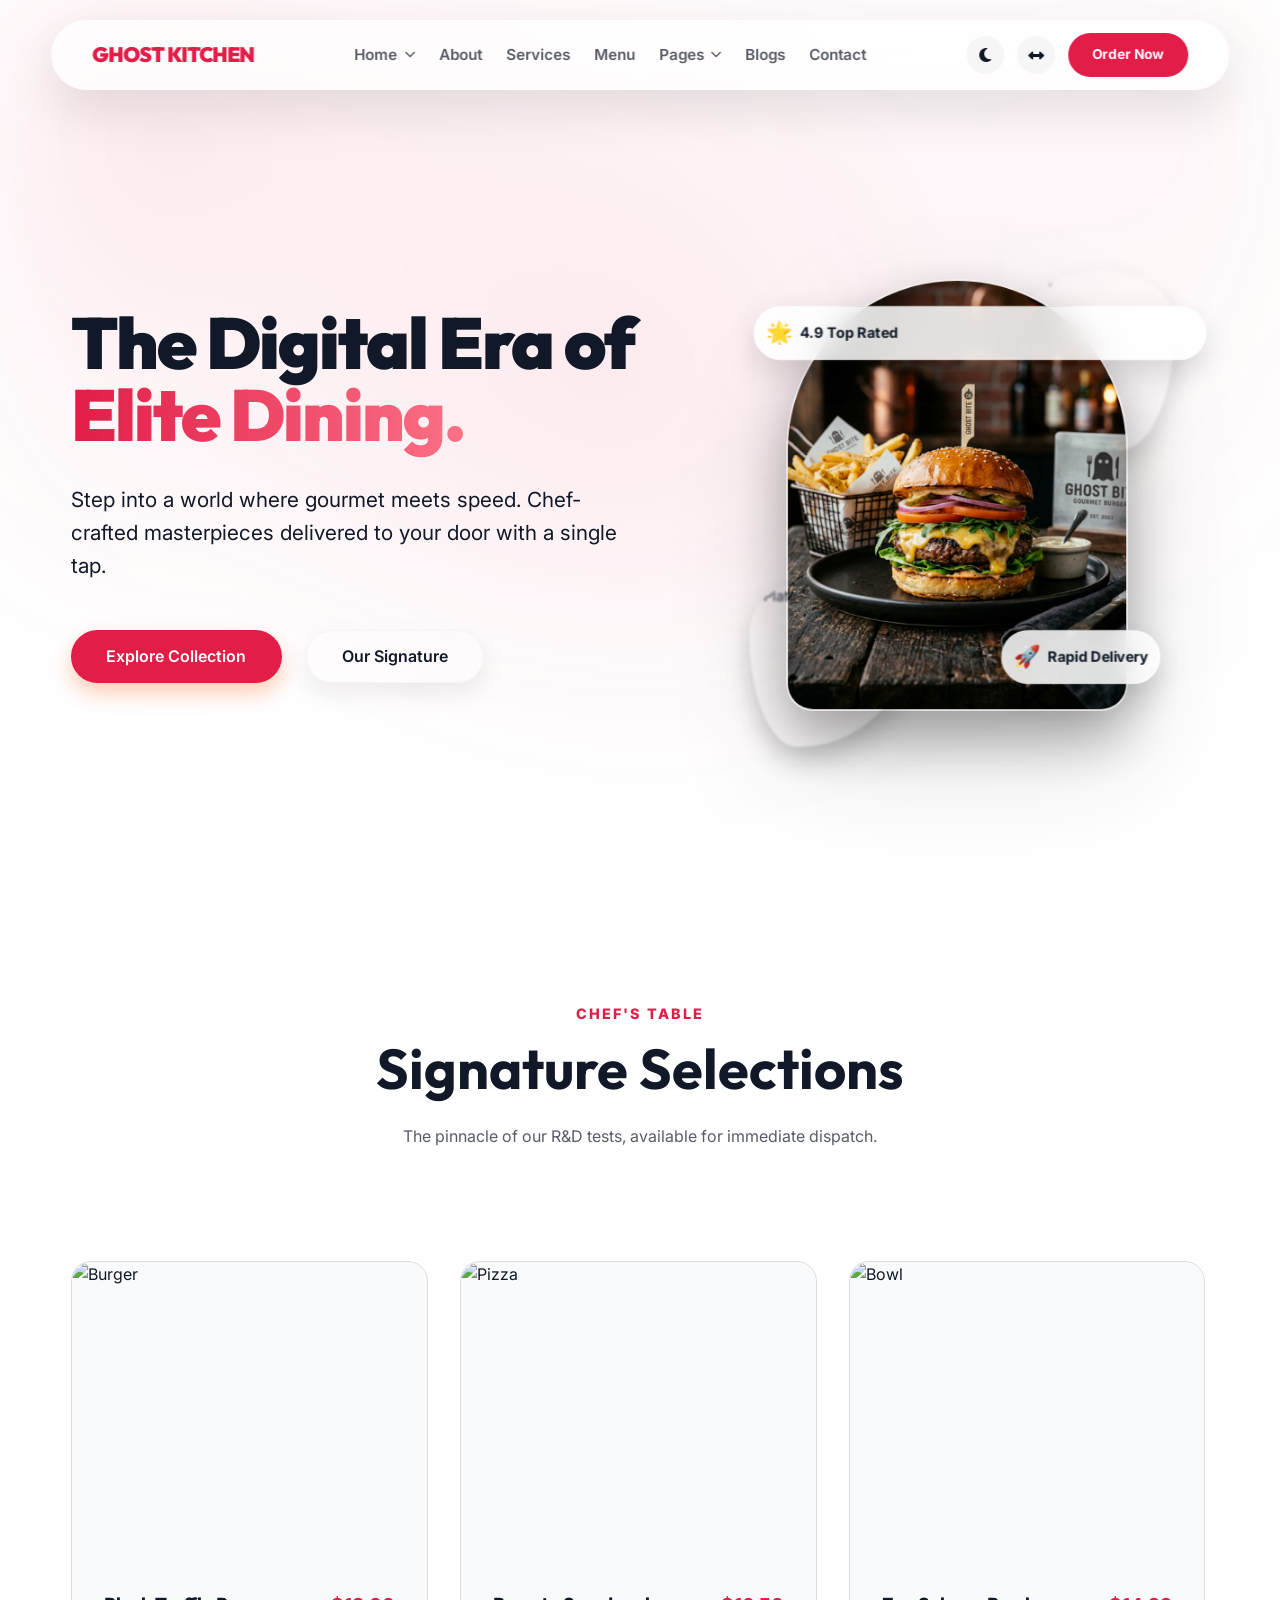
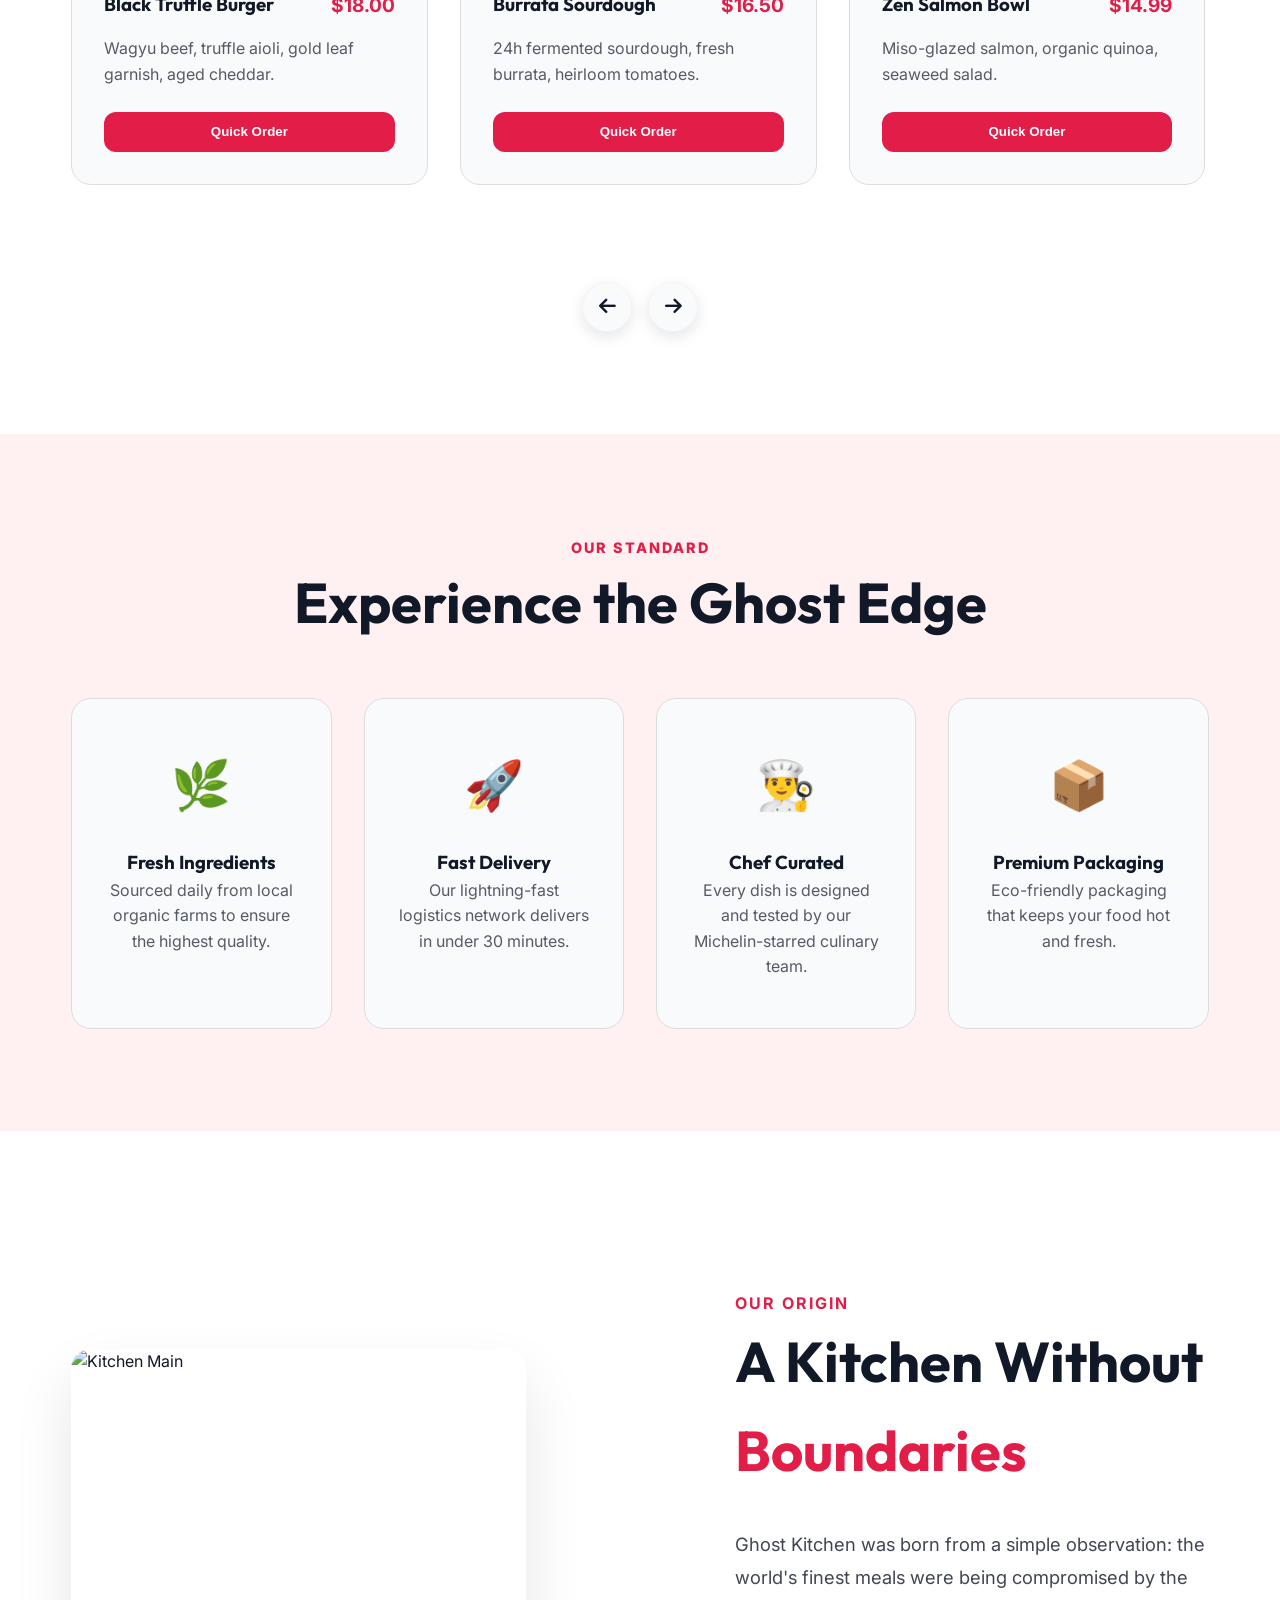
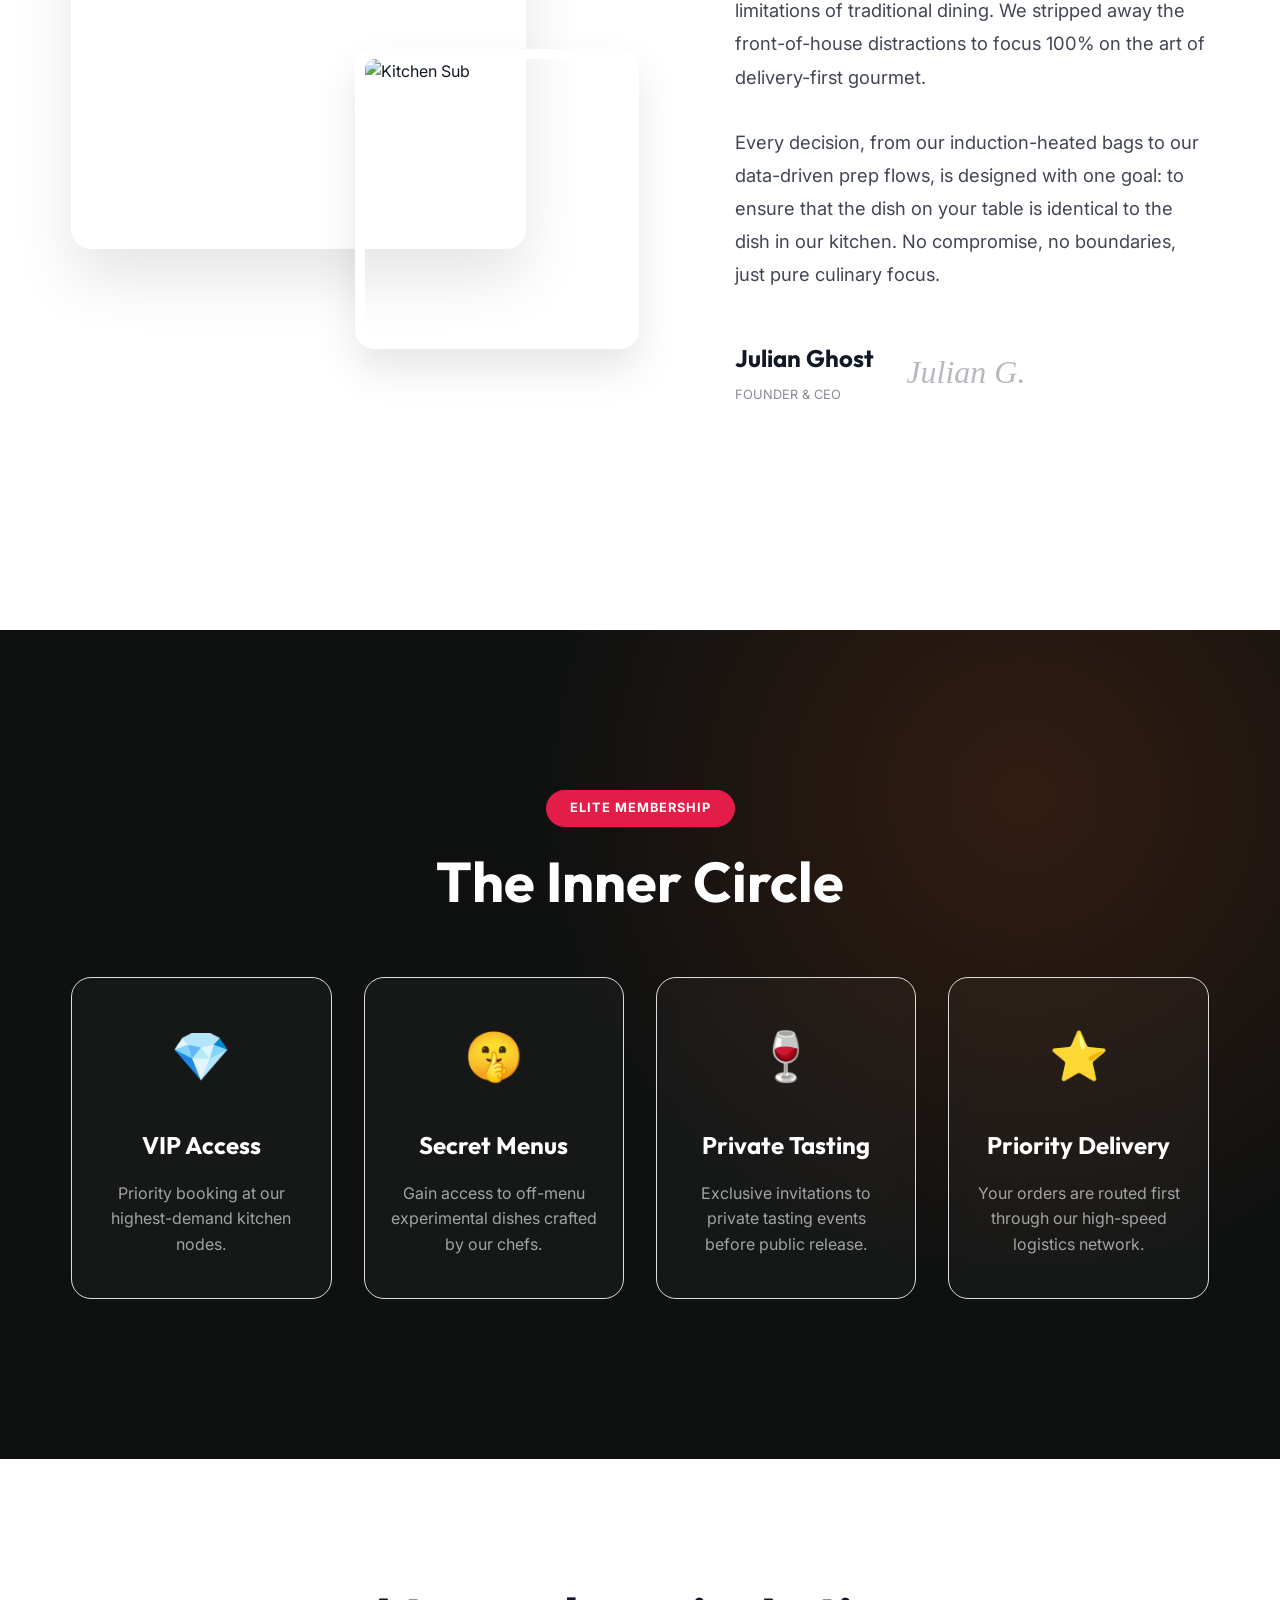
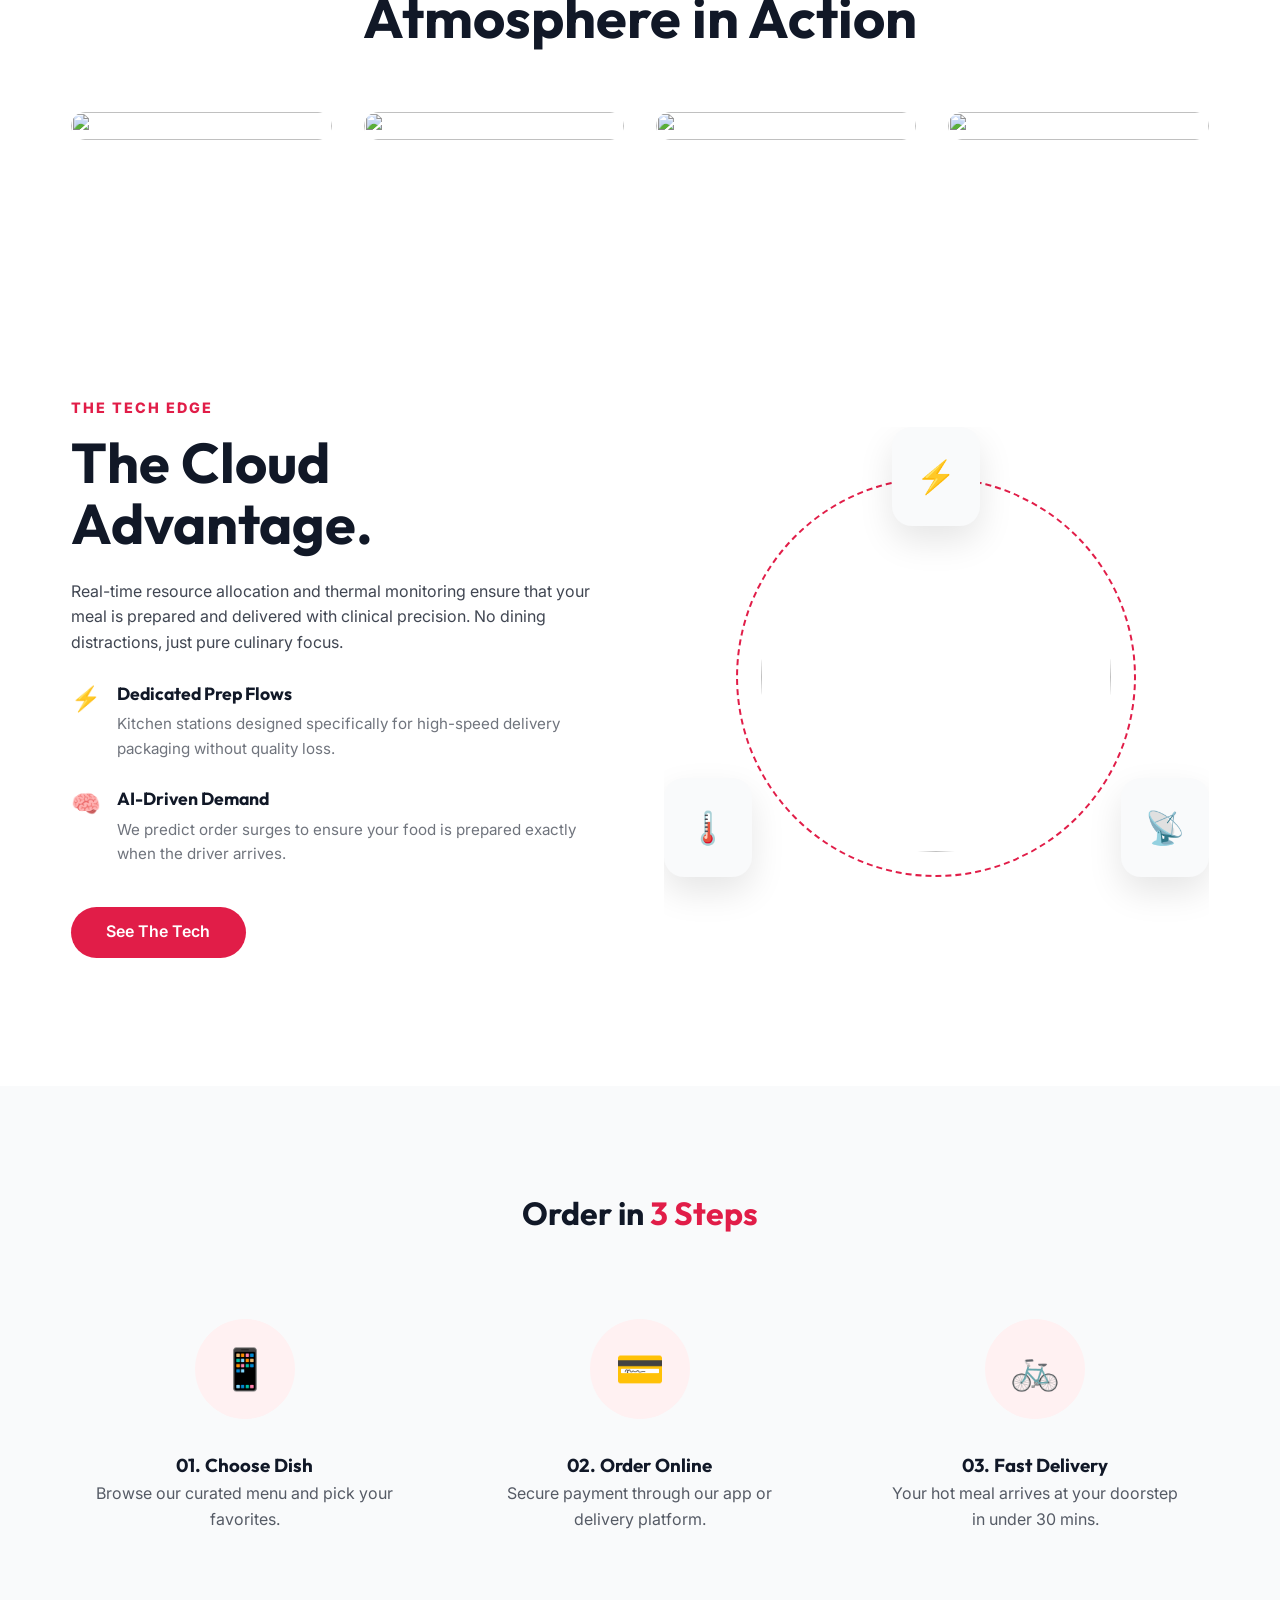
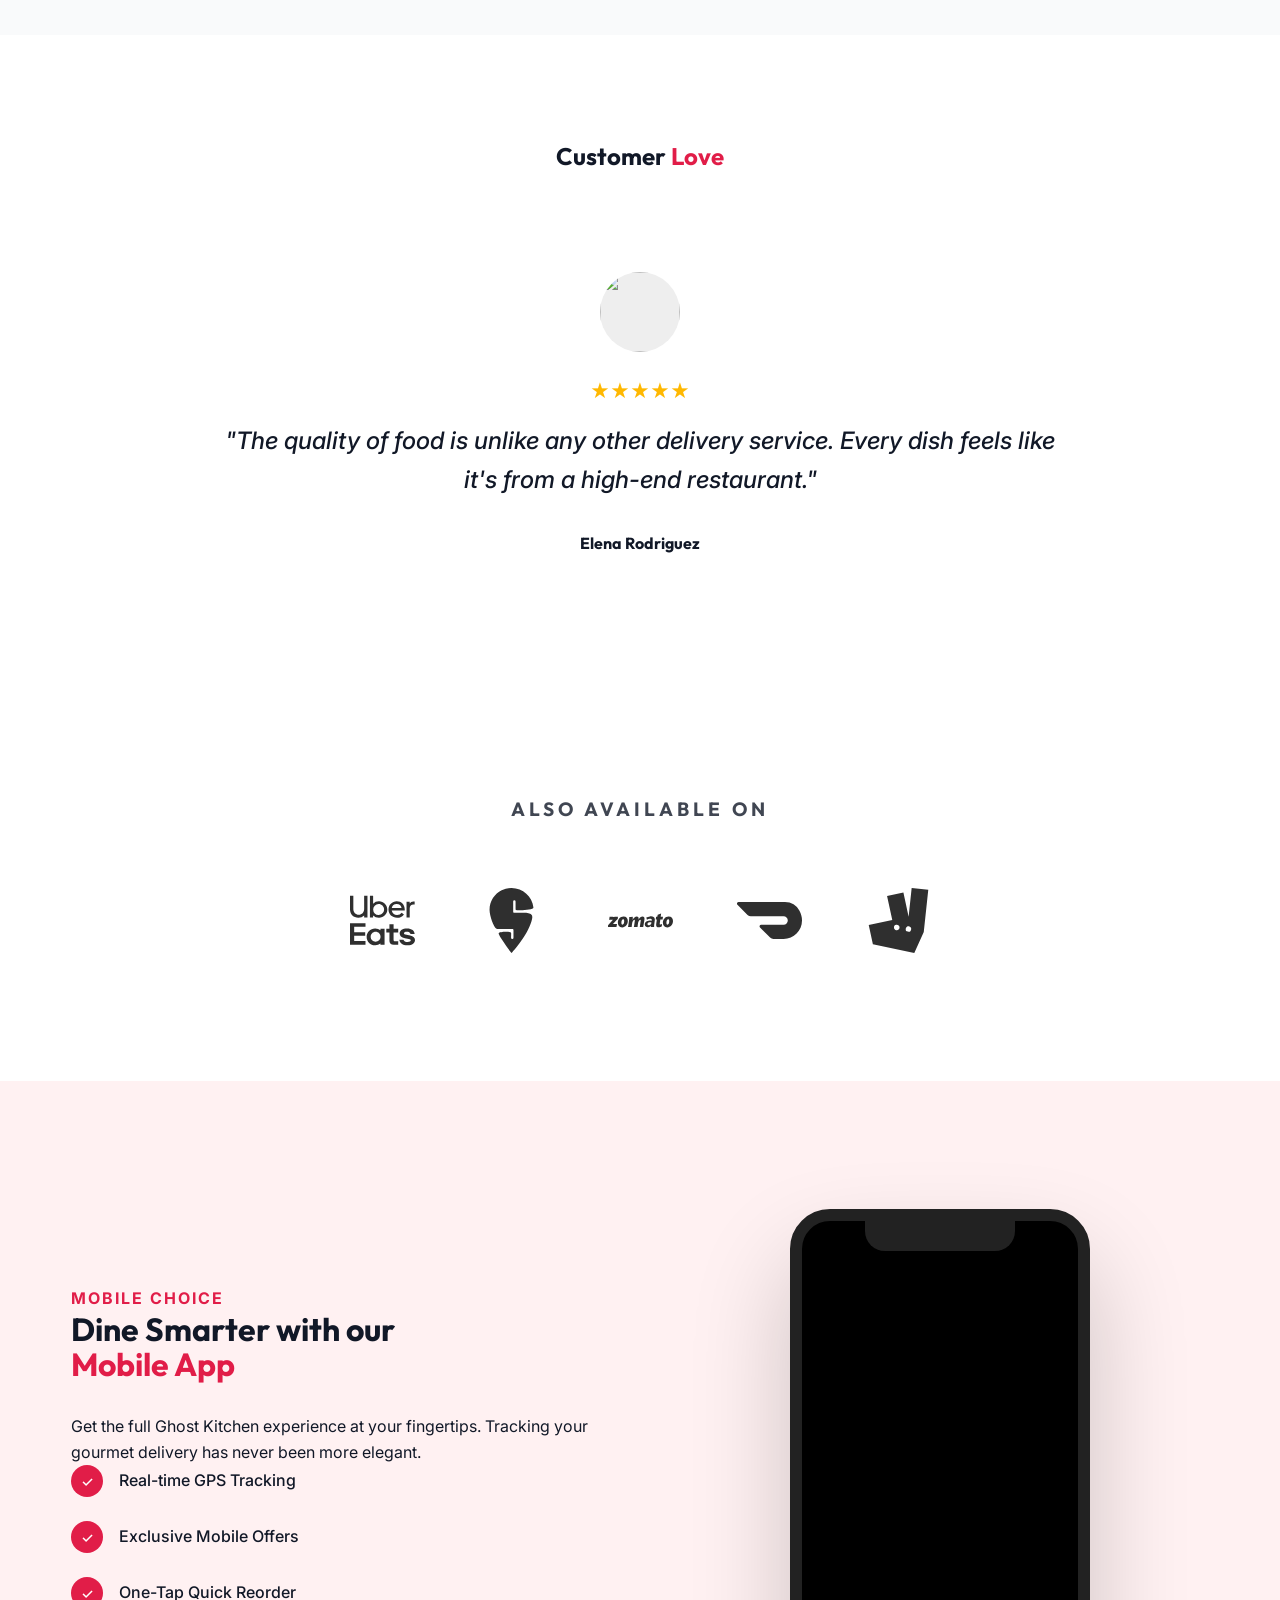
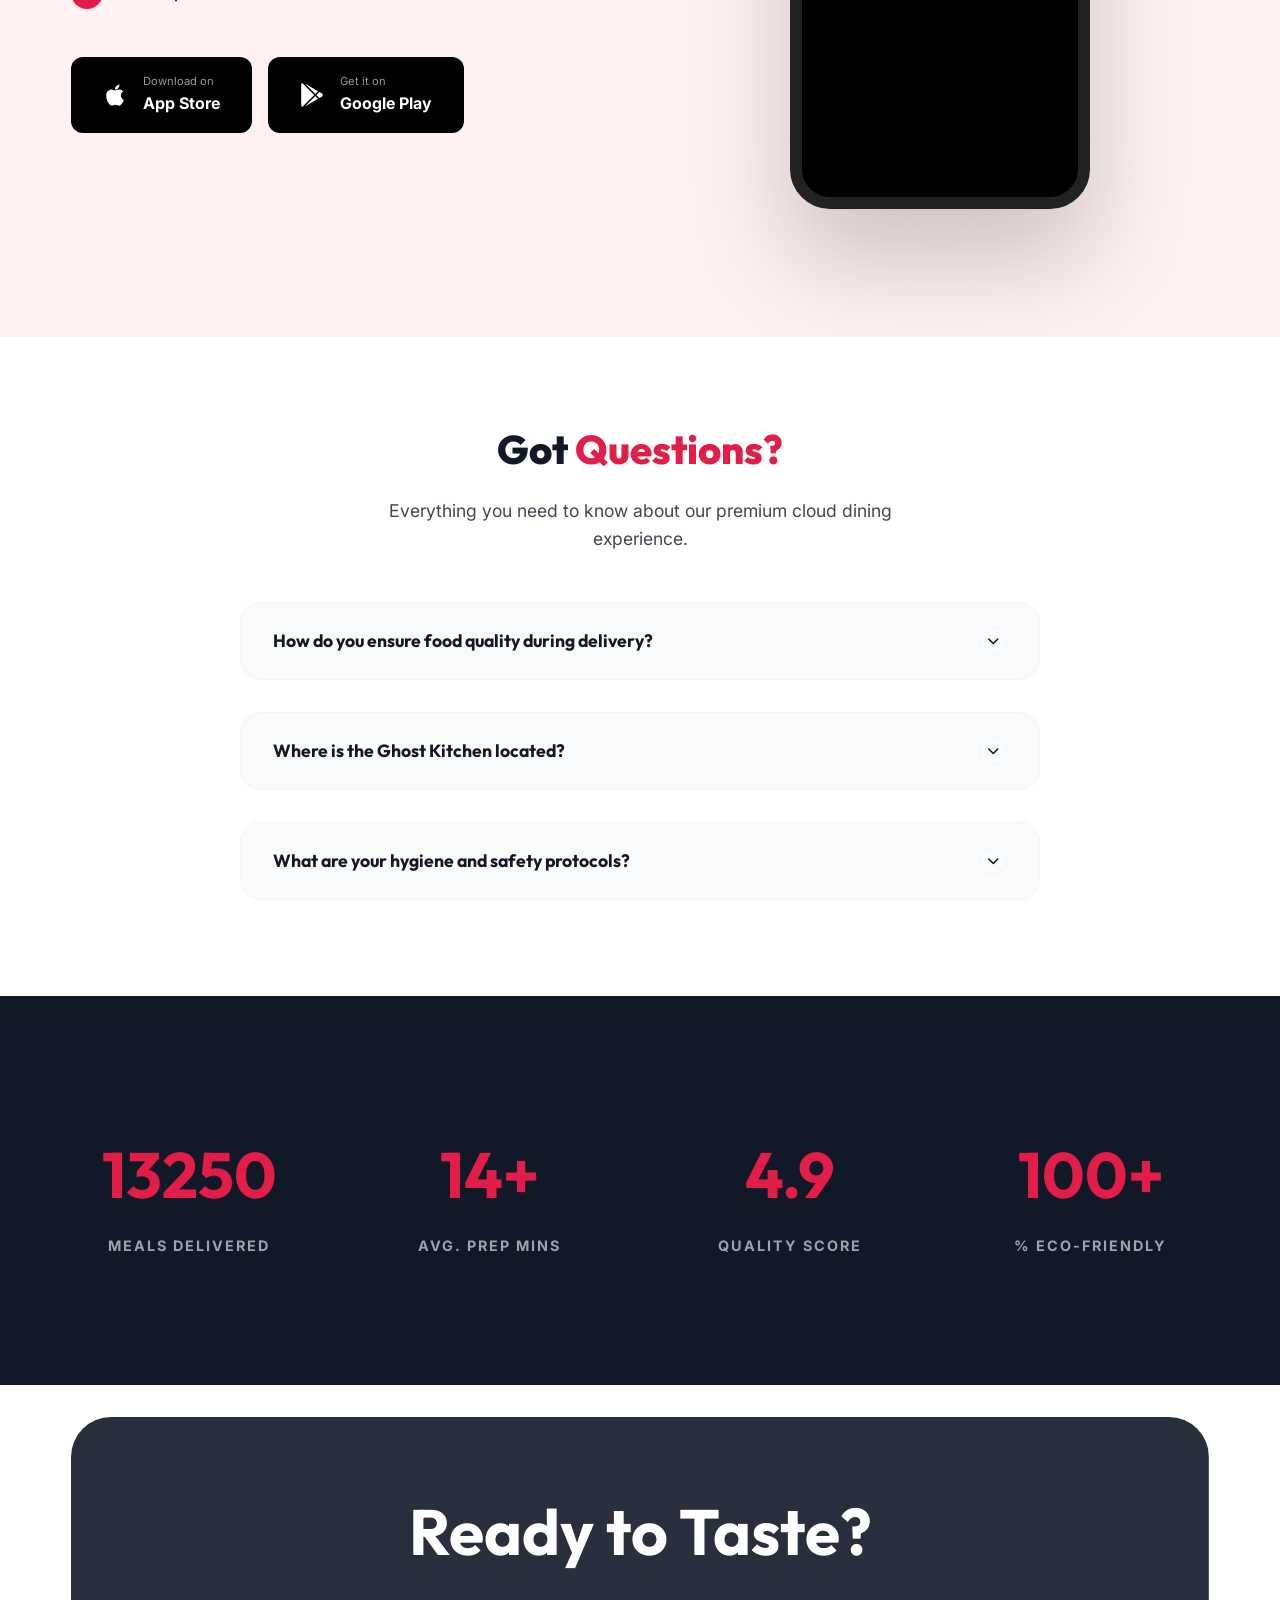
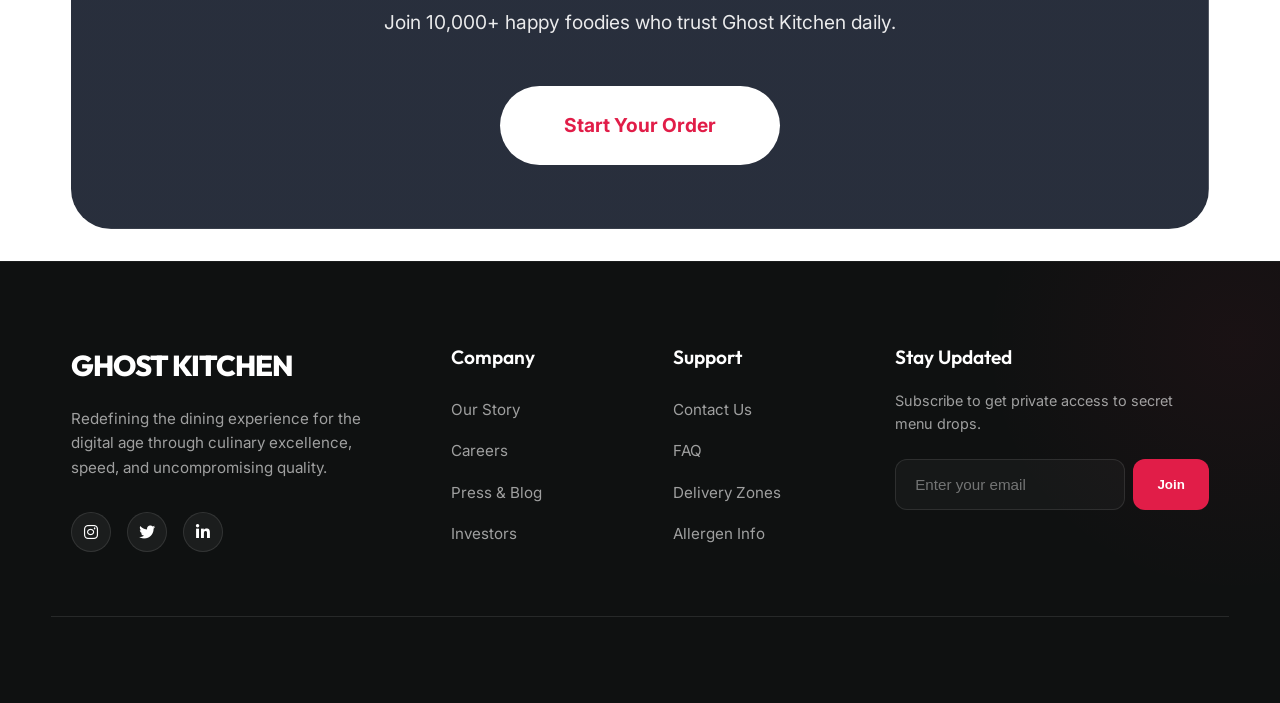
==== commit fe3b6e35: "03/04" ====
--- a/index.html
+++ b/index.html
@@ -29,7 +29,7 @@
 
     <script>
         // Immediate Theme & Direction application to prevent flash
-        (function() {
+        (function () {
             const dir = localStorage.getItem('dir') || 'ltr';
             const theme = localStorage.getItem('theme') || 'light';
             document.documentElement.dir = dir;
@@ -1329,7 +1329,7 @@
             }
 
             .hero-collage {
-                height: 350px;
+                height: 350px !important;
                 margin-top: 2rem;
                 position: relative;
             }
@@ -1351,10 +1351,10 @@
                 width: 150px !important;
                 height: 150px !important;
                 z-index: 1;
-                filter: blur(8px);
-                opacity: 0.6;
-                top: -10%;
-                left: -5%;
+                filter: blur(4px);
+                opacity: 0.8;
+                top: -5%;
+                left: 0;
                 display: block !important;
             }
 
@@ -1362,10 +1362,10 @@
                 width: 120px !important;
                 height: 120px !important;
                 z-index: 1;
-                filter: blur(10px);
-                opacity: 0.5;
-                bottom: -5%;
-                right: -5%;
+                filter: blur(4px);
+                opacity: 0.8;
+                bottom: -2%;
+                right: 0;
                 display: block !important;
             }
 
@@ -1627,47 +1627,125 @@
         }
 
         /* ===== 12. FAQ Section Fix ===== */
-        .faq-section { padding: 5rem 0; background: var(--bg-color); }
-        .faq-section .section-header { max-width: 600px; margin: 0 auto 3rem; text-align: center; }
-        .faq-section .section-header p { opacity: 0.8; font-size: 1.1rem; line-height: 1.6; }
-        .faq-accordion { max-width: 800px; margin: 0 auto; display: flex; flex-direction: column; gap: 1rem; }
+        .faq-section {
+            padding: 5rem 0;
+            background: var(--bg-color);
+        }
+
+        .faq-section .section-header {
+            max-width: 600px;
+            margin: 0 auto 3rem;
+            text-align: center;
+        }
+
+        .faq-section .section-header p {
+            opacity: 0.8;
+            font-size: 1.1rem;
+            line-height: 1.6;
+        }
+
+        .faq-accordion {
+            max-width: 800px;
+            margin: 0 auto;
+            display: flex;
+            flex-direction: column;
+            gap: 1rem;
+        }
+
         .faq-accordion .faq-item {
-            background: var(--card-bg); border: 1px solid var(--border-color);
-            border-radius: var(--radius-lg); overflow: hidden; transition: var(--transition);
-        }
-        .faq-accordion .faq-item:hover { border-color: var(--primary-color); }
+            background: var(--card-bg);
+            border: 1px solid var(--border-color);
+            border-radius: var(--radius-lg);
+            overflow: hidden;
+            transition: var(--transition);
+        }
+
+        .faq-accordion .faq-item:hover {
+            border-color: var(--primary-color);
+        }
+
         .faq-accordion .faq-question {
-            width: 100%; display: flex; justify-content: space-between; align-items: center;
-            padding: 1.5rem 2rem; cursor: pointer; background: none; border: none;
-            color: var(--text-color); font-family: 'Outfit', sans-serif; font-size: 1.1rem;
-            font-weight: 700; text-align: left; transition: color 0.3s;
-        }
-        .faq-accordion .faq-question:hover { color: var(--primary-color); }
-        .faq-accordion .faq-question.open { color: var(--primary-color); }
+            width: 100%;
+            display: flex;
+            justify-content: space-between;
+            align-items: center;
+            padding: 1.5rem 2rem;
+            cursor: pointer;
+            background: none;
+            border: none;
+            color: var(--text-color);
+            font-family: 'Outfit', sans-serif;
+            font-size: 1.1rem;
+            font-weight: 700;
+            text-align: left;
+            transition: color 0.3s;
+        }
+
+        .faq-accordion .faq-question:hover {
+            color: var(--primary-color);
+        }
+
+        .faq-accordion .faq-question.open {
+            color: var(--primary-color);
+        }
+
         .faq-accordion .faq-icon {
-            min-width: 28px; height: 28px; border-radius: 50%;
-            border: 1.5px solid var(--border-color); display: flex; align-items: center;
-            justify-content: center; font-size: 0.75rem; color: var(--text-color);
-            transition: all 0.3s; flex-shrink: 0;
-        }
+            min-width: 28px;
+            height: 28px;
+            border-radius: 50%;
+            border: 1.5px solid var(--border-color);
+            display: flex;
+            align-items: center;
+            justify-content: center;
+            font-size: 0.75rem;
+            color: var(--text-color);
+            transition: all 0.3s;
+            flex-shrink: 0;
+        }
+
         .faq-accordion .faq-question.open .faq-icon {
-            background: var(--primary-color); border-color: var(--primary-color);
-            color: #fff; transform: rotate(180deg);
-        }
+            background: var(--primary-color);
+            border-color: var(--primary-color);
+            color: #fff;
+            transform: rotate(180deg);
+        }
+
         .faq-accordion .faq-answer {
-            max-height: 0; overflow: hidden;
-            transition: max-height 0.45s cubic-bezier(0.165,0.84,0.44,1), padding 0.35s ease;
-            background: rgba(0,0,0,0.015);
-        }
-        [data-theme="dark"] .faq-accordion .faq-answer { background: rgba(255,255,255,0.015); }
-        .faq-accordion .faq-answer.open { max-height: 300px; padding-bottom: 0; }
+            max-height: 0;
+            overflow: hidden;
+            transition: max-height 0.45s cubic-bezier(0.165, 0.84, 0.44, 1), padding 0.35s ease;
+            background: rgba(0, 0, 0, 0.015);
+        }
+
+        [data-theme="dark"] .faq-accordion .faq-answer {
+            background: rgba(255, 255, 255, 0.015);
+        }
+
+        .faq-accordion .faq-answer.open {
+            max-height: 300px;
+            padding-bottom: 0;
+        }
+
         .faq-accordion .faq-answer-inner {
-            font-size: 0.95rem; line-height: 1.75; opacity: 0.8; padding: 0 2rem 1.5rem;
-        }
+            font-size: 0.95rem;
+            line-height: 1.75;
+            opacity: 0.8;
+            padding: 0 2rem 1.5rem;
+        }
+
         @media (max-width: 640px) {
-            .faq-accordion .faq-question { padding: 1.2rem 1.5rem; font-size: 1rem; }
-            .faq-accordion .faq-answer-inner { padding: 0 1.5rem 1.5rem; }
-            .faq-section { padding: 3rem 0; }
+            .faq-accordion .faq-question {
+                padding: 1.2rem 1.5rem;
+                font-size: 1rem;
+            }
+
+            .faq-accordion .faq-answer-inner {
+                padding: 0 1.5rem 1.5rem;
+            }
+
+            .faq-section {
+                padding: 3rem 0;
+            }
         }
     </style>
 </head>
@@ -1697,7 +1775,8 @@
                 <div class="hero-collage">
                     <!-- Parallax Food Items -->
                     <div class="parallax-item main-food" data-speed="0.03">
-                        <img src="assets/images/hero_burger.png" alt="Ghost Kitchen Burger" style="width: 100%; height: 100%; object-fit: cover; border-radius: 250px 250px 40px 40px; box-shadow: 0 30px 60px rgba(0,0,0,0.3); border: 2px solid rgba(255,255,255,0.1);">
+                        <img src="assets/images/hero_burger.png" alt="Ghost Kitchen Burger"
+                            style="width: 100%; height: 100%; object-fit: cover; border-radius: 250px 250px 40px 40px; box-shadow: 0 30px 60px rgba(0,0,0,0.3); border: 2px solid rgba(255,255,255,0.1);">
                     </div>
                     <div class="parallax-item sub-food-1" data-speed="0.08" style="width: 250px; height: 250px;">
                         <img src="https://images.unsplash.com/photo-1546069901-ba9599a7e63c?q=80&w=600&auto=format&fit=crop"
@@ -2222,7 +2301,9 @@
                             <span class="faq-icon"><i class="fas fa-chevron-down"></i></span>
                         </button>
                         <div class="faq-answer">
-                            <div class="faq-answer-inner">We use custom-engineered, induction-heated delivery bags and eco-friendly temperature-controlled packaging to ensure your dish arrives exactly as the chef intended.</div>
+                            <div class="faq-answer-inner">We use custom-engineered, induction-heated delivery bags and
+                                eco-friendly temperature-controlled packaging to ensure your dish arrives exactly as the
+                                chef intended.</div>
                         </div>
                     </div>
                     <div class="faq-item">
@@ -2231,7 +2312,9 @@
                             <span class="faq-icon"><i class="fas fa-chevron-down"></i></span>
                         </button>
                         <div class="faq-answer">
-                            <div class="faq-answer-inner">We operate from a state-of-the-art culinary hub designed specifically for high-efficiency delivery, allowing us to maintain gourmet standards while serving the entire metropolitan area.</div>
+                            <div class="faq-answer-inner">We operate from a state-of-the-art culinary hub designed
+                                specifically for high-efficiency delivery, allowing us to maintain gourmet standards
+                                while serving the entire metropolitan area.</div>
                         </div>
                     </div>
                     <div class="faq-item">
@@ -2240,7 +2323,9 @@
                             <span class="faq-icon"><i class="fas fa-chevron-down"></i></span>
                         </button>
                         <div class="faq-answer">
-                            <div class="faq-answer-inner">Our kitchen exceeds 5-star safety ratings. We implement hourly sanitation cycles, real-time temperature monitoring of all ingredients, and rigorous health checks for all culinary staff.</div>
+                            <div class="faq-answer-inner">Our kitchen exceeds 5-star safety ratings. We implement hourly
+                                sanitation cycles, real-time temperature monitoring of all ingredients, and rigorous
+                                health checks for all culinary staff.</div>
                         </div>
                     </div>
                 </div>
@@ -2290,7 +2375,8 @@
         <div class="container footer-top">
             <div class="footer-brand reveal">
                 <div class="logo">GHOST KITCHEN</div>
-                <p class="brand-desc">Redefining the dining experience for the digital age through culinary excellence, speed, and uncompromising quality.</p>
+                <p class="brand-desc">Redefining the dining experience for the digital age through culinary excellence,
+                    speed, and uncompromising quality.</p>
                 <div class="footer-socials">
                     <a href="#" class="social-circle"><i class="fab fa-instagram"></i></a>
                     <a href="#" class="social-circle"><i class="fab fa-twitter"></i></a>
--- a/assets/css/navbar-v4.css
+++ b/assets/css/navbar-v4.css
@@ -9,7 +9,8 @@
     --nav-border: rgba(255, 255, 255, 0.1);
     --nav-bg-light: rgba(255, 255, 255, 0.75);
     --nav-bg-dark: rgba(17, 24, 39, 0.82);
-    --nav-accent: #e11d48; /* Rose-600 */
+    --nav-accent: #e11d48;
+    /* Rose-600 */
     --nav-text-light: #111827;
     --nav-text-dark: #f9fafb;
     --nav-z: 999999;
@@ -91,19 +92,24 @@
     gap: 0.4rem;
 }
 
-[data-theme="dark"] .nav-link { color: var(--nav-text-dark); }
+[data-theme="dark"] .nav-link {
+    color: var(--nav-text-dark);
+}
 
 .nav-link i {
     font-size: 0.7rem;
     transition: transform 0.3s;
 }
 
-.nav-link:hover, .nav-item:hover > .nav-link {
+.nav-link:hover,
+.nav-item:hover>.nav-link {
     opacity: 1;
     color: var(--nav-accent);
 }
 
-.nav-item:hover .nav-link i { transform: rotate(180deg); }
+.nav-item:hover .nav-link i {
+    transform: rotate(180deg);
+}
 
 /* Dropdown Menu (Desktop) */
 .dropdown-menu {
@@ -119,13 +125,15 @@
     min-width: 200px;
     padding: 1rem;
     list-style: none;
-    box-shadow: 0 15px 40px rgba(0,0,0,0.1);
+    box-shadow: 0 15px 40px rgba(0, 0, 0, 0.1);
     opacity: 0;
     visibility: hidden;
     transition: all 0.4s cubic-bezier(0.165, 0.84, 0.44, 1);
 }
 
-[data-theme="dark"] .dropdown-menu { background: var(--nav-bg-dark); }
+[data-theme="dark"] .dropdown-menu {
+    background: var(--nav-bg-dark);
+}
 
 .nav-item:hover .dropdown-menu {
     opacity: 1;
@@ -145,7 +153,9 @@
     white-space: nowrap;
 }
 
-[data-theme="dark"] .dropdown-link { color: var(--nav-text-dark); }
+[data-theme="dark"] .dropdown-link {
+    color: var(--nav-text-dark);
+}
 
 .dropdown-link:hover {
     background: var(--nav-accent);
@@ -166,12 +176,14 @@
     align-items: center;
     justify-content: center;
     border-radius: 50%;
-    background: rgba(0,0,0,0.03);
+    background: rgba(0, 0, 0, 0.03);
     cursor: pointer;
     transition: 0.3s;
 }
 
-[data-theme="dark"] .util-icon { background: rgba(255,255,255,0.05); }
+[data-theme="dark"] .util-icon {
+    background: rgba(255, 255, 255, 0.05);
+}
 
 .util-icon:hover {
     background: var(--nav-accent);
@@ -189,7 +201,9 @@
     transition: 0.3s;
 }
 
-.btn-cta:hover { transform: translateY(-2px); }
+.btn-cta:hover {
+    transform: translateY(-2px);
+}
 
 /* Mobile Toggle */
 .mobile-toggle {
@@ -207,11 +221,21 @@
     transition: 0.3s;
 }
 
-[data-theme="dark"] .mobile-toggle span { background: var(--nav-text-dark); }
-
-#main-header.menu-open .mobile-toggle span:nth-child(1) { transform: translateY(8px) rotate(45deg); }
-#main-header.menu-open .mobile-toggle span:nth-child(2) { opacity: 0; }
-#main-header.menu-open .mobile-toggle span:nth-child(3) { transform: translateY(-8px) rotate(-45deg); }
+[data-theme="dark"] .mobile-toggle span {
+    background: var(--nav-text-dark);
+}
+
+#main-header.menu-open .mobile-toggle span:nth-child(1) {
+    transform: translateY(8px) rotate(45deg);
+}
+
+#main-header.menu-open .mobile-toggle span:nth-child(2) {
+    opacity: 0;
+}
+
+#main-header.menu-open .mobile-toggle span:nth-child(3) {
+    transform: translateY(-8px) rotate(-45deg);
+}
 
 /* Mobile Menu */
 .mobile-menu {
@@ -234,7 +258,9 @@
     overflow-y: auto;
 }
 
-[data-theme="dark"] .mobile-menu { background: rgba(17, 24, 39, 0.98); }
+[data-theme="dark"] .mobile-menu {
+    background: rgba(17, 24, 39, 0.98);
+}
 
 #main-header.menu-open .mobile-menu {
     transform: translateY(0);
@@ -268,9 +294,13 @@
     align-items: center;
 }
 
-[data-theme="dark"] .mobile-nav-link { color: var(--nav-text-dark); }
-
-.mobile-nav-link i { font-size: 0.8rem; }
+[data-theme="dark"] .mobile-nav-link {
+    color: var(--nav-text-dark);
+}
+
+.mobile-nav-link i {
+    font-size: 0.8rem;
+}
 
 /* Mobile Dropdown */
 .mobile-dropdown {
@@ -296,14 +326,28 @@
     font-size: 14px;
 }
 
-[data-theme="dark"] .mobile-dropdown-link { color: var(--nav-text-dark); }
+[data-theme="dark"] .mobile-dropdown-link {
+    color: var(--nav-text-dark);
+}
 
 @media (max-width: 1050px) {
-    #main-header { padding: 0 20px; height: 60px; top: 15px; width: 94%; }
-    .nav-links, .btn-order-desktop, .nav-utils .btn-cta { display: none; }
+    #main-header {
+        padding: 0 20px;
+        height: 60px;
+        top: 15px;
+        width: 94%;
+    }
+
+    .nav-links,
+    .btn-order-desktop,
+    .nav-utils .btn-cta {
+        display: none;
+    }
+
     .mobile-toggle {
         display: flex;
-        padding: 10px; /* More hit area */
+        padding: 5px;
+        /* More hit area */
         margin-right: -10px;
     }
 
@@ -316,4 +360,6 @@
     }
 }
 
-body.no-scroll { overflow: hidden; }
+body.no-scroll {
+    overflow: hidden;
+}
--- a/assets/css/rtl.css
+++ b/assets/css/rtl.css
@@ -12,9 +12,13 @@
 }
 
 /* Navbar Flipping */
+[dir="rtl"] .navbar-v4 .nav-container {
+    gap: 2.5rem;
+}
+
 [dir="rtl"] .navbar-v4 .nav-links {
     margin-right: 0;
-    margin-left: auto;
+    margin-left: 0;
 }
 
 [dir="rtl"] .navbar-v4 .nav-item.has-dropdown .fa-chevron-down {
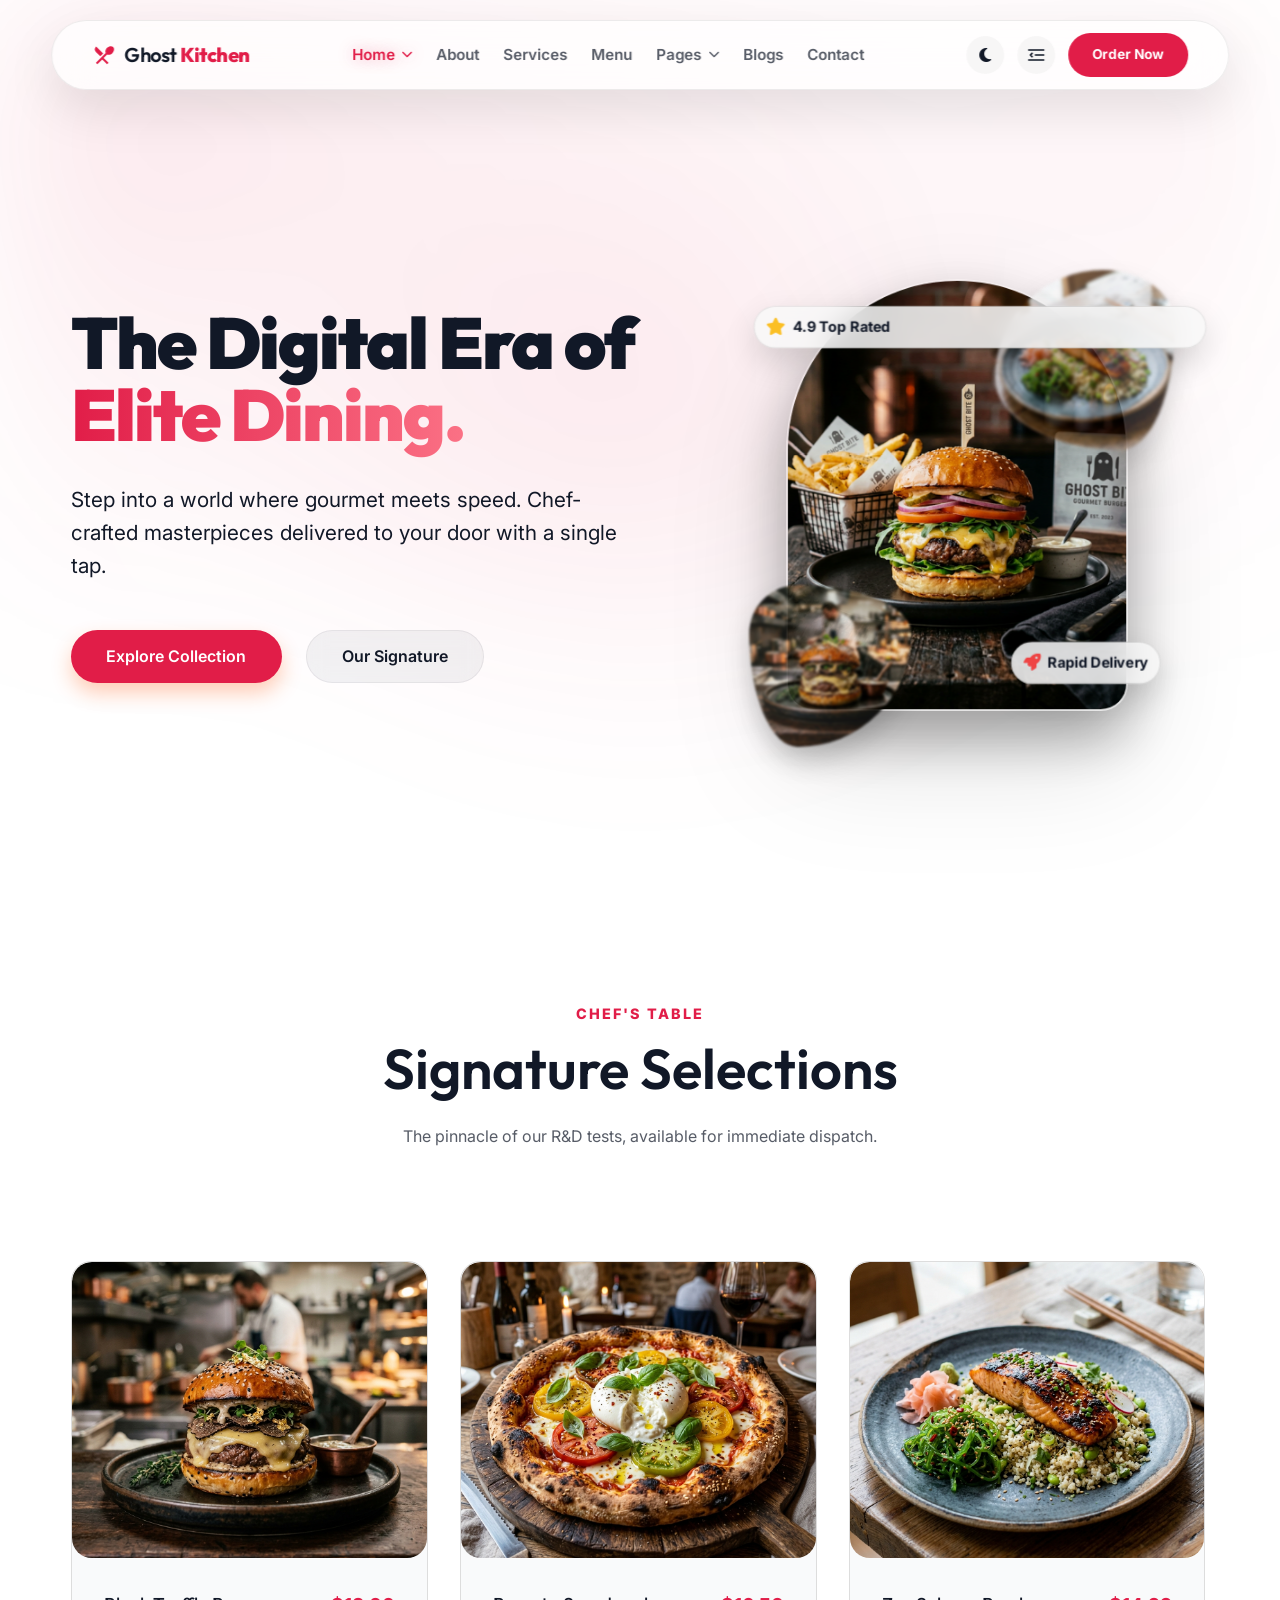
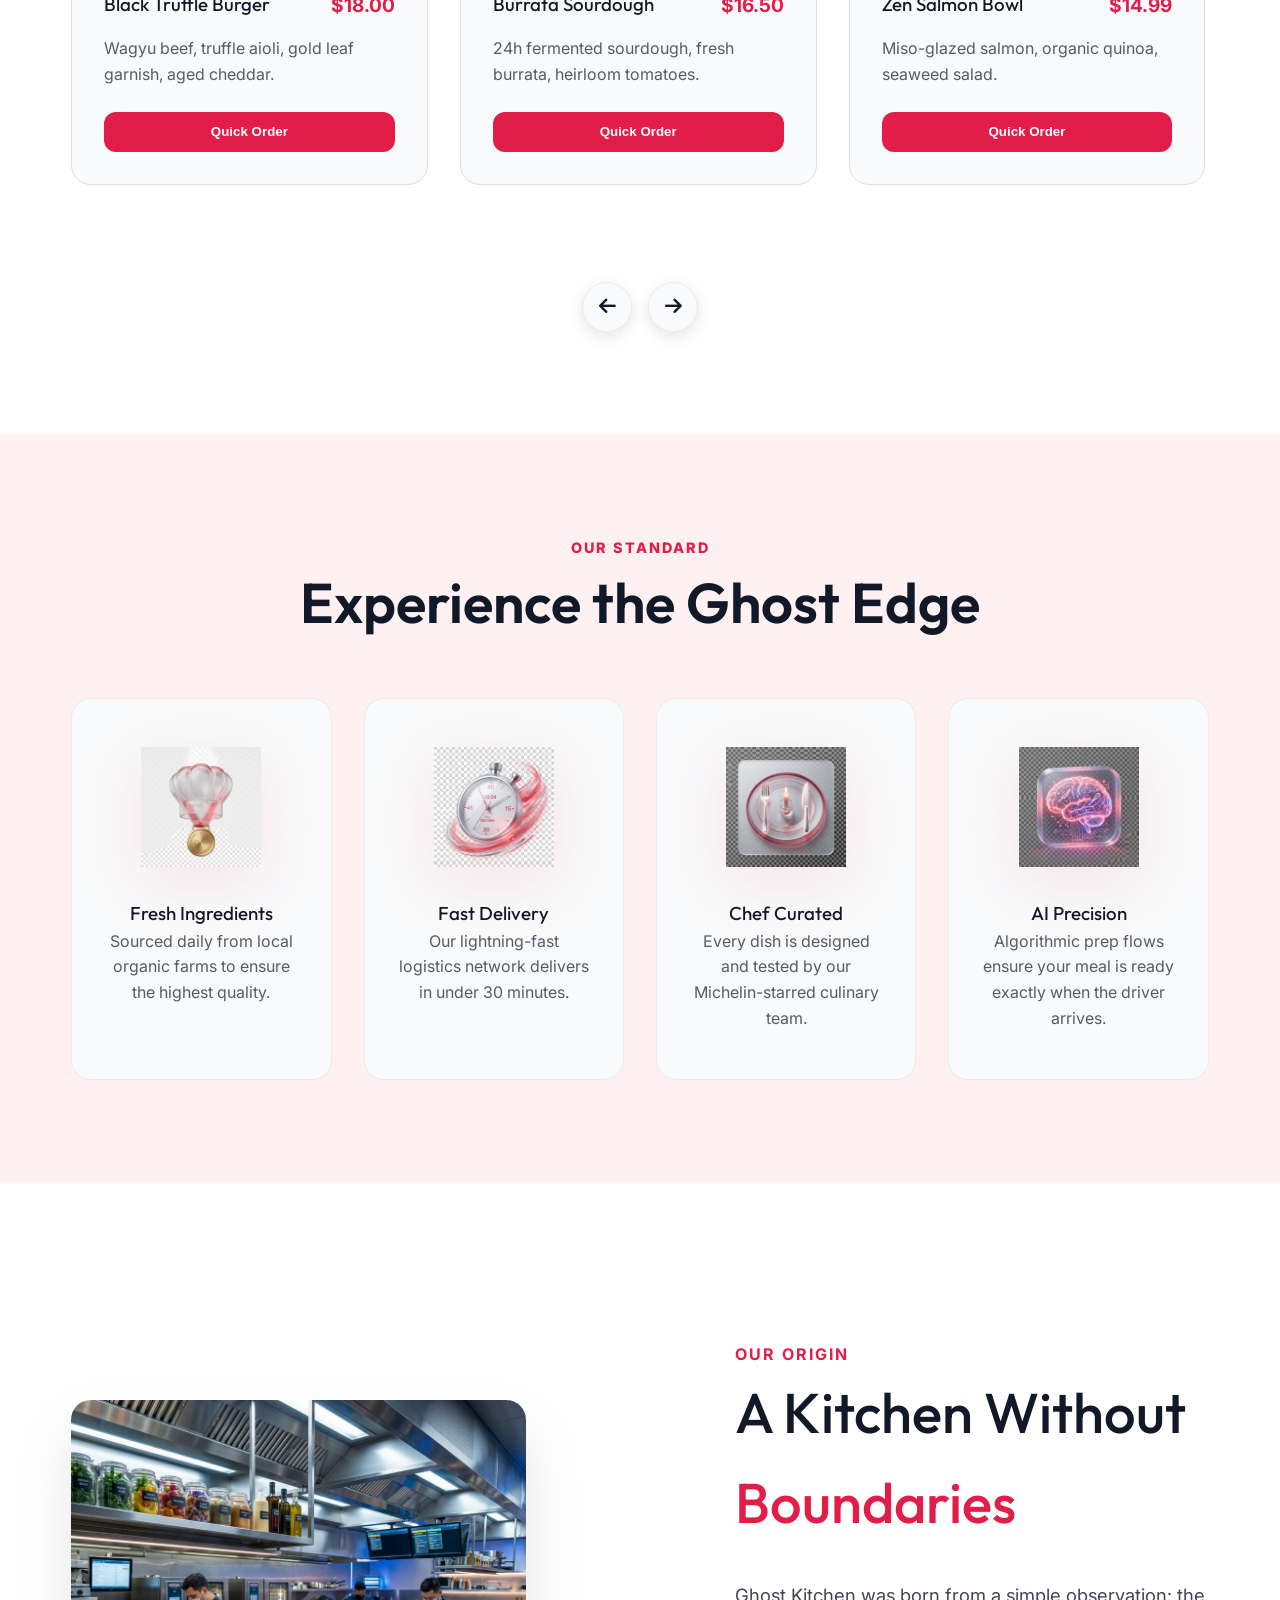
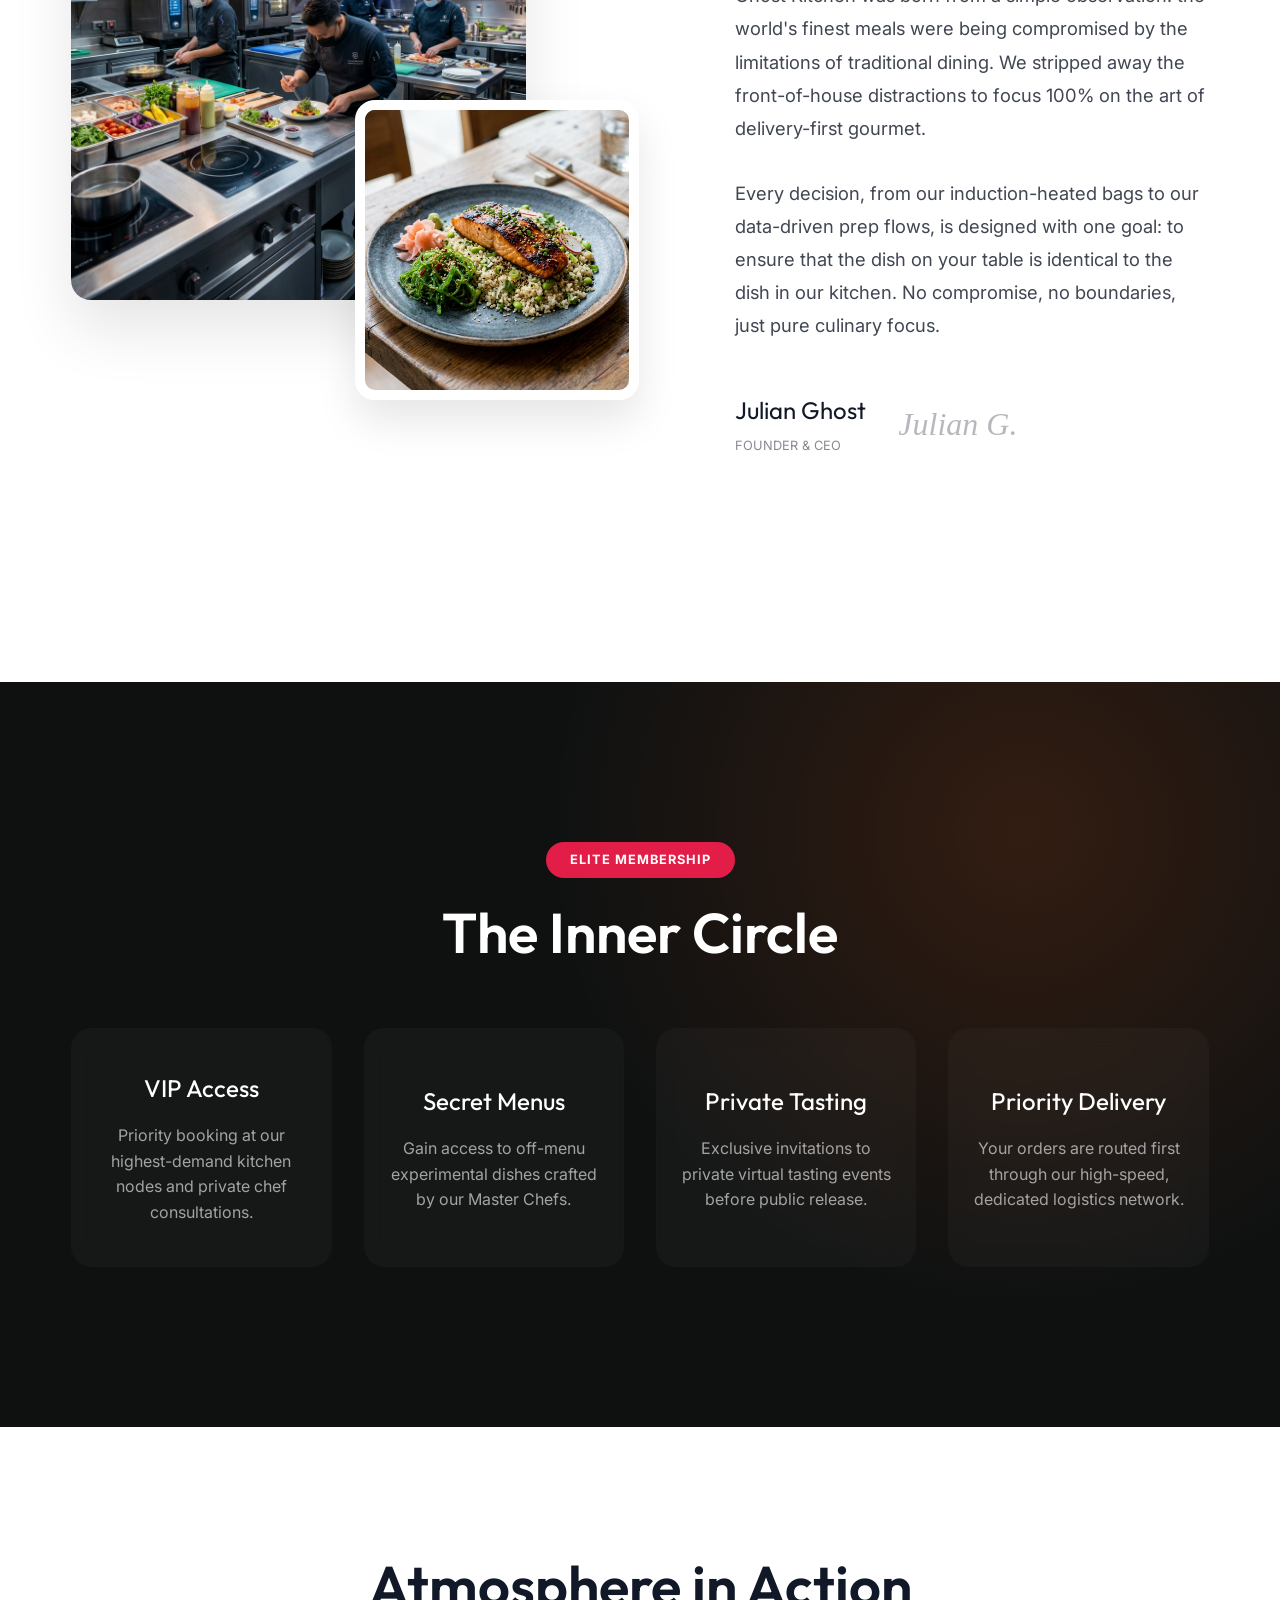
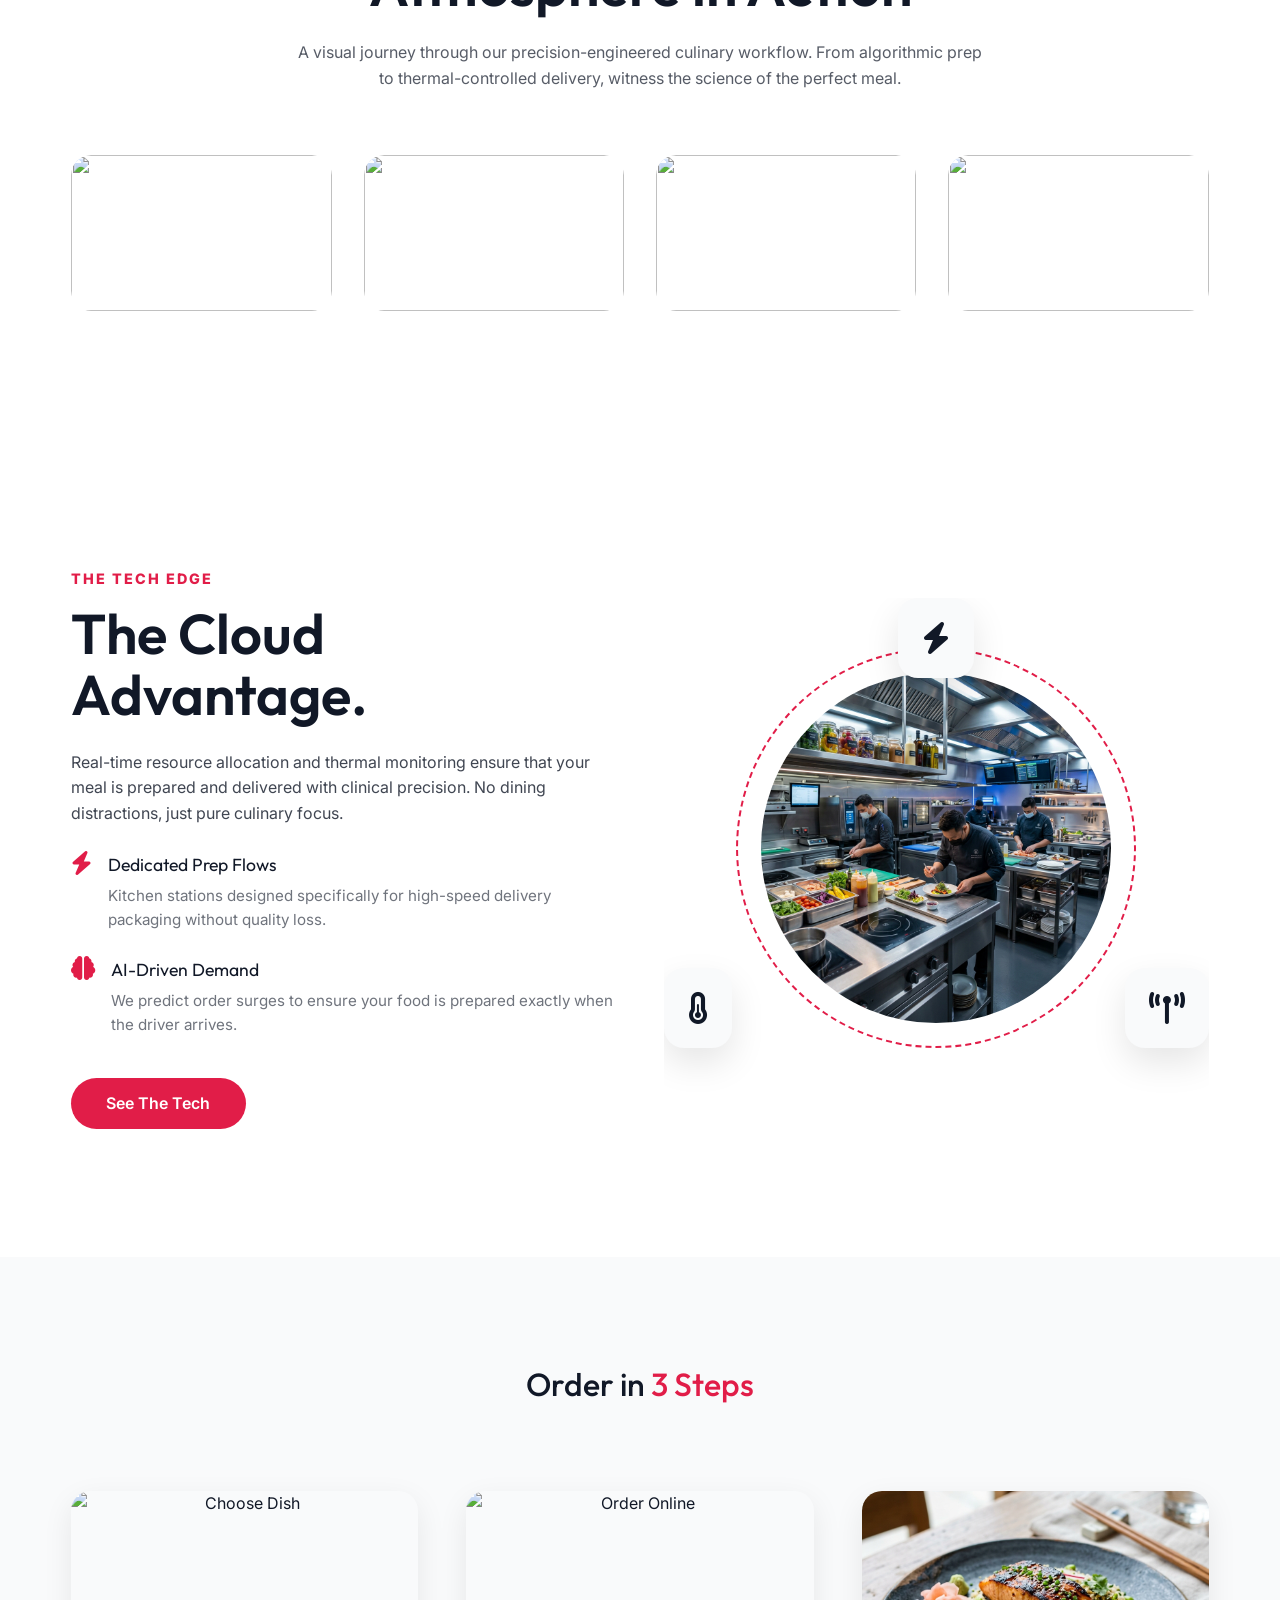
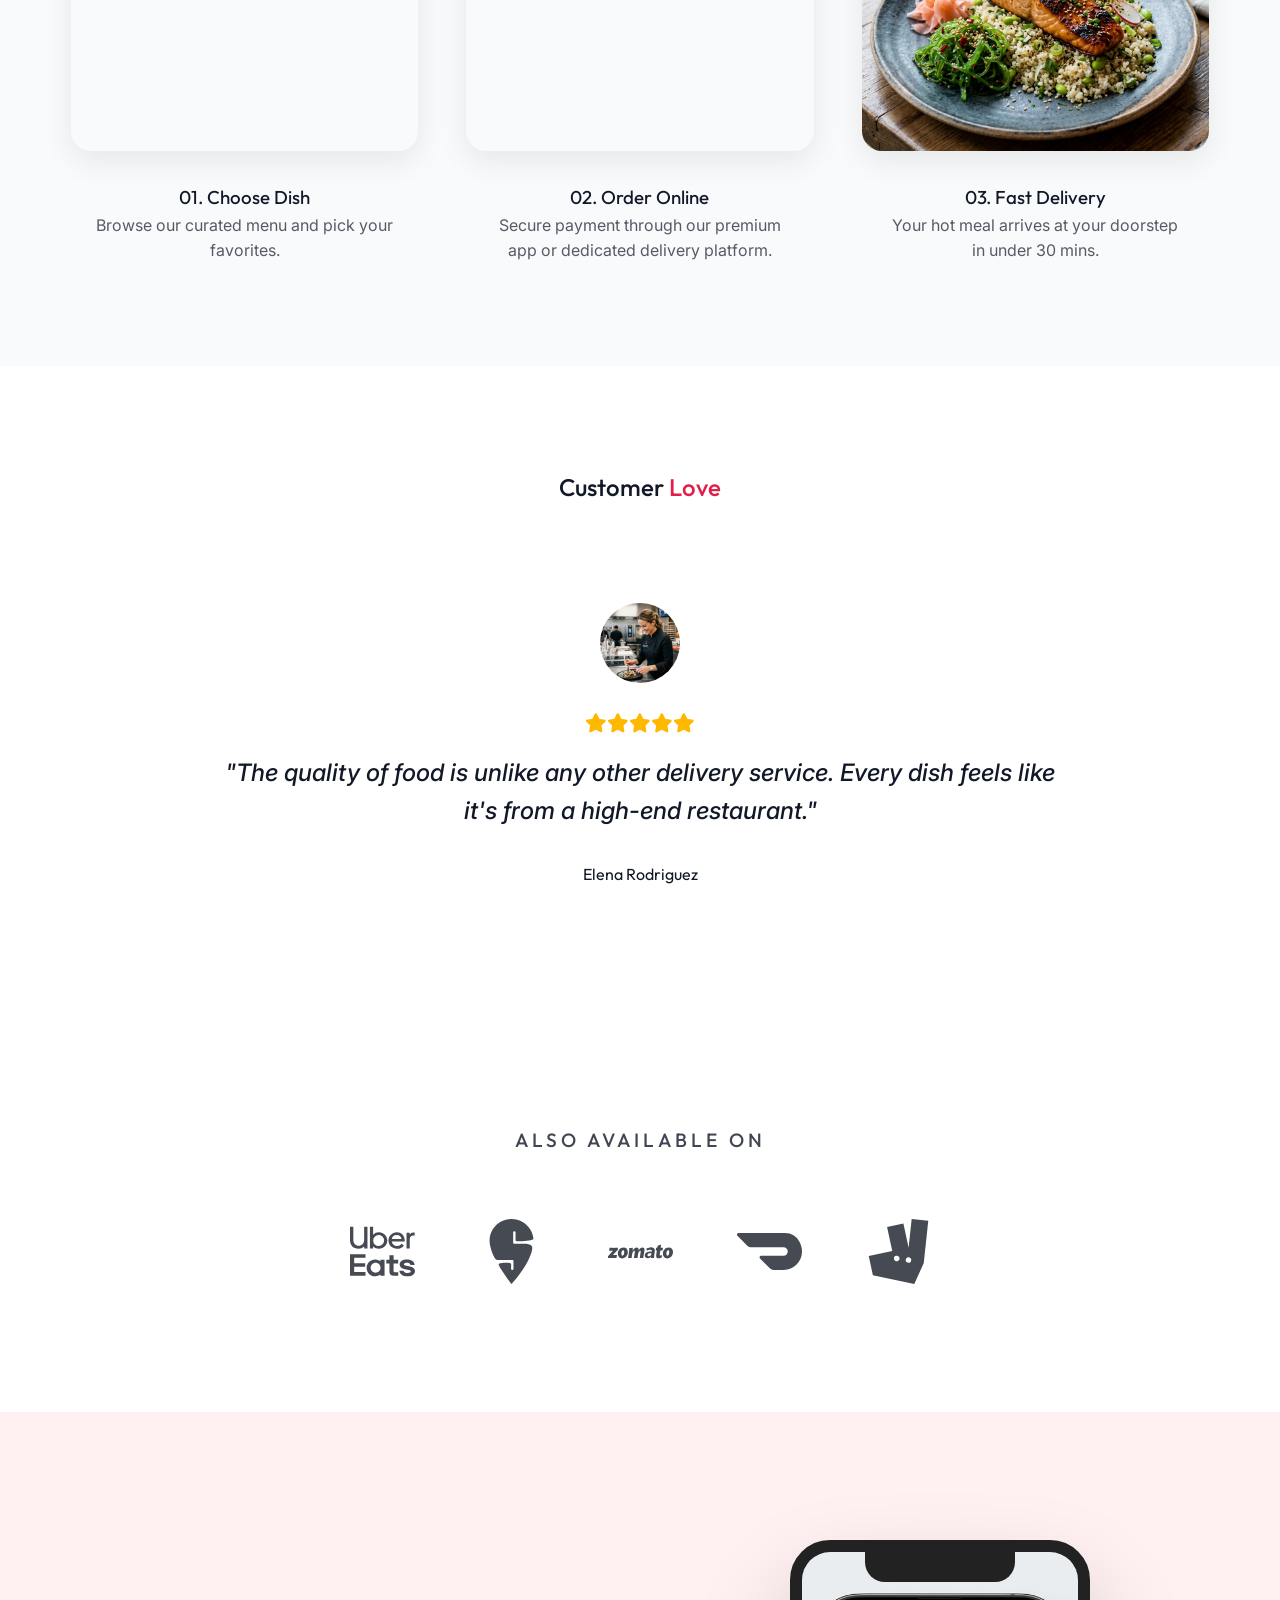
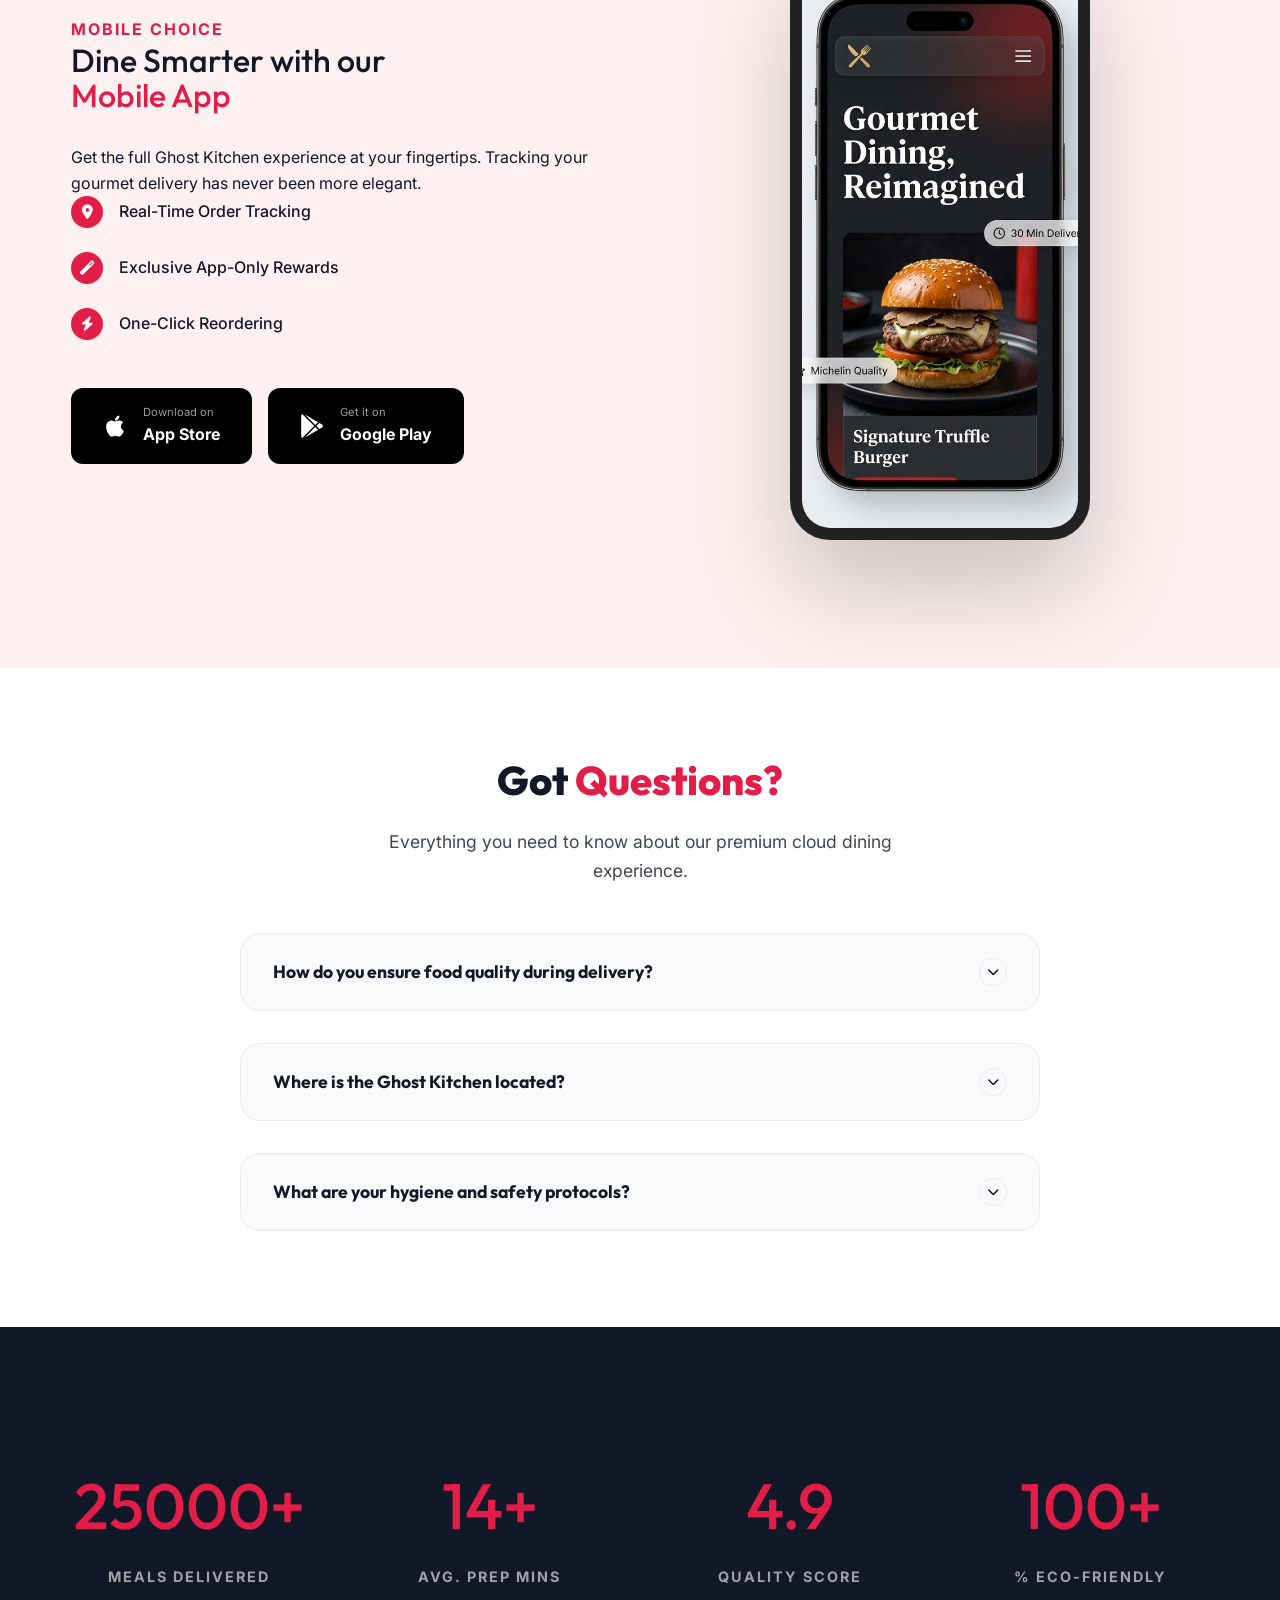
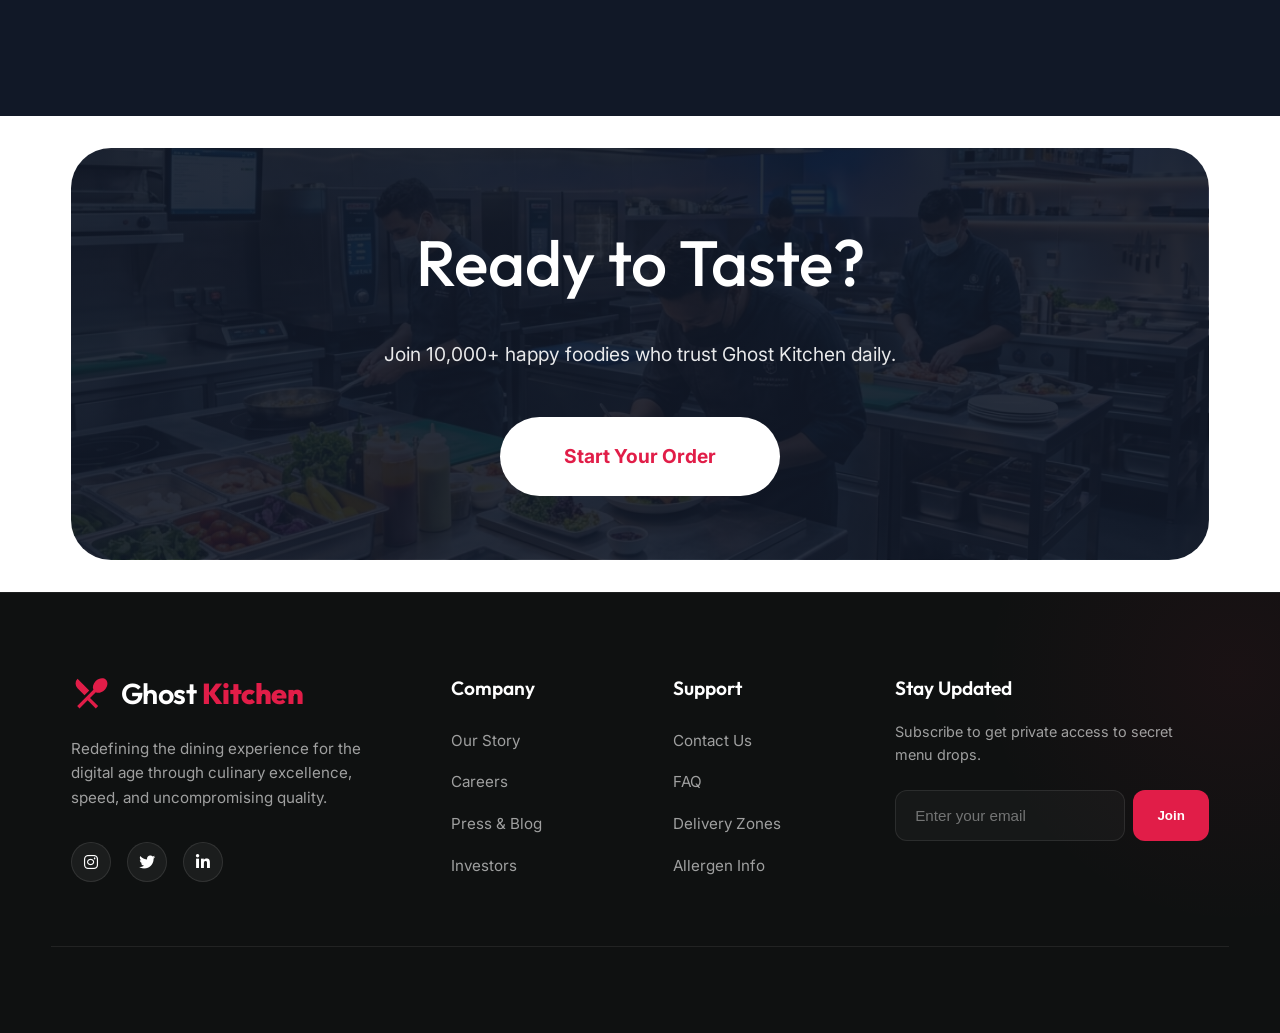
==== commit 107dcb52: "09/04" ====
--- a/index.html
+++ b/index.html
@@ -1,2439 +1,96 @@
-<!DOCTYPE html>
-<html lang="en" data-theme="light">
-
+﻿<!DOCTYPE html>
+<html lang="en">
 <head>
     <meta charset="UTF-8">
     <meta name="viewport" content="width=device-width, initial-scale=1.0">
-    <link rel="icon" type="image/png" href="assets/images/favicon.png">
-    <title>Ghost Kitchen | Premium Virtual Restaurant</title>
-    <meta name="description"
-        content="Experience the future of cloud dining. Chef-curated gourmet meals delivered to your doorstep.">
-
-    <!-- Google Fonts -->
-    <link rel="preconnect" href="https://fonts.googleapis.com">
-    <link rel="preconnect" href="https://fonts.gstatic.com" crossorigin>
-    <link
-        href="https://fonts.googleapis.com/css2?family=Inter:wght@400;500;600&family=Outfit:wght@600;700;800&display=swap"
-        rel="stylesheet">
-
-    <!-- Core Styles -->
-    <link rel="stylesheet" href="assets/css/style.css">
-    <link rel="stylesheet" href="assets/css/dark-mode.css">
-
-    <!-- Navbar V4 -->
-    <link rel="stylesheet" href="https://cdnjs.cloudflare.com/ajax/libs/font-awesome/6.4.0/css/all.min.css">
-    <link rel="stylesheet" href="assets/css/navbar-v4.css">
-    <link rel="stylesheet" href="assets/css/rtl.css">
-    <link rel="stylesheet" href="assets/css/footer.css">
-    <link rel="stylesheet" href="assets/css/responsive.css">
-
-    <script>
-        // Immediate Theme & Direction application to prevent flash
-        (function () {
-            const dir = localStorage.getItem('dir') || 'ltr';
-            const theme = localStorage.getItem('theme') || 'light';
-            document.documentElement.dir = dir;
-            document.documentElement.setAttribute('data-theme', theme);
-        })();
-    </script>
-
+    <link rel="icon" type="image/svg+xml" href="assets/images/ui/brand-icon.svg">
+    <meta http-equiv="refresh" content="0; url=pages/index.html">
+    <title>Ghost Kitchen | Redirecting...</title>
     <style>
-        /* Custom V2 Homepage Styles */
-        /* header {
-            position: fixed;
-            top: 0;
-            width: 100%;
-            padding: 1.5rem 0;
-            z-index: 1000;
-            transition: var(--transition);
-            background: transparent;
+        :root {
+            --primary: #e11d48;
+            --bg: #111827;
         }
 
-        header.scrolled {
-            background: var(--bg-color);
-            backdrop-filter: blur(10px);
-            opacity: 0.95;
-            padding: 1rem 0;
-            box-shadow: var(--shadow-sm);
+        body {
+            margin: 0;
+            padding: 0;
+            background-color: var(--bg);
+            color: white;
+            font-family: 'Inter', system-ui, -apple-system, sans-serif;
+            display: flex;
+            flex-direction: column;
+            justify-content: center;
+            align-items: center;
+            height: 100vh;
+            overflow: hidden;
         }
 
-        [data-theme="dark"] header.scrolled {
-            background: rgba(17, 24, 39, 0.9);
-        } */
-
-        /* .nav-container {
-            display: flex;
-            justify-content: space-between;
-            align-items: center;
+        .loader-container {
+            text-align: center;
+            animation: fadeIn 0.5s ease-out;
         }
 
-        .logo {
-            font-family: var(--font-heading);
-            font-size: 1.8rem;
-            font-weight: 800;
-            color: var(--primary-color);
-            letter-spacing: -1px;
-        }
-
-        .nav-menu ul {
-            display: flex;
-            gap: 2.5rem;
-        }
-
-        .nav-menu a {
-            font-weight: 500;
-            font-size: 0.95rem;
-            opacity: 0.8;
-        }
-
-        .nav-menu a:hover {
-            opacity: 1;
-            color: var(--primary-color);
-        } */
-
-        /* 1. Hero Section - V4 Dynamic Animated Collage */
-        .hero {
-            position: relative;
-            min-height: 100vh;
-            display: flex;
-            align-items: center;
-            overflow: hidden;
-            background: var(--bg-color);
-            padding-top: 90px;
-        }
-
-        /* Animated Mesh Background */
-        .hero-mesh {
-            position: absolute;
-            top: 0;
-            left: 0;
-            width: 100%;
-            height: 100%;
-            background:
-                radial-gradient(at 10% 10%, rgba(225, 29, 72, 0.1) 0px, transparent 50%),
-                radial-gradient(at 90% 10%, rgba(225, 29, 72, 0.05) 0px, transparent 50%),
-                radial-gradient(at 50% 50%, rgba(225, 29, 72, 0.08) 0px, transparent 50%);
-            filter: blur(80px);
-            z-index: 0;
-            animation: meshMove 20s ease-in-out infinite alternate;
-        }
-
-        @keyframes meshMove {
-            0% {
-                transform: scale(1) translate(0, 0);
-            }
-
-            100% {
-                transform: scale(1.2) translate(5%, 5%);
-            }
-        }
-
-        .hero-container {
-            display: grid;
-            grid-template-columns: 1.2fr 1fr;
-            align-items: center;
-            gap: 2rem;
-            position: relative;
-            z-index: 5;
-        }
-
-        .hero-content {
-            text-align: left;
-        }
-
-        .hero-content h1 {
-            font-size: clamp(2.8rem, 6vw, 4.5rem);
-            line-height: 1;
-            margin-bottom: 2rem;
-            letter-spacing: -2px;
-            font-weight: 900;
-        }
-
-        .hero-content h1 span {
-            background: linear-gradient(90deg, var(--primary-color), #fb7185);
-            -webkit-background-clip: text;
-            background-clip: text;
-            -webkit-text-fill-color: transparent;
-        }
-
-        .hero-content p {
-            font-size: 1.3rem;
-            margin-bottom: 3rem;
-            opacity: 0.8;
-            max-width: 550px;
-        }
-
-        /* Dynamic Collage Area */
-        .hero-collage {
-            position: relative;
-            height: 600px;
-            display: flex;
-            justify-content: center;
-            align-items: center;
-        }
-
-        .parallax-item {
-            position: absolute;
-            transition: transform 0.1s ease-out;
-            will-change: transform;
-        }
-
-        .main-food {
-            width: 80%;
-            z-index: 5;
-            filter: drop-shadow(0 40px 60px rgba(0, 0, 0, 0.15));
-            animation: floating 10s ease-in-out infinite;
-        }
-
-        .sub-food-1 {
-            width: 30%;
-            top: 5%;
-            right: 0;
-            z-index: 3;
-            animation: floating 8s ease-in-out infinite reverse;
-            filter: blur(2px) opacity(0.8);
-        }
-
-        .sub-food-2 {
-            width: 25%;
-            bottom: 10%;
-            left: -5%;
-            z-index: 3;
-            animation: floating 12s ease-in-out infinite;
-            filter: blur(1px) opacity(0.9);
-        }
-
-        .sub-food-3 {
-            width: 20%;
-            top: 15%;
-            left: 0;
-            z-index: 2;
-            animation: floating 15s ease-in-out infinite reverse;
-            filter: blur(4px) opacity(0.6);
-        }
-
-        /* V4 Floating Badges */
-        .v4-badge {
-            position: absolute;
-            background: rgba(255, 255, 255, 0.85);
-            backdrop-filter: blur(15px);
-            -webkit-backdrop-filter: blur(15px);
-            border: 1px solid rgba(255, 255, 255, 0.4);
-            padding: 0.6rem 0.8rem;
-            border-radius: 100px;
-            display: flex;
-            align-items: center;
-            gap: 0.5rem;
-            font-weight: 700;
-            color: #111827;
-            /* Dark charcoal text for readability */
-            box-shadow: 0 15px 35px rgba(0, 0, 0, 0.12);
-            z-index: 10;
-        }
-
-        .v4-badge-1 {
-            top: 30%;
-            right: -5%;
-        }
-
-        .v4-badge-2 {
-            bottom: 25%;
-            right: 10%;
-        }
-
-        @keyframes floating {
-
-            0%,
-            100% {
-                transform: translateY(0) rotate(0deg);
-            }
-
-            50% {
-                transform: translateY(-30px) rotate(5deg);
-            }
-        }
-
-        @media (max-width: 1024px) {
-            .hero-container {
-                grid-template-columns: 1fr;
-                text-align: center;
-                padding-bottom: 50px;
-            }
-
-            .hero-content {
-                display: flex;
-                flex-direction: column;
-                align-items: center;
-                margin-top: 4rem;
-            }
-
-            .hero-content p {
-                margin-left: auto;
-                margin-right: auto;
-            }
-
-            .hero-collage {
-                height: 400px;
-                order: -1;
-            }
-        }
-
-        /* 2. Signature Dishes - Standardized */
-        .dish-grid {
-            display: grid;
-            grid-template-columns: repeat(auto-fit, minmax(320px, 1fr));
-            gap: 2.5rem;
-        }
-
-        .dish-card {
-            background: var(--card-bg);
-            border-radius: var(--radius-lg);
-            border: 1px solid #ddd;
-            padding: 0;
-            display: flex;
-            flex-direction: column;
-            height: 100%;
-            overflow: hidden;
-            transition: transform 0.4s cubic-bezier(0.165, 0.84, 0.44, 1),
-                box-shadow 0.4s cubic-bezier(0.165, 0.84, 0.44, 1),
-                border-color 0.4s ease;
-            cursor: pointer;
-            animation: float-card 6s ease-in-out infinite;
-        }
-
-        @keyframes float-card {
-
-            0%,
-            100% {
-                transform: translateY(0);
-            }
-
-            50% {
-                transform: translateY(-8px);
-            }
-        }
-
-        /* Staggered delays for the float animation */
-        .dish-card:nth-child(2n) {
-            animation-delay: 1s;
-        }
-
-        .dish-card:nth-child(3n) {
-            animation-delay: 1.5s;
-        }
-
-        /* Carousel Styles */
-        .carousel-container {
-            position: relative;
-            overflow: hidden;
-            padding: 2rem 0;
-            margin: 0 -1rem;
-        }
-
-        .carousel-track {
-            display: flex;
-            gap: 2rem;
-            transition: transform 0.6s cubic-bezier(0.23, 1, 0.32, 1);
-            will-change: transform;
-            padding: 1rem;
-        }
-
-        .carousel-track .dish-card {
-            flex: 0 0 calc(33.333% - 1.4rem);
-            min-width: 300px;
-        }
-
-        .carousel-nav {
-            display: flex;
-            justify-content: center;
-            gap: 1.5rem;
-            margin-top: 3rem;
-        }
-
-        .btn-nav {
-            width: 50px;
-            height: 50px;
-            border-radius: 50%;
-            background: var(--card-bg);
-            border: 1px solid var(--border-color);
+        .splash-logo {
             display: flex;
             align-items: center;
             justify-content: center;
-            cursor: pointer;
-            transition: var(--transition);
-            font-size: 1.2rem;
-            box-shadow: 0 5px 15px rgba(0, 0, 0, 0.1);
+            gap: 0.6rem;
+            font-family: 'Outfit', system-ui, sans-serif;
+            font-size: 2rem;
+            font-weight: 600;
+            color: white;
+            letter-spacing: -0.5px;
+            margin-bottom: 2rem;
+        }
+        .splash-logo img {
+            width: 2rem;
+            height: 2rem;
+            flex-shrink: 0;
+        }
+        .splash-logo strong {
+            color: var(--primary);
+            font-weight: 800;
         }
 
-        .btn-nav:hover {
-            background: var(--primary-color);
-            color: #fff;
-            border-color: var(--primary-color);
-            transform: translateY(-3px);
-            box-shadow: 0 10px 20px rgba(225, 29, 72, 0.2);
+        .spinner {
+            width: 40px;
+            height: 40px;
+            border: 3px solid rgba(225, 29, 72, 0.1);
+            border-top: 3px solid var(--primary);
+            border-radius: 50%;
+            margin: 0 auto 1.5rem;
+            animation: spin 0.8s linear infinite;
         }
 
-        .btn-nav:disabled {
+        .text {
+            font-size: 0.9rem;
             opacity: 0.6;
-            cursor: not-allowed;
-            transform: none !important;
-            box-shadow: none !important;
+            letter-spacing: 1px;
+            text-transform: uppercase;
         }
 
-        @media (max-width: 1024px) {
-            .carousel-track .dish-card {
-                flex: 0 0 calc(50% - 1rem);
-            }
+        @keyframes spin {
+            0% { transform: rotate(0deg); }
+            100% { transform: rotate(360deg); }
         }
 
-        @media (max-width: 768px) {
-            .carousel-track .dish-card {
-                flex: 0 0 88vw;
-                min-width: unset;
-            }
-
-            .carousel-track {
-                padding-left: 6vw;
-                gap: 1.5rem;
-                display: flex;
-            }
-
-            .carousel-container {
-                margin: 0 -1.5rem;
-                overflow: hidden;
-            }
-        }
-
-        .dish-card:hover {
-            transform: translateY(-15px) !important;
-            /* Override float-card slightly on hover */
-            box-shadow: 0 30px 60px rgba(0, 0, 0, 0.12);
-            border-color: var(--primary-color);
-        }
-
-        .img-zoom-container {
-            width: 100%;
-            aspect-ratio: 1.2 / 1;
-            overflow: hidden;
-            position: relative;
-        }
-
-        /* Shine/Glint Effect */
-        .img-zoom-container::after {
-            content: '';
-            position: absolute;
-            top: 0;
-            left: -100%;
-            width: 100%;
-            height: 100%;
-            background: linear-gradient(90deg,
-                    transparent,
-                    rgba(255, 255, 255, 0.2),
-                    transparent);
-            transition: 0.6s;
-        }
-
-        .dish-card:hover .img-zoom-container::after {
-            left: 100%;
-        }
-
-        .img-zoom-container img {
-            width: 100%;
-            height: 100%;
-            object-fit: cover;
-            transition: transform 0.6s cubic-bezier(0.165, 0.84, 0.44, 1);
-        }
-
-        .dish-card:hover .img-zoom-container img {
-            transform: scale(1.1);
-        }
-
-        .dish-info {
-            padding: 2rem;
-            flex-grow: 1;
-            display: flex;
-            flex-direction: column;
-        }
-
-        .dish-header {
-            display: flex;
-            justify-content: space-between;
-            align-items: flex-start;
-            margin-bottom: 1rem;
-        }
-
-        .dish-price {
-            color: var(--primary-color);
-            font-weight: 700;
-            font-size: 1.2rem;
-            transition: transform 0.3s ease;
-        }
-
-        .dish-card:hover .dish-price {
-            transform: scale(1.1);
-        }
-
-        .dish-card p {
-            flex-grow: 1;
-            margin-bottom: 2rem;
-            line-height: 1.6;
-            opacity: 0.7;
-            transition: opacity 0.3s ease;
-        }
-
-        .dish-card:hover p {
-            opacity: 1;
-        }
-
-        /* Button Animation */
-        .dish-card .btn-primary {
-            width: 100%;
-            border-radius: 12px;
-            position: relative;
-            overflow: hidden;
-            transition: all 0.3s ease;
-        }
-
-        .dish-card:hover .btn-primary {
-            transform: translateY(-2px);
-            box-shadow: 0 10px 20px rgba(225, 29, 72, 0.2);
-        }
-
-        /* 3. Why Us */
-        .feature-grid {
-            display: grid;
-            grid-template-columns: repeat(auto-fit, minmax(240px, 1fr));
-            gap: 2rem;
-        }
-
-        .feature-card {
-            padding: 3rem 2rem;
-            background: var(--card-bg);
-            border-radius: var(--radius-lg);
-            text-align: center;
-            border: 1px solid #ddd;
-        }
-
-        .feature-icon {
-            font-size: 3rem;
-            margin-bottom: 1.5rem;
-            display: block;
-        }
-
-        /* 4. Menu Categories */
-        .category-grid {
-            display: grid;
-            grid-template-columns: repeat(auto-fit, minmax(200px, 1fr));
-            gap: 1.5rem;
-        }
-
-        .category-card {
-            position: relative;
-            height: 250px;
-            border-radius: var(--radius-lg);
-            overflow: hidden;
-            display: flex;
-            align-items: center;
-            justify-content: center;
-            color: white;
-            text-align: center;
-        }
-
-        .category-card img {
-            position: absolute;
-            width: 100%;
-            height: 100%;
-            object-fit: cover;
-            z-index: -1;
-            transition: var(--transition);
-        }
-
-        .category-card:hover img {
-            transform: scale(1.1);
-        }
-
-        .category-overlay {
-            position: absolute;
-            width: 100%;
-            height: 100%;
-            background: rgba(0, 0, 0, 0.4);
-            z-index: 0;
-        }
-
-        .category-card h3 {
-            position: relative;
-            z-index: 1;
-            font-size: 1.5rem;
-        }
-
-        /* 6. Testimonials */
-        .testimonial-slider {
-            max-width: 900px;
-            margin: 0 auto;
-            overflow: hidden;
-            position: relative;
-        }
-
-        .testimonial-track {
-            display: flex;
-            transition: transform 0.6s cubic-bezier(0.165, 0.84, 0.44, 1);
-        }
-
-        .testimonial-slide {
-            min-width: 100%;
-            padding: 2rem;
-            text-align: center;
-        }
-
-        .customer-img {
-            width: 80px;
-            height: 80px;
-            border-radius: 50%;
-            margin: 0 auto 1.5rem;
-            background: #eee;
-            object-fit: cover;
-        }
-
-        /* 7. Delivery Partners */
-        .partner-grid {
-            display: flex;
-            justify-content: center;
-            align-items: center;
-            gap: clamp(2rem, 5vw, 4rem);
-            flex-wrap: wrap;
-            opacity: 1;
-            transition: var(--transition);
-            max-width: 1200px;
-            margin: 0 auto;
-            padding: 0 1rem;
-        }
-
-        .partner-item {
-            height: 65px;
-            display: flex;
-            align-items: center;
-            transition: var(--transition);
-            filter: grayscale(1) brightness(2);
-            cursor: pointer;
-        }
-
-        [data-theme="dark"] .partner-item {
-            filter: grayscale(1) invert(1) brightness(1.5);
-        }
-
-        .partner-item svg {
-            height: 100%;
-            width: auto;
-            max-width: clamp(120px, 18vw, 180px);
-            fill: currentColor;
-        }
-
-        .partner-item:hover {
-            filter: grayscale(0) brightness(1) !important;
-            transform: scale(1.1);
-            opacity: 1;
-        }
-
-        /* Brand Specific Colors on Hover */
-        .partner-item.uber:hover {
-            color: #06C167;
-        }
-
-        .partner-item.swiggy:hover {
-            color: #FC8019;
-        }
-
-        .partner-item.zomato:hover {
-            color: #CB202D;
-        }
-
-        .partner-item.doordash:hover {
-            color: #FF3008;
-        }
-
-        .partner-item.deliveroo:hover {
-            color: #00CCBC;
-        }
-
-        /* 8. CTA Section */
-        .cta-section {
-            background: linear-gradient(rgba(17, 24, 39, 0.9), rgba(17, 24, 39, 0.9)), url('https://images.unsplash.com/photo-1555396273-367ea4eb4db5?q=80&w=1920&auto=format&fit=crop');
-            background-size: cover;
-            background-position: center;
-            color: white;
-            text-align: center;
-            padding: 4rem 0;
-            border-radius: 40px;
-            margin: 2rem 0px;
-        }
-
-        /* 9. Ghost Kitchen Elite - Premium Section */
-        .elite-section {
-            background: #0f1111;
-            color: white;
-            padding: 10rem 0;
-            margin-top: 4rem;
-            position: relative;
-            overflow: hidden;
-        }
-
-        .elite-section::before {
-            content: '';
-            position: absolute;
-            top: 0;
-            left: 0;
-            width: 100%;
-            height: 100%;
-            background: radial-gradient(circle at 80% 20%, rgba(255, 94, 20, 0.15), transparent 40%);
-        }
-
-        .elite-grid {
-            display: grid;
-            grid-template-columns: repeat(4, 1fr);
-            gap: 1.5rem;
-            margin-top: 4rem;
-        }
-
-        @media (max-width: 1200px) {
-            .elite-grid {
-                grid-template-columns: repeat(2, 1fr);
-            }
-        }
-
-        @media (max-width: 640px) {
-            .elite-grid {
-                grid-template-columns: 1fr;
-            }
-        }
-
-        .elite-card {
-            background: rgba(255, 255, 255, 0.03);
-            border: 1px solid #ddd;
-            padding: 2.5rem 1.5rem;
-            border-radius: var(--radius-lg);
-            transition: var(--transition);
-            text-align: center;
-            backdrop-filter: blur(10px);
-            display: flex;
-            flex-direction: column;
-            justify-content: center;
-        }
-
-        .elite-card:hover {
-            border-color: var(--primary-color);
-            transform: translateY(-10px);
-            background: rgba(255, 255, 255, 0.05);
-        }
-
-        .elite-icon {
-            font-size: 3rem;
-            margin-bottom: 2rem;
-            display: block;
-        }
-
-        .elite-card h3 {
-            font-size: 1.5rem;
-            margin-bottom: 1rem;
-            color: #fff;
-        }
-
-        .elite-card p {
-            opacity: 0.6;
-            margin-bottom: 0;
-        }
-
-        .elite-badge {
-            background: var(--primary-color);
-            color: white;
-            padding: 0.5rem 1.5rem;
-            border-radius: 100px;
-            font-weight: 700;
-            font-size: 0.8rem;
-            text-transform: uppercase;
-            letter-spacing: 1px;
-            display: inline-block;
-            margin-bottom: 1.5rem;
-        }
-
-        /* 10. App Promotion Section */
-        .app-section {
-            padding: 8rem 0;
-            background: var(--accent-color);
-            overflow: hidden;
-        }
-
-        .app-container {
-            display: grid;
-            grid-template-columns: 1fr 1fr;
-            align-items: center;
-            gap: 4rem;
-        }
-
-        .app-content {
-            text-align: left;
-        }
-
-        .app-content h2 {
-            font-size: 2rem;
-            margin-bottom: 2rem;
-            line-height: 1.1;
-        }
-
-        .app-features {
-            margin-bottom: 3rem;
-        }
-
-        .app-feature {
-            display: flex;
-            align-items: center;
-            gap: 1rem;
-            margin-bottom: 1.5rem;
-            font-weight: 500;
-        }
-
-        .app-feature-icon {
-            width: 32px;
-            height: 32px;
-            background: var(--primary-color);
-            color: white;
-            border-radius: 50%;
-            display: flex;
-            align-items: center;
-            justify-content: center;
-            font-size: 0.9rem;
-        }
-
-        .app-download {
-            display: flex;
-            gap: 1rem;
-        }
-
-        .btn-download {
-            background: #000;
-            color: white;
-            padding: 1rem 2rem;
-            border-radius: 12px;
-            display: flex;
-            align-items: center;
-            gap: 1rem;
-            transition: var(--transition);
-        }
-
-        .btn-download:hover {
-            transform: translateY(-5px);
-            background: #222;
-        }
-
-        .phone-mockup {
-            position: relative;
-            width: 300px;
-            height: 600px;
-            background: #000;
-            border: 12px solid #222;
-            border-radius: 40px;
-            margin: 0 auto;
-            box-shadow: 0 50px 100px rgba(0, 0, 0, 0.2);
-            overflow: hidden;
-            animation: floating 8s ease-in-out infinite;
-        }
-
-        .phone-screen {
-            width: 100%;
-            height: 100%;
-            background: url('https://images.unsplash.com/photo-1565299624946-b28f40a0ae38?q=100&w=2000&auto=format&fit=crop');
-            background-size: cover;
-            background-position: center;
-        }
-
-        .phone-notch {
-            position: absolute;
-            top: 0;
-            left: 50%;
-            transform: translateX(-50%);
-            width: 150px;
-            height: 30px;
-            background: #222;
-            border-bottom-left-radius: 20px;
-            border-bottom-right-radius: 20px;
-            z-index: 2;
-        }
-
-        @media (max-width: 1024px) {
-            .app-container {
-                grid-template-columns: 1fr;
-                text-align: center;
-            }
-
-            .app-content {
-                display: flex;
-                flex-direction: column;
-                align-items: center;
-            }
-
-            .app-download {
-                justify-content: center;
-                flex-wrap: wrap;
-            }
-        }
-
-        /* 11. Action Gallery */
-        .gallery-section {
-            padding: 8rem 0;
-            background: var(--bg-color);
-        }
-
-        .gallery-grid {
-            display: grid;
-            grid-template-columns: repeat(4, 1fr);
-            grid-auto-rows: 250px;
-            gap: 1.5rem;
-        }
-
-        .gallery-item {
-            position: relative;
-            overflow: hidden;
-            border-radius: var(--radius-lg);
-            cursor: pointer;
-        }
-
-        .gallery-item img {
-            width: 100%;
-            height: 100%;
-            object-fit: cover;
-            transition: var(--transition);
-        }
-
-        .gallery-item:hover img {
-            transform: scale(1.1);
-        }
-
-        .gallery-item.large {
-            grid-column: span 2;
-            grid-row: span 2;
-        }
-
-        .gallery-item.tall {
-            grid-row: span 2;
-        }
-
-        /* 12. FAQ Section */
-        .faq-section {
-            padding: 8rem 0;
-            background: var(--card-bg);
-        }
-
-        .faq-accordion {
-            max-width: 800px;
-            margin: 4rem auto 0;
-        }
-
-        .faq-item {
-            background: var(--bg-color);
-            border: 1px solid var(--border-color);
-            border-radius: 15px;
-            margin-bottom: 1rem;
-            overflow: hidden;
-            transition: var(--transition);
-        }
-
-        .faq-question {
-            padding: 1.5rem 5px;
-            display: flex;
-            justify-content: space-between;
-            align-items: center;
-            cursor: pointer;
-            font-weight: 600;
-        }
-
-        .faq-answer {
-            padding: 0 2rem;
-            max-height: 0;
-            overflow: hidden;
-            transition: all 0.4s ease;
-            opacity: 0;
-        }
-
-        .faq-item.active {
-            border-color: var(--primary-color);
-            box-shadow: 0 10px 30px rgba(0, 0, 0, 0.05);
-        }
-
-        .faq-item.active .faq-answer {
-            padding: 0 2rem 2rem;
-            max-height: 200px;
-            opacity: 1;
-        }
-
-        .faq-icon {
-            transition: var(--transition);
-        }
-
-        .faq-item.active .faq-icon {
-            transform: rotate(180deg);
-            color: var(--primary-color);
-        }
-
-        /* 13. Technology & Efficiency - "The Cloud Advantage" */
-        .tech-section {
-            padding: 8rem 0;
-            background: var(--bg-color);
-            position: relative;
-        }
-
-        .tech-grid {
-            display: grid;
-            grid-template-columns: 1fr 1fr;
-            align-items: center;
-            gap: 4rem;
-        }
-
-        .tech-visual {
-            position: relative;
-            height: 500px;
-            display: flex;
-            align-items: center;
-            justify-content: center;
-        }
-
-        .tech-circle {
-            position: absolute;
-            width: 400px;
-            height: 400px;
-            border: 2px dashed var(--primary-color);
-            border-radius: 50%;
-            animation: rotate-slow 20s linear infinite;
-        }
-
-        @keyframes rotate-slow {
-            from {
-                transform: rotate(0deg);
-            }
-
-            to {
-                transform: rotate(360deg);
-            }
-        }
-
-        .tech-icon-float {
-            position: absolute;
-            background: var(--card-bg);
-            padding: 1.5rem;
-            border-radius: 20px;
-            box-shadow: 0 15px 35px rgba(0, 0, 0, 0.1);
-            font-size: 2rem;
-            z-index: 2;
-        }
-
-        .icon-1 {
-            top: 0;
-            left: 50%;
-            transform: translateX(-50%);
-        }
-
-        .icon-2 {
-            bottom: 10%;
-            right: 0;
-        }
-
-        .icon-3 {
-            bottom: 10%;
-            left: 0;
-        }
-
-        /* 14. Sustainability Section */
-
-        /* 15. Live Kitchen Pulse (Stats) */
-        .pulse-section {
-            padding: 8rem 0;
-            background: var(--secondary-color);
-            color: white;
-        }
-
-        .stats-grid {
-            display: grid;
-            grid-template-columns: repeat(auto-fit, minmax(200px, 1fr));
-            gap: 4rem;
-            text-align: center;
-        }
-
-        .stat-item h2 {
-            font-size: 4rem;
-            color: var(--primary-color);
-            margin-bottom: 0.5rem;
-        }
-
-        .stat-item p {
-            opacity: 0.6;
-            text-transform: uppercase;
-            letter-spacing: 2px;
-            font-weight: 700;
-            font-size: 0.9rem;
-        }
-
-        @media (max-width: 1024px) {
-            .tech-grid {
-                grid-template-columns: 1fr;
-                text-align: center;
-            }
-
-            .tech-visual {
-                height: 400px;
-                order: -1;
-            }
-
-            .tech-circle {
-                width: 300px;
-                height: 300px;
-            }
-
-            .sustainability-section {
-                margin: 2rem 1rem;
-                padding: 6rem 0;
-            }
-        }
-
-        /* 16. Narrative Sections */
-        .story-section {
-            padding: 10rem 0;
-            background: var(--bg-color);
-        }
-
-        .story-grid {
-            display: grid;
-            grid-template-columns: 1.2fr 1fr;
-            align-items: center;
-            gap: 6rem;
-        }
-
-        .story-image-stack {
-            position: relative;
-            height: 600px;
-        }
-
-        .story-img-main {
-            width: 80%;
-            height: 500px;
-            object-fit: cover;
-            border-radius: 20px;
-            box-shadow: 0 30px 60px rgba(0, 0, 0, 0.1);
-        }
-
-        .story-img-sub {
-            position: absolute;
-            bottom: 0;
-            right: 0;
-            width: 50%;
-            height: 300px;
-            object-fit: cover;
-            border-radius: 20px;
-            border: 10px solid var(--bg-color);
-            box-shadow: 0 20px 40px rgba(0, 0, 0, 0.1);
-        }
-
-        .story-content h2 {
-            font-size: 3.5rem;
-            margin-bottom: 2rem;
-        }
-
-        .story-content p {
-            font-size: 1.15rem;
-            line-height: 1.8;
-            opacity: 0.8;
-            margin-bottom: 2rem;
-        }
-
-        .philosophy-section {
-            padding: 8rem 0;
-            text-align: center;
-            background: var(--bg-color);
-        }
-
-        .philosophy-container {
-            max-width: 900px;
-            margin: 0 auto;
-        }
-
-        .philosophy-quote {
-            font-size: 2.2rem;
-            font-weight: 600;
-            line-height: 1.4;
-            margin-bottom: 3rem;
-            position: relative;
-        }
-
-        .philosophy-quote::before {
-            content: '"';
-            position: absolute;
-            top: -40px;
-            left: 50%;
-            transform: translateX(-50%);
-            font-size: 8rem;
-            opacity: 0.05;
-            font-family: serif;
-        }
-
-        .chef-section {
-            padding: 8rem 0;
-            background: var(--accent-color);
-        }
-
-        .chef-grid {
-            display: grid;
-            grid-template-columns: repeat(auto-fit, minmax(300px, 1fr));
-            gap: 4rem;
-            margin-top: 4rem;
-        }
-
-        .chef-card {
-            background: var(--card-bg);
-            border-radius: 150px 150px 30px 30px;
-            overflow: hidden;
-            box-shadow: 0 15px 35px rgba(0, 0, 0, 0.05);
-            transition: var(--transition);
-        }
-
-        .chef-img {
-            width: 100%;
-            height: 400px;
-            object-fit: cover;
-            border-radius: 150px 150px 0 0;
-            transition: var(--transition);
-        }
-
-        .chef-card:hover .chef-img {
-            transform: scale(1.05);
-        }
-
-        .chef-info {
-            padding: 2rem;
-            text-align: center;
-        }
-
-        .chef-info h3 {
-            font-size: 1.8rem;
-            margin-bottom: 0.5rem;
-        }
-
-        .chef-info span {
-            color: var(--primary-color);
-            font-weight: 700;
-            text-transform: uppercase;
-            font-size: 0.8rem;
-            letter-spacing: 2px;
-        }
-
-        .chef-social {
-            margin-top: 1.5rem;
-            display: flex;
-            justify-content: center;
-            gap: 1.5rem;
-            font-size: 1.2rem;
-            opacity: 0.5;
-        }
-
-        @media (max-width: 1024px) {
-            .story-grid {
-                grid-template-columns: 1fr;
-                gap: 4rem;
-            }
-
-            .story-image-stack {
-                height: 450px;
-            }
-
-            .philosophy-quote {
-                font-size: 1.6rem;
-            }
-        }
-
-        /* Footer */
-        footer {
-            background: var(--secondary-color);
-            color: white;
-            padding: 5rem 0 2rem;
-        }
-
-        /* Total Mobile Responsiveness Fixes */
-        html,
-        body {
-            overflow-x: hidden;
-            width: 100%;
-            position: relative;
-        }
-
-        @media (max-width: 1024px) {
-            .hero-content h1 {
-                font-size: 3.2rem;
-            }
-
-            .hero-collage {
-                height: 450px;
-            }
-
-            .gallery-grid {
-                grid-template-columns: repeat(2, 1fr);
-            }
-        }
-
-        @media (max-width: 768px) {
-
-            .section,
-            .gallery-section,
-            .faq-section,
-            .tech-section,
-            .pulse-section,
-            .story-section,
-            .chef-section {
-                padding: 50px 0px !important;
-                text-align: center;
-            }
-
-            .hero {
-                padding-top: 80px;
-                min-height: auto;
-                padding-bottom: 2rem;
-            }
-
-            .hero-content {
-                text-align: center;
-            }
-
-            .hero-content h1 {
-                font-size: 2.2rem;
-                line-height: 1.2;
-                margin-bottom: 1rem;
-            }
-
-            .hero-content p {
-                font-size: 0.95rem;
-                margin-bottom: 1.5rem;
-            }
-
-            .hero-content .flex-btns {
-                flex-direction: column;
-                align-items: center;
-                gap: 1rem !important;
-                margin: 0 auto;
-                width: 100%;
-            }
-
-            .hero-content .btn {
-                width: 100%;
-                max-width: 280px;
-                padding: 1.2rem 2rem !important;
-                font-size: 15px !important;
-                height: 60px;
-                display: flex;
-                align-items: center;
-                justify-content: center;
-            }
-
-            .hero-collage {
-                height: 350px !important;
-                margin-top: 2rem;
-                position: relative;
-            }
-
-            .parallax-item.main-food {
-                width: 300px;
-                height: 300px;
-                position: relative;
-                z-index: 5;
-                margin: 0 auto;
-                left: auto;
-                transform: none;
-                /* box-shadow: 0 25px 50px rgba(0, 0, 0, 0.4) !important;
-                border: 4px solid rgba(255, 255, 255, 0.2) !important; */
-                border-radius: 40px !important;
-            }
-
-            .parallax-item.sub-food-1 {
-                width: 150px !important;
-                height: 150px !important;
-                z-index: 1;
-                filter: blur(4px);
-                opacity: 0.8;
-                top: -5%;
-                left: 0;
-                display: block !important;
-            }
-
-            .parallax-item.sub-food-2 {
-                width: 120px !important;
-                height: 120px !important;
-                z-index: 1;
-                filter: blur(4px);
-                opacity: 0.8;
-                bottom: -2%;
-                right: 0;
-                display: block !important;
-            }
-
-            .v4-badge {
-                padding: 0.45rem 0.8rem;
-                font-size: 0.75rem;
-                width: max-content;
-                z-index: 10;
-            }
-
-            .v4-badge-1 {
-                top: 0;
-                right: 0;
-                left: auto;
-                transform: translate(20%, -20%);
-            }
-
-            .v4-badge-2 {
-                bottom: 0;
-                left: 0;
-                right: auto;
-                transform: translate(-20%, 20%);
-            }
-
-            .section-header {
-                margin-bottom: 2rem;
-            }
-
-            .section-title {
-                font-size: 1.8rem;
-            }
-
-            .carousel-track {
-                padding-left: 0;
-                gap: 1rem;
-            }
-
-            .carousel-track .dish-card {
-                flex: 0 0 100%;
-                min-width: 100%;
-            }
-
-            .carousel-container {
-                margin: 0;
-                overflow: hidden;
-                width: 100%;
-            }
-
-            .carousel-nav {
-                margin-top: 1.5rem;
-                gap: 0.8rem !important;
-            }
-
-            .btn-nav {
-                width: 40px;
-                height: 40px;
-                font-size: 1rem;
-            }
-
-            .grid-4,
-            .grid-3,
-            .grid-2 {
-                grid-template-columns: 1fr;
-                gap: 1.5rem;
-                padding: 0 0.5rem;
-            }
-
-            .feature-card {
-                padding: 2rem 1.5rem !important;
-            }
-
-            .story-grid {
-                display: flex;
-                flex-direction: column;
-                gap: 2rem;
-            }
-
-            .story-image-stack {
-                height: 280px;
-                width: 100%;
-                position: relative;
-                margin-bottom: 1rem;
-            }
-
-            .story-img-main {
-                width: 85%;
-                height: 250px;
-            }
-
-            .story-img-sub {
-                width: 180px;
-                height: 180px;
-                bottom: 0;
-                right: 0;
-                border-width: 5px;
-            }
-
-            .story-content {
-                text-align: center;
-                padding: 0;
-            }
-
-            .story-content h2 {
-                font-size: 1.8rem;
-                margin-top: 1rem;
-            }
-
-            .story-signature-block {
-                flex-direction: column;
-                align-items: center !important;
-                text-align: center;
-                gap: 1rem !important;
-                margin-top: 2rem !important;
-            }
-
-            .testimonial-slide {
-                padding: 1rem;
-            }
-
-            .testimonial-slide p {
-                font-size: 1.2rem;
-            }
-
-            .partner-grid {
-                display: flex;
-                flex-direction: column;
-                align-items: center;
-                gap: 2rem;
-                padding: 2rem 0;
-                width: 100%;
-            }
-
-            .partner-item {
-                /* width: 150px; */
-                height: auto;
-                opacity: 1;
-            }
-
-            .partner-item svg {
-                height: 40px;
-            }
-
-            .app-container {
-                flex-direction: column;
-                text-align: center;
-                gap: 3rem;
-            }
-
-            .app-content {
-                text-align: center;
-                display: flex;
-                flex-direction: column;
-                align-items: center;
-            }
-
-            .app-features {
-                display: inline-flex;
-                flex-direction: column;
-                align-items: center;
-                text-align: left;
-                width: 100%;
-                margin: 2rem 0;
-            }
-
-            .app-feature {
-                justify-content: center;
-                width: 100%;
-                max-width: 250px;
-                /* margin: 0 auto; */
-            }
-
-            .app-download {
-                flex-direction: column;
-                align-items: center;
-                width: 100%;
-                gap: 1rem !important;
-            }
-
-            .btn-download {
-                width: 100%;
-                max-width: 280px;
-                justify-content: center;
-            }
-
-            .phone-mockup {
-                width: 180px;
-                height: 360px;
-                margin: 0 auto;
-            }
-
-            .pulse-section .stats-grid {
-                grid-template-columns: repeat(2, 1fr);
-                gap: 2rem;
-            }
-
-            .stat-item h2 {
-                font-size: 2rem;
-            }
-
-            .cta-section {
-                padding: 3rem 1.5rem;
-                text-align: center;
-            }
-
-            .cta-section h2 {
-                font-size: 2.5rem !important;
-            }
-
-            .cta-section .btn {
-                width: 100%;
-                max-width: 300px;
-                padding: 1.2rem !important;
-                font-size: 1.1rem !important;
-            }
-        }
-
-        @media (max-width: 480px) {
-            .hero-content h1 {
-                font-size: 1.8rem;
-            }
-
-            .hero-collage {
-                height: 280px;
-            }
-
-            .parallax-item.main-food {
-                width: 280px;
-                height: 280px;
-            }
-
-            .parallax-item.sub-food-1 {
-                width: 120px !important;
-                height: 120px !important;
-            }
-
-            .parallax-item.sub-food-2 {
-                width: 100px !important;
-                height: 100px !important;
-            }
-
-            .pulse-section .stats-grid {
-                grid-template-columns: 1fr;
-            }
-
-            .section-title {
-                font-size: 1.6rem;
-            }
-        }
-
-        @media screen and (min-width:0px) and (max-width:992px) {
-            .home_cloud_advantage_img {
-                width: 250px !important;
-                height: 250px !important;
-            }
-
-            .The_tech_edge_list {
-                text-align: left !important;
-            }
-        }
-
-        /* ===== 12. FAQ Section Fix ===== */
-        .faq-section {
-            padding: 5rem 0;
-            background: var(--bg-color);
-        }
-
-        .faq-section .section-header {
-            max-width: 600px;
-            margin: 0 auto 3rem;
-            text-align: center;
-        }
-
-        .faq-section .section-header p {
-            opacity: 0.8;
-            font-size: 1.1rem;
-            line-height: 1.6;
-        }
-
-        .faq-accordion {
-            max-width: 800px;
-            margin: 0 auto;
-            display: flex;
-            flex-direction: column;
-            gap: 1rem;
-        }
-
-        .faq-accordion .faq-item {
-            background: var(--card-bg);
-            border: 1px solid var(--border-color);
-            border-radius: var(--radius-lg);
-            overflow: hidden;
-            transition: var(--transition);
-        }
-
-        .faq-accordion .faq-item:hover {
-            border-color: var(--primary-color);
-        }
-
-        .faq-accordion .faq-question {
-            width: 100%;
-            display: flex;
-            justify-content: space-between;
-            align-items: center;
-            padding: 1.5rem 2rem;
-            cursor: pointer;
-            background: none;
-            border: none;
-            color: var(--text-color);
-            font-family: 'Outfit', sans-serif;
-            font-size: 1.1rem;
-            font-weight: 700;
-            text-align: left;
-            transition: color 0.3s;
-        }
-
-        .faq-accordion .faq-question:hover {
-            color: var(--primary-color);
-        }
-
-        .faq-accordion .faq-question.open {
-            color: var(--primary-color);
-        }
-
-        .faq-accordion .faq-icon {
-            min-width: 28px;
-            height: 28px;
-            border-radius: 50%;
-            border: 1.5px solid var(--border-color);
-            display: flex;
-            align-items: center;
-            justify-content: center;
-            font-size: 0.75rem;
-            color: var(--text-color);
-            transition: all 0.3s;
-            flex-shrink: 0;
-        }
-
-        .faq-accordion .faq-question.open .faq-icon {
-            background: var(--primary-color);
-            border-color: var(--primary-color);
-            color: #fff;
-            transform: rotate(180deg);
-        }
-
-        .faq-accordion .faq-answer {
-            max-height: 0;
-            overflow: hidden;
-            transition: max-height 0.45s cubic-bezier(0.165, 0.84, 0.44, 1), padding 0.35s ease;
-            background: rgba(0, 0, 0, 0.015);
-        }
-
-        [data-theme="dark"] .faq-accordion .faq-answer {
-            background: rgba(255, 255, 255, 0.015);
-        }
-
-        .faq-accordion .faq-answer.open {
-            max-height: 300px;
-            padding-bottom: 0;
-        }
-
-        .faq-accordion .faq-answer-inner {
-            font-size: 0.95rem;
-            line-height: 1.75;
-            opacity: 0.8;
-            padding: 0 2rem 1.5rem;
-        }
-
-        @media (max-width: 640px) {
-            .faq-accordion .faq-question {
-                padding: 1.2rem 1.5rem;
-                font-size: 1rem;
-            }
-
-            .faq-accordion .faq-answer-inner {
-                padding: 0 1.5rem 1.5rem;
-            }
-
-            .faq-section {
-                padding: 3rem 0;
-            }
+        @keyframes fadeIn {
+            from { opacity: 0; transform: translateY(10px); }
+            to { opacity: 1; transform: translateY(0); }
         }
     </style>
 </head>
+<body>
+    <div class="loader-container">
+        <div class="splash-logo"><img src="assets/images/ui/brand-icon.svg" alt="" aria-hidden="true"> Ghost <strong>Kitchen</strong></div>
+        <div class="spinner"></div>
+        <div class="text">Redirecting to Premium Experience</div>
+    </div>
 
-<body data-theme="light">
-    <header id="main-header"></header>
-
-    <main>
-        <!-- 1. Hero Section - V4 Dynamic Animated Collage -->
-        <section class="hero" id="home">
-            <div class="hero-mesh"></div>
-            <div class="container hero-container">
-                <div class="hero-content">
-                    <h1 class="reveal delay-1">The Digital Era of <br><span>Elite Dining.</span></h1>
-                    <p class="reveal delay-2">Step into a world where gourmet meets speed. Chef-crafted masterpieces
-                        delivered to your door with a single tap.</p>
-                    <div class="reveal delay-3 flex-btns" style="display: flex; gap: 1.5rem;">
-                        <a href="pages/services.html" class="btn btn-primary"
-                            style="border-radius: 100px; box-shadow: 0 10px 20px rgba(255, 94, 20, 0.3);">Explore
-                            Collection</a>
-                        <a href="#featured" class="btn"
-                            style="border: 1px solid var(--border-color); border-radius: 100px; backdrop-filter: blur(10px); box-shadow: 0 10px 25px rgba(0,0,0,0.08);">Our
-                            Signature</a>
-                    </div>
-                </div>
-
-                <div class="hero-collage">
-                    <!-- Parallax Food Items -->
-                    <div class="parallax-item main-food" data-speed="0.03">
-                        <img src="assets/images/hero_burger.png" alt="Ghost Kitchen Burger"
-                            style="width: 100%; height: 100%; object-fit: cover; border-radius: 250px 250px 40px 40px; box-shadow: 0 30px 60px rgba(0,0,0,0.3); border: 2px solid rgba(255,255,255,0.1);">
-                    </div>
-                    <div class="parallax-item sub-food-1" data-speed="0.08" style="width: 250px; height: 250px;">
-                        <img src="https://images.unsplash.com/photo-1546069901-ba9599a7e63c?q=80&w=600&auto=format&fit=crop"
-                            alt="Plate 1"
-                            style="width: 100%; height: 100%; object-fit: cover; border-radius: 60% 40% 30% 70% / 60% 30% 70% 40%; box-shadow: 0 15px 30px rgba(0,0,0,0.2);">
-                    </div>
-                    <div class="parallax-item sub-food-2" data-speed="0.12" style="width: 220px; height: 220px;">
-                        <img src="https://images.unsplash.com/photo-1565299624946-b28f40a0ae38?q=80&w=600&auto=format&fit=crop"
-                            alt="Plate 2"
-                            style="width: 100%; height: 100%; object-fit: cover; border-radius: 30% 70% 70% 30% / 30% 30% 70% 70%; box-shadow: 0 15px 30px rgba(0,0,0,0.2);">
-                    </div>
-
-                    <!-- V4 Animated Badges -->
-                    <div class="v4-badge v4-badge-1 reveal delay-4">
-                        <span style="font-size: 1.5rem;">🌟</span>
-                        <span>4.9 Top Rated</span>
-                    </div>
-                    <div class="v4-badge v4-badge-2 reveal delay-5">
-                        <span style="font-size: 1.5rem;">🚀</span>
-                        <span>Rapid Delivery</span>
-                    </div>
-                </div>
-            </div>
-        </section>
-
-        <!-- 2. Featured Signature Dishes -->
-        <section class="section" id="featured">
-            <div class="container">
-                <div class="section-header center reveal">
-                    <span class="section-subtitle">Chef's Table</span>
-                    <h2 class="section-title">Signature Selections</h2>
-                    <p class="mx-auto" style="opacity: 0.7; max-width: 500px;">The pinnacle of our R&D tests, available
-                        for immediate dispatch.</p>
-                </div>
-
-                <div class="carousel-container">
-                    <div class="carousel-track" id="signature-track">
-                        <!-- Dish 1 -->
-                        <div class="dish-card reveal hover-lift">
-                            <div class="img-zoom-container">
-                                <img src="https://images.unsplash.com/photo-1571091718767-18b5b1457add?q=80&w=600&auto=format&fit=crop"
-                                    alt="Burger" class="img-cover">
-                            </div>
-                            <div class="dish-info">
-                                <div class="flex-between" style="margin-bottom: 1rem;">
-                                    <h3 style="margin:0;">Black Truffle Burger</h3>
-                                    <span class="dish-price">$18.00</span>
-                                </div>
-                                <p style="opacity: 0.7; margin-bottom: 1.5rem;">Wagyu beef, truffle aioli, gold leaf
-                                    garnish, aged cheddar.</p>
-                                <button class="btn btn-primary w-full">Quick Order</button>
-                            </div>
-                        </div>
-                        <!-- Dish 2 -->
-                        <div class="dish-card reveal hover-lift delay-1">
-                            <div class="img-zoom-container">
-                                <img src="https://images.unsplash.com/photo-1513104890138-7c749659a591?q=80&w=600&auto=format&fit=crop"
-                                    alt="Pizza" class="img-cover">
-                            </div>
-                            <div class="dish-info">
-                                <div class="flex-between" style="margin-bottom: 1rem;">
-                                    <h3 style="margin:0;">Burrata Sourdough</h3>
-                                    <span class="dish-price">$16.50</span>
-                                </div>
-                                <p style="opacity: 0.7; margin-bottom: 1.5rem;">24h fermented sourdough, fresh burrata,
-                                    heirloom tomatoes.</p>
-                                <button class="btn btn-primary w-full">Quick Order</button>
-                            </div>
-                        </div>
-                        <!-- Dish 3 -->
-                        <div class="dish-card reveal hover-lift delay-2">
-                            <div class="img-zoom-container">
-                                <img src="https://images.unsplash.com/photo-1546069901-ba9599a7e63c?q=80&w=600&auto=format&fit=crop"
-                                    alt="Bowl" class="img-cover">
-                            </div>
-                            <div class="dish-info">
-                                <div class="flex-between" style="margin-bottom: 1rem;">
-                                    <h3 style="margin:0;">Zen Salmon Bowl</h3>
-                                    <span class="dish-price">$14.99</span>
-                                </div>
-                                <p style="opacity: 0.7; margin-bottom: 1.5rem;">Miso-glazed salmon, organic quinoa,
-                                    seaweed salad.</p>
-                                <button class="btn btn-primary w-full">Quick Order</button>
-                            </div>
-                        </div>
-                        <!-- Dish 4 -->
-                        <div class="dish-card reveal hover-lift">
-                            <div class="img-zoom-container">
-                                <img src="https://images.unsplash.com/photo-1546549032-9571cd6b27df?q=80&w=600&auto=format&fit=crop"
-                                    alt="Lobster Ravioli" class="img-cover">
-                            </div>
-                            <div class="dish-info">
-                                <div class="flex-between" style="margin-bottom: 1rem;">
-                                    <h3 style="margin:0;">Lobster Ravioli</h3>
-                                    <span class="dish-price">$22.00</span>
-                                </div>
-                                <p style="opacity: 0.7; margin-bottom: 1.5rem;">Handmade pasta, butter poached lobster,
-                                    saffron sauce.</p>
-                                <button class="btn btn-primary w-full">Quick Order</button>
-                            </div>
-                        </div>
-                        <!-- Dish 5 -->
-                        <div class="dish-card reveal hover-lift delay-1">
-                            <div class="img-zoom-container">
-                                <img src="https://images.unsplash.com/photo-1555939594-58d7cb561ad1?q=80&w=600&auto=format&fit=crop"
-                                    alt="Grill" class="img-cover">
-                            </div>
-                            <div class="dish-info">
-                                <div class="flex-between" style="margin-bottom: 1rem;">
-                                    <h3 style="margin:0;">Wagyu Steak Strips</h3>
-                                    <span class="dish-price">$28.00</span>
-                                </div>
-                                <p style="opacity: 0.7; margin-bottom: 1.5rem;">Grade A5 Wagyu, smoked sea salt,
-                                    chimichurri.</p>
-                                <button class="btn btn-primary w-full">Quick Order</button>
-                            </div>
-                        </div>
-                        <!-- Dish 6 -->
-                        <div class="dish-card reveal hover-lift delay-2">
-                            <div class="img-zoom-container">
-                                <img src="https://images.unsplash.com/photo-1565299624946-b28f40a0ae38?q=80&w=600&auto=format&fit=crop"
-                                    alt="Tacos" class="img-cover">
-                            </div>
-                            <div class="dish-info">
-                                <div class="flex-between" style="margin-bottom: 1rem;">
-                                    <h3 style="margin:0;">Signature Street Tacos</h3>
-                                    <span class="dish-price">$15.00</span>
-                                </div>
-                                <p style="opacity: 0.7; margin-bottom: 1.5rem;">Al pastor pork, pineapple salsa,
-                                    handmade corn tortillas.</p>
-                                <button class="btn btn-primary w-full">Quick Order</button>
-                            </div>
-                        </div>
-                    </div>
-                </div>
-                <div class="carousel-nav" style="display: flex; justify-content: center; gap: 1rem; margin-top: 3rem;">
-                    <button class="btn-nav" id="signature-prev" aria-label="Previous"
-                        style="width: 50px; height: 50px; border-radius: 50%; border: 1px solid var(--border-color); background: var(--card-bg); color: var(--text-color); cursor: pointer;"><i
-                            class="fas fa-arrow-left"></i></button>
-                    <button class="btn-nav" id="signature-next" aria-label="Next"
-                        style="width: 50px; height: 50px; border-radius: 50%; border: 1px solid var(--border-color); background: var(--card-bg); color: var(--text-color); cursor: pointer;"><i
-                            class="fas fa-arrow-right"></i></button>
-                </div>
-            </div>
-        </section>
-
-        <!-- 3. Why Choose Our Kitchen -->
-        <section class="section" style="background: var(--accent-color);">
-            <div class="container">
-                <div class="section-header center reveal">
-                    <span class="section-subtitle">Our Standard</span>
-                    <h2 class="section-title">Experience the Ghost Edge</h2>
-                </div>
-                <div class="grid-4">
-                    <div class="feature-card reveal hover-lift">
-                        <span class="feature-icon">🌿</span>
-                        <h3>Fresh Ingredients</h3>
-                        <p style="opacity: 0.7;">Sourced daily from local organic farms to ensure the highest quality.
-                        </p>
-                    </div>
-                    <div class="feature-card reveal hover-lift delay-1">
-                        <span class="feature-icon">🚀</span>
-                        <h3>Fast Delivery</h3>
-                        <p style="opacity: 0.7;">Our lightning-fast logistics network delivers in under 30 minutes.</p>
-                    </div>
-                    <div class="feature-card reveal hover-lift delay-2">
-                        <span class="feature-icon">👨‍🍳</span>
-                        <h3>Chef Curated</h3>
-                        <p style="opacity: 0.7;">Every dish is designed and tested by our Michelin-starred culinary
-                            team.</p>
-                    </div>
-                    <div class="feature-card reveal hover-lift delay-3">
-                        <span class="feature-icon">📦</span>
-                        <h3>Premium Packaging</h3>
-                        <p style="opacity: 0.7;">Eco-friendly packaging that keeps your food hot and fresh.</p>
-                    </div>
-                </div>
-            </div>
-        </section>
-
-        <!-- 16. The Ghost Story -->
-        <section class="story-section">
-            <div class="container story-grid">
-                <div class="story-image-stack reveal">
-                    <img src="https://images.unsplash.com/photo-1556910103-1c02745aae4d?q=80&w=600&auto=format&fit=crop"
-                        class="story-img-main" alt="Kitchen Main">
-                    <img src="https://images.unsplash.com/photo-1504674900247-0877df9cc836?q=80&w=400&auto=format&fit=crop"
-                        class="story-img-sub" alt="Kitchen Sub">
-                </div>
-                <div class="story-content reveal delay-2">
-                    <span
-                        style="color: var(--primary-color); font-weight: 700; text-transform: uppercase; letter-spacing: 2px;">Our
-                        Origin</span>
-                    <h2>A Kitchen Without <span style="color: var(--primary-color)">Boundaries</span></h2>
-                    <p>Ghost Kitchen was born from a simple observation: the world's finest meals were being compromised
-                        by the limitations of traditional dining. We stripped away the front-of-house distractions to
-                        focus 100% on the art of delivery-first gourmet.</p>
-                    <p>Every decision, from our induction-heated bags to our data-driven prep flows, is designed with
-                        one goal: to ensure that the dish on your table is identical to the dish in our kitchen. No
-                        compromise, no boundaries, just pure culinary focus.</p>
-                    <div class="story-signature-block"
-                        style="display: flex; align-items: center; gap: 2rem; margin-top: 3rem;">
-                        <div>
-                            <h4 style="font-size: 1.5rem; margin-bottom: 0.2rem;">Julian Ghost</h4>
-                            <span style="opacity: 0.5; font-size: 0.8rem; text-transform: uppercase;">Founder &
-                                CEO</span>
-                        </div>
-                        <div style="font-family: serif; font-size: 2rem; font-style: italic; opacity: 0.3;">Julian G.
-                        </div>
-                    </div>
-                </div>
-            </div>
-        </section>
-
-        <!-- 9. Ghost Kitchen Elite -->
-        <section class="section elite-section">
-            <div class="container">
-                <div class="section-header center reveal">
-                    <span class="elite-badge">Elite Membership</span>
-                    <h2 class="section-title">The Inner Circle</h2>
-                </div>
-                <div class="grid-4">
-                    <div class="elite-card reveal hover-lift">
-                        <span class="elite-icon">💎</span>
-                        <h3>VIP Access</h3>
-                        <p>Priority booking at our highest-demand kitchen nodes.</p>
-                    </div>
-                    <div class="elite-card reveal hover-lift delay-1">
-                        <span class="elite-icon">🤫</span>
-                        <h3>Secret Menus</h3>
-                        <p>Gain access to off-menu experimental dishes crafted by our chefs.</p>
-                    </div>
-                    <div class="elite-card reveal hover-lift delay-2">
-                        <span class="elite-icon">🍷</span>
-                        <h3>Private Tasting</h3>
-                        <p>Exclusive invitations to private tasting events before public release.</p>
-                    </div>
-                    <div class="elite-card reveal hover-lift delay-3">
-                        <span class="elite-icon">⭐</span>
-                        <h3>Priority Delivery</h3>
-                        <p>Your orders are routed first through our high-speed logistics network.</p>
-                    </div>
-                </div>
-            </div>
-        </section>
-
-        <!-- 11. Action Gallery -->
-        <section class="section gallery-section">
-            <div class="container">
-                <div class="section-header center reveal">
-                    <h2 class="section-title">Atmosphere in Action</h2>
-                </div>
-                <div class="grid-4">
-                    <div class="gallery-item reveal"><img
-                            src="https://images.unsplash.com/photo-1556910103-1c02745aae4d?q=80&w=600"
-                            class="img-cover"></div>
-                    <div class="gallery-item reveal delay-1"><img
-                            src="https://images.unsplash.com/photo-1504674900247-0877df9cc836?q=80&w=400"
-                            class="img-cover"></div>
-                    <div class="gallery-item reveal delay-2"><img
-                            src="https://images.unsplash.com/photo-1577219491135-ce391730fb2c?q=80&w=600"
-                            class="img-cover"></div>
-                    <div class="gallery-item reveal delay-3"><img
-                            src="https://images.unsplash.com/photo-1595273670150-bd0c3c392e46?q=80&w=600"
-                            class="img-cover"></div>
-                </div>
-            </div>
-        </section>
-
-        <!-- 13. High-Tech Efficiency -->
-        <section class="section tech-section">
-            <div class="container grid-2">
-                <div class="reveal">
-                    <span class="section-subtitle">The Tech Edge</span>
-                    <h2 class="section-title">The Cloud Advantage.</h2>
-                    <p style="margin-bottom: 1.5rem; opacity: 0.8;">Real-time resource allocation and thermal monitoring
-                        ensure that your meal is prepared and delivered with clinical precision. No dining distractions,
-                        just pure culinary focus.</p>
-
-                    <ul style="display: grid; gap: 1.5rem; margin-bottom: 2.5rem; list-style: none; padding: 0;">
-                        <li style="display: flex; gap: 1rem; align-items: flex-start;">
-                            <span style="color: var(--primary-color); font-size: 1.5rem;">⚡</span>
-                            <div class="The_tech_edge_list">
-                                <h4 style="margin-bottom: 0.3rem; font-size: 1.1rem;">Dedicated Prep Flows</h4>
-                                <p style="font-size: 0.95rem; opacity: 0.6; margin: 0;">Kitchen stations designed
-                                    specifically for high-speed delivery packaging without quality loss.</p>
-                            </div>
-                        </li>
-                        <li style="display: flex; gap: 1rem; align-items: flex-start;">
-                            <span style="color: var(--primary-color); font-size: 1.5rem;">🧠</span>
-                            <div class="The_tech_edge_list">
-                                <h4 style="margin-bottom: 0.3rem; font-size: 1.1rem;">AI-Driven Demand</h4>
-                                <p style="font-size: 0.95rem; opacity: 0.6; margin: 0;">We predict order surges to
-                                    ensure your food is prepared exactly when the driver arrives.</p>
-                            </div>
-                        </li>
-                    </ul>
-
-                    <a href="pages/services.html" class="btn btn-primary">See The Tech</a>
-                </div>
-                <div class="tech-visual reveal delay-2">
-                    <div class="tech-circle"></div>
-                    <div class="tech-icon-float icon-1">⚡</div>
-                    <div class="tech-icon-float icon-2">📡</div>
-                    <div class="tech-icon-float icon-3">🌡️</div>
-                    <img src="https://images.unsplash.com/photo-1571091718767-18b5b1457add?q=80&w=600&auto=format&fit=crop"
-                        style="width: 350px; height: 350px; object-fit: cover; border-radius: 50%; z-index: 1;"
-                        class="home_cloud_advantage_img">
-                </div>
-            </div>
-        </section>
-
-        <!-- 5. How Ordering Works -->
-        <section class="section" style="background: var(--card-bg);">
-            <div class="container text-center">
-                <h2 class="reveal" style="font-size: 2rem; margin-bottom: 5rem; text-align: center;">Order in <span
-                        style="color: var(--primary-color)">3 Steps</span></h2>
-                <div
-                    style="display: grid; grid-template-columns: repeat(auto-fit, minmax(280px, 1fr)); gap: 3rem; text-align: center;">
-                    <div class="reveal"
-                        style="display: flex; flex-direction: column; align-items: center; text-align: center;">
-                        <div
-                            style="width: 100px; height: 100px; background: var(--accent-color); border-radius: 50%; display: flex; align-items: center; justify-content: center; margin-bottom: 2rem; font-size: 2.5rem;">
-                            📱</div>
-                        <h3 style="text-align: center;">01. Choose Dish</h3>
-                        <p style="opacity: 0.7; max-width: 300px; text-align: center;">Browse our curated menu and pick
-                            your favorites.</p>
-                    </div>
-                    <div class="reveal delay-1"
-                        style="display: flex; flex-direction: column; align-items: center; text-align: center;">
-                        <div
-                            style="width: 100px; height: 100px; background: var(--accent-color); border-radius: 50%; display: flex; align-items: center; justify-content: center; margin-bottom: 2rem; font-size: 2.5rem;">
-                            💳</div>
-                        <h3 style="text-align: center;">02. Order Online</h3>
-                        <p style="opacity: 0.7; max-width: 300px; text-align: center;">Secure payment through our app or
-                            delivery platform.</p>
-                    </div>
-                    <div class="reveal delay-2"
-                        style="display: flex; flex-direction: column; align-items: center; text-align: center;">
-                        <div
-                            style="width: 100px; height: 100px; background: var(--accent-color); border-radius: 50%; display: flex; align-items: center; justify-content: center; margin-bottom: 2rem; font-size: 2.5rem;">
-                            🚲</div>
-                        <h3 style="text-align: center;">03. Fast Delivery</h3>
-                        <p style="opacity: 0.7; max-width: 300px; text-align: center;">Your hot meal arrives at your
-                            doorstep in under 30 mins.</p>
-                    </div>
-                </div>
-            </div>
-        </section>
-
-        <!-- 6. Customer Reviews -->
-        <section class="section">
-            <div class="container">
-                <h2 class="reveal" style="text-align: center; margin-bottom: 4rem;">Customer <span
-                        style="color: var(--primary-color)">Love</span></h2>
-                <div class="testimonial-slider reveal">
-                    <div class="testimonial-track">
-                        <div class="testimonial-slide">
-                            <img src="https://images.unsplash.com/photo-1494790108377-be9c29b29330?q=80&w=150&auto=format&fit=crop"
-                                class="customer-img">
-                            <div style="color: #ffb800; font-size: 1.2rem; margin-bottom: 1rem;">★★★★★</div>
-                            <p style="font-size: 1.5rem; font-weight: 500; font-style: italic; margin-bottom: 2rem;">
-                                "The quality of food is unlike any other delivery service. Every dish feels like it's
-                                from a high-end restaurant."</p>
-                            <h4>Elena Rodriguez</h4>
-                        </div>
-                        <div class="testimonial-slide">
-                            <img src="https://images.unsplash.com/photo-1507003211169-0a1dd7228f2d?q=80&w=150&auto=format&fit=crop"
-                                class="customer-img">
-                            <div style="color: #ffb800; font-size: 1.2rem; margin-bottom: 1rem;">★★★★★</div>
-                            <p style="font-size: 1.5rem; font-weight: 500; font-style: italic; margin-bottom: 2rem;">
-                                "Lightning fast delivery and incredible packaging. The Truffle Burger arrived perfectly
-                                juicy and aromatic."</p>
-                            <h4>Marcus Chen</h4>
-                        </div>
-                    </div>
-                </div>
-            </div>
-        </section>
-
-        <!-- 7. Also Available On -->
-        <section class="section" style="padding-bottom: 8rem;">
-            <div class="container text-center">
-                <h2 class="reveal"
-                    style="font-size: 1.2rem; text-transform: uppercase; letter-spacing: 4px; opacity: 0.8; margin-bottom: 4rem; text-align: center; width: 100%;">
-                    Also Available On</h2>
-                <div class="partner-grid reveal">
-                    <div class="partner-item uber" title="Uber Eats">
-                        <svg role="img" viewBox="0 0 24 24" xmlns="http://www.w3.org/2000/svg">
-                            <path
-                                d="M0 2.8645v4.9972c0 1.8834 1.3315 3.1297 3.0835 3.1297a2.9652 2.9652 0 0 0 2.1502-.876v.7425H6.445V2.8645H5.223v4.9339c0 1.2642-.8696 2.1198-1.9954 2.122-1.1386-.0023-1.997-.834-1.997-2.122V2.8645zm7.3625 0v7.9934h1.163v-.7318a2.9915 2.9915 0 0 0 2.1177.876c1.714.048 3.1295-1.3283 3.1295-3.0429s-1.4155-3.091-3.1295-3.0429a2.9674 2.9674 0 0 0-2.107.876V2.8645zm9.8857 2.0561c-1.6752-.0074-3.0369 1.3492-3.0356 3.0245 0 1.7366 1.3732 3.0373 3.1537 3.0373a3.123 3.123 0 0 0 2.5578-1.2438l-.8495-.6177a2.0498 2.0498 0 0 1-1.7083.8585c-.9763.0126-1.8147-.6915-1.971-1.6553h4.818v-.379c0-1.734-1.254-3.0238-2.9638-3.0245zm6.1632.0667a1.5943 1.5943 0 0 0-1.376.7657v-.7186h-1.163v5.8235h1.1741V7.5465c0-.9023.5581-1.4847 1.3268-1.4847h.4949V4.9886c-.1576.0013-.3186-.0009-.4568-.0013zm-6.2034.944a1.844 1.844 0 0 1 1.8337 1.486H15.424a1.844 1.844 0 0 1 1.784-1.486zm-6.6589.0056c1.1223-.0084 2.0365.8992 2.0364 2.0215-.0026 1.1203-.914 2.0258-2.0343 2.021a2.0151 2.0151 0 0 1-1.4159-.5987A2.0152 2.0152 0 0 1 8.55 7.9592a2.0152 2.0152 0 0 1 .5838-1.422 2.0152 2.0152 0 0 1 1.4153-.6003zM0 12.9864v7.9716h5.7222v-1.3666H1.5458v-1.971h4.0647v-1.314H1.5458v-1.9556h4.1764v-1.3644zm14.5608.4097v1.6861h-1.1519v1.338h1.1545v3.143c0 .7927.5712 1.4209 1.6005 1.4209h1.6425L17.8 19.646h-1.1412c-.3482 0-.5714-.1509-.5714-.464v-2.7683H17.8v-1.3316h-1.7062v-1.686zm-5.2974 1.5275c-1.7348-.0103-3.141 1.4035-3.1214 3.1382.0196 1.7346 1.4575 3.1163 3.1915 3.0668a2.9915 2.9915 0 0 0 1.912-.6655v.532h1.5175v-5.9129h-1.509v.5257a3.0047 3.0047 0 0 0-1.9205-.6835c-.0244-.0007-.0492-.0006-.0701-.0008zm11.771.0077c-1.5855 0-2.7002.6437-2.7002 1.8854 0 .8607.6132 1.4213 1.936 1.695l1.4478.3286c.5694.1095.7224.2585.7224.4906 0 .3701-.438.6022-1.1279.6022-.876 0-1.3774-.1907-1.5723-.8477h-1.533c.219 1.2307 1.1563 2.05 3.0484 2.05h.0022c1.752 0 2.7422-.819 2.7422-1.9534 0-.8059-.5847-1.4084-1.8089-1.6668l-1.2943-.2605c-.7511-.1358-.988-.2738-.988-.5454 0-.357.3616-.5757 1.0295-.5757.7227 0 1.2527.1925 1.406.8473h1.5175c-.0854-1.2286-.9899-2.0497-2.8273-2.0497zM9.467 16.1815c1.0092.0096 1.8188.8369 1.8067 1.8461.0014 1.0046-.8198 1.816-1.8243 1.8025-1.0075-.0048-1.8203-.8256-1.8155-1.833.0048-1.0076.8255-1.8204 1.833-1.8156z" />
-                        </svg>
-                    </div>
-                    <div class="partner-item swiggy" title="Swiggy">
-                        <svg role="img" viewBox="0 0 24 24" xmlns="http://www.w3.org/2000/svg">
-                            <path
-                                d="M12.034 24c-.376-.411-2.075-2.584-3.95-5.513-.547-.916-.901-1.63-.833-1.814.178-.48 3.355-.743 4.333-.308.298.132.29.307.29.409 0 .44-.022 1.619-.022 1.619a.441.441 0 1 0 .883-.002l-.005-2.939c0-.255-.278-.319-.331-.329-.511-.002-1.548-.006-2.661-.006-2.457 0-3.006.101-3.423-.172-.904-.591-2.383-4.577-2.417-6.819C3.849 4.964 5.723 2.225 8.362.868A8.13 8.13 0 0 1 12.026 0c4.177 0 7.617 3.153 8.075 7.209l.001.011c.084.981-5.321 1.189-6.39.904-.164-.044-.206-.212-.206-.284L13.5 4.996a.442.442 0 0 0-.884.002l.009 3.866a.33.33 0 0 0 .268.32l3.354-.001c1.79 0 2.542.207 3.042.588.333.254.461.739.349 1.37C18.633 16.755 12.273 23.71 12.034 24z" />
-                        </svg>
-                    </div>
-                    <div class="partner-item zomato" title="Zomato">
-                        <svg role="img" viewBox="0 0 24 24" xmlns="http://www.w3.org/2000/svg">
-                            <path
-                                d="M19.615 9.45l-1.258.473-.167.71-.446.021-.115.978h.408l-.211 1.51c-.131.939.036 1.381.865 1.381.488 0 .91-.175 1.135-.297l.145-.9c-.167.083-.436.19-.618.19-.247 0-.276-.13-.225-.488l.189-1.396h.843c.03-.206.131-.877.16-1h-.865zm-3.779 1.002c-.115.002-.236.01-.361.026a3.592 3.592 0 0 0-1.347.432l.26.789c.269-.15.615-.28.978-.326.538-.066.757.1.79.375.014.109.004.199-.005.289l-.014.056a3.46 3.46 0 0 0-1.097-.036c-.518.063-.943.273-1.204.6a1.324 1.324 0 0 0-.225 1.034c.127.583.553.84 1.199.76.45-.055.812-.27 1.076-.63a2.665 2.665 0 0 1-.03.304 1.74 1.74 0 0 1-.072.29l1.244.001a3.657 3.657 0 0 1-.001-.365c.036-.459.118-1.143.247-2.051a2.397 2.397 0 0 0-.002-.59c-.08-.644-.628-.969-1.436-.958zm6.536.063c-1.194 0-2.107 1.067-2.107 2.342 0 .959.552 1.693 1.628 1.693 1.2 0 2.107-1.067 2.107-2.35 0-.95-.538-1.685-1.628-1.685zm-11.777.041c-.538 0-1.12.465-1.52 1.236.102-.504.08-1.076.051-1.198a8.964 8.964 0 0 1-1.287.122 6.9 6.9 0 0 1-.073 1.243l-.167 1.145c-.066.45-.138.969-.211 1.297h1.353c.007-.199.058-.511.094-.786l.116-.786c.095-.511.502-1.114.815-1.114.182 0 .175.176.124.504l-.131.885c-.066.45-.138.969-.211 1.297h1.367c.008-.199.051-.512.088-.786l.116-.786c.094-.512.502-1.114.814-1.114.182 0 .175.168.146.396l-.327 2.29H13l.438-2.609c.095-.649.044-1.236-.676-1.236-.523 0-1.09.443-1.49 1.182.087-.61.036-1.182-.677-1.182zm-4.88.008c-1.177 0-2.08 1.053-2.08 2.312 0 .946.546 1.67 1.608 1.67 1.185 0 2.08-1.052 2.08-2.319 0-.938-.531-1.663-1.607-1.663zm-5.126.091c-.05.39-.102.778-.175 1.13.328-.008.619-.016 1.411-.016l-1.81 1.96-.015.703c.444-.03.997-.039 1.63-.039.566 0 1.134.008 1.497.039.065-.458.13-.763.21-1.137-.275.015-.755.023-1.512.023l1.81-1.969.023-.694c-.437.023-.83.03-1.52.03-.749 0-.975-.007-1.549-.03zm4.988.927c.255 0 .408.228.408.701 0 .687-.276 1.251-.626 1.251-.261 0-.414-.236-.414-.702 0-.694.283-1.25.632-1.25zm16.629 0c.254 0 .407.228.407.701 0 .687-.276 1.251-.625 1.251-.262 0-.415-.236-.415-.702 0-.694.284-1.25.633-1.25zM15.51 12.64c.206-.003.403.024.55.058l-.013.118c-.075.44-.39.881-.848.938-.31.037-.578-.148-.608-.39a.538.538 0 0 1 .114-.41c.117-.159.336-.268.599-.3.069-.009.138-.013.206-.014Z" />
-                        </svg>
-                    </div>
-                    <div class="partner-item doordash" title="DoorDash">
-                        <svg role="img" viewBox="0 0 24 24" xmlns="http://www.w3.org/2000/svg">
-                            <path
-                                d="M23.071 8.409a6.09 6.09 0 00-5.396-3.228H.584A.589.589 0 00.17 6.184L3.894 9.93a1.752 1.752 0 001.242.516h12.049a1.554 1.554 0 11.031 3.108H8.91a.589.589 0 00-.415 1.003l3.725 3.747a1.75 1.75 0 001.242.516h3.757c4.887 0 8.584-5.225 5.852-10.413" />
-                        </svg>
-                    </div>
-                    <div class="partner-item deliveroo" title="Deliveroo">
-                        <svg role="img" viewBox="0 0 24 24" xmlns="http://www.w3.org/2000/svg">
-                            <path
-                                d="M16.861 0l-1.127 10.584L13.81 1.66 7.777 2.926l1.924 8.922-8.695 1.822 1.535 7.127L17.832 24l3.498-7.744L22.994.636 16.861 0zM11.39 13.61a.755.755 0 01.322.066c.208.093.56.29.63.592.103.434.004.799-.312 1.084v.002c-.315.284-.732.258-1.174.113-.441-.145-.637-.672-.47-1.309.124-.473.71-.544 1.004-.549zm4.142.548c.447-.012.832.186 1.05.543.217.357.107.75-.122 1.143h-.002c-.229.392-.83.445-1.422.16-.399-.193-.397-.684-.353-.983a.922.922 0 01.193-.447c.142-.177.381-.408.656-.416Z" />
-                        </svg>
-                    </div>
-                </div>
-            </div>
-        </section>
-
-        <!-- 18. Our Culinary Philosophy -->
-        <!-- <section class="philosophy-section">
-            <div class="container philosophy-container">
-                <div class="reveal">
-                    <span style="color: var(--primary-color); font-weight: 700; text-transform: uppercase; letter-spacing: 2px;">The Philosophy</span>
-                    <div class="philosophy-quote">
-                        "We don't just cook for the plate; we cook for the journey. Every flavor profile is engineered to survive the transit and thrive on the arrival."
-                    </div>
-                </div>
-                <div class="reveal delay-1" style="display: grid; grid-template-columns: repeat(auto-fit, minmax(250px, 1fr)); gap: 4rem; text-align: left; margin-top: 4rem;">
-                    <div>
-                        <h4 style="margin-bottom: 1rem; color: var(--primary-color);">Integrity of Ingredients</h4>
-                        <p style="opacity: 0.6; font-size: 0.95rem;">We source heirloom vegetables and ethically raised meats, ensuring high-density flavor that doesn't fade during delivery.</p>
-                    </div>
-                    <div>
-                        <h4 style="margin-bottom: 1rem; color: var(--primary-color);">Thermal Precision</h4>
-                        <p style="opacity: 0.6; font-size: 0.95rem;">Our chefs study the steam-escape rates of every dish. We balance moisture levels so your crispy items stay crisp and your tender items stay succulent.</p>
-                    </div>
-                    <div>
-                        <h4 style="margin-bottom: 1rem; color: var(--primary-color);">The 15-Minute Rule</h4>
-                        <p style="opacity: 0.6; font-size: 0.95rem;">Dishes are timed to hit their peak "flavor bloom" exactly 15 minutes after plating—the average time it reaches your door.</p>
-                    </div>
-                </div>
-            </div>
-        </section> -->
-
-
-
-        <!-- 10. Mobile App Promotion -->
-        <section class="app-section">
-            <div class="container app-container">
-                <div class="app-content reveal">
-                    <span
-                        style="color: var(--primary-color); font-weight: 700; text-transform: uppercase; letter-spacing: 2px;">Mobile
-                        Choice</span>
-                    <h2>Dine Smarter with our <br><span style="color: var(--primary-color)">Mobile App</span></h2>
-                    <p>Get the full Ghost Kitchen experience at your fingertips. Tracking your gourmet delivery has
-                        never been more elegant.</p>
-
-                    <div class="app-features">
-                        <div class="app-feature">
-                            <div class="app-feature-icon">✓</div>
-                            <span>Real-time GPS Tracking</span>
-                        </div>
-                        <div class="app-feature">
-                            <div class="app-feature-icon">✓</div>
-                            <span>Exclusive Mobile Offers</span>
-                        </div>
-                        <div class="app-feature">
-                            <div class="app-feature-icon">✓</div>
-                            <span>One-Tap Quick Reorder</span>
-                        </div>
-                    </div>
-
-                    <div class="app-download">
-                        <a href="#" class="btn-download">
-                            <svg viewBox="0 0 384 512" width="24" height="24" fill="currentColor">
-                                <path
-                                    d="M318.7 268.7c-.2-36.7 16.4-64.4 50-84.8-18.8-26.9-47.2-41.7-84.7-44.6-35.5-2.8-74.3 20.7-88.5 20.7-15 0-49.4-19.7-76.4-19.7C63.3 141.2 4 184.8 4 273.5q0 39.3 14.4 81.2c12.8 36.7 59 126.7 107.2 125.2 25.2-.6 43-17.9 75.8-17.9 31.8 0 48.3 17.9 76.4 17.9 48.6-.7 90.4-82.5 102.6-119.3-65.2-30.7-61.7-90-61.7-91.9zm-56.6-164.2c27.3-32.4 24.8-61.9 24-72.5-24.1 1.4-52 16.4-67.9 34.9-17.5 19.8-27.8 44.3-25.6 71.9 26.1 2 49.9-11.4 69.5-34.3z" />
-                            </svg>
-                            <div style="text-align: left;">
-                                <div style="font-size: 0.7rem; opacity: 0.6;">Download on</div>
-                                <div style="font-weight: 700;">App Store</div>
-                            </div>
-                        </a>
-                        <a href="#" class="btn-download">
-                            <svg viewBox="0 0 512 512" width="24" height="24" fill="currentColor">
-                                <path
-                                    d="M325.3 234.3L104.6 13l280.8 161.2-60.1 60.1zM47 0C34 6.8 25.3 19.2 25.3 35.3v441.3c0 16.1 8.7 28.5 21.7 35.3l256.6-256L47 0zm425.2 225.6l-58.9-34.1-65.7 64.5 65.7 64.5 60.1-34.1c18-14.3 18-46.5-1.2-60.8zM104.6 499l280.8-161.2-60.1-60.1L104.6 499z" />
-                            </svg>
-                            <div style="text-align: left;">
-                                <div style="font-size: 0.7rem; opacity: 0.6;">Get it on</div>
-                                <div style="font-weight: 700;">Google Play</div>
-                            </div>
-                        </a>
-                    </div>
-                </div>
-
-                <div class="reveal delay-2">
-                    <div class="phone-mockup">
-                        <div class="phone-notch"></div>
-                        <div class="phone-screen"></div>
-                    </div>
-                </div>
-            </div>
-        </section>
-
-        <!-- 12. FAQ Section -->
-        <section class="faq-section">
-            <div class="container">
-                <div class="section-header reveal">
-                    <h2 style="font-size: 2.5rem; font-weight: 800; margin-bottom: 1rem;">Got <span
-                            style="color: var(--primary-color)">Questions?</span></h2>
-                    <p>Everything you need to know about our premium cloud dining experience.</p>
-                </div>
-
-                <div class="faq-accordion reveal delay-1">
-                    <div class="faq-item">
-                        <button class="faq-question" onclick="toggleFaqIndex(this)">
-                            How do you ensure food quality during delivery?
-                            <span class="faq-icon"><i class="fas fa-chevron-down"></i></span>
-                        </button>
-                        <div class="faq-answer">
-                            <div class="faq-answer-inner">We use custom-engineered, induction-heated delivery bags and
-                                eco-friendly temperature-controlled packaging to ensure your dish arrives exactly as the
-                                chef intended.</div>
-                        </div>
-                    </div>
-                    <div class="faq-item">
-                        <button class="faq-question" onclick="toggleFaqIndex(this)">
-                            Where is the Ghost Kitchen located?
-                            <span class="faq-icon"><i class="fas fa-chevron-down"></i></span>
-                        </button>
-                        <div class="faq-answer">
-                            <div class="faq-answer-inner">We operate from a state-of-the-art culinary hub designed
-                                specifically for high-efficiency delivery, allowing us to maintain gourmet standards
-                                while serving the entire metropolitan area.</div>
-                        </div>
-                    </div>
-                    <div class="faq-item">
-                        <button class="faq-question" onclick="toggleFaqIndex(this)">
-                            What are your hygiene and safety protocols?
-                            <span class="faq-icon"><i class="fas fa-chevron-down"></i></span>
-                        </button>
-                        <div class="faq-answer">
-                            <div class="faq-answer-inner">Our kitchen exceeds 5-star safety ratings. We implement hourly
-                                sanitation cycles, real-time temperature monitoring of all ingredients, and rigorous
-                                health checks for all culinary staff.</div>
-                        </div>
-                    </div>
-                </div>
-            </div>
-        </section>
-
-        <!-- 14. Sustainability Section -->
-
-        <!-- 15. Live Kitchen Pulse (Stats) -->
-        <section class="pulse-section">
-            <div class="container">
-                <div class="stats-grid">
-                    <div class="stat-item reveal">
-                        <h2 class="counter" data-target="25000">0</h2>
-                        <p>Meals Delivered</p>
-                    </div>
-                    <div class="stat-item reveal delay-1">
-                        <h2 class="counter" data-target="14">0</h2>
-                        <p>Avg. Prep Mins</p>
-                    </div>
-                    <div class="stat-item reveal delay-2">
-                        <h2 class="counter" data-target="4.9">0</h2>
-                        <p>Quality Score</p>
-                    </div>
-                    <div class="stat-item reveal delay-3">
-                        <h2 class="counter" data-target="100">0</h2>
-                        <p>% Eco-Friendly</p>
-                    </div>
-                </div>
-            </div>
-        </section>
-
-        <!-- 8. Order Now CTA -->
-        <section class="container reveal">
-            <div class="cta-section">
-                <h2 style="font-size: 4rem; margin-bottom: 1.5rem;">Ready to Taste?</h2>
-                <p style="font-size: 1.2rem; margin-bottom: 3rem; opacity: 0.9;">Join 10,000+ happy foodies who trust
-                    Ghost Kitchen daily.</p>
-                <a href="pages/services.html" class="btn"
-                    style="background: white; color: var(--primary-color); padding: 1.5rem 4rem; font-size: 1.2rem; font-weight: 700;">Start
-                    Your Order</a>
-            </div>
-        </section>
-    </main>
-
-    <footer class="site-footer">
-        <div class="container footer-top">
-            <div class="footer-brand reveal">
-                <div class="logo">GHOST KITCHEN</div>
-                <p class="brand-desc">Redefining the dining experience for the digital age through culinary excellence,
-                    speed, and uncompromising quality.</p>
-                <div class="footer-socials">
-                    <a href="#" class="social-circle"><i class="fab fa-instagram"></i></a>
-                    <a href="#" class="social-circle"><i class="fab fa-twitter"></i></a>
-                    <a href="#" class="social-circle"><i class="fab fa-linkedin-in"></i></a>
-                </div>
-            </div>
-
-            <div class="footer-links reveal">
-                <h4>Company</h4>
-                <ul>
-                    <li><a href="pages/about.html">Our Story</a></li>
-                    <li><a href="pages/order.html">Careers</a></li>
-                    <li><a href="pages/blog.html">Press & Blog</a></li>
-                    <li><a href="pages/order.html">Investors</a></li>
-                </ul>
-            </div>
-
-            <div class="footer-links reveal">
-                <h4>Support</h4>
-                <ul>
-                    <li><a href="pages/order.html">Contact Us</a></li>
-                    <li><a href="pages/order.html">FAQ</a></li>
-                    <li><a href="pages/404.html">Delivery Zones</a></li>
-                    <li><a href="pages/services.html">Allergen Info</a></li>
-                </ul>
-            </div>
-
-            <div class="footer-newsletter reveal">
-                <h4>Stay Updated</h4>
-                <p>Subscribe to get private access to secret menu drops.</p>
-                <form class="newsletter-form">
-                    <input type="email" placeholder="Enter your email" class="newsletter-input" required>
-                    <button type="submit" class="newsletter-btn">Join</button>
-                </form>
-            </div>
-        </div>
-
-        <div class="container footer-bottom reveal">
-            <p>&copy; 2026 Ghost Kitchen Inc. All Rights Reserved.</p>
-            <div class="footer-legal">
-                <a href="#">Privacy Policy</a>
-                <a href="#">Terms of Service</a>
-            </div>
-        </div>
-    </footer>
-
-    <script src="assets/js/main.js"></script>
-    <script src="assets/js/navbar-v4.js"></script>
     <script>
-        function toggleFaqIndex(btn) {
-            const answer = btn.nextElementSibling;
-            const isOpen = answer.classList.contains('open');
-            document.querySelectorAll('.faq-accordion .faq-answer').forEach(a => a.classList.remove('open'));
-            document.querySelectorAll('.faq-accordion .faq-question').forEach(b => b.classList.remove('open'));
-            if (!isOpen) { answer.classList.add('open'); btn.classList.add('open'); }
-        }
+        // Immediate redirection for maximum speed
+        window.location.replace("pages/index.html");
     </script>
 </body>
-
-</html>+</html>
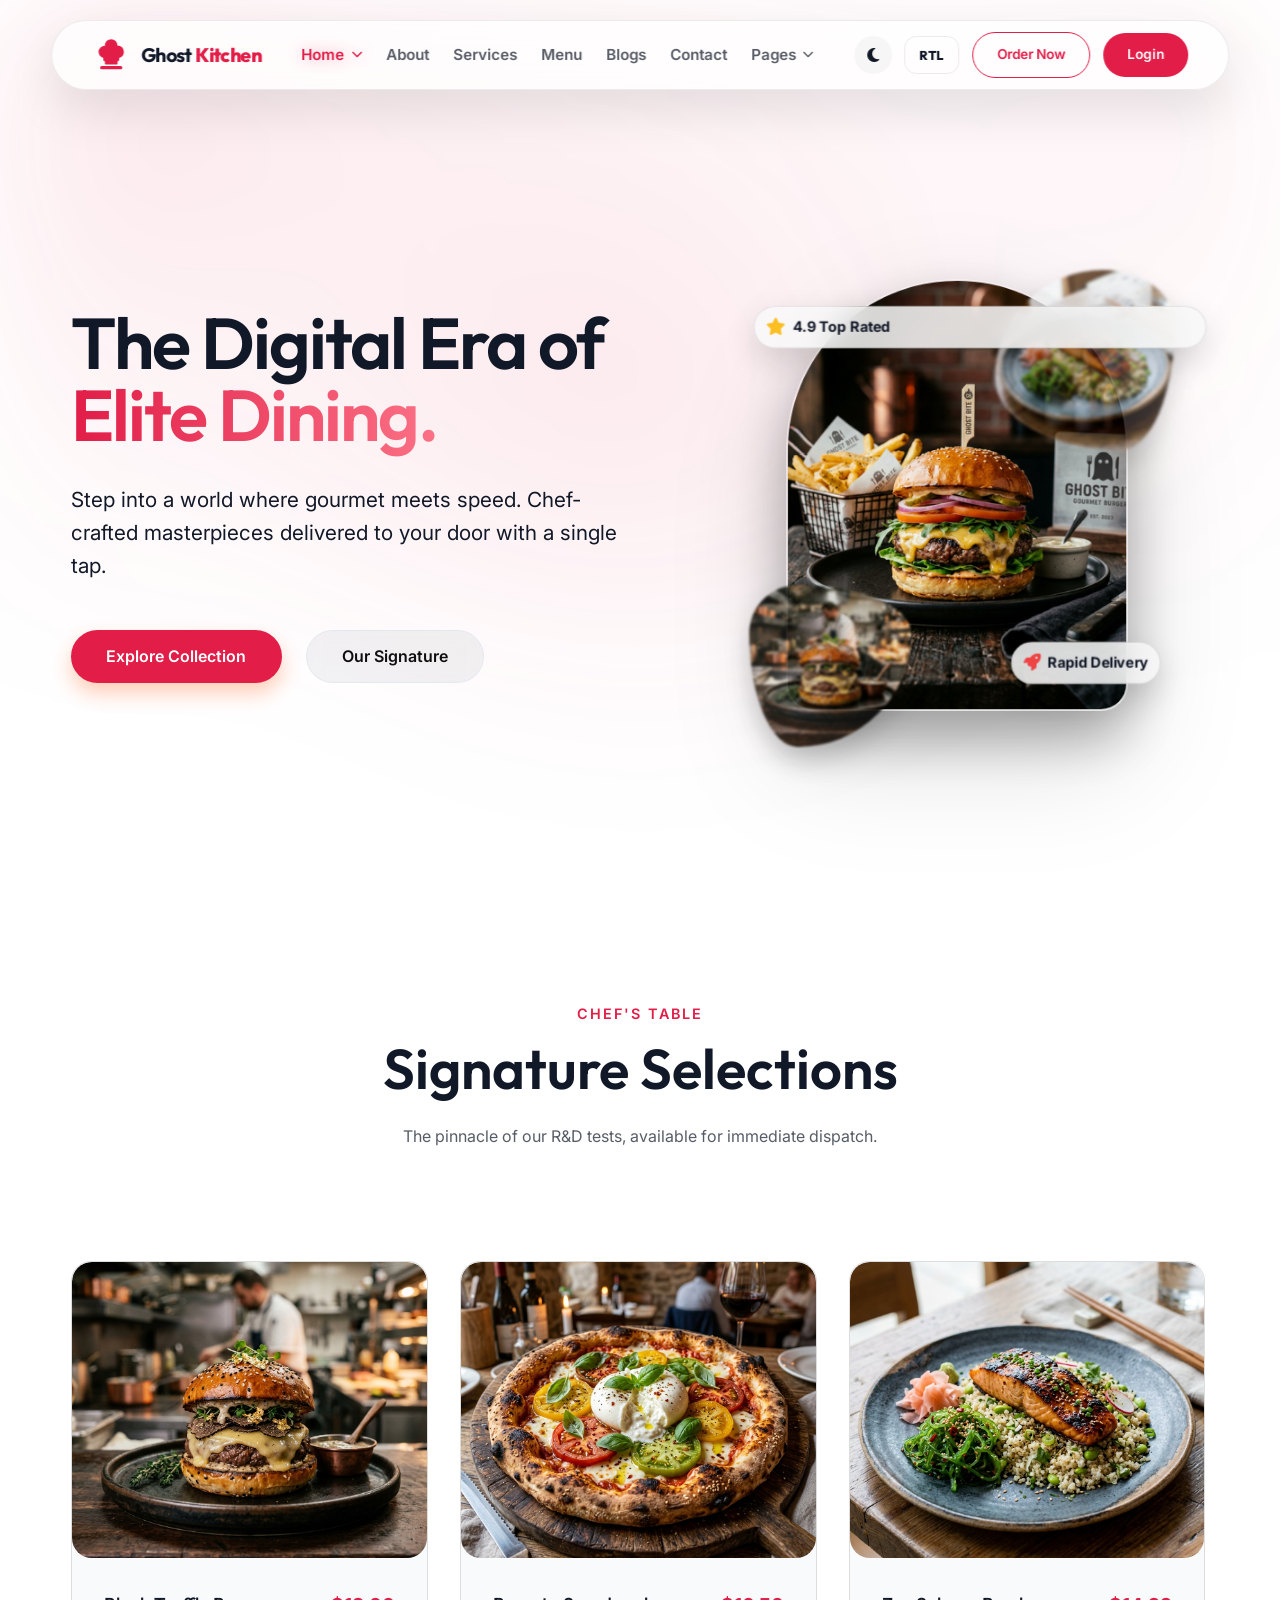
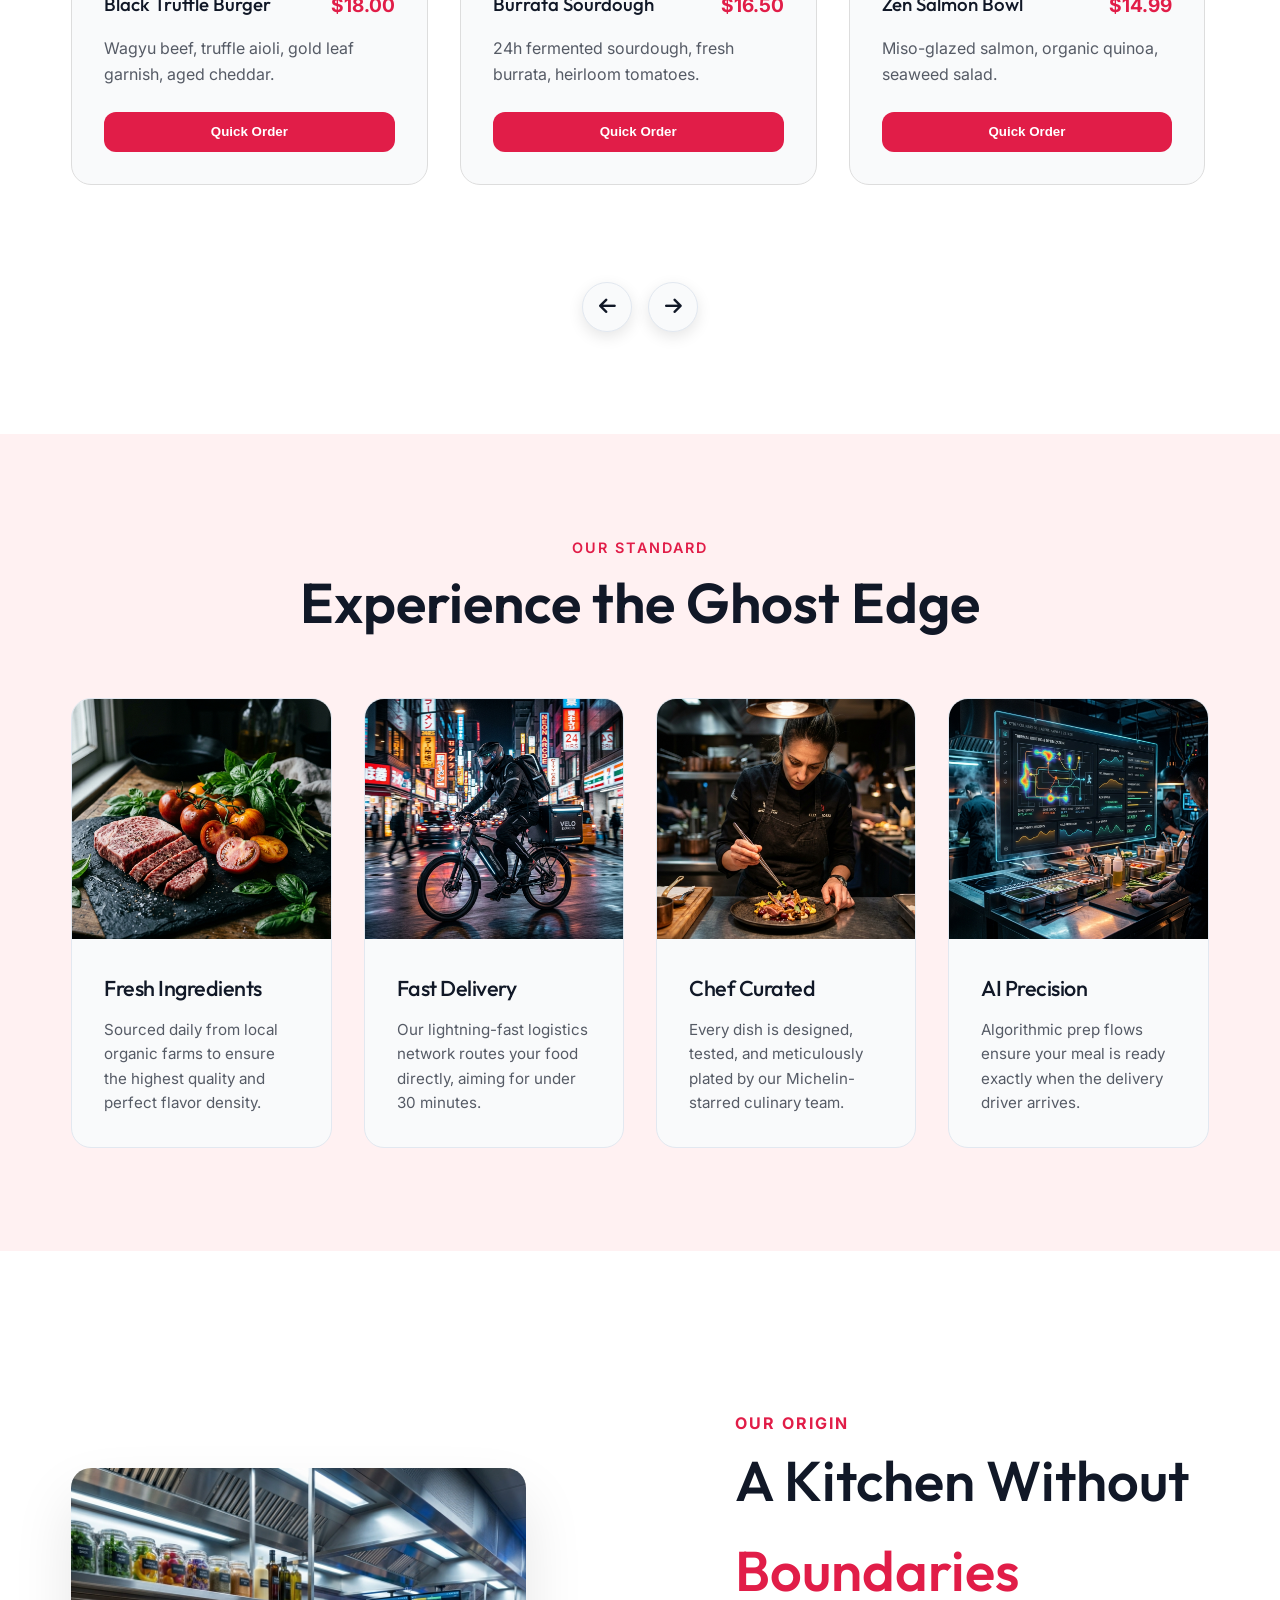
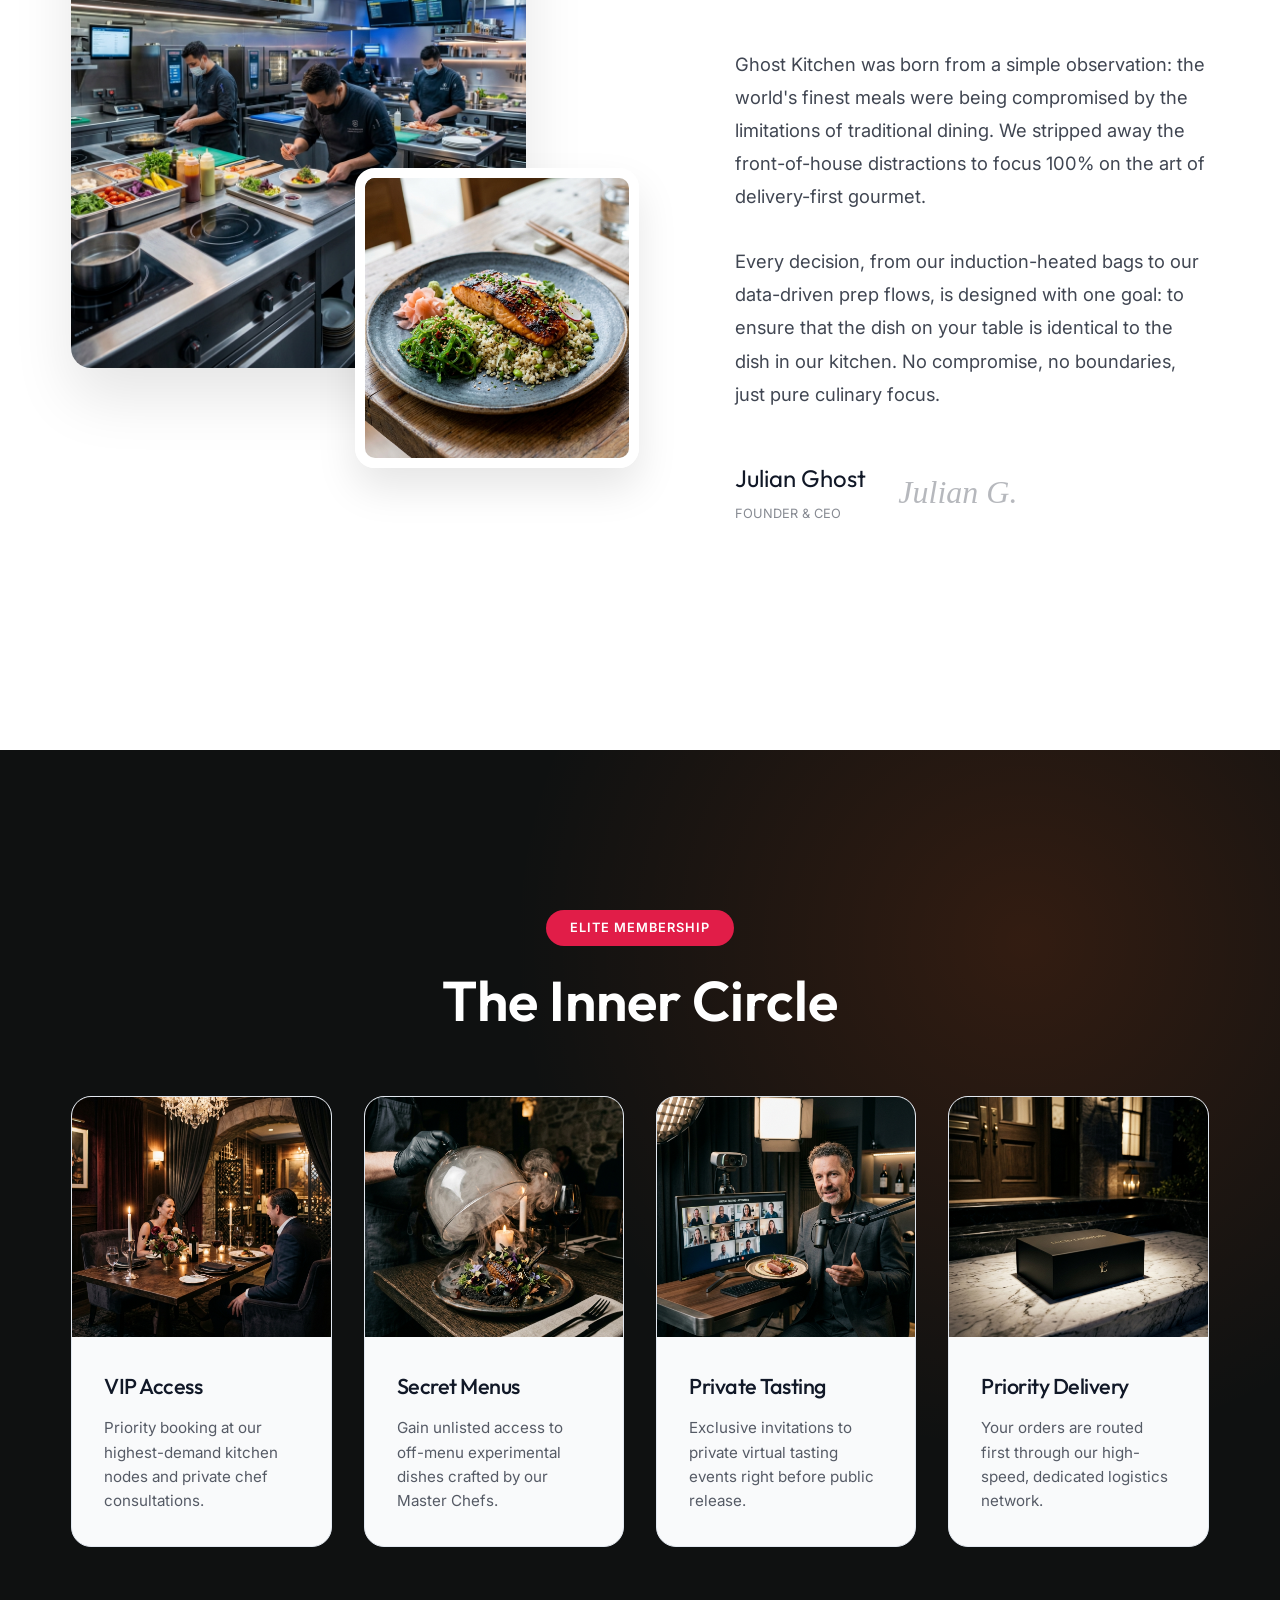
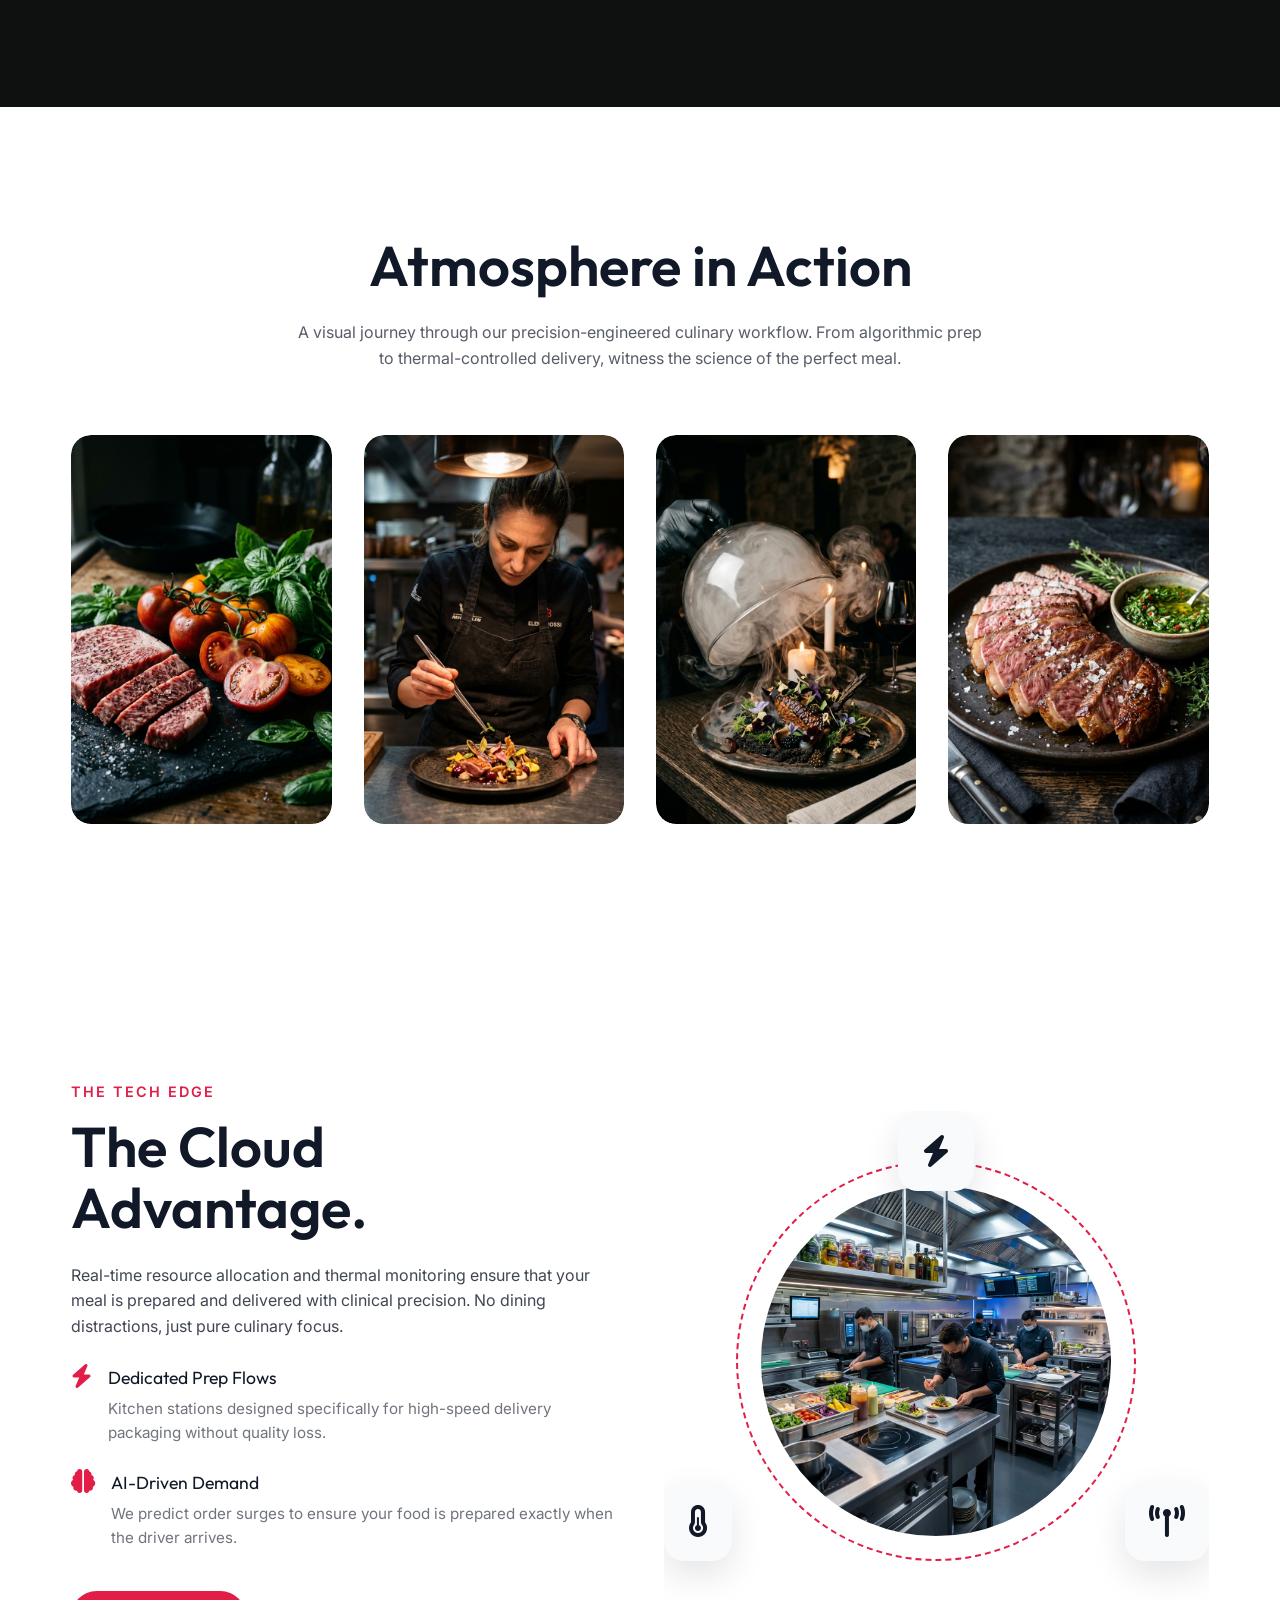
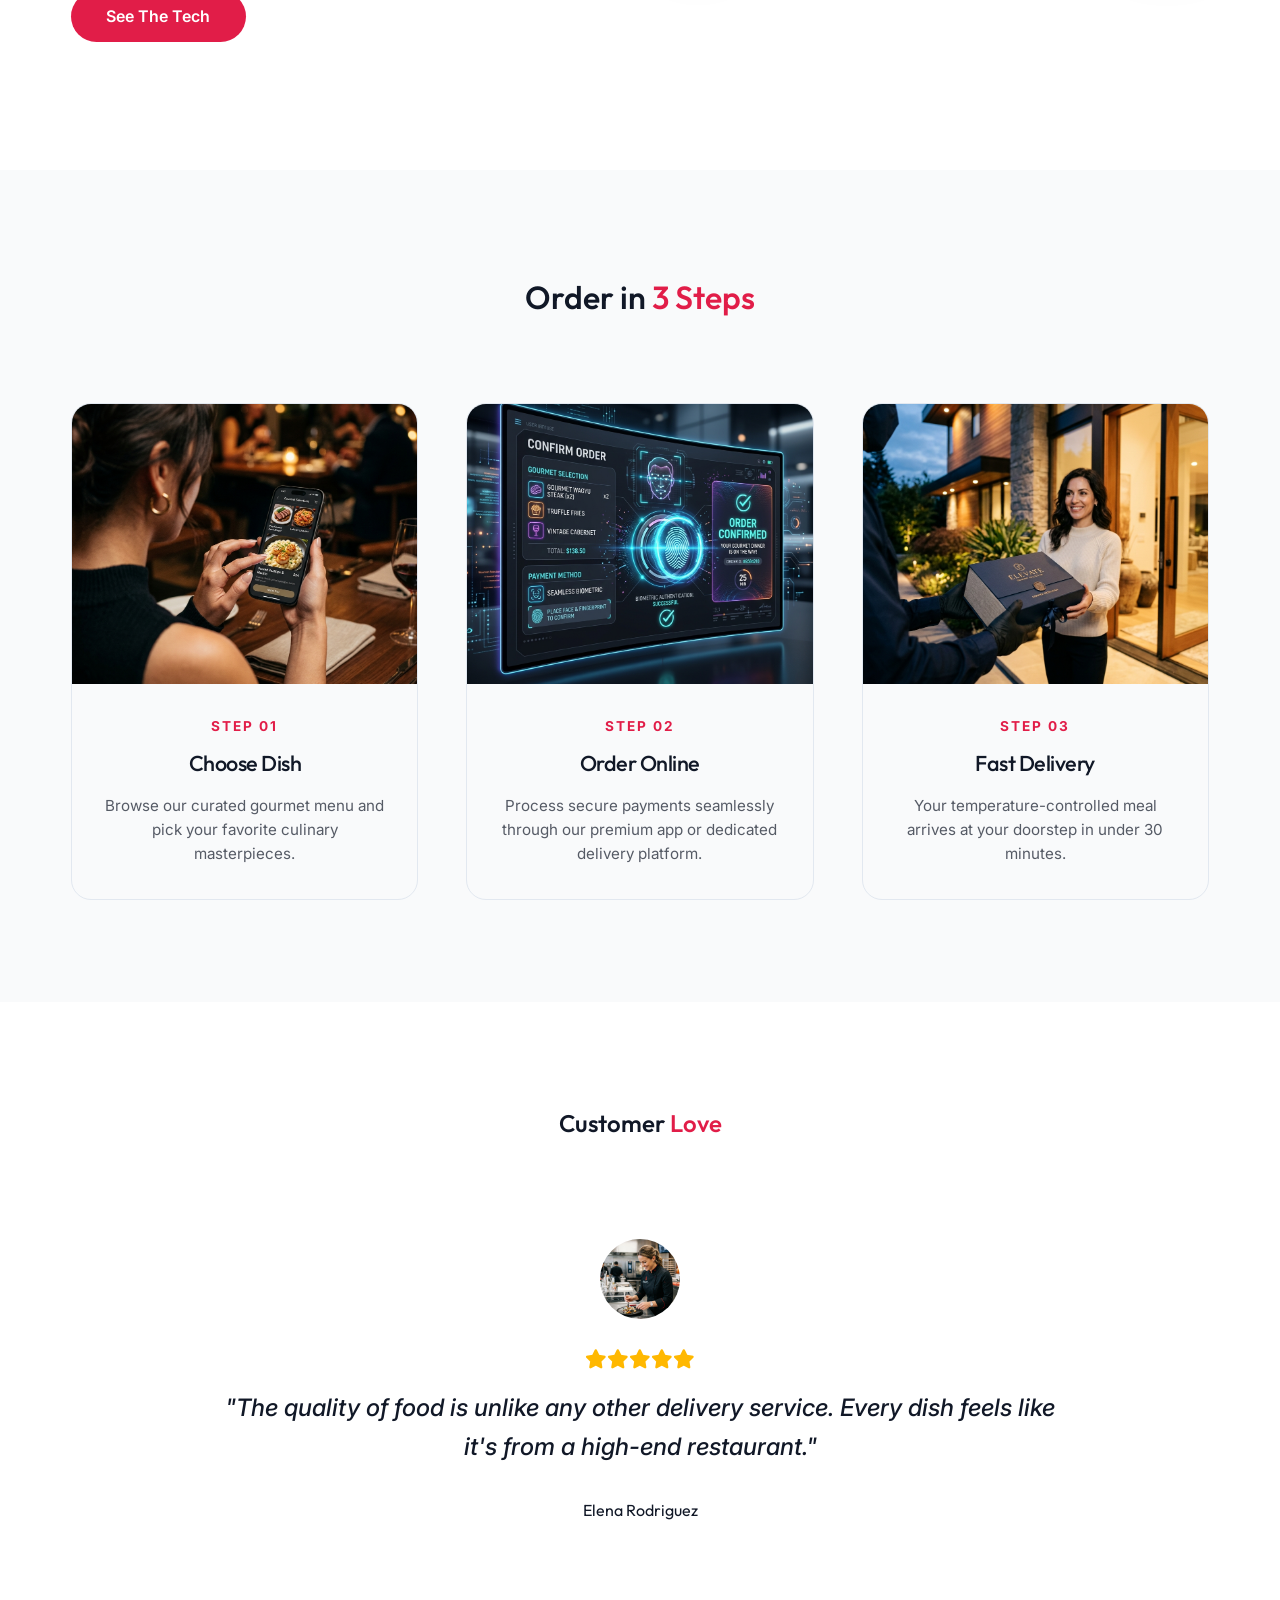
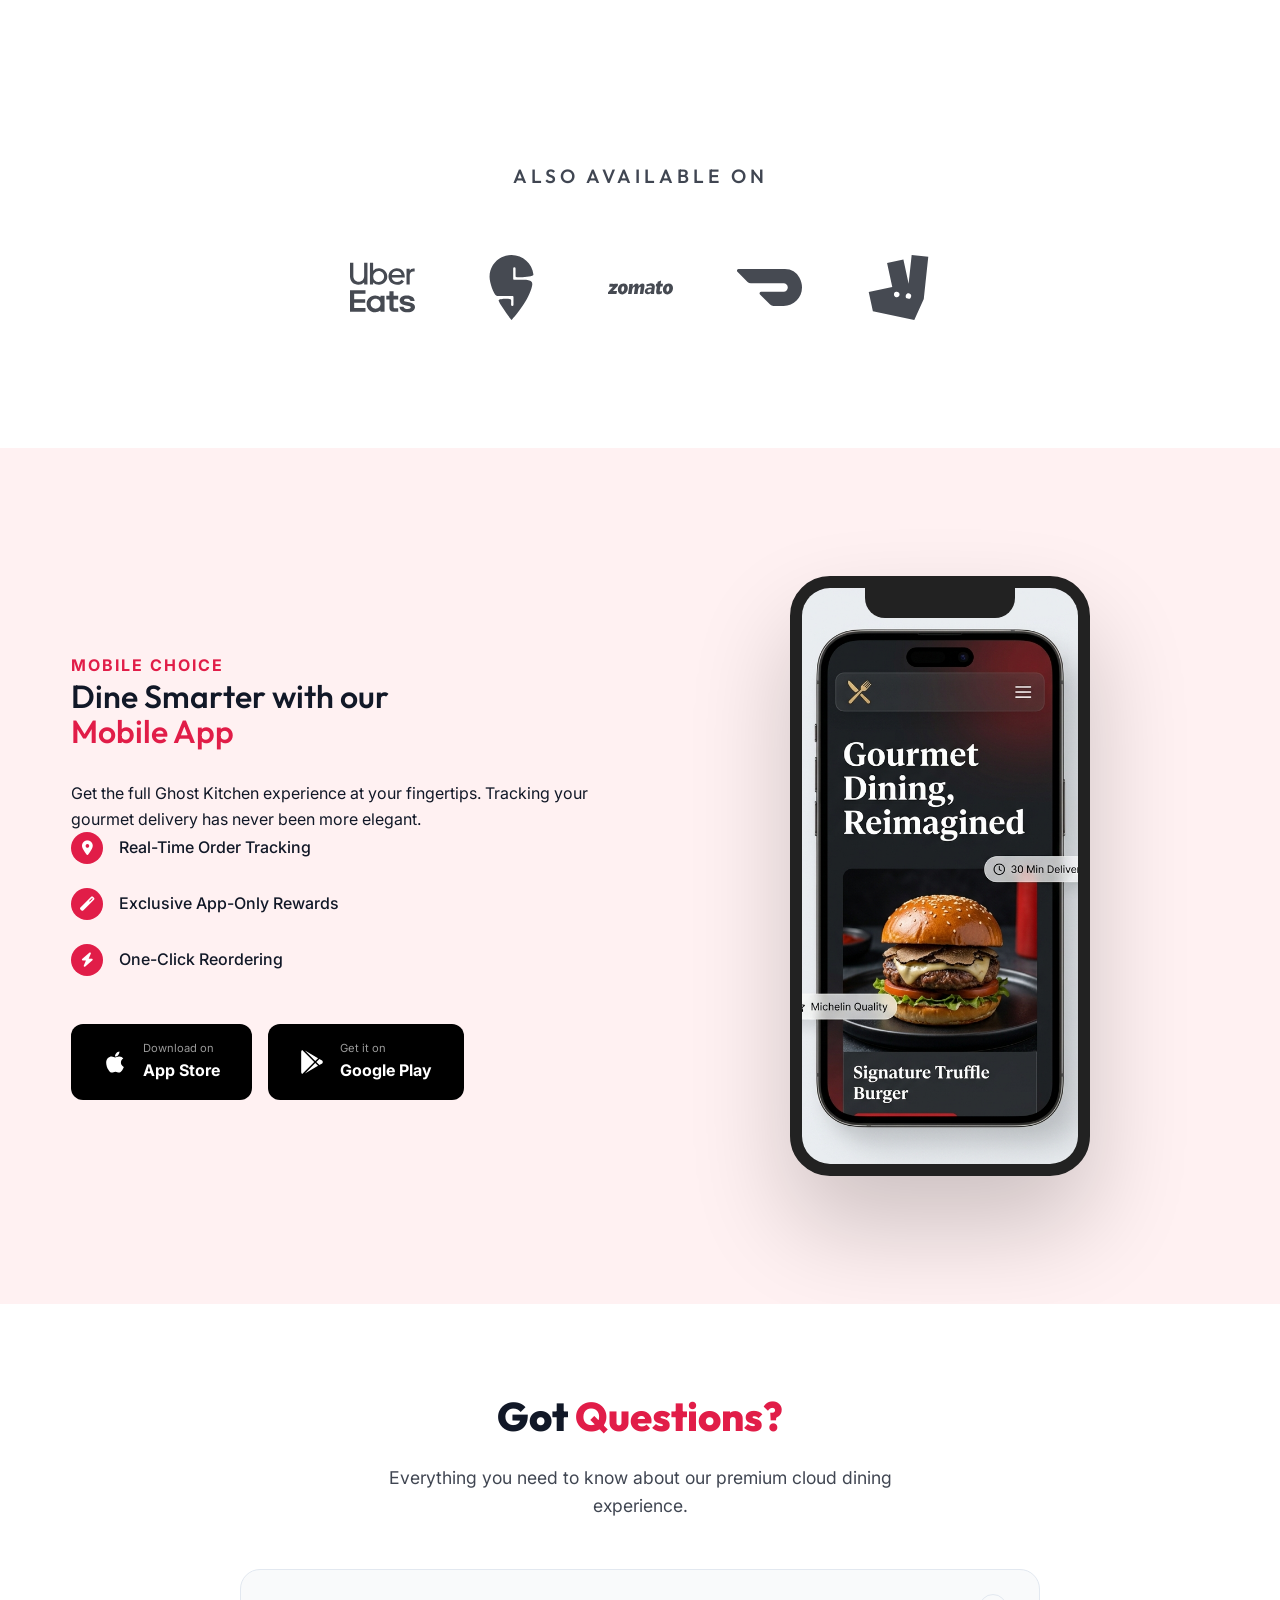
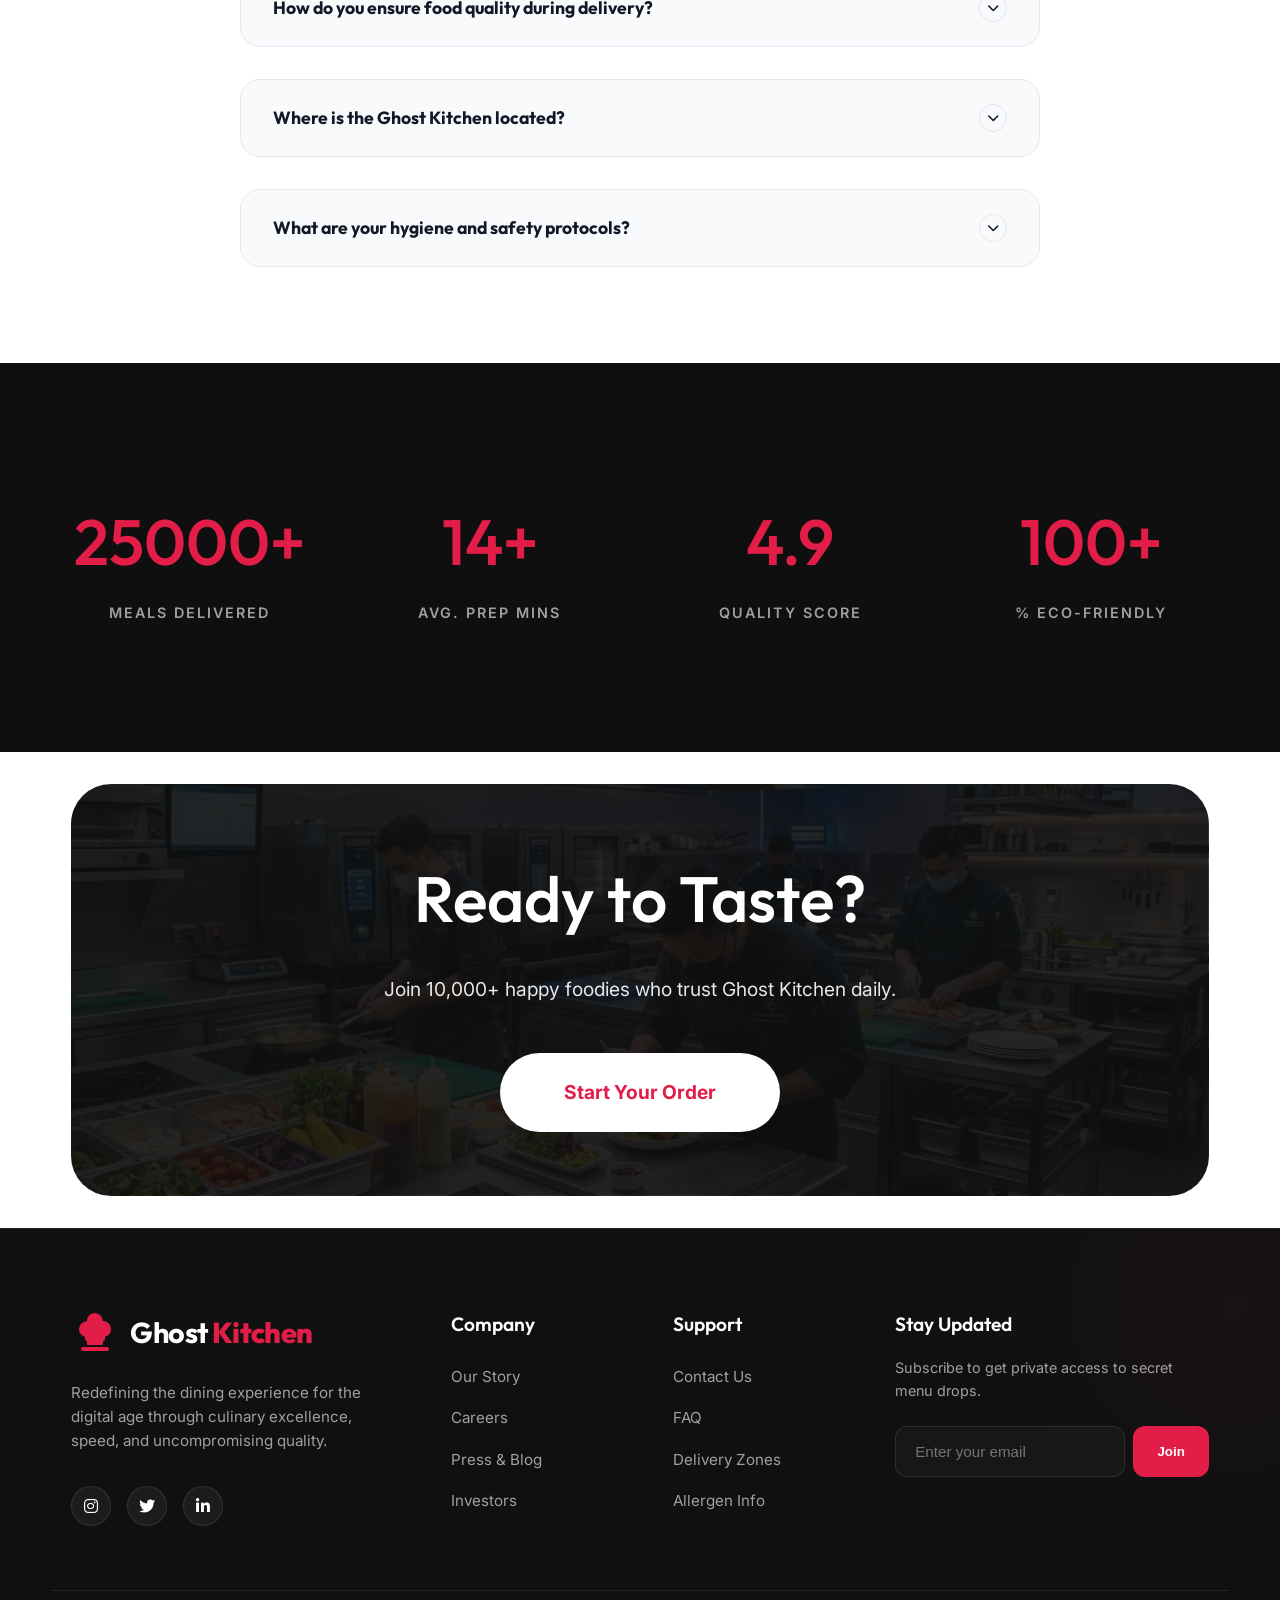
==== commit 6d5e8877: "18/05" ====
--- a/index.html
+++ b/index.html
@@ -32,21 +32,24 @@
         }
 
         .splash-logo {
-            display: flex;
+            display: inline-flex;
             align-items: center;
             justify-content: center;
-            gap: 0.6rem;
-            font-family: 'Outfit', system-ui, sans-serif;
-            font-size: 2rem;
-            font-weight: 600;
-            color: white;
-            letter-spacing: -0.5px;
+            gap: 0.8rem;
             margin-bottom: 2rem;
         }
         .splash-logo img {
-            width: 2rem;
-            height: 2rem;
-            flex-shrink: 0;
+            width: 3rem;
+            height: 3rem;
+            display: block;
+            filter: drop-shadow(0 12px 20px rgba(225, 29, 72, 0.14));
+        }
+        .splash-logo span {
+            font-family: 'Outfit', system-ui, sans-serif;
+            font-size: clamp(1.8rem, 5vw, 2.3rem);
+            font-weight: 700;
+            color: white;
+            letter-spacing: -0.6px;
         }
         .splash-logo strong {
             color: var(--primary);
@@ -83,7 +86,7 @@
 </head>
 <body>
     <div class="loader-container">
-        <div class="splash-logo"><img src="assets/images/ui/brand-icon.svg" alt="" aria-hidden="true"> Ghost <strong>Kitchen</strong></div>
+        <div class="splash-logo"><img src="assets/images/ui/brand-chef-hat.svg" alt="" aria-hidden="true"><span>Ghost <strong>Kitchen</strong></span></div>
         <div class="spinner"></div>
         <div class="text">Redirecting to Premium Experience</div>
     </div>
